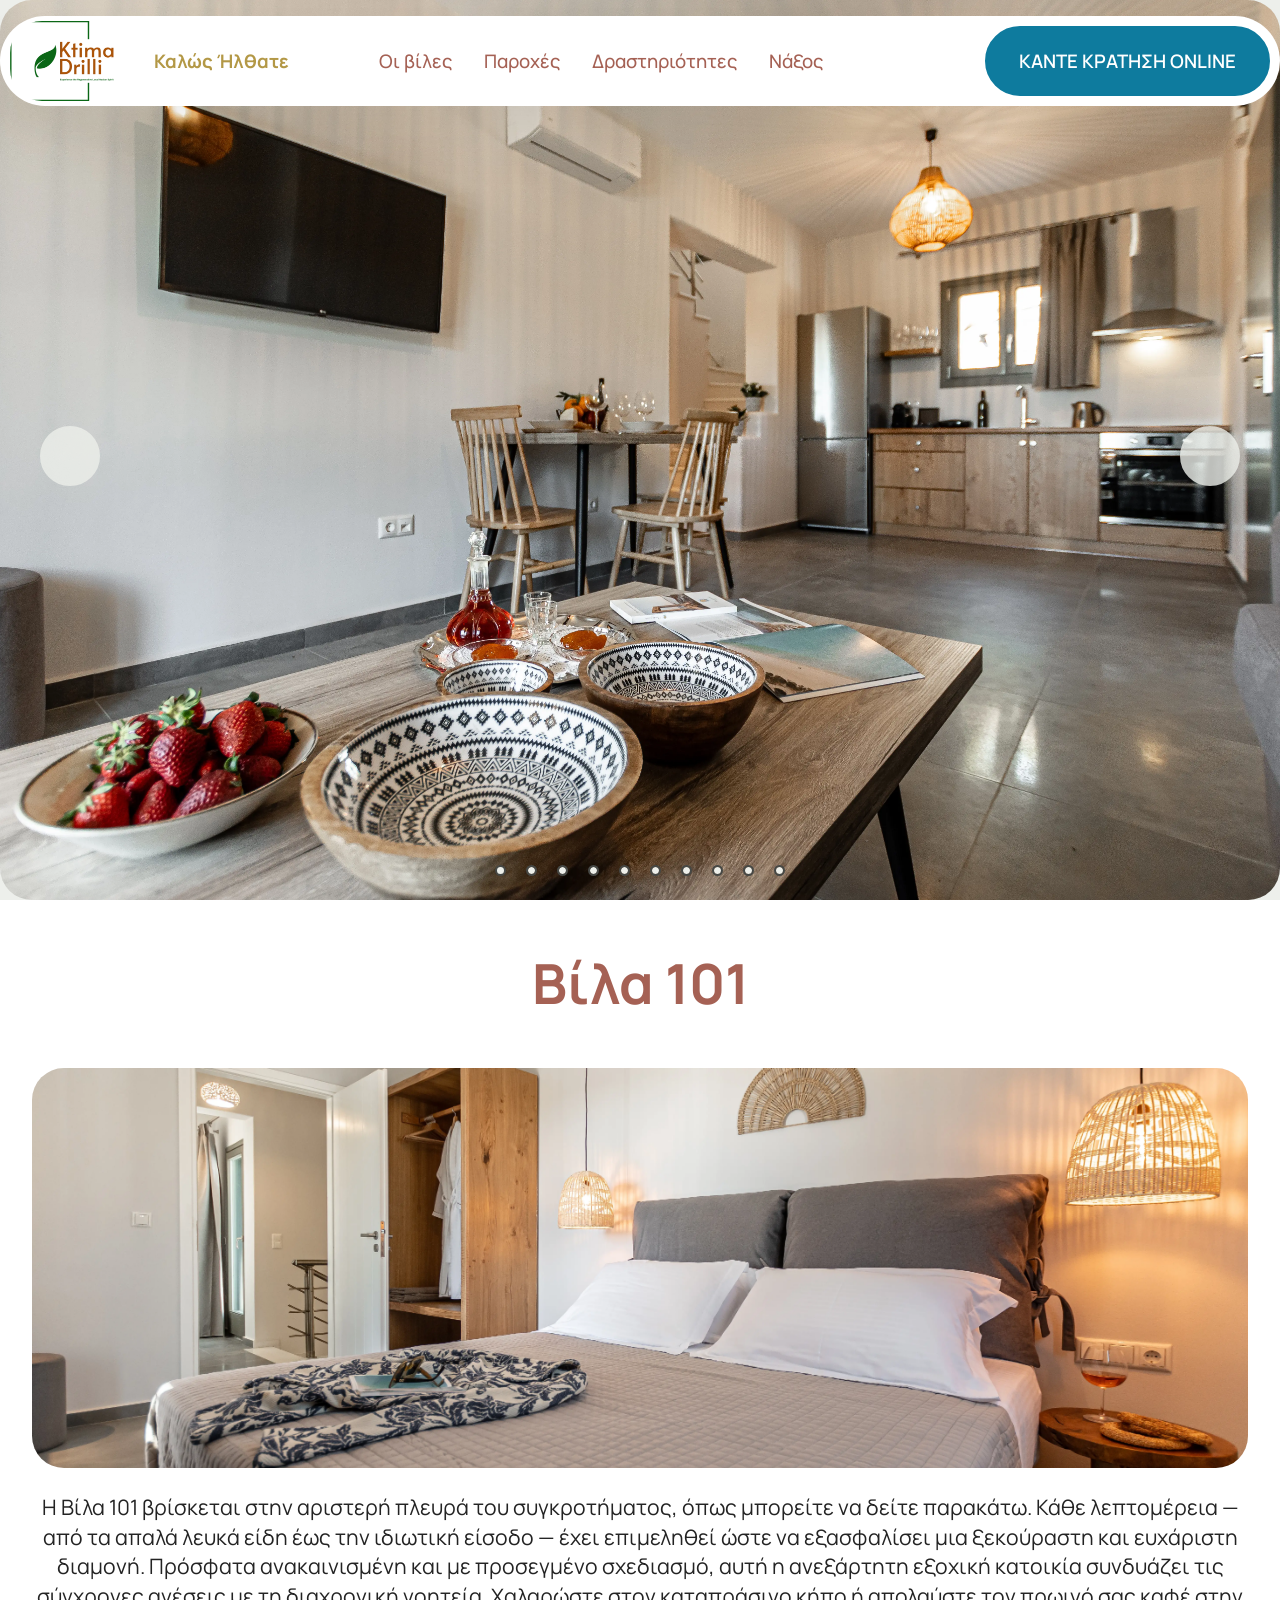
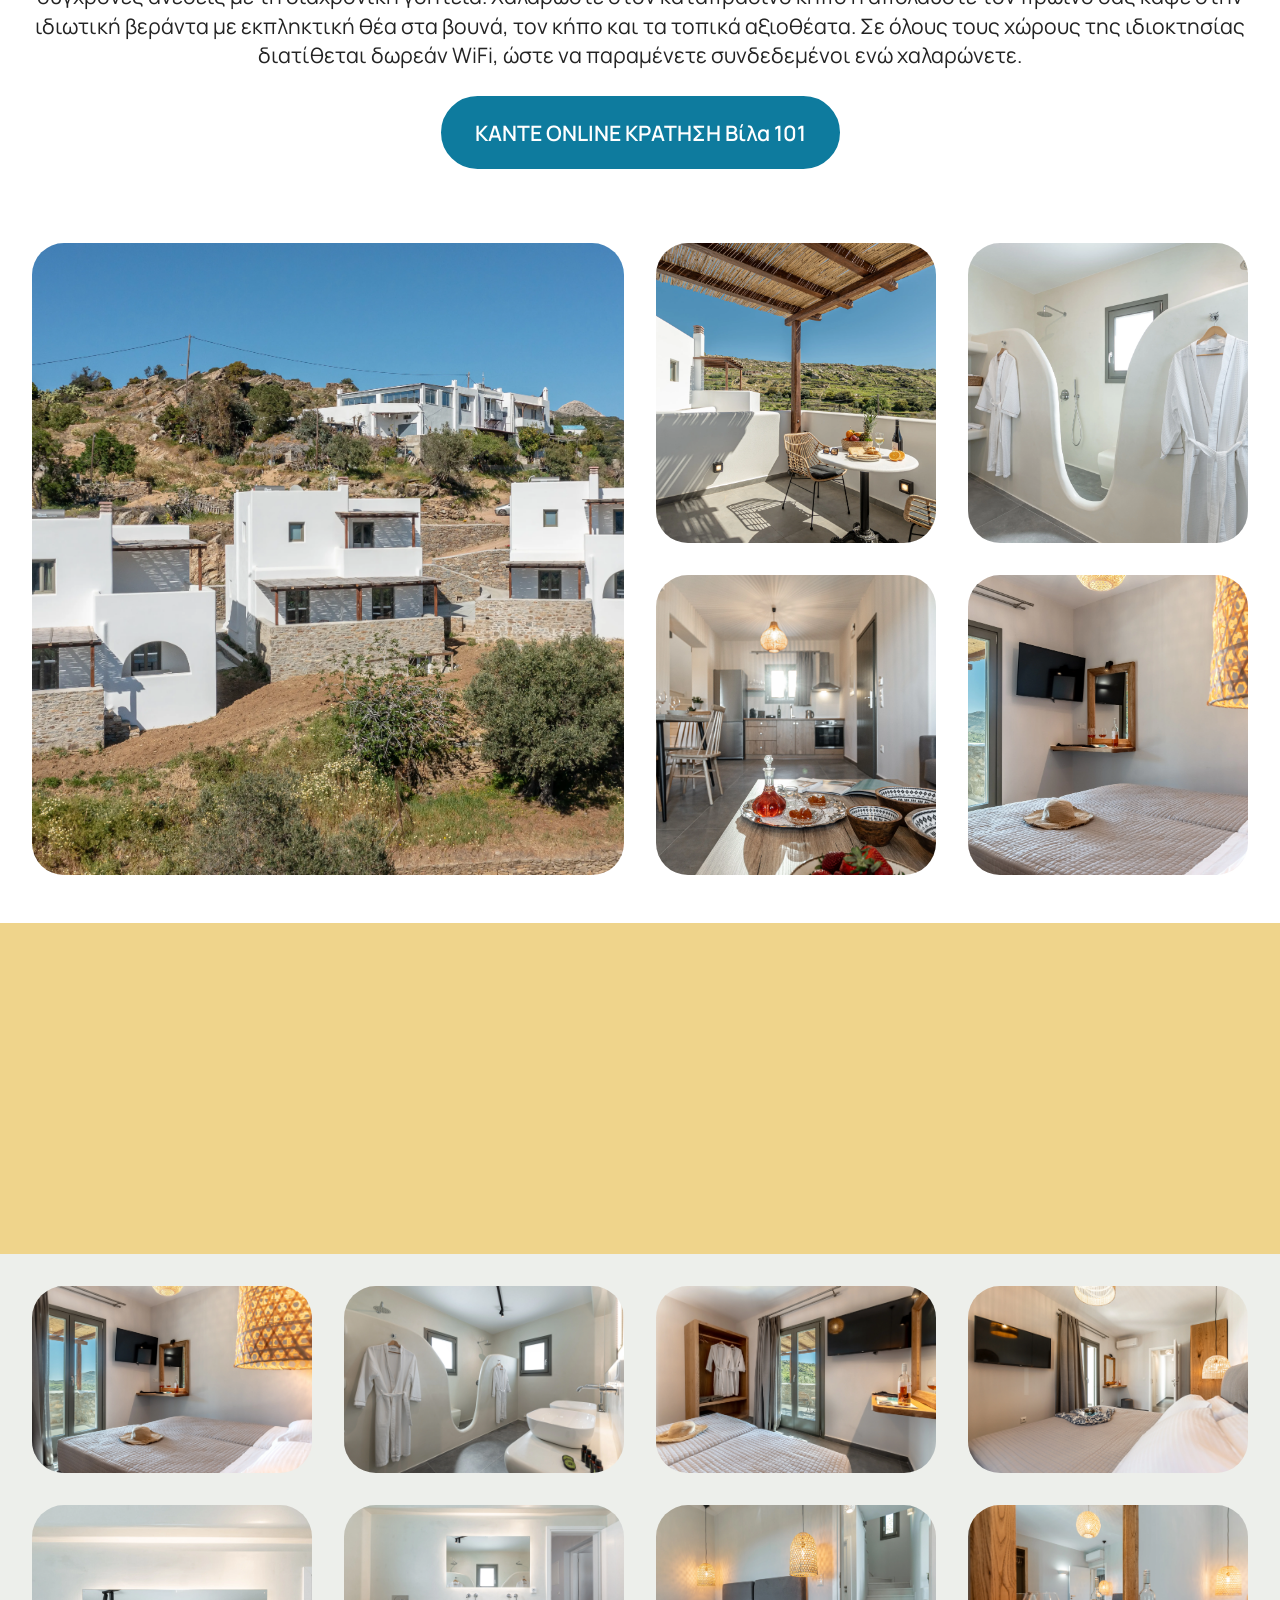
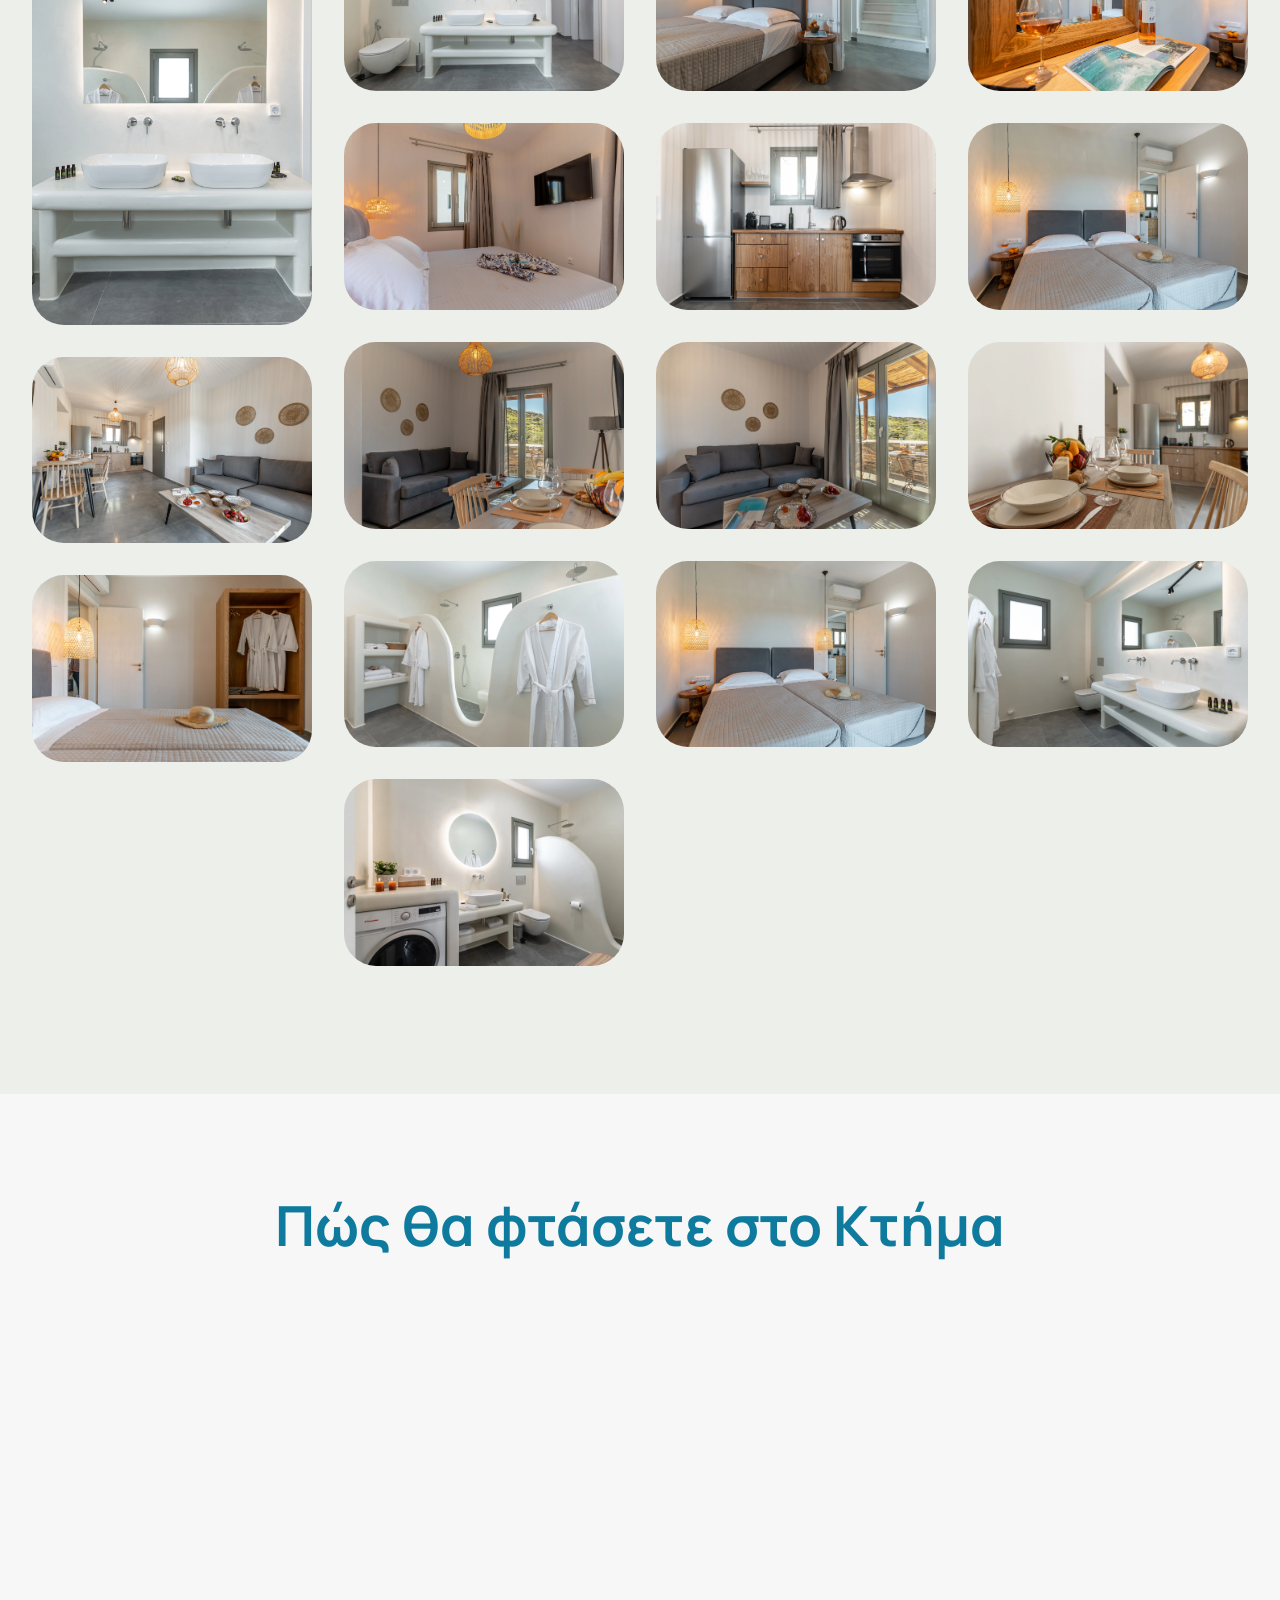
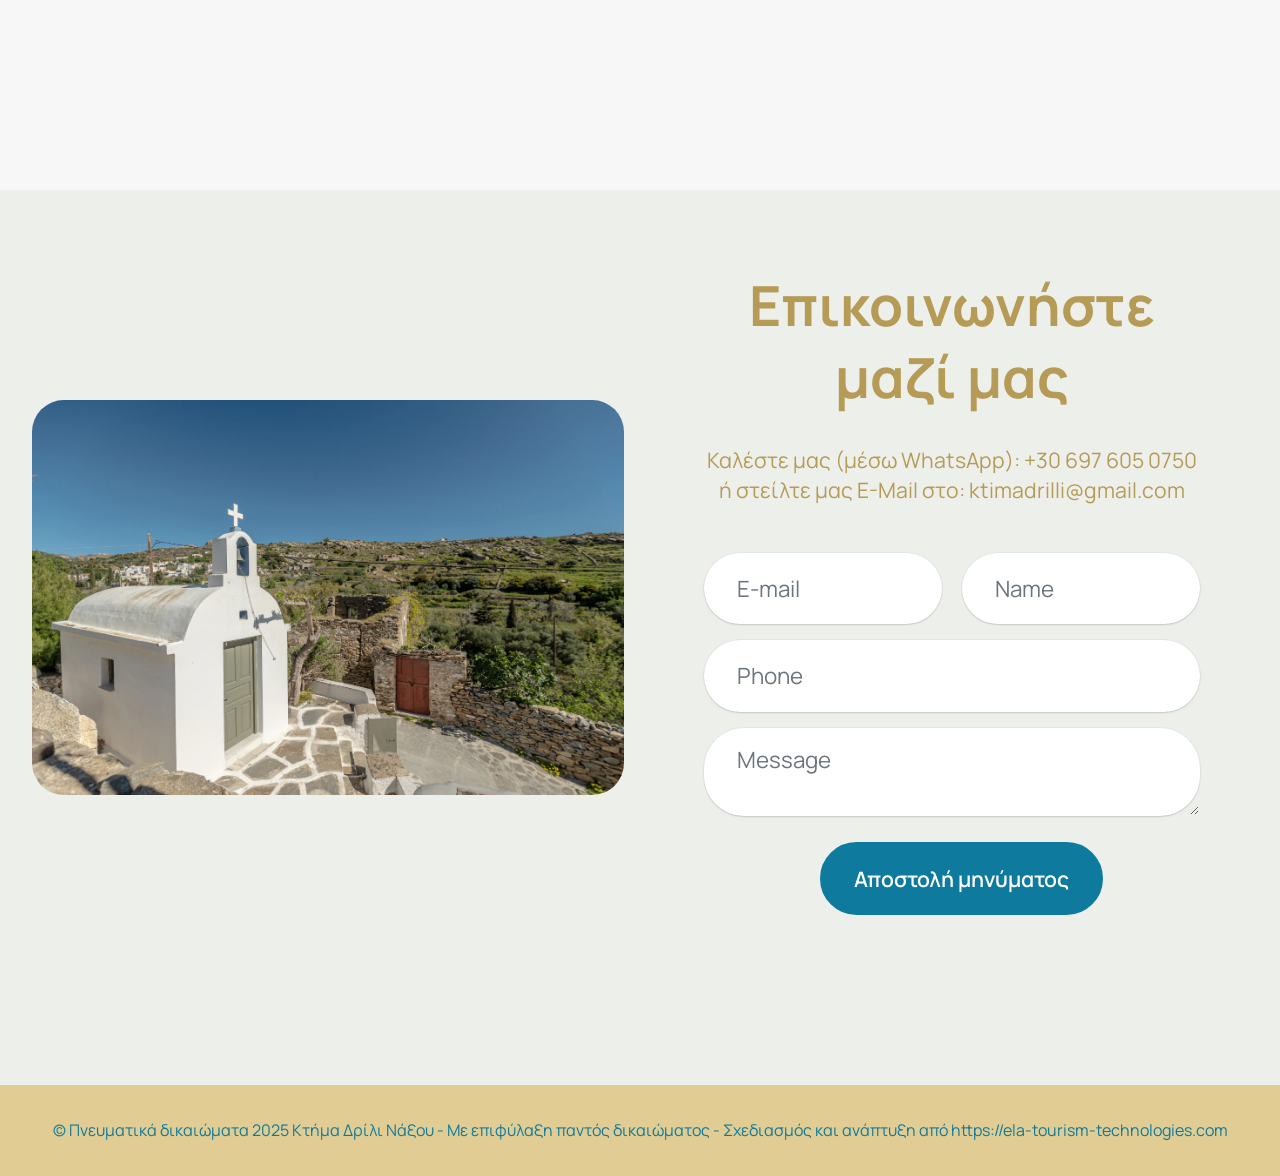
==== page1.html @ ff8affc4 "create github pages" ====
<!DOCTYPE html>
<html  >
<head>
  
  <meta charset="UTF-8">
  <meta http-equiv="X-UA-Compatible" content="IE=edge">
  
  <meta name="viewport" content="width=device-width, initial-scale=1, minimum-scale=1">
  <link rel="shortcut icon" href="assets/images/ktima-drilli-logo.webp" type="image/x-icon">
  <meta name="description" content="Ktima Drilli offers luxurious 90 m² villas in Naxos, blending comfort and natural beauty. Perfect for families, couples, or friends seeking a relaxing, private escape in Greece.">
  
  
  <title>Βίλλα 101</title>
  <link rel="stylesheet" href="assets/web/assets/mobirise-icons2/mobirise2.css">
  <link rel="stylesheet" href="assets/bootstrap/css/bootstrap.min.css">
  <link rel="stylesheet" href="assets/bootstrap/css/bootstrap-grid.min.css">
  <link rel="stylesheet" href="assets/bootstrap/css/bootstrap-reboot.min.css">
    <link rel="stylesheet" href="assets/dropdown/css/style.css">
  <link rel="stylesheet" href="assets/theme/css/style.css">
  <link rel="stylesheet" href="assets/gallery/style.css">
  <link rel="preload" href="https://fonts.googleapis.com/css2?family=Manrope:wght@400;700&display=swap&display=swap" as="style" onload="this.onload=null;this.rel='stylesheet'">
  <noscript><link rel="stylesheet" href="https://fonts.googleapis.com/css2?family=Manrope:wght@400;700&display=swap&display=swap"></noscript>
  <link rel="preload" as="style" href="assets/mobirise/css/mbr-additional.css?v=MnXXU1"><link rel="stylesheet" href="assets/mobirise/css/mbr-additional.css?v=MnXXU1" type="text/css">

  
  
  

</head>
<body>
  
  <section data-bs-version="5.1" class="menu menu2 cid-uOdE4rjcZ4" once="menu" id="menu02-c">
	

	<nav class="navbar navbar-dropdown navbar-fixed-top navbar-expand-lg">
		<div class="container">
			<div class="navbar-brand">
				<span class="navbar-logo">
					
						<img src="assets/images/ktima-drilli-logo.webp" alt="" style="height: 5rem;">
					
				</span>
				<span class="navbar-caption-wrap"><a class="navbar-caption text-warning text-primary display-4" href="index.html#top">Καλώς Ήλθατε</a></span>
			</div>
			<button class="navbar-toggler" type="button" data-toggle="collapse" data-bs-toggle="collapse" data-target="#navbarSupportedContent" data-bs-target="#navbarSupportedContent" aria-controls="navbarNavAltMarkup" aria-expanded="false" aria-label="Toggle navigation">
				<div class="hamburger">
					<span></span>
					<span></span>
					<span></span>
					<span></span>
				</div>
			</button>
			<div class="collapse navbar-collapse" id="navbarSupportedContent">
				<ul class="navbar-nav nav-dropdown" data-app-modern-menu="true"><li class="nav-item">
						<a class="nav-link link text-secondary display-4" href="index.html#features03-1">Οι βίλες</a>
					</li><li class="nav-item"><a class="nav-link link text-secondary display-4" href="index.html#features7-5">Παροχές</a></li>
					<li class="nav-item">
						<a class="nav-link link text-secondary display-4" href="index.html#events-1-uKYtBYwsa6">Δραστηριότητες</a>
					</li><li class="nav-item">
						<a class="nav-link link text-secondary display-4" href="index.html#features3-b" aria-expanded="false">Νάξος</a>
					</li></ul>
				<div class="icons-menu">
					<a class="iconfont-wrapper" href="https://wa.me/30 697 605 0750">
						<span class="p-2 mbr-iconfont mobi-mbri-phone mobi-mbri"></span>
					</a>
					<a class="iconfont-wrapper" href="mailto:ktimadrilli@gmail.com">
						<span class="p-2 mbr-iconfont mobi-mbri-letter mobi-mbri"></span>
					</a>
					<a class="iconfont-wrapper" href="index.html#map01-0">
						<span class="p-2 mbr-iconfont mobi-mbri-map-pin mobi-mbri"></span>
					</a>
					
				</div>
				<div class="navbar-buttons mbr-section-btn"><a class="btn btn-danger display-4" href="https://ibe.channex.io/online-booking-ktima-drilli?lang=en" target="_blank">ΚΑΝΤΕ ΚΡΑΤΗΣΗ ONLINE</a></div>
			</div>
		</div>
	</nav>
</section>

<section data-bs-version="5.1" class="slider3 cid-uOdEQd5ju1 mbr-fullscreen" id="slider3-r">
    
    <div class="carousel slide carousel-fade" id="uP9SBfBUer" data-ride="carousel" data-bs-ride="carousel" data-interval="7000" data-bs-interval="7000">
        <ol class="carousel-indicators">
            <li data-slide-to="0" data-bs-slide-to="0" class="active" data-target="#uP9SBfBUer" data-bs-target="#uP9SBfBUer"></li><li data-slide-to="1" data-bs-slide-to="1" class="" data-target="#uP9SBfBUer" data-bs-target="#uP9SBfBUer"></li><li data-slide-to="2" data-bs-slide-to="2" class="" data-target="#uP9SBfBUer" data-bs-target="#uP9SBfBUer"></li><li data-slide-to="3" data-bs-slide-to="3" class="" data-target="#uP9SBfBUer" data-bs-target="#uP9SBfBUer"></li><li data-slide-to="4" data-bs-slide-to="4" class="" data-target="#uP9SBfBUer" data-bs-target="#uP9SBfBUer"></li><li data-slide-to="5" data-bs-slide-to="5" class="" data-target="#uP9SBfBUer" data-bs-target="#uP9SBfBUer"></li><li data-slide-to="6" data-bs-slide-to="6" class="" data-target="#uP9SBfBUer" data-bs-target="#uP9SBfBUer"></li><li data-slide-to="7" data-bs-slide-to="7" class="" data-target="#uP9SBfBUer" data-bs-target="#uP9SBfBUer"></li><li data-slide-to="8" data-bs-slide-to="8" class="" data-target="#uP9SBfBUer" data-bs-target="#uP9SBfBUer"></li><li data-slide-to="9" data-bs-slide-to="9" class="" data-target="#uP9SBfBUer" data-bs-target="#uP9SBfBUer"></li>
            
            
        </ol>
        <div class="carousel-inner">
         
            
            <div class="carousel-item slider-image item active">
                <div class="item-wrapper">
                    <img class="d-block w-100" src="assets/images/ktima-drilli-33.webp" data-slide-to="0" data-bs-slide-to="0" alt="">
                    
                    
                </div>
            </div><div class="carousel-item slider-image item">
                <div class="item-wrapper">
                    <img class="d-block w-100" src="assets/images/ktima-drilli-89.webp" data-slide-to="1" data-bs-slide-to="1" alt="">
                    
                    
                </div>
            </div><div class="carousel-item slider-image item">
                <div class="item-wrapper">
                    <img class="d-block w-100" src="assets/images/ktima-drilli-84.webp" data-slide-to="2" data-bs-slide-to="2" alt="">
                    
                    
                </div>
            </div><div class="carousel-item slider-image item">
                <div class="item-wrapper">
                    <img class="d-block w-100" src="assets/images/ktima-drilli-101.webp" data-slide-to="3" data-bs-slide-to="3" alt="">
                    
                    
                </div>
            </div><div class="carousel-item slider-image item">
                <div class="item-wrapper">
                    <img class="d-block w-100" src="assets/images/ktima-drilli-25.webp" data-slide-to="4" data-bs-slide-to="4" alt="">
                    
                    
                </div>
            </div><div class="carousel-item slider-image item">
                <div class="item-wrapper">
                    <img class="d-block w-100" src="assets/images/ktima-drilli-116.webp" data-slide-to="7" data-bs-slide-to="7" alt="">
                    
                    
                </div>
            </div><div class="carousel-item slider-image item">
                <div class="item-wrapper">
                    <img class="d-block w-100" src="assets/images/ktima-drilli-119.webp" data-slide-to="8" data-bs-slide-to="8" alt="">
                    
                    
                </div>
            </div><div class="carousel-item slider-image item">
                <div class="item-wrapper">
                    <img class="d-block w-100" src="assets/images/ktima-drilli-76.webp" data-slide-to="9" data-bs-slide-to="9" alt="">
                    
                    
                </div>
            </div><div class="carousel-item slider-image item">
                <div class="item-wrapper">
                    <img class="d-block w-100" src="assets/images/ktima-drilli-95.webp" data-slide-to="10" data-bs-slide-to="10" alt="">
                    
                    
                </div>
            </div><div class="carousel-item slider-image item">
                <div class="item-wrapper">
                    <img class="d-block w-100" src="assets/images/ktima-drilli-110.webp" data-slide-to="11" data-bs-slide-to="11" alt="">
                    
                    
                </div>
            </div>
        </div>
        <a class="carousel-control carousel-control-prev" role="button" data-slide="prev" data-bs-slide="prev" href="#uP9SBfBUer">
            <span class="mobi-mbri mobi-mbri-arrow-prev" aria-hidden="true"></span>
            <span class="sr-only visually-hidden">Previous</span>
        </a>
        <a class="carousel-control carousel-control-next" role="button" data-slide="next" data-bs-slide="next" href="#uP9SBfBUer">
            <span class="mobi-mbri mobi-mbri-arrow-next" aria-hidden="true"></span>
            <span class="sr-only visually-hidden">Next</span>
        </a>
    </div>
</section>

<section data-bs-version="5.1" class="features03 cid-uOgErHBiqD" id="features03-1c">
	
	
	<div class="container-fluid">
		<div class="row justify-content-center mb-5">
			<div class="col-12 content-head">
				<div class="mbr-section-head">
					<h4 class="mbr-section-title mbr-fonts-style align-center mb-0 display-2">
						<strong>Βίλα 101<br></strong></h4>
					
				</div>
			</div>
		</div>
		<div class="row">
			<div class="item features-image col-12 col-md-6 col-lg-12 active">
				<div class="item-wrapper">
					<div class="item-img mb-3">
						<a href="page1.html#slider3-r"><img src="assets/images/ktima-drilli-99.webp" alt="" title=""></a>
					</div>
					<div class="item-content align-left">
						<h5 class="item-title mbr-fonts-style mt-0 mb-2 display-5"></h5>
						<p class="mbr-text mbr-fonts-style mb-3 display-7">Η Βίλα 101 βρίσκεται στην αριστερή πλευρά του συγκροτήματος, όπως μπορείτε να δείτε παρακάτω. Κάθε λεπτομέρεια — από τα απαλά λευκά είδη έως την ιδιωτική είσοδο — έχει επιμεληθεί ώστε να εξασφαλίσει μια ξεκούραστη και ευχάριστη διαμονή. Πρόσφατα ανακαινισμένη και με προσεγμένο σχεδιασμό, αυτή η ανεξάρτητη εξοχική κατοικία συνδυάζει τις σύγχρονες ανέσεις με τη διαχρονική γοητεία. Χαλαρώστε στον καταπράσινο κήπο ή απολαύστε τον πρωινό σας καφέ στην ιδιωτική βεράντα με εκπληκτική θέα στα βουνά, τον κήπο και τα τοπικά αξιοθέατα. Σε όλους τους χώρους της ιδιοκτησίας διατίθεται δωρεάν WiFi, ώστε να παραμένετε συνδεδεμένοι ενώ χαλαρώνετε.</p>
						<div class="mbr-section-btn item-footer"><a href="https://ibe.channex.io/online-booking-ktima-drilli-villa-101?lang=en" class="btn item-btn btn-danger display-7" target="_blank">KANTE ONLINE ΚΡΑΤΗΣΗ Βίλα 101</a></div>
					</div>
				</div>
			</div>
			
			
		</div>
	</div>
</section>

<section data-bs-version="5.1" class="gallery05 cid-uOdE4s31V1" id="gallery05-f">
    

    
    
    <div class="container-fluid">
        
        <div class="row justify-content-center  blockContent">
            <div class="col-12 col-lg-6">
                <div class="row">
                    <div class="col-xs-12 col-sm-12 col-md-6 col-lg-6 active">
                        <div class="item-wrapper">
                            <div class="item-img">
                                <img src="assets/images/ktima-drilli-125.webp" alt="" title="" data-slide-to="0" data-bs-slide-to="0" class="smallImage">
                            </div>

                        </div>
                    </div>
                    <div class="col-md-6 col-xs-12 col-sm-12 col-lg-6">
                        <div class="item-wrapper">
                            <div class="item-img">
                                <img src="assets/images/ktima-drilli-108.webp" alt="" title="" data-slide-to="1" data-bs-slide-to="1" class="smallImage">
                            </div>

                        </div>
                    </div>
                    <div class="col-xs-12 col-sm-12 col-md-6 col-lg-6">
                        <div class="item-wrapper">
                            <div class="item-img">
                                <img src="assets/images/ktima-drilli-61.webp" alt="" title="" data-slide-to="2" data-bs-slide-to="2" class="smallImage">
                            </div>
                        </div>
                    </div>
                    <div class="col-xs-12 col-sm-12 col-md-6 col-lg-6">
                        <div class="item-wrapper">
                            <div class="item-img">
                                <img src="assets/images/ktima-drilli-32.webp" alt="" title="" data-slide-to="3" data-bs-slide-to="3" class="smallImage">
                            </div>
                        </div>
                    </div>
                </div>
            </div>
            <div class="col-12 col-lg-6">
                <div class="item-wrapper">
                    <div class="item-img ">
                        <img class="w-100 largeImage" src="assets/images/ktima-drilli-3.webp" alt="" data-slide-to="3" data-bs-slide-to="3">
                    </div>

                </div>
            </div>
        </div>
    </div>
</section>

<section data-bs-version="5.1" class="gallery08 cid-uOe5y5zZ57" id="gallery08-v">
  


  <div class="container-fluid gallery-wrapper">

    <div class="ticker-wrap">
      <div class="ticker">
        <div class="ticker__item display-1" data-word="2 υπνοδωμάτια (1 μεγάλο διπλό κρεβάτι, 2 μονά κρεβάτια) • Σαλόνι με 2 καναπέδες-κρεβάτια και τηλεόραση επίπεδης οθόνης">Dream • Create • Inspire
        </div>
      </div>
    </div>

    <div class="ticker-wrap">
      <div class="ticker ticker__center">
        <div class="ticker__item display-1" data-word="2 μοντέρνα μπάνια με μπουρνούζια, παντόφλες και δωρεάν προϊόντα περιποίησης • Πλυντήριο ρούχων, κλιματισμός και κομψά πλακάκια στο δάπεδο">From idea to reality • Start small
        </div>
      </div>
    </div>

    <div class="ticker-wrap">
      <div class="ticker ticker__end">
        <div class="ticker__item display-1" data-word="Πλήρως εξοπλισμένη ιδιωτική κουζίνα με καφετιέρα, φούρνο και τραπεζαρία • Κάντε κράτηση τώρα!">Be fearless • Start now!
        </div>
      </div>
    </div>
  </div>
</section>

<section data-bs-version="5.1" class="gallery1 mbr-gallery cid-uOdE4t6Ih2" id="gallery02-k">   
    
    

    <div class="container-fluid">
        <div class="row justify-content-center">
            <div class="col-12 content-head">
                
            </div>
        </div>
        <div class="row mbr-gallery mbr-masonry" data-masonry="{&quot;percentPosition&quot;: true }">
            <div class="col-12 col-md-6 col-lg-3 item gallery-image">
                <div class="item-wrapper" data-toggle="modal" data-bs-toggle="modal" data-target="#uP9SBgp1Zh-modal" data-bs-target="#uP9SBgp1Zh-modal">
                    <img class="w-100" src="assets/images/ktima-drilli-61.webp" alt="" data-slide-to="0" data-bs-slide-to="0" data-target="#lb-uP9SBgp1Zh" data-bs-target="#lb-uP9SBgp1Zh">
                    <div class="icon-wrapper">
                        <span class="mobi-mbri mobi-mbri-search mbr-iconfont mbr-iconfont-btn"></span>
                    </div>
                </div>
                
            </div>
            <div class="col-12 col-md-6 col-lg-3 item gallery-image">
                <div class="item-wrapper" data-toggle="modal" data-bs-toggle="modal" data-target="#uP9SBgp1Zh-modal" data-bs-target="#uP9SBgp1Zh-modal">
                    <img class="w-100" src="assets/images/ktima-drilli-116.webp" alt="" data-slide-to="1" data-bs-slide-to="1" data-target="#lb-uP9SBgp1Zh" data-bs-target="#lb-uP9SBgp1Zh">
                    <div class="icon-wrapper">
                        <span class="mobi-mbri mobi-mbri-search mbr-iconfont mbr-iconfont-btn"></span>
                    </div>
                </div>
                
            </div>
            <div class="col-12 col-md-6 col-lg-3 item gallery-image">
                <div class="item-wrapper" data-toggle="modal" data-bs-toggle="modal" data-target="#uP9SBgp1Zh-modal" data-bs-target="#uP9SBgp1Zh-modal">
                    <img class="w-100" src="assets/images/ktima-drilli-62.webp" alt="" data-slide-to="2" data-bs-slide-to="2" data-target="#lb-uP9SBgp1Zh" data-bs-target="#lb-uP9SBgp1Zh">
                    <div class="icon-wrapper">
                        <span class="mobi-mbri mobi-mbri-search mbr-iconfont mbr-iconfont-btn"></span>
                    </div>
                </div>
                
            </div>
            <div class="col-12 col-md-6 col-lg-3 item gallery-image">
                <div class="item-wrapper" data-toggle="modal" data-bs-toggle="modal" data-target="#uP9SBgp1Zh-modal" data-bs-target="#uP9SBgp1Zh-modal">
                    <img class="w-100" src="assets/images/ktima-drilli-101.webp" alt="" data-slide-to="3" data-bs-slide-to="3" data-target="#lb-uP9SBgp1Zh" data-bs-target="#lb-uP9SBgp1Zh">
                    <div class="icon-wrapper">
                        <span class="mobi-mbri mobi-mbri-search mbr-iconfont mbr-iconfont-btn"></span>
                    </div>
                </div>
                
            </div>
            <div class="col-12 col-md-6 col-lg-3 item gallery-image">
                <div class="item-wrapper" data-toggle="modal" data-bs-toggle="modal" data-target="#uP9SBgp1Zh-modal" data-bs-target="#uP9SBgp1Zh-modal">
                    <img class="w-100" src="assets/images/ktima-drilli-120.webp" alt="" data-slide-to="4" data-bs-slide-to="4" data-target="#lb-uP9SBgp1Zh" data-bs-target="#lb-uP9SBgp1Zh">
                    <div class="icon-wrapper">
                        <span class="mobi-mbri mobi-mbri-search mbr-iconfont mbr-iconfont-btn"></span>
                    </div>
                </div>
                
            </div>
            <div class="col-12 col-md-6 col-lg-3 item gallery-image">
                <div class="item-wrapper" data-toggle="modal" data-bs-toggle="modal" data-target="#uP9SBgp1Zh-modal" data-bs-target="#uP9SBgp1Zh-modal">
                    <img class="w-100" src="assets/images/ktima-drilli-119.webp" alt="" data-slide-to="5" data-bs-slide-to="5" data-target="#lb-uP9SBgp1Zh" data-bs-target="#lb-uP9SBgp1Zh">
                    <div class="icon-wrapper">
                        <span class="mobi-mbri mobi-mbri-search mbr-iconfont mbr-iconfont-btn"></span>
                    </div>
                </div>
                
            </div>
            <div class="col-12 col-md-6 col-lg-3 item gallery-image">
                <div class="item-wrapper" data-toggle="modal" data-bs-toggle="modal" data-target="#uP9SBgp1Zh-modal" data-bs-target="#uP9SBgp1Zh-modal">
                    <img class="w-100" src="assets/images/ktima-drilli-66.webp" alt="" data-slide-to="6" data-bs-slide-to="6" data-target="#lb-uP9SBgp1Zh" data-bs-target="#lb-uP9SBgp1Zh">
                    <div class="icon-wrapper">
                        <span class="mobi-mbri mobi-mbri-search mbr-iconfont mbr-iconfont-btn"></span>
                    </div>
                </div>
                
            </div><div class="col-12 col-md-6 col-lg-3 item gallery-image">
                <div class="item-wrapper" data-toggle="modal" data-bs-toggle="modal" data-target="#uP9SBgp1Zh-modal" data-bs-target="#uP9SBgp1Zh-modal">
                    <img class="w-100" src="assets/images/ktima-drilli-69.webp" alt="" data-slide-to="7" data-bs-slide-to="7" data-target="#lb-uP9SBgp1Zh" data-bs-target="#lb-uP9SBgp1Zh">
                    <div class="icon-wrapper">
                        <span class="mobi-mbri mobi-mbri-search mbr-iconfont mbr-iconfont-btn"></span>
                    </div>
                </div>
                
            </div><div class="col-12 col-md-6 col-lg-3 item gallery-image">
                <div class="item-wrapper" data-toggle="modal" data-bs-toggle="modal" data-target="#uP9SBgp1Zh-modal" data-bs-target="#uP9SBgp1Zh-modal">
                    <img class="w-100" src="assets/images/ktima-drilli-68.webp" alt="" data-slide-to="8" data-bs-slide-to="8" data-target="#lb-uP9SBgp1Zh" data-bs-target="#lb-uP9SBgp1Zh">
                    <div class="icon-wrapper">
                        <span class="mobi-mbri mobi-mbri-search mbr-iconfont mbr-iconfont-btn"></span>
                    </div>
                </div>
                
            </div><div class="col-12 col-md-6 col-lg-3 item gallery-image">
                <div class="item-wrapper" data-toggle="modal" data-bs-toggle="modal" data-target="#uP9SBgp1Zh-modal" data-bs-target="#uP9SBgp1Zh-modal">
                    <img class="w-100" src="assets/images/ktima-drilli-85.webp" alt="" data-slide-to="9" data-bs-slide-to="9" data-target="#lb-uP9SBgp1Zh" data-bs-target="#lb-uP9SBgp1Zh">
                    <div class="icon-wrapper">
                        <span class="mobi-mbri mobi-mbri-search mbr-iconfont mbr-iconfont-btn"></span>
                    </div>
                </div>
                
            </div><div class="col-12 col-md-6 col-lg-3 item gallery-image">
                <div class="item-wrapper" data-toggle="modal" data-bs-toggle="modal" data-target="#uP9SBgp1Zh-modal" data-bs-target="#uP9SBgp1Zh-modal">
                    <img class="w-100" src="assets/images/ktima-drilli-22.webp" alt="" data-slide-to="10" data-bs-slide-to="10" data-target="#lb-uP9SBgp1Zh" data-bs-target="#lb-uP9SBgp1Zh">
                    <div class="icon-wrapper">
                        <span class="mobi-mbri mobi-mbri-search mbr-iconfont mbr-iconfont-btn"></span>
                    </div>
                </div>
                
            </div><div class="col-12 col-md-6 col-lg-3 item gallery-image">
                <div class="item-wrapper" data-toggle="modal" data-bs-toggle="modal" data-target="#uP9SBgp1Zh-modal" data-bs-target="#uP9SBgp1Zh-modal">
                    <img class="w-100" src="assets/images/ktima-drilli-17.webp" alt="" data-slide-to="11" data-bs-slide-to="11" data-target="#lb-uP9SBgp1Zh" data-bs-target="#lb-uP9SBgp1Zh">
                    <div class="icon-wrapper">
                        <span class="mobi-mbri mobi-mbri-search mbr-iconfont mbr-iconfont-btn"></span>
                    </div>
                </div>
                
            </div><div class="col-12 col-md-6 col-lg-3 item gallery-image">
                <div class="item-wrapper" data-toggle="modal" data-bs-toggle="modal" data-target="#uP9SBgp1Zh-modal" data-bs-target="#uP9SBgp1Zh-modal">
                    <img class="w-100" src="assets/images/ktima-drilli-20.webp" alt="" data-slide-to="12" data-bs-slide-to="12" data-target="#lb-uP9SBgp1Zh" data-bs-target="#lb-uP9SBgp1Zh">
                    <div class="icon-wrapper">
                        <span class="mobi-mbri mobi-mbri-search mbr-iconfont mbr-iconfont-btn"></span>
                    </div>
                </div>
                
            </div><div class="col-12 col-md-6 col-lg-3 item gallery-image">
                <div class="item-wrapper" data-toggle="modal" data-bs-toggle="modal" data-target="#uP9SBgp1Zh-modal" data-bs-target="#uP9SBgp1Zh-modal">
                    <img class="w-100" src="assets/images/ktima-drilli-16.webp" alt="" data-slide-to="13" data-bs-slide-to="13" data-target="#lb-uP9SBgp1Zh" data-bs-target="#lb-uP9SBgp1Zh">
                    <div class="icon-wrapper">
                        <span class="mobi-mbri mobi-mbri-search mbr-iconfont mbr-iconfont-btn"></span>
                    </div>
                </div>
                
            </div><div class="col-12 col-md-6 col-lg-3 item gallery-image">
                <div class="item-wrapper" data-toggle="modal" data-bs-toggle="modal" data-target="#uP9SBgp1Zh-modal" data-bs-target="#uP9SBgp1Zh-modal">
                    <img class="w-100" src="assets/images/ktima-drilli-31.webp" alt="" data-slide-to="14" data-bs-slide-to="14" data-target="#lb-uP9SBgp1Zh" data-bs-target="#lb-uP9SBgp1Zh">
                    <div class="icon-wrapper">
                        <span class="mobi-mbri mobi-mbri-search mbr-iconfont mbr-iconfont-btn"></span>
                    </div>
                </div>
                
            </div><div class="col-12 col-md-6 col-lg-3 item gallery-image">
                <div class="item-wrapper" data-toggle="modal" data-bs-toggle="modal" data-target="#uP9SBgp1Zh-modal" data-bs-target="#uP9SBgp1Zh-modal">
                    <img class="w-100" src="assets/images/ktima-drilli-125.webp" alt="" data-slide-to="15" data-bs-slide-to="15" data-target="#lb-uP9SBgp1Zh" data-bs-target="#lb-uP9SBgp1Zh">
                    <div class="icon-wrapper">
                        <span class="mobi-mbri mobi-mbri-search mbr-iconfont mbr-iconfont-btn"></span>
                    </div>
                </div>
                
            </div><div class="col-12 col-md-6 col-lg-3 item gallery-image">
                <div class="item-wrapper" data-toggle="modal" data-bs-toggle="modal" data-target="#uP9SBgp1Zh-modal" data-bs-target="#uP9SBgp1Zh-modal">
                    <img class="w-100" src="assets/images/ktima-drilli-118.webp" alt="" data-slide-to="16" data-bs-slide-to="16" data-target="#lb-uP9SBgp1Zh" data-bs-target="#lb-uP9SBgp1Zh">
                    <div class="icon-wrapper">
                        <span class="mobi-mbri mobi-mbri-search mbr-iconfont mbr-iconfont-btn"></span>
                    </div>
                </div>
                
            </div><div class="col-12 col-md-6 col-lg-3 item gallery-image">
                <div class="item-wrapper" data-toggle="modal" data-bs-toggle="modal" data-target="#uP9SBgp1Zh-modal" data-bs-target="#uP9SBgp1Zh-modal">
                    <img class="w-100" src="assets/images/ktima-drilli-68.webp" alt="" data-slide-to="17" data-bs-slide-to="17" data-target="#lb-uP9SBgp1Zh" data-bs-target="#lb-uP9SBgp1Zh">
                    <div class="icon-wrapper">
                        <span class="mobi-mbri mobi-mbri-search mbr-iconfont mbr-iconfont-btn"></span>
                    </div>
                </div>
                
            </div><div class="col-12 col-md-6 col-lg-3 item gallery-image">
                <div class="item-wrapper" data-toggle="modal" data-bs-toggle="modal" data-target="#uP9SBgp1Zh-modal" data-bs-target="#uP9SBgp1Zh-modal">
                    <img class="w-100" src="assets/images/ktima-drilli-72.webp" alt="" data-slide-to="18" data-bs-slide-to="18" data-target="#lb-uP9SBgp1Zh" data-bs-target="#lb-uP9SBgp1Zh">
                    <div class="icon-wrapper">
                        <span class="mobi-mbri mobi-mbri-search mbr-iconfont mbr-iconfont-btn"></span>
                    </div>
                </div>
                
            </div><div class="col-12 col-md-6 col-lg-3 item gallery-image">
                <div class="item-wrapper" data-toggle="modal" data-bs-toggle="modal" data-target="#uP9SBgp1Zh-modal" data-bs-target="#uP9SBgp1Zh-modal">
                    <img class="w-100" src="assets/images/ktima-drilli-76.webp" alt="" data-slide-to="19" data-bs-slide-to="19" data-target="#lb-uP9SBgp1Zh" data-bs-target="#lb-uP9SBgp1Zh">
                    <div class="icon-wrapper">
                        <span class="mobi-mbri mobi-mbri-search mbr-iconfont mbr-iconfont-btn"></span>
                    </div>
                </div>
                
            </div>
        </div>

        <div class="modal mbr-slider" tabindex="-1" role="dialog" aria-hidden="true" id="uP9SBgp1Zh-modal">
            <div class="modal-dialog" role="document">
                <div class="modal-content">
                    <div class="modal-body">
                        <div class="carousel slide carousel-fade" id="lb-uP9SBgp1Zh" data-interval="5000" data-bs-interval="5000">
                            <div class="carousel-inner">
                                <div class="carousel-item active">
                                    <img class="d-block w-100" src="assets/images/ktima-drilli-61.webp" alt="">
                                </div>
                                <div class="carousel-item">
                                    <img class="d-block w-100" src="assets/images/ktima-drilli-116.webp" alt="">
                                </div>
                                <div class="carousel-item">
                                    <img class="d-block w-100" src="assets/images/ktima-drilli-62.webp" alt="">
                                </div>
                                <div class="carousel-item">
                                    <img class="d-block w-100" src="assets/images/ktima-drilli-101.webp" alt="">
                                </div>
                                <div class="carousel-item">
                                    <img class="d-block w-100" src="assets/images/ktima-drilli-120.webp" alt="">
                                </div>
                                <div class="carousel-item">
                                    <img class="d-block w-100" src="assets/images/ktima-drilli-119.webp" alt="">
                                </div>
                                <div class="carousel-item">
                                    <img class="d-block w-100" src="assets/images/ktima-drilli-66.webp" alt="">
                                </div><div class="carousel-item">
                                    <img class="d-block w-100" src="assets/images/ktima-drilli-69.webp" alt="">
                                </div><div class="carousel-item">
                                    <img class="d-block w-100" src="assets/images/ktima-drilli-68.webp" alt="">
                                </div><div class="carousel-item">
                                    <img class="d-block w-100" src="assets/images/ktima-drilli-85.webp" alt="">
                                </div><div class="carousel-item">
                                    <img class="d-block w-100" src="assets/images/ktima-drilli-22.webp" alt="">
                                </div><div class="carousel-item">
                                    <img class="d-block w-100" src="assets/images/ktima-drilli-17.webp" alt="">
                                </div><div class="carousel-item">
                                    <img class="d-block w-100" src="assets/images/ktima-drilli-20.webp" alt="">
                                </div><div class="carousel-item">
                                    <img class="d-block w-100" src="assets/images/ktima-drilli-16.webp" alt="">
                                </div><div class="carousel-item">
                                    <img class="d-block w-100" src="assets/images/ktima-drilli-31.webp" alt="">
                                </div><div class="carousel-item">
                                    <img class="d-block w-100" src="assets/images/ktima-drilli-125.webp" alt="">
                                </div><div class="carousel-item">
                                    <img class="d-block w-100" src="assets/images/ktima-drilli-118.webp" alt="">
                                </div><div class="carousel-item">
                                    <img class="d-block w-100" src="assets/images/ktima-drilli-68.webp" alt="">
                                </div><div class="carousel-item">
                                    <img class="d-block w-100" src="assets/images/ktima-drilli-72.webp" alt="">
                                </div><div class="carousel-item">
                                    <img class="d-block w-100" src="assets/images/ktima-drilli-76.webp" alt="">
                                </div>
                            </div>
                            <ol class="carousel-indicators">
                                <li data-slide-to="0" data-bs-slide-to="0" class="active" data-target="#lb-uP9SBgp1Zh" data-bs-target="#lb-uP9SBgp1Zh"></li>
                                <li data-slide-to="1" data-bs-slide-to="1" data-target="#lb-uP9SBgp1Zh" data-bs-target="#lb-uP9SBgp1Zh"></li>
                                <li data-slide-to="2" data-bs-slide-to="2" data-target="#lb-uP9SBgp1Zh" data-bs-target="#lb-uP9SBgp1Zh"></li>
                                <li data-slide-to="3" data-bs-slide-to="3" data-target="#lb-uP9SBgp1Zh" data-bs-target="#lb-uP9SBgp1Zh"></li>
                                <li data-slide-to="4" data-bs-slide-to="4" data-target="#lb-uP9SBgp1Zh" data-bs-target="#lb-uP9SBgp1Zh"></li>
                                <li data-slide-to="5" data-bs-slide-to="5" data-target="#lb-uP9SBgp1Zh" data-bs-target="#lb-uP9SBgp1Zh"></li>
                                <li data-slide-to="6" data-bs-slide-to="6" data-target="#lb-uP9SBgp1Zh" data-bs-target="#lb-uP9SBgp1Zh"></li><li data-slide-to="7" data-bs-slide-to="7" data-target="#lb-uP9SBgp1Zh" data-bs-target="#lb-uP9SBgp1Zh"></li><li data-slide-to="8" data-bs-slide-to="8" data-target="#lb-uP9SBgp1Zh" data-bs-target="#lb-uP9SBgp1Zh"></li><li data-slide-to="9" data-bs-slide-to="9" data-target="#lb-uP9SBgp1Zh" data-bs-target="#lb-uP9SBgp1Zh"></li><li data-slide-to="10" data-bs-slide-to="10" data-target="#lb-uP9SBgp1Zh" data-bs-target="#lb-uP9SBgp1Zh"></li><li data-slide-to="11" data-bs-slide-to="11" data-target="#lb-uP9SBgp1Zh" data-bs-target="#lb-uP9SBgp1Zh"></li><li data-slide-to="12" data-bs-slide-to="12" data-target="#lb-uP9SBgp1Zh" data-bs-target="#lb-uP9SBgp1Zh"></li><li data-slide-to="13" data-bs-slide-to="13" data-target="#lb-uP9SBgp1Zh" data-bs-target="#lb-uP9SBgp1Zh"></li><li data-slide-to="14" data-bs-slide-to="14" data-target="#lb-uP9SBgp1Zh" data-bs-target="#lb-uP9SBgp1Zh"></li><li data-slide-to="15" data-bs-slide-to="15" data-target="#lb-uP9SBgp1Zh" data-bs-target="#lb-uP9SBgp1Zh"></li><li data-slide-to="16" data-bs-slide-to="16" data-target="#lb-uP9SBgp1Zh" data-bs-target="#lb-uP9SBgp1Zh"></li><li data-slide-to="17" data-bs-slide-to="17" data-target="#lb-uP9SBgp1Zh" data-bs-target="#lb-uP9SBgp1Zh"></li><li data-slide-to="18" data-bs-slide-to="18" data-target="#lb-uP9SBgp1Zh" data-bs-target="#lb-uP9SBgp1Zh"></li><li data-slide-to="19" data-bs-slide-to="19" data-target="#lb-uP9SBgp1Zh" data-bs-target="#lb-uP9SBgp1Zh"></li>
                            </ol>
                            <a role="button" href="" class="close" data-dismiss="modal" data-bs-dismiss="modal" aria-label="Close">
                            </a>
                            <a class="carousel-control-prev carousel-control" role="button" data-slide="prev" data-bs-slide="prev" href="#lb-uP9SBgp1Zh">
                                <span class="mobi-mbri mobi-mbri-arrow-prev" aria-hidden="true"></span>
                                <span class="sr-only visually-hidden">Previous</span>
                            </a>
                            <a class="carousel-control-next carousel-control" role="button" data-slide="next" data-bs-slide="next" href="#lb-uP9SBgp1Zh">
                                <span class="mobi-mbri mobi-mbri-arrow-next" aria-hidden="true"></span>
                                <span class="sr-only visually-hidden">Next</span>
                            </a>
                        </div>
                    </div>
                </div>
            </div>
        </div>
    </div>
</section>

<section data-bs-version="5.1" class="map1 cid-uOdE4up6wy" id="map01-o">
	
	
	
	<div>
		<div class="row justify-content-center">
			<div class="col-12 content-head">
				<div class="mbr-section-head mb-5">
					<h3 class="mbr-section-title mbr-fonts-style align-center mb-0 display-2"><strong>Πώς θα φτάσετε στο Κτήμα</strong></h3>
					
				</div>
			</div>
		</div>
		<div class="google-map"><iframe frameborder="0" style="border:0" src="https://www.google.com/maps/embed?pb=!1m18!1m12!1m3!1d795.8784902265279!2d25.44429922837392!3d37.069064068334086!2m3!1f0!2f0!3f0!3m2!1i1024!2i768!4f13.1!3m3!1m2!1s0x149809fb5c5843a9%3A0xf249221dcc622ac2!2sKtima%20Drilli%20Naxos!5e0!3m2!1sen!2sde!4v1747593167284!5m2!1sen!2sde" allowfullscreen=""></iframe></div>
	</div>
</section>

<section data-bs-version="5.1" class="form03 cid-uOdE4uD8PZ" id="form03-p">
    

    

    <div class="container">
        <div class="row justify-content-center">
            <div class="col-12 col-lg item-wrapper">
                <div class="mbr-section-head mb-5">
                    <h3 class="mbr-section-title mbr-fonts-style align-center mb-0 display-2">
                        <strong>Επικοινωνήστε μαζί μας</strong></h3>
                    <h4 class="mbr-section-subtitle mbr-fonts-style align-center mb-0 mt-4 display-7">Καλέστε μας (μέσω WhatsApp): +30 697 605 0750<br>ή στείλτε μας E-Mail στο: ktimadrilli@gmail.com</h4>
                </div>
                <div class="col-lg-12 mx-auto mbr-form" data-form-type="formoid">
                    <form action="https://mobirise.eu/" method="POST" class="mbr-form form-with-styler" data-form-title="Form Name"><input type="hidden" name="email" data-form-email="true" value="uKKSjzTL9SKwrxAi85zZFz/M5ZskrjrLcn7RFdJjxjpYL3YgFIh4sq9+caK0/umMCvQj1rpFbXGw0tszYfB31lo2wZwk4TsddPCPyGV7PV9PbzfaLoJ7tmPXcGui+Qh6.q9N6qaI1JYqYed8QdQB7wfhViGncAs4WLjWXQBwvEw98MpR+nZw/YMdIGGJ7aPNhul938EeNTSbY5U4rh+bgYDVDzP23aWreVlydpYv7QmSYm9Ei5W2bBtbJnmjjaX3f">
                        <div class="row">
                            <div hidden="hidden" data-form-alert="" class="alert alert-success col-12">Thanks for filling out the form! We will contact you within the next 24 hours by phone or by E-Mail.</div>
                            <div hidden="hidden" data-form-alert-danger="" class="alert alert-danger col-12">
                                Oops...! some problem!
                            </div>
                        </div>
                        <div class="dragArea row">
                            <div class="col-md col-sm-12 form-group mb-3 mb-3" data-for="name">
                                <input type="text" name="name" placeholder="Name" data-form-field="name" class="form-control" value="" id="name-form03-p">
                            </div>
                            <div class="col-md col-sm-12 form-group mb-3 mb-3" data-for="email">
                                <input type="email" name="email" placeholder="E-mail" data-form-field="email" class="form-control" value="" id="email-form03-p">
                            </div>
                            <div class="col-12 form-group mb-3 mb-3" data-for="phone">
                                <input type="tel" name="phone" placeholder="Phone" data-form-field="phone" class="form-control" value="" id="phone-form03-p">
                            </div>
                            <div class="col-12 form-group mb-3 mb-3" data-for="textarea">
                                <textarea name="textarea" placeholder="Message" data-form-field="textarea" class="form-control" id="textarea-form03-p"></textarea>
                            </div>
                            <div class="col-lg-12 col-md-12 col-sm-12 align-center mbr-section-btn"><button type="submit" class="btn btn-danger display-7">Αποστολή μηνύματος</button></div>
                        </div>
                    </form>
                </div>


            </div>
            <div class="col-12 col-lg-6">
                <div class="image-wrapper">
                    <img class="w-100" src="assets/images/ktima-drilli-11.webp" alt="">
                </div>
            </div>

        </div>
    </div>
</section>

<section data-bs-version="5.1" class="footer4 cid-uOdE4uQGBq" once="footers" id="footer04-q">

    

    

    <div class="container">
        <div class="media-container-row align-center mbr-white">
            <div class="col-12">
                <p class="mbr-text mb-0 mbr-fonts-style display-8">
                    © Πνευματικά δικαιώματα 2025 Κτήμα Δρίλι Νάξου - Με επιφύλαξη παντός δικαιώματος - Σχεδιασμός και ανάπτυξη από https://ela-tourism-technologies.com</p>
            </div>
        </div>
    </div>
</section>


<script src="assets/bootstrap/js/bootstrap.bundle.min.js"></script>
  <script src="assets/smoothscroll/smooth-scroll.js"></script>
  <script src="assets/ytplayer/index.js"></script>
      <script src="assets/dropdown/js/navbar-dropdown.js"></script>
  <script src="assets/masonry/masonry.pkgd.min.js"></script>
  <script src="assets/imagesloaded/imagesloaded.pkgd.min.js"></script>
  <script src="assets/theme/js/script.js"></script>
  <script src="assets/gallery/player.min.js"></script>
  <script src="assets/gallery/script.js"></script>
  <script src="assets/formoid/formoid.min.js"></script>
  
  
  

</body>
</html>
---- assets/dropdown/css/style.css ----
.navbar-dropdown {
  left: 0;
  padding: 0;
  position: absolute;
  right: 0;
  top: 0;
  transition: all 0.45s ease;
  z-index: 1030;
  background: #282828; }
  .navbar-dropdown .navbar-logo {
    margin-right: 0.8rem;
    transition: margin 0.3s ease-in-out;
    vertical-align: middle; }
    .navbar-dropdown .navbar-logo img {
      height: 3.125rem;
      transition: all 0.3s ease-in-out; }
    .navbar-dropdown .navbar-logo.mbr-iconfont {
      font-size: 3.125rem;
      line-height: 3.125rem; }
  .navbar-dropdown .navbar-caption {
    font-weight: 700;
    white-space: normal;
    vertical-align: -4px;
    line-height: 3.125rem !important; }
    .navbar-dropdown .navbar-caption, .navbar-dropdown .navbar-caption:hover {
      color: inherit;
      text-decoration: none; }
  .navbar-dropdown .mbr-iconfont + .navbar-caption {
    vertical-align: -1px; }
  .navbar-dropdown.navbar-fixed-top {
    position: fixed; }
  .navbar-dropdown .navbar-brand span {
    vertical-align: -4px; }
  .navbar-dropdown.bg-color.transparent {
    background: none; }
  .navbar-dropdown.navbar-short .navbar-brand {
    padding: 0.625rem 0; }
    .navbar-dropdown.navbar-short .navbar-brand span {
      vertical-align: -1px; }
  .navbar-dropdown.navbar-short .navbar-caption {
    line-height: 2.375rem !important;
    vertical-align: -2px; }
  .navbar-dropdown.navbar-short .navbar-logo {
    margin-right: 0.5rem; }
    .navbar-dropdown.navbar-short .navbar-logo img {
      height: 2.375rem; }
    .navbar-dropdown.navbar-short .navbar-logo.mbr-iconfont {
      font-size: 2.375rem;
      line-height: 2.375rem; }
  .navbar-dropdown.navbar-short .mbr-table-cell {
    height: 3.625rem; }
  .navbar-dropdown .navbar-close {
    left: 0.6875rem;
    position: fixed;
    top: 0.75rem;
    z-index: 1000; }
  .navbar-dropdown .hamburger-icon {
    content: "";
    display: inline-block;
    vertical-align: middle;
    width: 16px;
    -webkit-box-shadow: 0 -6px 0 1px #282828,0 0 0 1px #282828,0 6px 0 1px #282828;
    -moz-box-shadow: 0 -6px 0 1px #282828,0 0 0 1px #282828,0 6px 0 1px #282828;
    box-shadow: 0 -6px 0 1px #282828,0 0 0 1px #282828,0 6px 0 1px #282828; }

.dropdown-menu .dropdown-toggle[data-toggle="dropdown-submenu"]::after {
  border-bottom: 0.35em solid transparent;
  border-left: 0.35em solid;
  border-right: 0;
  border-top: 0.35em solid transparent;
  margin-left: 0.3rem; }

.dropdown-menu .dropdown-item:focus {
  outline: 0; }

.nav-dropdown {
  font-size: 0.75rem;
  font-weight: 500;
  height: auto !important; }
  .nav-dropdown .nav-btn {
    padding-left: 1rem; }
  .nav-dropdown .link {
    margin: .667em 1.667em;
    font-weight: 500;
    padding: 0;
    transition: color .2s ease-in-out; }
    .nav-dropdown .link.dropdown-toggle {
      margin-right: 2.583em; }
      .nav-dropdown .link.dropdown-toggle::after {
        margin-left: .25rem;
        border-top: 0.35em solid;
        border-right: 0.35em solid transparent;
        border-left: 0.35em solid transparent;
        border-bottom: 0; }
      .nav-dropdown .link.dropdown-toggle[aria-expanded="true"] {
        margin: 0;
        padding: 0.667em 3.263em  0.667em 1.667em; }
  .nav-dropdown .link::after,
  .nav-dropdown .dropdown-item::after {
    color: inherit; }
  .nav-dropdown .btn {
    font-size: 0.75rem;
    font-weight: 700;
    letter-spacing: 0;
    margin-bottom: 0;
    padding-left: 1.25rem;
    padding-right: 1.25rem; }
  .nav-dropdown .dropdown-menu {
    border-radius: 0;
    border: 0;
    left: 0;
    margin: 0;
    padding-bottom: 1.25rem;
    padding-top: 1.25rem;
    position: relative; }
  .nav-dropdown .dropdown-submenu {
    margin-left: 0.125rem;
    top: 0; }
  .nav-dropdown .dropdown-item {
    font-weight: 500;
    line-height: 2;
    padding: 0.3846em 4.615em 0.3846em 1.5385em;
    position: relative;
    transition: color .2s ease-in-out, background-color .2s ease-in-out; }
    .nav-dropdown .dropdown-item::after {
      margin-top: -0.3077em;
      position: absolute;
      right: 1.1538em;
      top: 50%; }
    .nav-dropdown .dropdown-item:focus, .nav-dropdown .dropdown-item:hover {
      background: none; }

@media (max-width: 767px) {
  .nav-dropdown.navbar-toggleable-sm {
    bottom: 0;
    display: none;
    left: 0;
    overflow-x: hidden;
    position: fixed;
    top: 0;
    transform: translateX(-100%);
    -ms-transform: translateX(-100%);
    -webkit-transform: translateX(-100%);
    width: 18.75rem;
    z-index: 999; } }
.nav-dropdown.navbar-toggleable-xl {
  bottom: 0;
  display: none;
  left: 0;
  overflow-x: hidden;
  position: fixed;
  top: 0;
  transform: translateX(-100%);
  -ms-transform: translateX(-100%);
  -webkit-transform: translateX(-100%);
  width: 18.75rem;
  z-index: 999; }

.nav-dropdown-sm {
  display: block !important;
  overflow-x: hidden;
  overflow: auto;
  padding-top: 3.875rem; }
  .nav-dropdown-sm::after {
    content: "";
    display: block;
    height: 3rem;
    width: 100%; }
  .nav-dropdown-sm.collapse.in ~ .navbar-close {
    display: block !important; }
  .nav-dropdown-sm.collapsing, .nav-dropdown-sm.collapse.in {
    transform: translateX(0);
    -ms-transform: translateX(0);
    -webkit-transform: translateX(0);
    transition: all 0.25s ease-out;
    -webkit-transition: all 0.25s ease-out;
    background: #282828; }
  .nav-dropdown-sm.collapsing[aria-expanded="false"] {
    transform: translateX(-100%);
    -ms-transform: translateX(-100%);
    -webkit-transform: translateX(-100%); }
  .nav-dropdown-sm .nav-item {
    display: block;
    margin-left: 0 !important;
    padding-left: 0; }
  .nav-dropdown-sm .link,
  .nav-dropdown-sm .dropdown-item {
    border-top: 1px dotted rgba(255, 255, 255, 0.1);
    font-size: 0.8125rem;
    line-height: 1.6;
    margin: 0 !important;
    padding: 0.875rem 2.4rem 0.875rem 1.5625rem !important;
    position: relative;
    white-space: normal; }
    .nav-dropdown-sm .link:focus, .nav-dropdown-sm .link:hover,
    .nav-dropdown-sm .dropdown-item:focus,
    .nav-dropdown-sm .dropdown-item:hover {
      background: rgba(0, 0, 0, 0.2) !important;
      color: #c0a375; }
  .nav-dropdown-sm .nav-btn {
    position: relative;
    padding: 1.5625rem 1.5625rem 0 1.5625rem; }
    .nav-dropdown-sm .nav-btn::before {
      border-top: 1px dotted rgba(255, 255, 255, 0.1);
      content: "";
      left: 0;
      position: absolute;
      top: 0;
      width: 100%; }
    .nav-dropdown-sm .nav-btn + .nav-btn {
      padding-top: 0.625rem; }
      .nav-dropdown-sm .nav-btn + .nav-btn::before {
        display: none; }
  .nav-dropdown-sm .btn {
    padding: 0.625rem 0; }
  .nav-dropdown-sm .dropdown-toggle[data-toggle="dropdown-submenu"]::after {
    margin-left: .25rem;
    border-top: 0.35em solid;
    border-right: 0.35em solid transparent;
    border-left: 0.35em solid transparent;
    border-bottom: 0; }
  .nav-dropdown-sm .dropdown-toggle[data-toggle="dropdown-submenu"][aria-expanded="true"]::after {
    border-top: 0;
    border-right: 0.35em solid transparent;
    border-left: 0.35em solid transparent;
    border-bottom: 0.35em solid; }
  .nav-dropdown-sm .dropdown-menu {
    margin: 0;
    padding: 0;
    position: relative;
    top: 0;
    left: 0;
    width: 100%;
    border: 0;
    float: none;
    border-radius: 0;
    background: none; }
  .nav-dropdown-sm .dropdown-submenu {
    left: 100%;
    margin-left: 0.125rem;
    margin-top: -1.25rem;
    top: 0; }

.navbar-toggleable-sm .nav-dropdown .dropdown-menu {
  position: absolute; }

.navbar-toggleable-sm .nav-dropdown .dropdown-submenu {
  left: 100%;
  margin-left: 0.125rem;
  margin-top: -1.25rem;
  top: 0; }

.navbar-toggleable-sm.opened .nav-dropdown .dropdown-menu {
  position: relative; }

.navbar-toggleable-sm.opened .nav-dropdown .dropdown-submenu {
  left: 0;
  margin-left: 00rem;
  margin-top: 0rem;
  top: 0; }

.is-builder .nav-dropdown.collapsing {
  transition: none !important; }
---- assets/theme/css/style.css ----
@charset "UTF-8";
section {
  background-color: #ffffff;
}

body {
  font-style: normal;
  line-height: 1.5;
  font-weight: 400;
  color: #232323;
  position: relative;
}

button {
  background-color: transparent;
  border-color: transparent;
}

.embla__button,
.carousel-control {
  background-color: #edefea !important;
  opacity: 0.8 !important;
  color: #464845 !important;
  border-color: #edefea !important;
}

.carousel .close,
.modalWindow .close {
  background-color: #edefea !important;
  color: #464845 !important;
  border-color: #edefea !important;
  opacity: 0.8 !important;
}

.carousel .close:hover,
.modalWindow .close:hover {
  opacity: 1 !important;
}

.carousel-indicators li {
  background-color: #edefea !important;
  border: 2px solid #464845 !important;
}

.carousel-indicators li:hover,
.carousel-indicators li:active {
  opacity: 0.8 !important;
}

.embla__button:hover,
.carousel-control:hover {
  background-color: #edefea !important;
  opacity: 1 !important;
}

.modalWindow-video-container {
  height: 80%;
}

section,
.container,
.container-fluid {
  position: relative;
  word-wrap: break-word;
}

a.mbr-iconfont:hover {
  text-decoration: none;
}

.article .lead p,
.article .lead ul,
.article .lead ol,
.article .lead pre,
.article .lead blockquote {
  margin-bottom: 0;
}

a {
  font-style: normal;
  font-weight: 400;
  cursor: pointer;
}
a, a:hover {
  text-decoration: none;
}

.mbr-section-title {
  font-style: normal;
  line-height: 1.3;
}

.mbr-section-subtitle {
  line-height: 1.3;
}

.mbr-text {
  font-style: normal;
  line-height: 1.7;
}

h1,
h2,
h3,
h4,
h5,
h6,
.display-1,
.display-2,
.display-4,
.display-5,
.display-7,
span,
p,
a {
  line-height: 1;
  word-break: break-word;
  word-wrap: break-word;
  font-weight: 400;
}

b,
strong {
  font-weight: bold;
}

input:-webkit-autofill, input:-webkit-autofill:hover, input:-webkit-autofill:focus, input:-webkit-autofill:active {
  transition-delay: 9999s;
  -webkit-transition-property: background-color, color;
  transition-property: background-color, color;
}

textarea[type=hidden] {
  display: none;
}

section {
  background-position: 50% 50%;
  background-repeat: no-repeat;
  background-size: cover;
}
section .mbr-background-video,
section .mbr-background-video-preview {
  position: absolute;
  bottom: 0;
  left: 0;
  right: 0;
  top: 0;
}

.hidden {
  visibility: hidden;
}

.mbr-z-index20 {
  z-index: 20;
}

/*! Base colors */
.mbr-white {
  color: #ffffff;
}

.mbr-black {
  color: #111111;
}

.mbr-bg-white {
  background-color: #ffffff;
}

.mbr-bg-black {
  background-color: #000000;
}

/*! Text-aligns */
.align-left {
  text-align: left;
}

.align-center {
  text-align: center;
}

.align-right {
  text-align: right;
}

/*! Font-weight  */
.mbr-light {
  font-weight: 300;
}

.mbr-regular {
  font-weight: 400;
}

.mbr-semibold {
  font-weight: 500;
}

.mbr-bold {
  font-weight: 700;
}

/*! Media  */
.media-content {
  flex-basis: 100%;
}

.media-container-row {
  display: flex;
  flex-direction: row;
  flex-wrap: wrap;
  justify-content: center;
  align-content: center;
  align-items: start;
}
.media-container-row .media-size-item {
  width: 400px;
}

.media-container-column {
  display: flex;
  flex-direction: column;
  flex-wrap: wrap;
  justify-content: center;
  align-content: center;
  align-items: stretch;
}
.media-container-column > * {
  width: 100%;
}

@media (min-width: 992px) {
  .media-container-row {
    flex-wrap: nowrap;
  }
}
figure {
  margin-bottom: 0;
  overflow: hidden;
}

figure[mbr-media-size] {
  transition: width 0.1s;
}

img,
iframe {
  display: block;
  width: 100%;
}

.card {
  background-color: transparent;
  border: none;
}

.card-box {
  width: 100%;
}

.card-img {
  text-align: center;
  flex-shrink: 0;
  -webkit-flex-shrink: 0;
}

.media {
  max-width: 100%;
  margin: 0 auto;
}

.mbr-figure {
  align-self: center;
}

.media-container > div {
  max-width: 100%;
}

.mbr-figure img,
.card-img img {
  width: 100%;
}

@media (max-width: 991px) {
  .media-size-item {
    width: auto !important;
  }
  .media {
    width: auto;
  }
  .mbr-figure {
    width: 100% !important;
  }
}
/*! Buttons */
.mbr-section-btn {
  margin-left: -0.6rem;
  margin-right: -0.6rem;
  font-size: 0;
}

.btn {
  font-weight: 600;
  border-width: 1px;
  font-style: normal;
  margin: 0.6rem 0.6rem;
  white-space: normal;
  transition: all 0.2s ease-in-out;
  display: inline-flex;
  align-items: center;
  justify-content: center;
  word-break: break-word;
}

.btn-sm {
  font-weight: 600;
  letter-spacing: 0px;
  transition: all 0.3s ease-in-out;
}

.btn-md {
  font-weight: 600;
  letter-spacing: 0px;
  transition: all 0.3s ease-in-out;
}

.btn-lg {
  font-weight: 600;
  letter-spacing: 0px;
  transition: all 0.3s ease-in-out;
}

.btn-form {
  margin: 0;
}
.btn-form:hover {
  cursor: pointer;
}

nav .mbr-section-btn {
  margin-left: 0rem;
  margin-right: 0rem;
}

/*! Btn icon margin */
.btn .mbr-iconfont,
.btn.btn-sm .mbr-iconfont {
  order: 1;
  cursor: pointer;
  margin-left: 0.5rem;
  vertical-align: sub;
}

.btn.btn-md .mbr-iconfont,
.btn.btn-md .mbr-iconfont {
  margin-left: 0.8rem;
}

.mbr-regular {
  font-weight: 400;
}

.mbr-semibold {
  font-weight: 500;
}

.mbr-bold {
  font-weight: 700;
}

[type=submit] {
  -webkit-appearance: none;
}

/*! Full-screen */
.mbr-fullscreen .mbr-overlay {
  min-height: 100vh;
}

.mbr-fullscreen {
  display: flex;
  display: -moz-flex;
  display: -ms-flex;
  display: -o-flex;
  align-items: center;
  min-height: 100vh;
  padding-top: 3rem;
  padding-bottom: 3rem;
}

/*! Map */
.map {
  height: 25rem;
  position: relative;
}
.map iframe {
  width: 100%;
  height: 100%;
}

/*! Scroll to top arrow */
.mbr-arrow-up {
  bottom: 25px;
  right: 90px;
  position: fixed;
  text-align: right;
  z-index: 5000;
  color: #ffffff;
  font-size: 22px;
}

.mbr-arrow-up a {
  background: rgba(0, 0, 0, 0.2);
  border-radius: 50%;
  color: #fff;
  display: inline-block;
  height: 60px;
  width: 60px;
  border: 2px solid #fff;
  outline-style: none !important;
  position: relative;
  text-decoration: none;
  transition: all 0.3s ease-in-out;
  cursor: pointer;
  text-align: center;
}
.mbr-arrow-up a:hover {
  background-color: rgba(0, 0, 0, 0.4);
}
.mbr-arrow-up a i {
  line-height: 60px;
}

.mbr-arrow-up-icon {
  display: block;
  color: #fff;
}

.mbr-arrow-up-icon::before {
  content: "›";
  display: inline-block;
  font-family: serif;
  font-size: 22px;
  line-height: 1;
  font-style: normal;
  position: relative;
  top: 6px;
  left: -4px;
  transform: rotate(-90deg);
}

/*! Arrow Down */
.mbr-arrow {
  position: absolute;
  bottom: 45px;
  left: 50%;
  width: 60px;
  height: 60px;
  cursor: pointer;
  background-color: rgba(80, 80, 80, 0.5);
  border-radius: 50%;
  transform: translateX(-50%);
}
@media (max-width: 767px) {
  .mbr-arrow {
    display: none;
  }
}
.mbr-arrow > a {
  display: inline-block;
  text-decoration: none;
  outline-style: none;
  animation: arrowdown 1.7s ease-in-out infinite;
  color: #ffffff;
}
.mbr-arrow > a > i {
  position: absolute;
  top: -2px;
  left: 15px;
  font-size: 2rem;
}

#scrollToTop a i::before {
  content: "";
  position: absolute;
  display: block;
  border-bottom: 2.5px solid #fff;
  border-left: 2.5px solid #fff;
  width: 27.8%;
  height: 27.8%;
  left: 50%;
  top: 51%;
  transform: translateY(-30%) translateX(-50%) rotate(135deg);
}

@keyframes arrowdown {
  0% {
    transform: translateY(0px);
  }
  50% {
    transform: translateY(-5px);
  }
  100% {
    transform: translateY(0px);
  }
}
@media (max-width: 500px) {
  .mbr-arrow-up {
    left: 0;
    right: 0;
    text-align: center;
  }
}
/*Gradients animation*/
@keyframes gradient-animation {
  from {
    background-position: 0% 100%;
    animation-timing-function: ease-in-out;
  }
  to {
    background-position: 100% 0%;
    animation-timing-function: ease-in-out;
  }
}
.bg-gradient {
  background-size: 200% 200%;
  animation: gradient-animation 5s infinite alternate;
  -webkit-animation: gradient-animation 5s infinite alternate;
}

.menu .navbar-brand {
  display: -webkit-flex;
}
.menu .navbar-brand span {
  display: flex;
  display: -webkit-flex;
}
.menu .navbar-brand .navbar-caption-wrap {
  display: -webkit-flex;
}
.menu .navbar-brand .navbar-logo img {
  display: -webkit-flex;
  width: auto;
}
@media (min-width: 768px) and (max-width: 991px) {
  .menu .navbar-toggleable-sm .navbar-nav {
    display: -ms-flexbox;
  }
}
@media (max-width: 991px) {
  .menu .navbar-collapse {
    max-height: 93.5vh;
  }
  .menu .navbar-collapse.show {
    overflow: auto;
  }
}
@media (min-width: 992px) {
  .menu .navbar-nav.nav-dropdown {
    display: -webkit-flex;
  }
  .menu .navbar-toggleable-sm .navbar-collapse {
    display: -webkit-flex !important;
  }
  .menu .collapsed .navbar-collapse {
    max-height: 93.5vh;
  }
  .menu .collapsed .navbar-collapse.show {
    overflow: auto;
  }
}
@media (max-width: 767px) {
  .menu .navbar-collapse {
    max-height: 80vh;
  }
}

.nav-link .mbr-iconfont {
  margin-right: 0.5rem;
}

.navbar {
  display: -webkit-flex;
  -webkit-flex-wrap: wrap;
  -webkit-align-items: center;
  -webkit-justify-content: space-between;
}

.navbar-collapse {
  -webkit-flex-basis: 100%;
  -webkit-flex-grow: 1;
  -webkit-align-items: center;
}

.nav-dropdown .link {
  padding: 0.667em 1.667em !important;
  margin: 0 !important;
}

.nav {
  display: -webkit-flex;
  -webkit-flex-wrap: wrap;
}

.row {
  display: -webkit-flex;
  -webkit-flex-wrap: wrap;
}

.justify-content-center {
  -webkit-justify-content: center;
}

.form-inline {
  display: -webkit-flex;
}

.card-wrapper {
  -webkit-flex: 1;
}

.carousel-control {
  z-index: 10;
  display: -webkit-flex;
}

.carousel-controls {
  display: -webkit-flex;
}

.media {
  display: -webkit-flex;
}

.form-group:focus {
  outline: none;
}

.jq-selectbox__select {
  padding: 7px 0;
  position: relative;
}

.jq-selectbox__dropdown {
  overflow: hidden;
  border-radius: 10px;
  position: absolute;
  top: 100%;
  left: 0 !important;
  width: 100% !important;
}

.jq-selectbox__trigger-arrow {
  right: 0;
  transform: translateY(-50%);
}

.jq-selectbox li {
  padding: 1.07em 0.5em;
}

input[type=range] {
  padding-left: 0 !important;
  padding-right: 0 !important;
}

.modal-dialog,
.modal-content {
  height: 100%;
}

.modal-dialog .carousel-inner {
  height: calc(100vh - 1.75rem);
}
@media (max-width: 575px) {
  .modal-dialog .carousel-inner {
    height: calc(100vh - 1rem);
  }
}

.carousel-item {
  text-align: center;
}

.carousel-item img {
  margin: auto;
}

.navbar-toggler {
  align-self: flex-start;
  padding: 0.25rem 0.75rem;
  font-size: 1.25rem;
  line-height: 1;
  background: transparent;
  border: 1px solid transparent;
  border-radius: 0.25rem;
}

.navbar-toggler:focus,
.navbar-toggler:hover {
  text-decoration: none;
  box-shadow: none;
}

.navbar-toggler-icon {
  display: inline-block;
  width: 1.5em;
  height: 1.5em;
  vertical-align: middle;
  content: "";
  background: no-repeat center center;
  background-size: 100% 100%;
}

.navbar-toggler-left {
  position: absolute;
  left: 1rem;
}

.navbar-toggler-right {
  position: absolute;
  right: 1rem;
}

.card-img {
  width: auto;
}

.menu .navbar.collapsed:not(.beta-menu) {
  flex-direction: column;
}

.carousel-item.active,
.carousel-item-next,
.carousel-item-prev {
  display: flex;
}

.note-air-layout .dropup .dropdown-menu,
.note-air-layout .navbar-fixed-bottom .dropdown .dropdown-menu {
  bottom: initial !important;
}

html,
body {
  height: auto;
  min-height: 100vh;
}

.dropup .dropdown-toggle::after {
  display: none;
}

.form-asterisk {
  font-family: initial;
  position: absolute;
  top: -2px;
  font-weight: normal;
}

.form-control-label {
  position: relative;
  cursor: pointer;
  margin-bottom: 0.357em;
  padding: 0;
}

.alert {
  color: #ffffff;
  border-radius: 0;
  border: 0;
  font-size: 1.1rem;
  line-height: 1.5;
  margin-bottom: 1.875rem;
  padding: 1.25rem;
  position: relative;
  text-align: center;
}
.alert.alert-form::after {
  background-color: inherit;
  bottom: -7px;
  content: "";
  display: block;
  height: 14px;
  left: 50%;
  margin-left: -7px;
  position: absolute;
  transform: rotate(45deg);
  width: 14px;
}

.form-control {
  background-color: #ffffff;
  background-clip: border-box;
  color: #232323;
  line-height: 1rem !important;
  height: auto;
  padding: 1.2rem 2rem;
  transition: border-color 0.25s ease 0s;
  border: 1px solid transparent !important;
  border-radius: 4px;
  box-shadow: rgba(0, 0, 0, 0.07) 0px 1px 1px 0px, rgba(0, 0, 0, 0.07) 0px 1px 3px 0px, rgba(0, 0, 0, 0.03) 0px 0px 0px 1px;
}
.form-active .form-control:invalid {
  border-color: red;
}

.row > * {
  padding-right: 1rem;
  padding-left: 1rem;
}

form .row {
  margin-left: -0.6rem;
  margin-right: -0.6rem;
}
form .row [class*=col] {
  padding-left: 0.6rem;
  padding-right: 0.6rem;
}

form .mbr-section-btn {
  padding-left: 0.6rem;
  padding-right: 0.6rem;
}

form .form-check-input {
  margin-top: 0.5;
}

textarea.form-control {
  line-height: 1.5rem !important;
}

.form-group {
  margin-bottom: 1.2rem;
}

.form-control,
form .btn {
  min-height: 48px;
}

.gdpr-block label span.textGDPR input[name=gdpr] {
  top: 7px;
}

.form-control:focus {
  box-shadow: none;
}

:focus {
  outline: none;
}

.mbr-overlay {
  background-color: #000;
  bottom: 0;
  left: 0;
  opacity: 0.5;
  position: absolute;
  right: 0;
  top: 0;
  z-index: 0;
  pointer-events: none;
}

blockquote {
  font-style: italic;
  padding: 3rem;
  font-size: 1.09rem;
  position: relative;
  border-left: 3px solid;
}

ul,
ol,
pre,
blockquote {
  margin-bottom: 2.3125rem;
}

.mt-4 {
  margin-top: 2rem !important;
}

.mb-4 {
  margin-bottom: 2rem !important;
}

.container,
.container-fluid {
  padding-left: 16px;
  padding-right: 16px;
}

.row {
  margin-left: -16px;
  margin-right: -16px;
}
.row > [class*=col] {
  padding-left: 16px;
  padding-right: 16px;
}

@media (min-width: 992px) {
  .container-fluid {
    padding-left: 32px;
    padding-right: 32px;
  }
}
@media (max-width: 991px) {
  .mbr-container {
    padding-left: 16px;
    padding-right: 16px;
  }
}
.app-video-wrapper > img {
  opacity: 1;
}

.app-video-wrapper {
  background: transparent;
}

.item {
  position: relative;
}

.dropdown-menu .dropdown-menu {
  left: 100%;
}

.dropdown-item + .dropdown-menu {
  display: none;
}

.dropdown-item:hover + .dropdown-menu,
.dropdown-menu:hover {
  display: block;
}

@media (min-aspect-ratio: 16/9) {
  .mbr-video-foreground {
    height: 300% !important;
    top: -100% !important;
  }
}
@media (max-aspect-ratio: 16/9) {
  .mbr-video-foreground {
    width: 300% !important;
    left: -100% !important;
  }
}
---- assets/gallery/style.css ----
/*-------

   Gallery

-------*/
.mbr-gallery .mbr-gallery-item {
  position: relative;
  display: inline-block;
  width: 25%;
  cursor: pointer; }

@media (max-width: 768px) {
  .mbr-gallery .mbr-gallery-item {
    width: 50%; } }
@media (max-width: 400px) {
  .mbr-gallery .mbr-gallery-item {
    width: 100%; } }
.mbr-gallery .icon-focus,
.mbr-gallery .icon-video {
  position: absolute;
  top: calc(50% - 32px);
  left: calc(50% - 24px);
  font-family: 'Moririse2' !important;
  font-size: 3rem !important;
  color: #fff;
  opacity: 0;
  transition: .2s opacity ease-in-out;
  z-index: 5; }

.mbr-gallery .icon-focus::before {
  content: '\e970'; }

.mbr-gallery .icon-video::before {
  content: '\e95f'; }

.mbr-gallery .mbr-gallery-item > div:hover .icon-focus,
.mbr-gallery .mbr-gallery-item > div:hover .icon-video {
  opacity: 1; }

.mbr-gallery .mbr-gallery-item img {
  width: 100%;
  opacity: 1;
  -webkit-transition: .2s opacity ease-in-out;
  transition: .2s opacity ease-in-out; }

.mbr-gallery .mbr-gallery-item > div:hover img {
  opacity: 1; }

.mbr-gallery .mbr-gallery-item > div {
  background: #fff;
  display: block;
  outline: none;
  position: relative; }

.mbr-gallery .mbr-gallery-item .icon {
  -webkit-transform: translateX(-50%) translateY(-50%);
  -webkit-transition: .2s opacity ease-in-out;
  color: #000;
  font-size: 30px;
  height: 69px;
  left: 50%;
  opacity: 0;
  position: absolute;
  top: 50%;
  transform: translateX(-50%) translateY(-50%);
  transition: .2s opacity ease-in-out;
  width: 69px; }

.mbr-gallery .mbr-gallery-item .icon::after,
.mbr-gallery .mbr-gallery-item .icon::before {
  content: '';
  display: block;
  position: absolute;
  height: 69px;
  width: 1px;
  margin-left: 34.5px;
  background-color: #fff; }

.mbr-gallery .mbr-gallery-item .icon::after {
  width: 69px;
  height: 1px;
  margin-left: 0;
  margin-top: 34.5px; }

.mbr-gallery .mbr-gallery-item > div:hover .icon {
  opacity: 1; }

.mbr-gallery .mbr-gallery-item > div:hover::before {
  opacity: .9; }

.mbr-gallery .mbr-gallery-item > div:hover .mbr-gallery-title {
  background: transparent !important; }

/* remove spacing */
.mbr-gallery .mbr-gallery-row.no-gutter {
  margin: 0; }

.mbr-gallery .mbr-gallery-row.no-gutter .mbr-gallery-item {
  padding: 0; }

/* container */
.mbr-gallery .container.mbr-gallery-layout-default {
  padding: 93px 0; }

/* fix horizontal scrollbar */
.mbr-gallery .mbr-gallery-layout-article,
.mbr-gallery .mbr-gallery-layout-default {
  overflow: hidden; }

/* lightbox */
.mbr-gallery .modal {
  position: fixed;
  overflow: hidden;
  padding-right: 0 !important; }

.mbr-gallery .modal-content {
  border-radius: 0;
  border: none;
  background: transparent; }

.mbr-gallery .modal-body {
  padding: 0; }

.mbr-gallery .modal-body img {
  width: 100%; }

.mbr-gallery .modal .close {
  position: fixed;
  background: #1b1b1b;
  opacity: .5;
  font-size: 35px;
  font-weight: 300;
  width: 70px;
  height: 70px;
  border-radius: 50%;
  color: #fff;
  top: 2.5rem;
  right: 2.5rem;
  line-height: 70px;
  border: none;
  text-align: center;
  text-shadow: none;
  z-index: 5;
  -webkit-transition: opacity .3s ease;
  -moz-transition: opacity .3s ease;
  -o-transition: opacity .3s ease;
  transition: opacity .3s ease;
  font-family: 'Moririse2'; }
  .mbr-gallery .modal .close::before {
    content: '\e91a'; }

.mbr-gallery .modal .close:hover {
  opacity: 1;
  background: #000;
  color: #fff; }

.mbr-gallery .modal-dialog {
  max-width: 100% !important; }

.mbr-gallery .modal.in .modal-dialog {
  margin: 0 auto; }

/* modal back color opacity */
.modal-backdrop.in {
  opacity: .8;
  filter: alpha(opacity=80); }

@media (max-width: 768px) {
  .mbr-gallery .carousel-control,
  .mbr-gallery .carousel-indicators,
  .mbr-gallery .modal .close {
    position: fixed; } }
/* fix fade in effect */
.mbr-gallery .modal.fade .modal-dialog {
  -webkit-transition: margin-top .3s ease-out;
  -moz-transition: margin-top .3s ease-out;
  -o-transition: margin-top .3s ease-out;
  transition: margin-top .3s ease-out; }

.mbr-gallery .modal.fade .modal-dialog,
.mbr-gallery .modal.in .modal-dialog {
  -webkit-transform: none;
  -ms-transform: none;
  -o-transform: none;
  transform: none; }

/*-------

   Slider

-------*/
.mbr-slider .carousel-inner > .active,
.mbr-slider .carousel-inner > .next,
.mbr-slider .carousel-inner > .prev {
  display: table; }

.mbr-slider .carousel-control {
  position: absolute;
  width: 70px;
  height: 70px;
  top: 50%;
  margin-top: -35px;
  line-height: 70px;
  border-radius: 50%;
  font-size: 35px;
  border: 0;
  opacity: .5;
  text-shadow: none;
  z-index: 5;
  color: #fff;
  -webkit-transition: all .2s ease-in-out 0s;
  -o-transition: all .2s ease-in-out 0s;
  transition: all .2s ease-in-out 0s; }

.mbr-gallery .mbr-slider .carousel-control {
  position: fixed; }

@media (max-width: 991px) {
  .mbr-gallery .mbr-slider .carousel-control {
    bottom: 2.5rem;
    margin-top: 0;
    top: auto;
    z-index: 17; } }
.mbr-gallery .mbr-slider .carousel-inner > .active {
  display: block; }

.mbr-slider .carousel-control.left {
  left: 0;
  margin-left: 2.5rem; }

.mbr-slider .carousel-control.right {
  right: 0;
  margin-right: 2.5rem; }

.mbr-slider .carousel-control .icon-next,
.mbr-slider .carousel-control .icon-prev {
  margin-top: -18px;
  font-size: 40px;
  line-height: 27px; }

.mbr-slider .carousel-control:hover {
  background: #1b1b1b;
  color: #fff;
  opacity: 1; }

.mbr-slider .carousel-indicators {
  position: absolute;
  bottom: 0;
  margin-bottom: 1.5rem !important; }

@media (max-width: 543px) {
  .mbr-slider .carousel-indicators {
    display: none; } }
.carousel-indicators .active,
.carousel-indicators li {
  width: 15px;
  height: 15px;
  margin: 3px;
  background: #1b1b1b;
  opacity: .5; }

.carousel-indicators .active {
  background: #fff; }

.carousel-indicators li {
  max-width: 15px;
  max-height: 15px;
  border-radius: 50%; }

.container .carousel-indicators {
  margin-bottom: 3px; }

.mbr-gallery .mbr-slider .carousel-indicators {
  position: fixed;
  margin-bottom: 2.5rem !important; }

@media (max-width: 991px) {
  .mbr-gallery .mbr-slider .carousel-indicators {
    margin-bottom: 3.625rem !important;
    padding-left: 2.5rem;
    padding-right: 2.5rem; } }
.mbr-slider .carousel-indicators .active,
.mbr-slider .carousel-indicators li {
  width: 7px;
  height: 7px;
  margin: 3px;
  background: #1b1b1b;
  border: 4px solid #1b1b1b;
  opacity: .5; }

.mbr-slider .carousel-indicators .active {
  background: #fff; }

@media (max-width: 767px) {
  .mbr-slider .carousel-control {
    top: auto;
    bottom: 20px; }

  .mbr-slider > .container .carousel-control {
    margin-bottom: 0; } }
/* boxed slider */
.mbr-slider > .boxed-slider {
  position: relative;
  padding: 93px 0; }

.mbr-slider > .boxed-slider > div {
  position: relative; }

.mbr-slider > .container img {
  width: 100%; }

.mbr-slider > .container img + .row {
  position: absolute;
  top: 50%;
  left: 0;
  right: 0;
  -webkit-transform: translateY(-50%);
  -moz-transform: translateY(-50%);
  transform: translateY(-50%);
  z-index: 2; }

.mbr-slider .mbr-section {
  padding: 0;
  background-attachment: scroll; }

.mbr-slider .mbr-table-cell {
  padding: 0; }

.mbr-slider > .container .carousel-indicators {
  margin-bottom: 3px; }

/* article slider */
.mbr-slider > .article-slider .mbr-section,
.mbr-slider > .article-slider .mbr-section .mbr-table-cell {
  padding-top: 0;
  padding-bottom: 0; }

.modal-backdrop.show {
  opacity: .7; }

.video-container .mbr-background-video iframe {
  width: 100%;
  height: 100%; }

.mbr-gallery-item__hided {
  position: absolute !important;
  left: 0 !important;
  width: 0 !important;
  height: 0;
  padding: 0 !important; }

.mbr-gallery-item__hided img {
  display: none !important; }

.mbr-gallery-item__hided span {
  display: none !important; }

.mbr-gallery-filter {
  padding-top: 30px;
  padding-bottom: 30px;
  text-align: center; }
  .mbr-gallery-filter li {
    display: inline-block;
    padding: 5px 0;
    transition: all .3s ease-out; }
    .mbr-gallery-filter li .btn {
      cursor: pointer; }
  .mbr-gallery-filter.gallery-filter__bg li {
    color: #fff; }
  .mbr-gallery-filter.gallery-filter__bg .active {
    color: #000;
    background-color: #fff; }
  .mbr-gallery-filter ul {
    display: inline-block;
    width: 100%;
    padding-left: 0;
    margin-bottom: 0;
    list-style: none; }

.mbr-gallery-item > div {
  position: relative; }

.mbr-gallery-item--p1 {
  padding: 0.5rem; }

.mbr-gallery-item--p2 {
  padding: 1rem; }

.mbr-gallery-item--p3 {
  padding: 1.5rem; }

.mbr-gallery-item--p4 {
  padding: 2rem; }

.mbr-gallery-item--p5 {
  padding: 2.5rem; }

.mbr-gallery-item--p6 {
  padding: 3rem; }

.mbr-gallery .mbr-gallery-item--p4 {
  width: 33.333%; }

.mbr-gallery .mbr-gallery-item--p6, .mbr-gallery .mbr-gallery-item--p5 {
  width: 50%; }

@media (max-width: 992px) {
  .mbr-gallery-item--p1 {
    padding: 0.5rem; }

  .mbr-gallery-item--p2 {
    padding: 0.8rem; }

  .mbr-gallery-item--p3 {
    padding: 1rem; }

  .mbr-gallery-item--p4 {
    padding: 1.5rem; }

  .mbr-gallery-item--p5 {
    padding: 1.8rem; }

  .mbr-gallery-item--p6 {
    padding: 2rem; }

  .mbr-gallery .mbr-gallery-item--p2,
  .mbr-gallery .mbr-gallery-item--p3 {
    width: 50%; }

  .mbr-gallery .mbr-gallery-item--p6,
  .mbr-gallery .mbr-gallery-item--p5,
  .mbr-gallery .mbr-gallery-item--p4 {
    width: 100%; } }
@media (max-width: 400px) {
  .mbr-gallery .mbr-gallery-item--p3,
  .mbr-gallery .mbr-gallery-item--p2,
  .mbr-gallery .mbr-gallery-item--p1 {
    width: 100%; } }
---- assets/mobirise/css/mbr-additional.css ----
.btn {
  border-width: 2px;
}
img,
.card-wrap,
.card-wrapper,
.video-wrapper,
.mbr-figure iframe,
.google-map iframe,
.slide-content,
.plan,
.card,
.item-wrapper {
  border-radius: 2rem !important;
}
.video-wrapper {
  overflow: hidden;
}
body {
  background-color: #f4f2ff;
}
body {
  font-family: Manrope;
}
.display-1 {
  font-family: 'Manrope', sans-serif;
  font-size: 5rem;
  line-height: 1;
}
.display-1 > .mbr-iconfont {
  font-size: 6.25rem;
}
.display-2 {
  font-family: 'Manrope', sans-serif;
  font-size: 4rem;
  line-height: 1;
}
.display-2 > .mbr-iconfont {
  font-size: 5rem;
}
.display-4 {
  font-family: 'Manrope', sans-serif;
  font-size: 1.2rem;
  line-height: 1.5;
}
.display-4 > .mbr-iconfont {
  font-size: 1.5rem;
}
.display-5 {
  font-family: 'Manrope', sans-serif;
  font-size: 2.5rem;
  line-height: 1.5;
}
.display-5 > .mbr-iconfont {
  font-size: 3.125rem;
}
.display-7 {
  font-family: 'Manrope', sans-serif;
  font-size: 1.4rem;
  line-height: 1.3;
}
.display-7 > .mbr-iconfont {
  font-size: 1.75rem;
}
/* ---- Fluid typography for mobile devices ---- */
/* 1.4 - font scale ratio ( bootstrap == 1.42857 ) */
/* 100vw - current viewport width */
/* (48 - 20)  48 == 48rem == 768px, 20 == 20rem == 320px(minimal supported viewport) */
/* 0.65 - min scale variable, may vary */
@media (max-width: 992px) {
  .display-1 {
    font-size: 4rem;
  }
}
@media (max-width: 768px) {
  .display-1 {
    font-size: 3.5rem;
    font-size: calc( 2.4rem + (5 - 2.4) * ((100vw - 20rem) / (48 - 20)));
    line-height: calc( 1.1 * (2.4rem + (5 - 2.4) * ((100vw - 20rem) / (48 - 20))));
  }
  .display-2 {
    font-size: 3.2rem;
    font-size: calc( 2.05rem + (4 - 2.05) * ((100vw - 20rem) / (48 - 20)));
    line-height: calc( 1.3 * (2.05rem + (4 - 2.05) * ((100vw - 20rem) / (48 - 20))));
  }
  .display-4 {
    font-size: 0.96rem;
    font-size: calc( 1.07rem + (1.2 - 1.07) * ((100vw - 20rem) / (48 - 20)));
    line-height: calc( 1.4 * (1.07rem + (1.2 - 1.07) * ((100vw - 20rem) / (48 - 20))));
  }
  .display-5 {
    font-size: 2rem;
    font-size: calc( 1.525rem + (2.5 - 1.525) * ((100vw - 20rem) / (48 - 20)));
    line-height: calc( 1.4 * (1.525rem + (2.5 - 1.525) * ((100vw - 20rem) / (48 - 20))));
  }
  .display-7 {
    font-size: 1.12rem;
    font-size: calc( 1.14rem + (1.4 - 1.14) * ((100vw - 20rem) / (48 - 20)));
    line-height: calc( 1.4 * (1.14rem + (1.4 - 1.14) * ((100vw - 20rem) / (48 - 20))));
  }
}
@media (min-width: 992px) and (max-width: 1400px) {
  .display-1 {
    font-size: 3.5rem;
    font-size: calc( 2.4rem + (5 - 2.4) * ((100vw - 62rem) / (87 - 62)));
    line-height: calc( 1.1 * (2.4rem + (5 - 2.4) * ((100vw - 62rem) / (87 - 62))));
  }
  .display-2 {
    font-size: 3.2rem;
    font-size: calc( 2.05rem + (4 - 2.05) * ((100vw - 62rem) / (87 - 62)));
    line-height: calc( 1.3 * (2.05rem + (4 - 2.05) * ((100vw - 62rem) / (87 - 62))));
  }
  .display-4 {
    font-size: 0.96rem;
    font-size: calc( 1.07rem + (1.2 - 1.07) * ((100vw - 62rem) / (87 - 62)));
    line-height: calc( 1.4 * (1.07rem + (1.2 - 1.07) * ((100vw - 62rem) / (87 - 62))));
  }
  .display-5 {
    font-size: 2rem;
    font-size: calc( 1.525rem + (2.5 - 1.525) * ((100vw - 62rem) / (87 - 62)));
    line-height: calc( 1.4 * (1.525rem + (2.5 - 1.525) * ((100vw - 62rem) / (87 - 62))));
  }
  .display-7 {
    font-size: 1.12rem;
    font-size: calc( 1.14rem + (1.4 - 1.14) * ((100vw - 62rem) / (87 - 62)));
    line-height: calc( 1.4 * (1.14rem + (1.4 - 1.14) * ((100vw - 62rem) / (87 - 62))));
  }
}
/* Buttons */
.btn {
  padding: 1.25rem 2rem;
  border-radius: 4px;
}
@media (max-width: 767px) {
  .btn {
    padding: 0.75rem 1.5rem;
  }
}
.btn-sm {
  padding: 0.6rem 1.2rem;
  border-radius: 4px;
}
.btn-md {
  padding: 0.6rem 1.2rem;
  border-radius: 4px;
}
.btn-lg {
  padding: 1.25rem 2rem;
  border-radius: 4px;
}
.bg-primary {
  background-color: #c0fa9e !important;
}
.bg-success {
  background-color: #7ee7b6 !important;
}
.bg-info {
  background-color: #6ee0f7 !important;
}
.bg-warning {
  background-color: #b39846 !important;
}
.bg-danger {
  background-color: #0e7b9e !important;
}
.btn-primary,
.btn-primary:active {
  background-color: #c0fa9e !important;
  border-color: #c0fa9e !important;
  color: #3a9208 !important;
  box-shadow: none;
}
.btn-primary:hover,
.btn-primary:focus,
.btn-primary.focus,
.btn-primary.active {
  color: inherit;
  background-color: #e0fdcf !important;
  border-color: #e0fdcf !important;
  box-shadow: none;
}
.btn-primary.disabled,
.btn-primary:disabled {
  color: #3a9208 !important;
  background-color: #e0fdcf !important;
  border-color: #e0fdcf !important;
}
.btn-secondary,
.btn-secondary:active {
  background-color: #a56154 !important;
  border-color: #a56154 !important;
  color: #ffffff !important;
  box-shadow: none;
}
.btn-secondary:hover,
.btn-secondary:focus,
.btn-secondary.focus,
.btn-secondary.active {
  color: inherit;
  background-color: #b87f74 !important;
  border-color: #b87f74 !important;
  box-shadow: none;
}
.btn-secondary.disabled,
.btn-secondary:disabled {
  color: #ffffff !important;
  background-color: #b87f74 !important;
  border-color: #b87f74 !important;
}
.btn-info,
.btn-info:active {
  background-color: #6ee0f7 !important;
  border-color: #6ee0f7 !important;
  color: #055161 !important;
  box-shadow: none;
}
.btn-info:hover,
.btn-info:focus,
.btn-info.focus,
.btn-info.active {
  color: inherit;
  background-color: #9eeafa !important;
  border-color: #9eeafa !important;
  box-shadow: none;
}
.btn-info.disabled,
.btn-info:disabled {
  color: #055161 !important;
  background-color: #9eeafa !important;
  border-color: #9eeafa !important;
}
.btn-success,
.btn-success:active {
  background-color: #7ee7b6 !important;
  border-color: #7ee7b6 !important;
  color: #105635 !important;
  box-shadow: none;
}
.btn-success:hover,
.btn-success:focus,
.btn-success.focus,
.btn-success.active {
  color: inherit;
  background-color: #a9efce !important;
  border-color: #a9efce !important;
  box-shadow: none;
}
.btn-success.disabled,
.btn-success:disabled {
  color: #105635 !important;
  background-color: #a9efce !important;
  border-color: #a9efce !important;
}
.btn-warning,
.btn-warning:active {
  background-color: #b39846 !important;
  border-color: #b39846 !important;
  color: #ffffff !important;
  box-shadow: none;
}
.btn-warning:hover,
.btn-warning:focus,
.btn-warning.focus,
.btn-warning.active {
  color: inherit;
  background-color: #c4ad68 !important;
  border-color: #c4ad68 !important;
  box-shadow: none;
}
.btn-warning.disabled,
.btn-warning:disabled {
  color: #ffffff !important;
  background-color: #c4ad68 !important;
  border-color: #c4ad68 !important;
}
.btn-danger,
.btn-danger:active {
  background-color: #0e7b9e !important;
  border-color: #0e7b9e !important;
  color: #ffffff !important;
  box-shadow: none;
}
.btn-danger:hover,
.btn-danger:focus,
.btn-danger.focus,
.btn-danger.active {
  color: inherit;
  background-color: #129fcd !important;
  border-color: #129fcd !important;
  box-shadow: none;
}
.btn-danger.disabled,
.btn-danger:disabled {
  color: #ffffff !important;
  background-color: #129fcd !important;
  border-color: #129fcd !important;
}
.btn-white,
.btn-white:active {
  background-color: #eff0ec !important;
  border-color: #eff0ec !important;
  color: #757b62 !important;
  box-shadow: none;
}
.btn-white:hover,
.btn-white:focus,
.btn-white.focus,
.btn-white.active {
  color: inherit;
  background-color: #ffffff !important;
  border-color: #ffffff !important;
  box-shadow: none;
}
.btn-white.disabled,
.btn-white:disabled {
  color: #757b62 !important;
  background-color: #ffffff !important;
  border-color: #ffffff !important;
}
.btn-black,
.btn-black:active {
  background-color: #232323 !important;
  border-color: #232323 !important;
  color: #ffffff !important;
  box-shadow: none;
}
.btn-black:hover,
.btn-black:focus,
.btn-black.focus,
.btn-black.active {
  color: inherit;
  background-color: #3d3d3d !important;
  border-color: #3d3d3d !important;
  box-shadow: none;
}
.btn-black.disabled,
.btn-black:disabled {
  color: #ffffff !important;
  background-color: #3d3d3d !important;
  border-color: #3d3d3d !important;
}
.btn-primary-outline,
.btn-primary-outline:active {
  background-color: transparent !important;
  border-color: #c0fa9e;
  color: #c0fa9e;
}
.btn-primary-outline:hover,
.btn-primary-outline:focus,
.btn-primary-outline.focus,
.btn-primary-outline.active {
  color: #8af64c !important;
  background-color: transparent !important;
  border-color: #8af64c !important;
  box-shadow: none !important;
}
.btn-primary-outline.disabled,
.btn-primary-outline:disabled {
  color: #3a9208 !important;
  background-color: #c0fa9e !important;
  border-color: #c0fa9e !important;
}
.btn-secondary-outline,
.btn-secondary-outline:active {
  background-color: transparent !important;
  border-color: #a56154;
  color: #a56154;
}
.btn-secondary-outline:hover,
.btn-secondary-outline:focus,
.btn-secondary-outline.focus,
.btn-secondary-outline.active {
  color: #6c3f37 !important;
  background-color: transparent !important;
  border-color: #6c3f37 !important;
  box-shadow: none !important;
}
.btn-secondary-outline.disabled,
.btn-secondary-outline:disabled {
  color: #ffffff !important;
  background-color: #a56154 !important;
  border-color: #a56154 !important;
}
.btn-info-outline,
.btn-info-outline:active {
  background-color: transparent !important;
  border-color: #6ee0f7;
  color: #6ee0f7;
}
.btn-info-outline:hover,
.btn-info-outline:focus,
.btn-info-outline.focus,
.btn-info-outline.active {
  color: #1ccef2 !important;
  background-color: transparent !important;
  border-color: #1ccef2 !important;
  box-shadow: none !important;
}
.btn-info-outline.disabled,
.btn-info-outline:disabled {
  color: #055161 !important;
  background-color: #6ee0f7 !important;
  border-color: #6ee0f7 !important;
}
.btn-success-outline,
.btn-success-outline:active {
  background-color: transparent !important;
  border-color: #7ee7b6;
  color: #7ee7b6;
}
.btn-success-outline:hover,
.btn-success-outline:focus,
.btn-success-outline.focus,
.btn-success-outline.active {
  color: #35d98d !important;
  background-color: transparent !important;
  border-color: #35d98d !important;
  box-shadow: none !important;
}
.btn-success-outline.disabled,
.btn-success-outline:disabled {
  color: #105635 !important;
  background-color: #7ee7b6 !important;
  border-color: #7ee7b6 !important;
}
.btn-warning-outline,
.btn-warning-outline:active {
  background-color: transparent !important;
  border-color: #b39846;
  color: #b39846;
}
.btn-warning-outline:hover,
.btn-warning-outline:focus,
.btn-warning-outline.focus,
.btn-warning-outline.active {
  color: #75632e !important;
  background-color: transparent !important;
  border-color: #75632e !important;
  box-shadow: none !important;
}
.btn-warning-outline.disabled,
.btn-warning-outline:disabled {
  color: #ffffff !important;
  background-color: #b39846 !important;
  border-color: #b39846 !important;
}
.btn-danger-outline,
.btn-danger-outline:active {
  background-color: transparent !important;
  border-color: #0e7b9e;
  color: #0e7b9e;
}
.btn-danger-outline:hover,
.btn-danger-outline:focus,
.btn-danger-outline.focus,
.btn-danger-outline.active {
  color: #073d4e !important;
  background-color: transparent !important;
  border-color: #073d4e !important;
  box-shadow: none !important;
}
.btn-danger-outline.disabled,
.btn-danger-outline:disabled {
  color: #ffffff !important;
  background-color: #0e7b9e !important;
  border-color: #0e7b9e !important;
}
.btn-black-outline,
.btn-black-outline:active {
  background-color: transparent !important;
  border-color: #232323;
  color: #232323;
}
.btn-black-outline:hover,
.btn-black-outline:focus,
.btn-black-outline.focus,
.btn-black-outline.active {
  color: #000000 !important;
  background-color: transparent !important;
  border-color: #000000 !important;
  box-shadow: none !important;
}
.btn-black-outline.disabled,
.btn-black-outline:disabled {
  color: #ffffff !important;
  background-color: #232323 !important;
  border-color: #232323 !important;
}
.btn-white-outline,
.btn-white-outline:active {
  background-color: transparent !important;
  border-color: #fafafa;
  color: #fafafa;
}
.btn-white-outline:hover,
.btn-white-outline:focus,
.btn-white-outline.focus,
.btn-white-outline.active {
  color: #cfcfcf !important;
  background-color: transparent !important;
  border-color: #cfcfcf !important;
  box-shadow: none !important;
}
.btn-white-outline.disabled,
.btn-white-outline:disabled {
  color: #7a7a7a !important;
  background-color: #fafafa !important;
  border-color: #fafafa !important;
}
.text-primary {
  color: #c0fa9e !important;
}
.text-secondary {
  color: #a56154 !important;
}
.text-success {
  color: #7ee7b6 !important;
}
.text-info {
  color: #6ee0f7 !important;
}
.text-warning {
  color: #b39846 !important;
}
.text-danger {
  color: #0e7b9e !important;
}
.text-white {
  color: #fafafa !important;
}
.text-black {
  color: #232323 !important;
}
a.text-primary:hover,
a.text-primary:focus,
a.text-primary.active {
  color: #81f53d !important;
}
a.text-secondary:hover,
a.text-secondary:focus,
a.text-secondary.active {
  color: #613932 !important;
}
a.text-success:hover,
a.text-success:focus,
a.text-success.active {
  color: #28d785 !important;
}
a.text-info:hover,
a.text-info:focus,
a.text-info.active {
  color: #0dcbf2 !important;
}
a.text-warning:hover,
a.text-warning:focus,
a.text-warning.active {
  color: #6a5a29 !important;
}
a.text-danger:hover,
a.text-danger:focus,
a.text-danger.active {
  color: #063240 !important;
}
a.text-white:hover,
a.text-white:focus,
a.text-white.active {
  color: #c7c7c7 !important;
}
a.text-black:hover,
a.text-black:focus,
a.text-black.active {
  color: #000000 !important;
}
a[class*="text-"]:not(.nav-link):not(.dropdown-item):not([role]):not(.navbar-caption) {
  position: relative;
  background-image: transparent;
  background-size: 10000px 2px;
  background-repeat: no-repeat;
  background-position: 0px 1.2em;
  background-position: -10000px 1.2em;
}
a[class*="text-"]:not(.nav-link):not(.dropdown-item):not([role]):not(.navbar-caption):hover {
  transition: background-position 2s ease-in-out;
  background-image: linear-gradient(currentColor 50%, currentColor 50%);
  background-position: 0px 1.2em;
}
.nav-tabs .nav-link.active {
  color: #c0fa9e;
}
.nav-tabs .nav-link:not(.active) {
  color: #232323;
}
.alert-success {
  background-color: #70c770;
}
.alert-info {
  background-color: #6ee0f7;
}
.alert-warning {
  background-color: #b39846;
}
.alert-danger {
  background-color: #0e7b9e;
}
.mbr-section-btn .btn:not(.btn-form) {
  border-radius: 100px;
}
.mbr-gallery-filter li a {
  border-radius: 100px !important;
}
.mbr-gallery-filter li.active .btn {
  background-color: #c0fa9e;
  border-color: #c0fa9e;
  color: #44aa09;
}
.mbr-gallery-filter li.active .btn:focus {
  box-shadow: none;
}
.nav-tabs .nav-link {
  border-radius: 100px !important;
}
a,
a:hover {
  color: #c0fa9e;
}
.mbr-plan-header.bg-primary .mbr-plan-subtitle,
.mbr-plan-header.bg-primary .mbr-plan-price-desc {
  color: #ffffff;
}
.mbr-plan-header.bg-success .mbr-plan-subtitle,
.mbr-plan-header.bg-success .mbr-plan-price-desc {
  color: #ffffff;
}
.mbr-plan-header.bg-info .mbr-plan-subtitle,
.mbr-plan-header.bg-info .mbr-plan-price-desc {
  color: #ffffff;
}
.mbr-plan-header.bg-warning .mbr-plan-subtitle,
.mbr-plan-header.bg-warning .mbr-plan-price-desc {
  color: #d9cb9f;
}
.mbr-plan-header.bg-danger .mbr-plan-subtitle,
.mbr-plan-header.bg-danger .mbr-plan-price-desc {
  color: #3ec3ee;
}
/* Scroll to top button*/
.scrollToTop_wraper {
  display: none;
}
.form-control {
  font-family: 'Manrope', sans-serif;
  font-size: 1.4rem;
  line-height: 1.3;
  font-weight: 400;
  border-radius: 40px !important;
}
.form-control > .mbr-iconfont {
  font-size: 1.75rem;
}
.form-control:hover,
.form-control:focus {
  box-shadow: rgba(0, 0, 0, 0.07) 0px 1px 1px 0px, rgba(0, 0, 0, 0.07) 0px 1px 3px 0px, rgba(0, 0, 0, 0.03) 0px 0px 0px 1px;
  border-color: #c0fa9e !important;
}
.form-control:-webkit-input-placeholder {
  font-family: 'Manrope', sans-serif;
  font-size: 1.4rem;
  line-height: 1.3;
  font-weight: 400;
}
.form-control:-webkit-input-placeholder > .mbr-iconfont {
  font-size: 1.75rem;
}
blockquote {
  border-color: #c0fa9e;
}
/* Forms */
.mbr-form .input-group-btn .btn {
  border-radius: 100px !important;
}
.mbr-form .input-group-btn .btn:hover {
  box-shadow: 0 10px 40px 0 rgba(0, 0, 0, 0.2);
}
.mbr-form .input-group-btn button[type="submit"] {
  border-radius: 100px !important;
  padding: 1rem 3rem;
}
.mbr-form .input-group-btn button[type="submit"]:hover {
  box-shadow: 0 10px 40px 0 rgba(0, 0, 0, 0.2);
}
.jq-selectbox li:hover,
.jq-selectbox li.selected {
  background-color: #c0fa9e;
  color: #000000;
}
.jq-number__spin {
  transition: 0.25s ease;
}
.jq-number__spin:hover {
  border-color: #c0fa9e;
}
.jq-selectbox .jq-selectbox__trigger-arrow,
.jq-number__spin.minus:after,
.jq-number__spin.plus:after {
  transition: 0.4s;
  border-top-color: #232323;
  border-bottom-color: #232323;
}
.jq-selectbox:hover .jq-selectbox__trigger-arrow,
.jq-number__spin.minus:hover:after,
.jq-number__spin.plus:hover:after {
  border-top-color: #c0fa9e;
  border-bottom-color: #c0fa9e;
}
.xdsoft_datetimepicker .xdsoft_calendar td.xdsoft_default,
.xdsoft_datetimepicker .xdsoft_calendar td.xdsoft_current,
.xdsoft_datetimepicker .xdsoft_timepicker .xdsoft_time_box > div > div.xdsoft_current {
  color: #000000 !important;
  background-color: #c0fa9e !important;
  box-shadow: none !important;
}
.xdsoft_datetimepicker .xdsoft_calendar td:hover,
.xdsoft_datetimepicker .xdsoft_timepicker .xdsoft_time_box > div > div:hover {
  color: #ffffff !important;
  background: #a56154 !important;
  box-shadow: none !important;
}
.lazy-bg {
  background-image: none !important;
}
.lazy-placeholder:not(section),
.lazy-none {
  display: block;
  position: relative;
  padding-bottom: 56.25%;
  width: 100%;
  height: auto;
}
iframe.lazy-placeholder,
.lazy-placeholder:after {
  content: '';
  position: absolute;
  width: 200px;
  height: 200px;
  background: transparent no-repeat center;
  background-size: contain;
  top: 50%;
  left: 50%;
  transform: translateX(-50%) translateY(-50%);
  background-image: url("data:image/svg+xml;charset=UTF-8,%3csvg width='32' height='32' viewBox='0 0 64 64' xmlns='http://www.w3.org/2000/svg' stroke='%23c0fa9e' %3e%3cg fill='none' fill-rule='evenodd'%3e%3cg transform='translate(16 16)' stroke-width='2'%3e%3ccircle stroke-opacity='.5' cx='16' cy='16' r='16'/%3e%3cpath d='M32 16c0-9.94-8.06-16-16-16'%3e%3canimateTransform attributeName='transform' type='rotate' from='0 16 16' to='360 16 16' dur='1s' repeatCount='indefinite'/%3e%3c/path%3e%3c/g%3e%3c/g%3e%3c/svg%3e");
}
section.lazy-placeholder:after {
  opacity: 0.5;
}
body {
  overflow-x: hidden;
}
a {
  transition: color 0.6s;
}
@media (max-width: 1400px) {
  .container {
    max-width: 100%;
  }
}
@media (max-width: 1400px) and (min-width: 768px) {
  .container {
    padding-left: 32px;
    padding-right: 32px;
  }
}
@media (max-width: 1400px) and (min-width: 768px) {
  .container-fluid {
    padding-left: 32px;
    padding-right: 32px;
  }
}
@media (max-width: 767px) {
  .container-fluid {
    padding-left: 16px;
    padding-right: 16px;
  }
}
.cid-uKYtBYtmdM {
  z-index: 1000;
  width: 100%;
  position: relative;
}
.cid-uKYtBYtmdM .dropdown-item:before {
  font-family: Moririse2 !important;
  content: "\e966";
  display: inline-block;
  width: 0;
  position: absolute;
  left: 1rem;
  top: 0.5rem;
  margin-right: 0.5rem;
  line-height: 1;
  font-size: inherit;
  vertical-align: middle;
  text-align: center;
  overflow: hidden;
  transform: scale(0, 1);
  transition: all 0.25s ease-in-out;
}
@media (max-width: 767px) {
  .cid-uKYtBYtmdM .navbar-toggler {
    transform: scale(0.8);
  }
}
.cid-uKYtBYtmdM .navbar-brand {
  flex-shrink: 0;
  align-items: center;
  margin-right: 0;
  padding: 10px 0;
  transition: all 0.3s;
  word-break: break-word;
  z-index: 1;
}
.cid-uKYtBYtmdM .navbar-brand img {
  max-width: 100%;
  max-height: 100%;
}
.cid-uKYtBYtmdM .navbar-brand .navbar-caption {
  line-height: inherit !important;
}
.cid-uKYtBYtmdM .navbar-brand .navbar-logo a {
  outline: none;
}
.cid-uKYtBYtmdM .navbar-nav {
  margin: auto;
  margin-left: 0;
  margin-left: auto;
}
.cid-uKYtBYtmdM .navbar-nav .nav-item {
  padding: 0 !important;
  transition: 0.3s all !important;
}
.cid-uKYtBYtmdM .navbar-nav .nav-item .nav-link {
  padding: 16px !important;
  margin: 0 !important;
  border-radius: 1rem !important;
  transition: 0.3s all !important;
}
.cid-uKYtBYtmdM .navbar-nav .nav-item .nav-link:hover {
  background-color: rgba(27, 31, 10, 0.06);
}
.cid-uKYtBYtmdM .navbar-nav .open .nav-link::after {
  transform: rotate(180deg);
}
@media (min-width: 992px) {
  .cid-uKYtBYtmdM .navbar-nav .open .nav-link::before {
    content: "";
    width: 100%;
    height: 20px;
    top: 100%;
    background: transparent;
    position: absolute;
  }
}
.cid-uKYtBYtmdM .navbar-nav .dropdown-item {
  padding: 12px !important;
  border-radius: 0.5rem !important;
  margin: 0 8px !important;
  transition: 0.3s all !important;
}
.cid-uKYtBYtmdM .navbar-nav .dropdown-item:hover {
  background-color: rgba(27, 31, 10, 0.06);
}
@media (min-width: 992px) {
  .cid-uKYtBYtmdM .navbar-nav {
    padding-left: 1.5rem;
  }
}
.cid-uKYtBYtmdM .nav-link {
  width: fit-content;
  position: relative;
}
.cid-uKYtBYtmdM .navbar-logo {
  margin: 0 !important;
}
@media (max-width: 767px) {
  .cid-uKYtBYtmdM .navbar-logo {
    padding-left: 0;
  }
}
.cid-uKYtBYtmdM .navbar-caption {
  padding-left: 1rem;
  padding-right: 0.5rem;
}
@media (max-width: 767px) {
  .cid-uKYtBYtmdM .nav-dropdown {
    padding-bottom: 0.5rem;
  }
}
.cid-uKYtBYtmdM .nav-dropdown .link.dropdown-toggle::after {
  margin-left: 0.5rem;
  margin-top: 0.2rem;
  transition: 0.3s all;
}
.cid-uKYtBYtmdM .container {
  display: flex;
  height: 90px;
  padding: 0.5rem 0.6rem;
  flex-wrap: nowrap;
  left: 0;
  right: 0;
  -webkit-box-pack: justify;
  -ms-flex-pack: justify;
  justify-content: flex-end;
  -webkit-box-align: center;
  -webkit-align-items: center;
  -ms-flex-align: center;
  align-items: center;
  border-radius: 100vw;
  margin-top: 1rem;
  background-color: #ffffff;
  box-shadow: 0 30px 60px 0 rgba(27, 31, 10, 0.08);
}
@media (max-width: 992px) {
  .cid-uKYtBYtmdM .container {
    padding-right: 2rem;
  }
}
@media (max-width: 767px) {
  .cid-uKYtBYtmdM .container {
    width: 95%;
    height: 56px !important;
    padding-right: 1rem;
    margin-top: 0rem;
  }
}
.cid-uKYtBYtmdM .iconfont-wrapper {
  color: #0e7b9e !important;
  font-size: 1.5rem;
  padding-right: 0.5rem;
}
.cid-uKYtBYtmdM .dropdown-menu {
  flex-wrap: wrap;
  flex-direction: column;
  max-width: 100%;
  padding: 12px 4px !important;
  border-radius: 1.5rem;
  transition: 0.3s all !important;
  min-width: auto;
  background: #ffffff;
}
.cid-uKYtBYtmdM .nav-item:focus,
.cid-uKYtBYtmdM .nav-link:focus {
  outline: none;
}
.cid-uKYtBYtmdM .dropdown .dropdown-menu .dropdown-item {
  width: auto;
  transition: all 0.25s ease-in-out;
}
.cid-uKYtBYtmdM .dropdown .dropdown-menu .dropdown-item::after {
  right: 0.5rem;
}
.cid-uKYtBYtmdM .dropdown .dropdown-menu .dropdown-item .mbr-iconfont {
  margin-right: 0.5rem;
  vertical-align: sub;
}
.cid-uKYtBYtmdM .dropdown .dropdown-menu .dropdown-item .mbr-iconfont:before {
  display: inline-block;
  transform: scale(1, 1);
  transition: all 0.25s ease-in-out;
}
.cid-uKYtBYtmdM .collapsed .dropdown-menu .dropdown-item:before {
  display: none;
}
.cid-uKYtBYtmdM .collapsed .dropdown .dropdown-menu .dropdown-item {
  padding: 0.235em 1.5em 0.235em 1.5em !important;
  transition: none;
  margin: 0 !important;
}
.cid-uKYtBYtmdM .navbar {
  min-height: 90px;
  transition: all 0.3s;
  border-bottom: 1px solid transparent;
  background: transparent !important;
  padding: 0 !important;
  border: none !important;
  box-shadow: none !important;
  border-radius: 0 !important;
}
.cid-uKYtBYtmdM .navbar.opened {
  transition: all 0.3s;
}
.cid-uKYtBYtmdM .navbar .dropdown-item {
  padding: 0.5rem 1.8rem;
}
.cid-uKYtBYtmdM .navbar .navbar-logo img {
  min-width: 6rem;
  object-fit: cover;
}
.cid-uKYtBYtmdM .navbar .navbar-collapse {
  z-index: 1;
  justify-content: flex-end;
}
.cid-uKYtBYtmdM .navbar.collapsed {
  justify-content: center;
}
.cid-uKYtBYtmdM .navbar.collapsed .nav-item .nav-link::before {
  display: none;
}
.cid-uKYtBYtmdM .navbar.collapsed.opened .dropdown-menu {
  top: 0;
}
@media (min-width: 992px) {
  .cid-uKYtBYtmdM .navbar.collapsed.opened:not(.navbar-short) .navbar-collapse {
    max-height: calc(98.5vh - 5rem);
  }
}
.cid-uKYtBYtmdM .navbar.collapsed .dropdown-menu .dropdown-submenu {
  left: 0 !important;
}
.cid-uKYtBYtmdM .navbar.collapsed .dropdown-menu .dropdown-item:after {
  right: auto;
}
.cid-uKYtBYtmdM .navbar.collapsed .dropdown-menu .dropdown-toggle[data-toggle="dropdown-submenu"]:after {
  margin-left: 0.5rem;
  margin-top: 0.2rem;
  border-top: 0.35em solid;
  border-right: 0.35em solid transparent;
  border-left: 0.35em solid transparent;
  border-bottom: 0;
  top: 41%;
}
.cid-uKYtBYtmdM .navbar.collapsed ul.navbar-nav li {
  margin: auto;
}
.cid-uKYtBYtmdM .navbar.collapsed .dropdown-menu .dropdown-item {
  padding: 0.25rem 1.5rem;
  text-align: center;
}
.cid-uKYtBYtmdM .navbar.collapsed .icons-menu {
  padding-left: 0;
  padding-right: 0;
  padding-top: 0.5rem;
  padding-bottom: 0.5rem;
}
@media (max-width: 767px) {
  .cid-uKYtBYtmdM .navbar {
    min-height: 72px;
  }
  .cid-uKYtBYtmdM .navbar .navbar-logo img {
    height: 2.5rem !important;
    min-width: 2.5rem !important;
  }
}
@media (max-width: 991px) {
  .cid-uKYtBYtmdM .navbar .nav-item .nav-link::before {
    display: none;
  }
  .cid-uKYtBYtmdM .navbar.opened .dropdown-menu {
    top: 0;
  }
  .cid-uKYtBYtmdM .navbar .dropdown-menu .dropdown-submenu {
    left: 0 !important;
  }
  .cid-uKYtBYtmdM .navbar .dropdown-menu .dropdown-item:after {
    right: auto;
  }
  .cid-uKYtBYtmdM .navbar .dropdown-menu .dropdown-toggle[data-toggle="dropdown-submenu"]:after {
    margin-left: 0.5rem;
    margin-top: 0.2rem;
    border-top: 0.35em solid;
    border-right: 0.35em solid transparent;
    border-left: 0.35em solid transparent;
    border-bottom: 0;
    top: 40%;
  }
  .cid-uKYtBYtmdM .navbar .dropdown-menu .dropdown-item {
    padding: 0.25rem 1.5rem !important;
    text-align: center;
  }
  .cid-uKYtBYtmdM .navbar .navbar-brand {
    flex-shrink: initial;
    flex-basis: auto;
    word-break: break-word;
    padding-right: 10px;
  }
  .cid-uKYtBYtmdM .navbar .navbar-toggler {
    flex-basis: auto;
  }
  .cid-uKYtBYtmdM .navbar .icons-menu {
    padding-left: 0;
    padding-top: 0.5rem;
    padding-bottom: 0.5rem;
  }
}
.cid-uKYtBYtmdM .navbar.navbar-short .navbar-logo img {
  height: 2rem;
}
.cid-uKYtBYtmdM .dropdown-item.active,
.cid-uKYtBYtmdM .dropdown-item:active {
  background-color: transparent;
}
.cid-uKYtBYtmdM .navbar-expand-lg .navbar-nav .nav-link {
  padding: 0;
}
.cid-uKYtBYtmdM .nav-dropdown .link.dropdown-toggle {
  margin-right: 1.667em;
}
.cid-uKYtBYtmdM .nav-dropdown .link.dropdown-toggle[aria-expanded="true"] {
  margin-right: 0;
  padding: 0.667em 1.667em;
}
.cid-uKYtBYtmdM .navbar.navbar-expand-lg .dropdown .dropdown-menu {
  background: #ffffff;
}
.cid-uKYtBYtmdM .navbar.navbar-expand-lg .dropdown .dropdown-menu .dropdown-submenu {
  margin: 0;
  left: 105%;
  transform: none;
  top: -12px;
}
.cid-uKYtBYtmdM .navbar .dropdown.open > .dropdown-menu {
  display: flex;
}
.cid-uKYtBYtmdM ul.navbar-nav {
  flex-wrap: wrap;
}
.cid-uKYtBYtmdM .navbar-buttons {
  text-align: center;
  min-width: 140px;
}
@media (max-width: 992px) {
  .cid-uKYtBYtmdM .navbar-buttons {
    text-align: left;
  }
}
.cid-uKYtBYtmdM button.navbar-toggler {
  outline: none;
  width: 31px;
  height: 20px;
  cursor: pointer;
  transition: all 0.2s;
  position: relative;
  align-self: center;
}
.cid-uKYtBYtmdM button.navbar-toggler .hamburger span {
  position: absolute;
  right: 0;
  width: 30px;
  height: 2px;
  border-right: 5px;
  background-color: #e1cc93;
}
.cid-uKYtBYtmdM button.navbar-toggler .hamburger span:nth-child(1) {
  top: 0;
  transition: all 0.2s;
}
.cid-uKYtBYtmdM button.navbar-toggler .hamburger span:nth-child(2) {
  top: 8px;
  transition: all 0.15s;
}
.cid-uKYtBYtmdM button.navbar-toggler .hamburger span:nth-child(3) {
  top: 8px;
  transition: all 0.15s;
}
.cid-uKYtBYtmdM button.navbar-toggler .hamburger span:nth-child(4) {
  top: 16px;
  transition: all 0.2s;
}
.cid-uKYtBYtmdM nav.opened .hamburger span:nth-child(1) {
  top: 8px;
  width: 0;
  opacity: 0;
  right: 50%;
  transition: all 0.2s;
}
.cid-uKYtBYtmdM nav.opened .hamburger span:nth-child(2) {
  transform: rotate(45deg);
  transition: all 0.25s;
}
.cid-uKYtBYtmdM nav.opened .hamburger span:nth-child(3) {
  transform: rotate(-45deg);
  transition: all 0.25s;
}
.cid-uKYtBYtmdM nav.opened .hamburger span:nth-child(4) {
  top: 8px;
  width: 0;
  opacity: 0;
  right: 50%;
  transition: all 0.2s;
}
.cid-uKYtBYtmdM .navbar-dropdown {
  padding: 0 1rem;
}
.cid-uKYtBYtmdM a.nav-link {
  display: flex;
  align-items: center;
  justify-content: center;
}
.cid-uKYtBYtmdM .icons-menu {
  flex-wrap: nowrap;
  display: flex;
  justify-content: center;
  padding-left: 1rem;
  padding-right: 1rem;
  padding-top: 0.3rem;
  text-align: center;
}
@media (max-width: 992px) {
  .cid-uKYtBYtmdM .icons-menu {
    justify-content: flex-start;
    margin-bottom: 0.5rem;
  }
}
@media screen and (-ms-high-contrast: active), (-ms-high-contrast: none) {
  .cid-uKYtBYtmdM .navbar {
    height: 70px;
  }
  .cid-uKYtBYtmdM .navbar.opened {
    height: auto;
  }
  .cid-uKYtBYtmdM .nav-item .nav-link:hover::before {
    width: 175%;
    max-width: calc(100% + 2rem);
    left: -1rem;
  }
}
.cid-uKYtBYtmdM .navbar .dropdown > .dropdown-menu {
  display: none;
  width: max-content;
  max-width: 500px !important;
  transform: translateX(-50%);
  top: calc(100% + 20px);
  left: 50%;
}
.cid-uKYtBYtmdM .navbar .dropdown > .dropdown-menu .dropdown-item {
  line-height: 1 !important;
}
.cid-uKYtBYtmdM .navbar .dropdown > .dropdown-menu .dropdown .dropdown-item {
  align-items: center;
  display: flex;
  height: max-content !important;
  min-height: max-content !important;
}
.cid-uKYtBYtmdM .navbar .dropdown > .dropdown-menu .dropdown .dropdown-item::after {
  display: inline-block;
  position: static;
  margin-left: 0.5rem;
  margin-top: 0;
  margin-right: 0;
  margin-bottom: 0;
  transition: 0.3s all;
  transform: rotate(-90deg);
}
.cid-uKYtBYtmdM .navbar .dropdown > .dropdown-menu .dropdown.open .dropdown-item::after {
  transform: rotate(0deg);
}
.cid-uKYtBYtmdM .mbr-section-btn {
  margin: -0.6rem -0.6rem;
}
.cid-uKYtBYtmdM .navbar-toggler {
  margin-left: 12px;
  margin-right: 8px;
  order: 1000;
}
@media (max-width: 991px) {
  .cid-uKYtBYtmdM .navbar-brand {
    margin-right: auto;
  }
  .cid-uKYtBYtmdM .navbar-collapse {
    z-index: -1 !important;
    position: absolute;
    top: 110%;
    left: 0;
    width: 100%;
    padding: 1rem;
    border-radius: 1.5rem;
    background: #ffffff;
    backdrop-filter: blur(8px);
  }
  .cid-uKYtBYtmdM .navbar-nav .nav-item .nav-link::after {
    margin-left: 10px;
  }
  .cid-uKYtBYtmdM .navbar-nav .dropdown-item:hover {
    background-color: rgba(27, 31, 10, 0.06);
  }
  .cid-uKYtBYtmdM .navbar .dropdown > .dropdown-menu {
    max-width: 100% !important;
    transform: translateX(0);
    top: 10px;
    left: 0;
    padding: 8px !important;
    border-radius: 1rem;
    background-color: rgba(27, 31, 10, 0.04) !important;
  }
  .cid-uKYtBYtmdM .navbar .dropdown > .dropdown-menu .dropdown-item {
    padding: 8px !important;
    line-height: 1 !important;
    margin-bottom: 4px !important;
  }
  .cid-uKYtBYtmdM .navbar .dropdown > .dropdown-menu .dropdown .dropdown-item {
    align-items: center;
    display: flex;
    height: max-content !important;
    min-height: max-content !important;
  }
  .cid-uKYtBYtmdM .navbar .dropdown > .dropdown-menu .dropdown .dropdown-item::after {
    display: inline-block;
    position: static;
    margin-left: 0.5rem;
    margin-top: 0;
    margin-right: 0;
    margin-bottom: 0;
    transition: 0.3s all;
    transform: rotate(0deg);
  }
  .cid-uKYtBYtmdM .navbar .dropdown > .dropdown-menu .dropdown.open .dropdown-item::after {
    transform: rotate(180deg);
  }
  .cid-uKYtBYtmdM .navbar .dropdown > .dropdown-menu .dropdown-submenu {
    position: static;
    width: 100%;
    max-width: 100% !important;
    transform: translateX(0) !important;
    top: 0;
    left: 0;
    padding: 8px !important;
    border-radius: 1rem;
    background-color: rgba(27, 31, 10, 0.04) !important;
  }
  .cid-uKYtBYtmdM .navbar .dropdown.open > .dropdown-menu {
    display: flex !important;
    flex-direction: column;
    align-items: flex-start;
  }
}
@media (max-width: 575px) {
  .cid-uKYtBYtmdM .navbar-collapse {
    padding: 1rem;
  }
}
.cid-uKYtBYtxY2 {
  display: flex;
  background-image: url("../../../assets/images/ktima-drilli-38.webp");
}
.cid-uKYtBYtxY2 .mbr-overlay {
  background-color: #000000;
  opacity: 0.5;
}
@media (min-width: 768px) {
  .cid-uKYtBYtxY2 {
    align-items: flex-end;
  }
  .cid-uKYtBYtxY2 .row {
    justify-content: center;
  }
  .cid-uKYtBYtxY2 .content-wrap {
    padding: 1rem 3rem;
  }
}
@media (max-width: 991px) and (min-width: 768px) {
  .cid-uKYtBYtxY2 .content-wrap {
    min-width: 50%;
  }
}
@media (max-width: 767px) {
  .cid-uKYtBYtxY2 {
    -webkit-align-items: center;
    align-items: flex-end;
  }
  .cid-uKYtBYtxY2 .mbr-row {
    -webkit-justify-content: center;
    justify-content: center;
  }
  .cid-uKYtBYtxY2 .content-wrap {
    width: 100%;
  }
}
.cid-uKYtBYtxY2 .mbr-section-title,
.cid-uKYtBYtxY2 .mbr-section-subtitle {
  text-align: center;
}
.cid-uKYtBYtxY2 .mbr-text,
.cid-uKYtBYtxY2 .mbr-section-btn {
  text-align: center;
  color: #ffffff;
}
.cid-uKYtBYtxY2 .mbr-section-title {
  color: #efd48b;
}
.cid-uKYtBYt6i1 {
  padding-top: 5rem;
  padding-bottom: 1rem;
  background-color: #ffffff;
}
.cid-uKYtBYt6i1 .mbr-fallback-image.disabled {
  display: none;
}
.cid-uKYtBYt6i1 .mbr-fallback-image {
  display: block;
  background-size: cover;
  background-position: center center;
  width: 100%;
  height: 100%;
  position: absolute;
  top: 0;
}
@media (max-width: 991px) {
  .cid-uKYtBYt6i1 .image-wrapper {
    margin-bottom: 2rem;
  }
}
.cid-uKYtBYt6i1 .row {
  flex-direction: row-reverse;
}
.cid-uKYtBYt6i1 .row {
  align-items: center;
}
@media (max-width: 991px) {
  .cid-uKYtBYt6i1 .image-wrapper {
    padding: 1rem;
  }
}
@media (min-width: 992px) {
  .cid-uKYtBYt6i1 .text-wrapper {
    padding: 0 2rem;
  }
}
.cid-uKYtBYt6i1 .mbr-section-title {
  color: #b59b55;
}
.cid-uKYtBYt6i1 .mbr-text,
.cid-uKYtBYt6i1 .mbr-section-btn {
  color: #000000;
}
.cid-uNybb26QUa {
  padding-top: 2rem;
  padding-bottom: 3rem;
  background-color: #ffffff;
}
.cid-uNybb26QUa .item-wrapper {
  margin-bottom: 2rem;
}
@media (max-width: 767px) {
  .cid-uNybb26QUa .smallImage {
    width: 100%;
    height: 100%;
    object-fit: cover;
  }
  .cid-uNybb26QUa .largeImage {
    width: 100%;
    height: 100%;
    object-fit: cover;
  }
  .cid-uNybb26QUa .largeImage .item {
    margin-bottom: 2rem;
  }
  .cid-uNybb26QUa .item-wrapper {
    margin-bottom: 1rem;
  }
}
@media (max-width: 767px) and (max-width: 767px) {
  .cid-uNybb26QUa .largeImage .item {
    margin-bottom: 1rem;
  }
}
.cid-uNybb26QUa .mbr-fallback-image.disabled {
  display: none;
}
.cid-uNybb26QUa .mbr-fallback-image {
  display: block;
  background-size: cover;
  background-position: center center;
  width: 100%;
  height: 100%;
  position: absolute;
  top: 0;
}
.cid-uNybb26QUa .mbr-description {
  text-align: left;
}
.cid-uNybb26QUa .card-title,
.cid-uNybb26QUa .iconfont-wrapper {
  color: #000000;
}
.cid-uNybb26QUa .card-text {
  color: #000000;
}
.cid-uNybb26QUa .mbr-section-title {
  color: #000000;
  text-align: center;
}
.cid-uNybb26QUa .mbr-number {
  color: #9fe870;
}
.cid-uNybb26QUa .mbr-text,
.cid-uNybb26QUa .mbr-section-btn {
  text-align: center;
}
.cid-uNybb26QUa .card-text,
.cid-uNybb26QUa .item .mbr-section-btn {
  text-align: left;
}
.cid-uNybb26QUa .smallImage {
  width: 100%;
  height: 300px;
  object-fit: cover;
}
@media (max-width: 992px) {
  .cid-uNybb26QUa .smallImage {
    height: 100%;
    object-fit: cover;
  }
}
.cid-uNybb26QUa .largeImage {
  width: 100%;
  height: 632px;
  object-fit: cover;
}
@media (max-width: 992px) {
  .cid-uNybb26QUa .largeImage {
    height: 100%;
    object-fit: cover;
  }
}
.cid-uKYtBYyLE2 {
  padding-top: 6rem;
  padding-bottom: 6rem;
  background-color: #e1cc93;
}
.cid-uKYtBYyLE2 .item:focus,
.cid-uKYtBYyLE2 span:focus {
  outline: none;
}
.cid-uKYtBYyLE2 .container-fluid {
  padding-left: 0;
  padding-right: 0;
  overflow: hidden;
}
.cid-uKYtBYyLE2 .content-head {
  max-width: 800px;
}
.cid-uKYtBYyLE2 .item {
  color: #a56154;
  min-height: 90px;
  font-weight: bold;
}
@media (max-width: 768px) {
  .cid-uKYtBYyLE2 .item {
    min-height: 45px;
  }
}
.cid-uKYtBYvXwP {
  background-image: url("../../../assets/images/ktima-drilli-21.webp");
}
.cid-uKYtBYvXwP .mbr-overlay {
  background-color: #000000;
  opacity: 0.3;
}
.cid-uKYtBYvXwP .mbr-fallback-image.disabled {
  display: none;
}
.cid-uKYtBYvXwP .mbr-fallback-image {
  display: block;
  background-size: cover;
  background-position: center center;
  width: 100%;
  height: 100%;
  position: absolute;
  top: 0;
}
.cid-uNWDgXG5sq {
  padding-top: 6rem;
  padding-bottom: 6rem;
  background-color: #c6ad72;
}
.cid-uNWDgXG5sq .mbr-fallback-image.disabled {
  display: none;
}
.cid-uNWDgXG5sq .item-wrapper {
  margin-bottom: 2rem;
  margin-top: 2rem;
}
@media (max-width: 767px) {
  .cid-uNWDgXG5sq .item-wrapper {
    margin-bottom: 1rem;
  }
}
.cid-uNWDgXG5sq .mbr-fallback-image {
  display: block;
  background-size: cover;
  background-position: center center;
  width: 100%;
  height: 100%;
  position: absolute;
  top: 0;
}
.cid-uNWDgXG5sq .card-text {
  max-width: 400px;
  color: #e3ebf3;
  text-align: center;
  margin: auto;
}
.cid-uNWDgXG5sq .iconfont-wrapper .mbr-iconfont {
  display: inline-flex;
  font-size: 4rem;
  color: #2e8ba9;
  width: 80px;
  justify-content: center;
  align-items: center;
  height: 80px;
  border-radius: 50%;
  transition: all 0.3s;
}
.cid-uNWDgXG5sq .iconfont-wrapper .mbr-iconfont:hover {
  transform: scale(1.2);
}
.cid-uNWDgXG5sq .card-title,
.cid-uNWDgXG5sq .iconfont-wrapper {
  color: #a56154;
  text-align: center;
}
.cid-uNWDgXG5sq .content-head {
  max-width: 800px;
}
.cid-uNWDgXG5sq .mbr-section-title {
  color: #a56154;
}
.cid-uNWDgXG5sq .mbr-section-subtitle {
  color: #ffffff;
}
.cid-uLyL7iqrpQ {
  padding-top: 6rem;
  padding-bottom: 6rem;
  background-color: #ffffff;
}
.cid-uLyL7iqrpQ .item-subtitle {
  line-height: 1.2;
  color: #232323;
  text-align: center;
}
.cid-uLyL7iqrpQ img,
.cid-uLyL7iqrpQ .item-img {
  width: 100%;
  height: 100%;
  height: 400px;
  object-fit: cover;
}
.cid-uLyL7iqrpQ .item:focus,
.cid-uLyL7iqrpQ span:focus {
  outline: none;
}
.cid-uLyL7iqrpQ .item {
  margin-bottom: 2rem;
}
@media (max-width: 767px) {
  .cid-uLyL7iqrpQ .item {
    margin-bottom: 1rem;
  }
}
.cid-uLyL7iqrpQ .item-wrapper {
  position: relative;
  border-radius: 4px;
  height: 100%;
  display: flex;
  flex-flow: column nowrap;
}
.cid-uLyL7iqrpQ .mbr-section-title {
  color: #a56154;
}
.cid-uLyL7iqrpQ .mbr-text,
.cid-uLyL7iqrpQ .mbr-section-btn {
  color: #232323;
  text-align: center;
}
.cid-uLyL7iqrpQ .item-title {
  color: #a56154;
  text-align: center;
}
.cid-uLyL7iqrpQ .content-head {
  max-width: 800px;
}
.cid-uO5lzoY9HJ {
  padding-top: 6rem;
  padding-bottom: 6rem;
  background-color: #edefeb;
}
.cid-uO5lzoY9HJ .item {
  margin-bottom: 2rem;
}
@media (max-width: 767px) {
  .cid-uO5lzoY9HJ .item {
    margin-bottom: 1rem;
  }
}
.cid-uO5lzoY9HJ .item-wrapper {
  position: relative;
}
.cid-uO5lzoY9HJ .item-wrapper .icon-wrapper {
  pointer-events: none;
  position: absolute;
  width: 60px;
  height: 60px;
  font-size: 22px;
  left: 50%;
  top: 50%;
  display: flex;
  align-items: center;
  justify-content: center;
  border: 2px solid transparent;
  border-radius: 50%;
  opacity: 0;
  color: #464845 !important;
  transform: translateX(-50%) translateY(-50%);
  background-color: #edefea !important;
  transition: 0.2s;
}
.cid-uO5lzoY9HJ .item-wrapper:hover .icon-wrapper {
  opacity: 1;
}
.cid-uO5lzoY9HJ .carousel-control,
.cid-uO5lzoY9HJ .close {
  background: #1b1b1b;
}
.cid-uO5lzoY9HJ .carousel-control-prev {
  margin-left: 2.5rem;
}
.cid-uO5lzoY9HJ .carousel-control-prev span {
  margin-right: 5px;
}
.cid-uO5lzoY9HJ .carousel-control-next {
  margin-right: 2.5rem;
}
.cid-uO5lzoY9HJ .carousel-control-next span {
  margin-left: 5px;
}
.cid-uO5lzoY9HJ .close {
  position: fixed;
  opacity: 0.5;
  font-size: 22px;
  font-weight: 300;
  width: 60px;
  height: 60px;
  border-radius: 50%;
  color: #fff;
  top: 2.5rem;
  right: 2.5rem;
  border: 2px solid #fff;
  text-shadow: none;
  z-index: 5;
  transition: opacity 0.3s ease;
  font-family: 'Moririse2';
  align-items: center;
  justify-content: center;
  display: flex;
}
.cid-uO5lzoY9HJ .close::before {
  content: '\e91a';
}
.cid-uO5lzoY9HJ .close:hover {
  opacity: 1;
  background: #000;
  color: #fff;
}
.cid-uO5lzoY9HJ .carousel-control {
  display: flex;
  top: 50%;
  width: 60px;
  height: 60px;
  margin-top: -1.5rem;
  font-size: 22px;
  background-color: rgba(0, 0, 0, 0.5);
  border: 2px solid #fff;
  border-radius: 50%;
  transition: all 0.3s;
}
.cid-uO5lzoY9HJ .carousel-control.carousel-control-prev {
  left: 0;
  margin-left: 2.5rem;
}
.cid-uO5lzoY9HJ .carousel-control.carousel-control-next {
  right: 0;
  margin-right: 2.5rem;
}
@media (max-width: 767px) {
  .cid-uO5lzoY9HJ .carousel-control {
    top: auto;
    bottom: 1rem;
  }
}
.cid-uO5lzoY9HJ .carousel-indicators {
  position: absolute;
  bottom: 0;
  margin-bottom: 3px;
}
.cid-uO5lzoY9HJ .carousel-indicators li {
  max-width: 15px;
  height: 15px;
  width: 15px;
  max-height: 15px;
  margin: 3px;
  background-color: rgba(0, 0, 0, 0.5);
  border: 2px solid #fff;
  border-radius: 50%;
  opacity: 0.5;
  transition: all 0.3s;
}
.cid-uO5lzoY9HJ .carousel-indicators li.active,
.cid-uO5lzoY9HJ .carousel-indicators li:hover {
  opacity: 0.9;
}
.cid-uO5lzoY9HJ .carousel-indicators li::after,
.cid-uO5lzoY9HJ .carousel-indicators li::before {
  content: none;
}
.cid-uO5lzoY9HJ .carousel-indicators.ie-fix {
  left: 50%;
  display: block;
  width: 60%;
  margin-left: -30%;
  text-align: center;
}
@media (max-width: 768px) {
  .cid-uO5lzoY9HJ .carousel-indicators {
    display: none !important;
  }
}
@media (max-width: 991px) {
  .cid-uO5lzoY9HJ .carousel-indicators {
    margin-bottom: 3.625rem !important;
    padding-left: 2.5rem;
    padding-right: 2.5rem;
  }
}
@media (max-width: 767px) {
  .cid-uO5lzoY9HJ .carousel-indicators {
    display: none;
  }
}
.cid-uO5lzoY9HJ .carousel-inner {
  display: flex;
  align-items: center;
}
.cid-uO5lzoY9HJ .carousel-inner > .active {
  display: block;
}
.cid-uO5lzoY9HJ .carousel-control.left {
  left: 0;
  margin-left: 2.5rem;
}
.cid-uO5lzoY9HJ .carousel-control.right {
  right: 0;
  margin-right: 2.5rem;
}
.cid-uO5lzoY9HJ .carousel-control:hover {
  background: #1b1b1b;
  color: #fff;
  opacity: 1;
}
@media (max-width: 768px) {
  .cid-uO5lzoY9HJ .carousel-control,
  .cid-uO5lzoY9HJ .carousel-indicators,
  .cid-uO5lzoY9HJ .modal .close {
    position: fixed;
  }
}
@media (max-width: 767px) {
  .cid-uO5lzoY9HJ .mbr-slider .carousel-control {
    top: auto;
    bottom: 20px;
  }
  .cid-uO5lzoY9HJ .mbr-slider > .container .carousel-control {
    margin-bottom: 0;
  }
}
.cid-uO5lzoY9HJ .carousel-indicators .active,
.cid-uO5lzoY9HJ .carousel-indicators li {
  width: 7px;
  height: 7px;
  margin: 3px;
  background: #000000;
  opacity: 0.5;
  border: 4px solid #000000;
}
.cid-uO5lzoY9HJ .carousel-indicators .active {
  background: #fff;
}
.cid-uO5lzoY9HJ .carousel-indicators li {
  max-width: 15px;
  max-height: 15px;
  border-radius: 50%;
}
.cid-uO5lzoY9HJ .modal {
  padding-left: 0 !important;
  position: fixed;
  overflow: hidden;
  padding-right: 0 !important;
}
.cid-uO5lzoY9HJ .modal-dialog {
  margin: 0 auto;
  max-width: 100%;
  padding-left: 1rem;
  padding-right: 1rem;
}
.cid-uO5lzoY9HJ .modal-content {
  border-radius: 0;
  border: none;
  background: transparent;
}
.cid-uO5lzoY9HJ .modal-body {
  padding: 0;
  display: flex;
  align-items: center;
}
.cid-uO5lzoY9HJ .modal-body img {
  width: 100%;
  object-fit: contain;
  max-height: calc(100vh - 1.75rem);
}
.cid-uO5lzoY9HJ .carousel {
  width: 100%;
}
.cid-uO5lzoY9HJ .modal-backdrop.in {
  opacity: 0.8;
}
.cid-uO5lzoY9HJ .modal.fade .modal-dialog {
  transition: margin-top 0.3s ease-out;
}
.cid-uO5lzoY9HJ .modal.fade .modal-dialog,
.cid-uO5lzoY9HJ .modal.in .modal-dialog {
  transform: none;
}
.cid-uO5lzoY9HJ .mbr-gallery .item-wrapper {
  cursor: pointer;
}
.cid-uO5lzoY9HJ .content-head {
  max-width: 800px;
}
.cid-uO5lzoY9HJ H3 {
  color: #a56154;
}
.cid-uKYtBYwsa6 {
  padding-top: 6rem;
  padding-bottom: 6rem;
  background-color: #e1cc93;
}
.cid-uKYtBYwsa6 .item-subtitle {
  line-height: 1.2;
  color: #232323;
  text-align: center;
}
.cid-uKYtBYwsa6 img,
.cid-uKYtBYwsa6 .item-img {
  width: 100%;
  height: 100%;
  height: 400px;
  object-fit: cover;
}
.cid-uKYtBYwsa6 .item:focus,
.cid-uKYtBYwsa6 span:focus {
  outline: none;
}
.cid-uKYtBYwsa6 .item {
  margin-bottom: 2rem;
}
@media (max-width: 767px) {
  .cid-uKYtBYwsa6 .item {
    margin-bottom: 1rem;
  }
}
.cid-uKYtBYwsa6 .item-wrapper {
  position: relative;
  border-radius: 4px;
  height: 100%;
  display: flex;
  flex-flow: column nowrap;
}
.cid-uKYtBYwsa6 .mbr-section-title {
  color: #a56154;
}
.cid-uKYtBYwsa6 .mbr-text,
.cid-uKYtBYwsa6 .mbr-section-btn {
  color: #232323;
}
.cid-uKYtBYwsa6 .item-title {
  color: #a56154;
}
.cid-uKYtBYwsa6 .content-head {
  max-width: 800px;
}
.cid-uO5OY7g5UE {
  background-color: #edefeb;
}
.cid-uO5OY7g5UE .img-wrap {
  width: 100% !important;
  height: 100% !important;
}
.cid-uO5OY7g5UE .row {
  -webkit-flex-direction: row-reverse;
  flex-direction: row-reverse;
}
.cid-uO5OY7g5UE .underline .line {
  width: 2rem;
  height: 1px;
  background: #ffffff;
  display: inline-block;
}
.cid-uO5OY7g5UE .image-element {
  display: flex;
  -webkit-justify-content: center;
  justify-content: center;
  -webkit-align-items: center;
  align-items: center;
}
.cid-uO5OY7g5UE .image-element img {
  width: 100%;
  height: 100%;
  object-fit: cover;
  object-position: center center;
}
@media (min-width: 1200px) {
  .cid-uO5OY7g5UE .image-element {
    padding-right: 0;
  }
}
.cid-uO5OY7g5UE .text-element {
  display: flex;
  -webkit-flex-direction: column;
  flex-direction: column;
  -webkit-justify-content: center;
  justify-content: center;
  padding: 2rem;
}
.cid-uO5OY7g5UE .mbr-text {
  color: #878787;
  line-height: 27px;
}
.cid-uO5OY7g5UE .brown {
  color: #c19b76;
}
.cid-uO5OY7g5UE .paragraphs-wrapper {
  display: flex;
  -webkit-flex-direction: row;
  flex-direction: row;
  -webkit-justify-content: center;
  justify-content: center;
  -webkit-align-items: center;
  align-items: center;
}
.cid-uO5OY7g5UE .paragraphs-wrapper .first-paragraph,
.cid-uO5OY7g5UE .paragraphs-wrapper .second-paragraph {
  margin: 0;
}
@media (max-width: 991px) {
  .cid-uO5OY7g5UE .image-element {
    padding-bottom: 1rem;
  }
  .cid-uO5OY7g5UE .row {
    -webkit-flex-direction: column-reverse;
    flex-direction: column-reverse;
  }
  .cid-uO5OY7g5UE .paragraphs-wrapper {
    -webkit-flex-direction: column;
    flex-direction: column;
  }
  .cid-uO5OY7g5UE .paragraphs-wrapper .first-paragraph,
  .cid-uO5OY7g5UE .paragraphs-wrapper .second-paragraph {
    width: 100%;
    padding: 0;
  }
}
@media (min-width: 768px) {
  .cid-uO5OY7g5UE .first-paragraph,
  .cid-uO5OY7g5UE .second-paragraph {
    width: 50%;
  }
  .cid-uO5OY7g5UE .first-paragraph {
    padding-right: 0.5rem;
  }
  .cid-uO5OY7g5UE .second-paragraph {
    padding-left: 0.5rem;
  }
  .cid-uO5OY7g5UE .text-element {
    padding: 6rem;
  }
}
@media (max-width: 767px) {
  .cid-uO5OY7g5UE .mbr-section-title,
  .cid-uO5OY7g5UE .mbr-section-btn {
    text-align: left;
  }
}
.cid-uO5OY7g5UE .mbr-fallback-image.disabled {
  display: none;
}
.cid-uO5OY7g5UE .mbr-fallback-image {
  display: block;
  background-size: cover;
  background-position: center center;
  width: 100%;
  height: 100%;
  position: absolute;
  top: 0;
}
.cid-uO5OY7g5UE .mbr-section-title {
  color: #a56154;
}
.cid-uO5OY7g5UE .mbr-text,
.cid-uO5OY7g5UE .mbr-section-btn {
  color: #000000;
}
.cid-uO5OY7g5UE .mbr-section-subtitle,
.cid-uO5OY7g5UE .underline {
  color: #438915;
}
.cid-uO5yREFZlV {
  background-color: #0e7b9e;
}
.cid-uO5yREFZlV .img-wrap {
  width: 100% !important;
  height: 100% !important;
}
.cid-uO5yREFZlV .underline .line {
  width: 2rem;
  height: 1px;
  background: #ffffff;
  display: inline-block;
}
.cid-uO5yREFZlV .image-element {
  display: flex;
  -webkit-justify-content: center;
  justify-content: center;
  -webkit-align-items: center;
  align-items: center;
}
.cid-uO5yREFZlV .image-element img {
  width: 100%;
  height: 100%;
  object-fit: cover;
  object-position: center center;
}
@media (min-width: 1200px) {
  .cid-uO5yREFZlV .image-element {
    padding-left: 0;
  }
}
.cid-uO5yREFZlV .text-element {
  display: flex;
  -webkit-flex-direction: column;
  flex-direction: column;
  -webkit-justify-content: center;
  justify-content: center;
  padding: 2rem;
}
.cid-uO5yREFZlV .mbr-text {
  color: #878787;
  line-height: 27px;
}
.cid-uO5yREFZlV .brown {
  color: #c19b76;
}
.cid-uO5yREFZlV .paragraphs-wrapper {
  display: flex;
  -webkit-flex-direction: row;
  flex-direction: row;
  -webkit-justify-content: center;
  justify-content: center;
  -webkit-align-items: center;
  align-items: center;
}
.cid-uO5yREFZlV .paragraphs-wrapper .first-paragraph,
.cid-uO5yREFZlV .paragraphs-wrapper .second-paragraph {
  margin: 0;
}
@media (max-width: 991px) {
  .cid-uO5yREFZlV .image-element {
    padding-top: 1rem;
  }
  .cid-uO5yREFZlV .paragraphs-wrapper {
    -webkit-flex-direction: column;
    flex-direction: column;
  }
  .cid-uO5yREFZlV .paragraphs-wrapper .first-paragraph,
  .cid-uO5yREFZlV .paragraphs-wrapper .second-paragraph {
    width: 100%;
    padding: 0;
  }
}
@media (min-width: 768px) {
  .cid-uO5yREFZlV .first-paragraph,
  .cid-uO5yREFZlV .second-paragraph {
    width: 50%;
  }
  .cid-uO5yREFZlV .first-paragraph {
    padding-right: 0.5rem;
  }
  .cid-uO5yREFZlV .second-paragraph {
    padding-left: 0.5rem;
  }
  .cid-uO5yREFZlV .text-element {
    padding: 6rem;
  }
}
@media (max-width: 767px) {
  .cid-uO5yREFZlV .mbr-section-title,
  .cid-uO5yREFZlV .mbr-section-btn {
    text-align: left;
  }
}
.cid-uO5yREFZlV .mbr-fallback-image.disabled {
  display: none;
}
.cid-uO5yREFZlV .mbr-fallback-image {
  display: block;
  background-size: cover;
  background-position: center center;
  width: 100%;
  height: 100%;
  position: absolute;
  top: 0;
}
.cid-uO5yREFZlV .mbr-section-title {
  color: #c6ad72;
}
.cid-uO5yREFZlV .mbr-text,
.cid-uO5yREFZlV .mbr-section-btn {
  color: #edefeb;
}
.cid-uO5yREFZlV .mbr-section-subtitle,
.cid-uO5yREFZlV .underline {
  color: #edefeb;
}
.cid-uLyKGUVHVL {
  padding-top: 6rem;
  padding-bottom: 0rem;
  background: #f7f7f7;
}
.cid-uLyKGUVHVL .mbr-fallback-image.disabled {
  display: none;
}
.cid-uLyKGUVHVL .mbr-fallback-image {
  display: block;
  background-size: cover;
  background-position: center center;
  width: 100%;
  height: 100%;
  position: absolute;
  top: 0;
}
.cid-uLyKGUVHVL .google-map {
  height: 30rem;
  position: relative;
  border-radius: 2rem;
}
.cid-uLyKGUVHVL .google-map iframe {
  height: 100%;
  width: 100%;
  border-radius: 2rem;
}
.cid-uLyKGUVHVL .google-map [data-state-details] {
  color: #6b6763;
  height: 1.5em;
  margin-top: -0.75em;
  padding-left: 1.25rem;
  padding-right: 1.25rem;
  position: absolute;
  text-align: center;
  top: 50%;
  width: 100%;
}
.cid-uLyKGUVHVL .google-map[data-state] {
  background: #e9e5dc;
}
.cid-uLyKGUVHVL .google-map[data-state="loading"] [data-state-details] {
  display: none;
}
.cid-uLyKGUVHVL .content-head {
  max-width: 800px;
}
.cid-uLyKGUVHVL .mbr-section-title {
  color: #a56154;
}
.cid-uO1yfCv3DV {
  padding-top: 1rem;
  padding-bottom: 6rem;
  background-color: #edefeb;
}
.cid-uO1yfCv3DV .row {
  flex-direction: row-reverse;
}
.cid-uO1yfCv3DV .justify-content-center {
  align-items: center;
}
.cid-uO1yfCv3DV .mbr-section-title {
  text-align: center;
  color: #a56154;
}
.cid-uO1yfCv3DV .mbr-text,
.cid-uO1yfCv3DV .mbr-section-btn {
  text-align: center;
}
@media (max-width: 767px) {
  .cid-uO1yfCv3DV .item-wrapper {
    margin-bottom: 2rem;
  }
}
@media (min-width: 768px) and (max-width: 991px) {
  .cid-uO1yfCv3DV .item-wrapper {
    margin-bottom: 2rem;
  }
}
@media (min-width: 992px) {
  .cid-uO1yfCv3DV .item-wrapper {
    padding: 4rem;
  }
}
.cid-uO1yfCv3DV .mbr-section-subtitle {
  color: #a56154;
}
.cid-uO5wNiZNkk {
  padding-top: 2rem;
  padding-bottom: 2rem;
  background-color: #e1cc93;
  overflow: hidden;
}
.cid-uO5wNiZNkk .media-container-row .mbr-text {
  color: #0e7b9e;
}
.cid-uOdE4rjcZ4 {
  z-index: 1000;
  width: 100%;
  position: relative;
}
.cid-uOdE4rjcZ4 .dropdown-item:before {
  font-family: Moririse2 !important;
  content: "\e966";
  display: inline-block;
  width: 0;
  position: absolute;
  left: 1rem;
  top: 0.5rem;
  margin-right: 0.5rem;
  line-height: 1;
  font-size: inherit;
  vertical-align: middle;
  text-align: center;
  overflow: hidden;
  transform: scale(0, 1);
  transition: all 0.25s ease-in-out;
}
@media (max-width: 767px) {
  .cid-uOdE4rjcZ4 .navbar-toggler {
    transform: scale(0.8);
  }
}
.cid-uOdE4rjcZ4 .navbar-brand {
  flex-shrink: 0;
  align-items: center;
  margin-right: 0;
  padding: 10px 0;
  transition: all 0.3s;
  word-break: break-word;
  z-index: 1;
}
.cid-uOdE4rjcZ4 .navbar-brand img {
  max-width: 100%;
  max-height: 100%;
}
.cid-uOdE4rjcZ4 .navbar-brand .navbar-caption {
  line-height: inherit !important;
}
.cid-uOdE4rjcZ4 .navbar-brand .navbar-logo a {
  outline: none;
}
.cid-uOdE4rjcZ4 .navbar-nav {
  margin: auto;
  margin-left: 0;
  margin-left: auto;
}
.cid-uOdE4rjcZ4 .navbar-nav .nav-item {
  padding: 0 !important;
  transition: 0.3s all !important;
}
.cid-uOdE4rjcZ4 .navbar-nav .nav-item .nav-link {
  padding: 16px !important;
  margin: 0 !important;
  border-radius: 1rem !important;
  transition: 0.3s all !important;
}
.cid-uOdE4rjcZ4 .navbar-nav .nav-item .nav-link:hover {
  background-color: rgba(27, 31, 10, 0.06);
}
.cid-uOdE4rjcZ4 .navbar-nav .open .nav-link::after {
  transform: rotate(180deg);
}
@media (min-width: 992px) {
  .cid-uOdE4rjcZ4 .navbar-nav .open .nav-link::before {
    content: "";
    width: 100%;
    height: 20px;
    top: 100%;
    background: transparent;
    position: absolute;
  }
}
.cid-uOdE4rjcZ4 .navbar-nav .dropdown-item {
  padding: 12px !important;
  border-radius: 0.5rem !important;
  margin: 0 8px !important;
  transition: 0.3s all !important;
}
.cid-uOdE4rjcZ4 .navbar-nav .dropdown-item:hover {
  background-color: rgba(27, 31, 10, 0.06);
}
@media (min-width: 992px) {
  .cid-uOdE4rjcZ4 .navbar-nav {
    padding-left: 1.5rem;
  }
}
.cid-uOdE4rjcZ4 .nav-link {
  width: fit-content;
  position: relative;
}
.cid-uOdE4rjcZ4 .navbar-logo {
  margin: 0 !important;
}
@media (max-width: 767px) {
  .cid-uOdE4rjcZ4 .navbar-logo {
    padding-left: 0;
  }
}
.cid-uOdE4rjcZ4 .navbar-caption {
  padding-left: 1rem;
  padding-right: 0.5rem;
}
@media (max-width: 767px) {
  .cid-uOdE4rjcZ4 .nav-dropdown {
    padding-bottom: 0.5rem;
  }
}
.cid-uOdE4rjcZ4 .nav-dropdown .link.dropdown-toggle::after {
  margin-left: 0.5rem;
  margin-top: 0.2rem;
  transition: 0.3s all;
}
.cid-uOdE4rjcZ4 .container {
  display: flex;
  height: 90px;
  padding: 0.5rem 0.6rem;
  flex-wrap: nowrap;
  left: 0;
  right: 0;
  -webkit-box-pack: justify;
  -ms-flex-pack: justify;
  justify-content: flex-end;
  -webkit-box-align: center;
  -webkit-align-items: center;
  -ms-flex-align: center;
  align-items: center;
  border-radius: 100vw;
  margin-top: 1rem;
  background-color: #ffffff;
  box-shadow: 0 30px 60px 0 rgba(27, 31, 10, 0.08);
}
@media (max-width: 992px) {
  .cid-uOdE4rjcZ4 .container {
    padding-right: 2rem;
  }
}
@media (max-width: 767px) {
  .cid-uOdE4rjcZ4 .container {
    width: 95%;
    height: 56px !important;
    padding-right: 1rem;
    margin-top: 0rem;
  }
}
.cid-uOdE4rjcZ4 .iconfont-wrapper {
  color: #0e7b9e !important;
  font-size: 1.5rem;
  padding-right: 0.5rem;
}
.cid-uOdE4rjcZ4 .dropdown-menu {
  flex-wrap: wrap;
  flex-direction: column;
  max-width: 100%;
  padding: 12px 4px !important;
  border-radius: 1.5rem;
  transition: 0.3s all !important;
  min-width: auto;
  background: #ffffff;
}
.cid-uOdE4rjcZ4 .nav-item:focus,
.cid-uOdE4rjcZ4 .nav-link:focus {
  outline: none;
}
.cid-uOdE4rjcZ4 .dropdown .dropdown-menu .dropdown-item {
  width: auto;
  transition: all 0.25s ease-in-out;
}
.cid-uOdE4rjcZ4 .dropdown .dropdown-menu .dropdown-item::after {
  right: 0.5rem;
}
.cid-uOdE4rjcZ4 .dropdown .dropdown-menu .dropdown-item .mbr-iconfont {
  margin-right: 0.5rem;
  vertical-align: sub;
}
.cid-uOdE4rjcZ4 .dropdown .dropdown-menu .dropdown-item .mbr-iconfont:before {
  display: inline-block;
  transform: scale(1, 1);
  transition: all 0.25s ease-in-out;
}
.cid-uOdE4rjcZ4 .collapsed .dropdown-menu .dropdown-item:before {
  display: none;
}
.cid-uOdE4rjcZ4 .collapsed .dropdown .dropdown-menu .dropdown-item {
  padding: 0.235em 1.5em 0.235em 1.5em !important;
  transition: none;
  margin: 0 !important;
}
.cid-uOdE4rjcZ4 .navbar {
  min-height: 90px;
  transition: all 0.3s;
  border-bottom: 1px solid transparent;
  background: transparent !important;
  padding: 0 !important;
  border: none !important;
  box-shadow: none !important;
  border-radius: 0 !important;
}
.cid-uOdE4rjcZ4 .navbar.opened {
  transition: all 0.3s;
}
.cid-uOdE4rjcZ4 .navbar .dropdown-item {
  padding: 0.5rem 1.8rem;
}
.cid-uOdE4rjcZ4 .navbar .navbar-logo img {
  min-width: 6rem;
  object-fit: cover;
}
.cid-uOdE4rjcZ4 .navbar .navbar-collapse {
  z-index: 1;
  justify-content: flex-end;
}
.cid-uOdE4rjcZ4 .navbar.collapsed {
  justify-content: center;
}
.cid-uOdE4rjcZ4 .navbar.collapsed .nav-item .nav-link::before {
  display: none;
}
.cid-uOdE4rjcZ4 .navbar.collapsed.opened .dropdown-menu {
  top: 0;
}
@media (min-width: 992px) {
  .cid-uOdE4rjcZ4 .navbar.collapsed.opened:not(.navbar-short) .navbar-collapse {
    max-height: calc(98.5vh - 5rem);
  }
}
.cid-uOdE4rjcZ4 .navbar.collapsed .dropdown-menu .dropdown-submenu {
  left: 0 !important;
}
.cid-uOdE4rjcZ4 .navbar.collapsed .dropdown-menu .dropdown-item:after {
  right: auto;
}
.cid-uOdE4rjcZ4 .navbar.collapsed .dropdown-menu .dropdown-toggle[data-toggle="dropdown-submenu"]:after {
  margin-left: 0.5rem;
  margin-top: 0.2rem;
  border-top: 0.35em solid;
  border-right: 0.35em solid transparent;
  border-left: 0.35em solid transparent;
  border-bottom: 0;
  top: 41%;
}
.cid-uOdE4rjcZ4 .navbar.collapsed ul.navbar-nav li {
  margin: auto;
}
.cid-uOdE4rjcZ4 .navbar.collapsed .dropdown-menu .dropdown-item {
  padding: 0.25rem 1.5rem;
  text-align: center;
}
.cid-uOdE4rjcZ4 .navbar.collapsed .icons-menu {
  padding-left: 0;
  padding-right: 0;
  padding-top: 0.5rem;
  padding-bottom: 0.5rem;
}
@media (max-width: 767px) {
  .cid-uOdE4rjcZ4 .navbar {
    min-height: 72px;
  }
  .cid-uOdE4rjcZ4 .navbar .navbar-logo img {
    height: 2.5rem !important;
    min-width: 2.5rem !important;
  }
}
@media (max-width: 991px) {
  .cid-uOdE4rjcZ4 .navbar .nav-item .nav-link::before {
    display: none;
  }
  .cid-uOdE4rjcZ4 .navbar.opened .dropdown-menu {
    top: 0;
  }
  .cid-uOdE4rjcZ4 .navbar .dropdown-menu .dropdown-submenu {
    left: 0 !important;
  }
  .cid-uOdE4rjcZ4 .navbar .dropdown-menu .dropdown-item:after {
    right: auto;
  }
  .cid-uOdE4rjcZ4 .navbar .dropdown-menu .dropdown-toggle[data-toggle="dropdown-submenu"]:after {
    margin-left: 0.5rem;
    margin-top: 0.2rem;
    border-top: 0.35em solid;
    border-right: 0.35em solid transparent;
    border-left: 0.35em solid transparent;
    border-bottom: 0;
    top: 40%;
  }
  .cid-uOdE4rjcZ4 .navbar .dropdown-menu .dropdown-item {
    padding: 0.25rem 1.5rem !important;
    text-align: center;
  }
  .cid-uOdE4rjcZ4 .navbar .navbar-brand {
    flex-shrink: initial;
    flex-basis: auto;
    word-break: break-word;
    padding-right: 10px;
  }
  .cid-uOdE4rjcZ4 .navbar .navbar-toggler {
    flex-basis: auto;
  }
  .cid-uOdE4rjcZ4 .navbar .icons-menu {
    padding-left: 0;
    padding-top: 0.5rem;
    padding-bottom: 0.5rem;
  }
}
.cid-uOdE4rjcZ4 .navbar.navbar-short .navbar-logo img {
  height: 2rem;
}
.cid-uOdE4rjcZ4 .dropdown-item.active,
.cid-uOdE4rjcZ4 .dropdown-item:active {
  background-color: transparent;
}
.cid-uOdE4rjcZ4 .navbar-expand-lg .navbar-nav .nav-link {
  padding: 0;
}
.cid-uOdE4rjcZ4 .nav-dropdown .link.dropdown-toggle {
  margin-right: 1.667em;
}
.cid-uOdE4rjcZ4 .nav-dropdown .link.dropdown-toggle[aria-expanded="true"] {
  margin-right: 0;
  padding: 0.667em 1.667em;
}
.cid-uOdE4rjcZ4 .navbar.navbar-expand-lg .dropdown .dropdown-menu {
  background: #ffffff;
}
.cid-uOdE4rjcZ4 .navbar.navbar-expand-lg .dropdown .dropdown-menu .dropdown-submenu {
  margin: 0;
  left: 105%;
  transform: none;
  top: -12px;
}
.cid-uOdE4rjcZ4 .navbar .dropdown.open > .dropdown-menu {
  display: flex;
}
.cid-uOdE4rjcZ4 ul.navbar-nav {
  flex-wrap: wrap;
}
.cid-uOdE4rjcZ4 .navbar-buttons {
  text-align: center;
  min-width: 140px;
}
@media (max-width: 992px) {
  .cid-uOdE4rjcZ4 .navbar-buttons {
    text-align: left;
  }
}
.cid-uOdE4rjcZ4 button.navbar-toggler {
  outline: none;
  width: 31px;
  height: 20px;
  cursor: pointer;
  transition: all 0.2s;
  position: relative;
  align-self: center;
}
.cid-uOdE4rjcZ4 button.navbar-toggler .hamburger span {
  position: absolute;
  right: 0;
  width: 30px;
  height: 2px;
  border-right: 5px;
  background-color: #e1cc93;
}
.cid-uOdE4rjcZ4 button.navbar-toggler .hamburger span:nth-child(1) {
  top: 0;
  transition: all 0.2s;
}
.cid-uOdE4rjcZ4 button.navbar-toggler .hamburger span:nth-child(2) {
  top: 8px;
  transition: all 0.15s;
}
.cid-uOdE4rjcZ4 button.navbar-toggler .hamburger span:nth-child(3) {
  top: 8px;
  transition: all 0.15s;
}
.cid-uOdE4rjcZ4 button.navbar-toggler .hamburger span:nth-child(4) {
  top: 16px;
  transition: all 0.2s;
}
.cid-uOdE4rjcZ4 nav.opened .hamburger span:nth-child(1) {
  top: 8px;
  width: 0;
  opacity: 0;
  right: 50%;
  transition: all 0.2s;
}
.cid-uOdE4rjcZ4 nav.opened .hamburger span:nth-child(2) {
  transform: rotate(45deg);
  transition: all 0.25s;
}
.cid-uOdE4rjcZ4 nav.opened .hamburger span:nth-child(3) {
  transform: rotate(-45deg);
  transition: all 0.25s;
}
.cid-uOdE4rjcZ4 nav.opened .hamburger span:nth-child(4) {
  top: 8px;
  width: 0;
  opacity: 0;
  right: 50%;
  transition: all 0.2s;
}
.cid-uOdE4rjcZ4 .navbar-dropdown {
  padding: 0 1rem;
}
.cid-uOdE4rjcZ4 a.nav-link {
  display: flex;
  align-items: center;
  justify-content: center;
}
.cid-uOdE4rjcZ4 .icons-menu {
  flex-wrap: nowrap;
  display: flex;
  justify-content: center;
  padding-left: 1rem;
  padding-right: 1rem;
  padding-top: 0.3rem;
  text-align: center;
}
@media (max-width: 992px) {
  .cid-uOdE4rjcZ4 .icons-menu {
    justify-content: flex-start;
    margin-bottom: 0.5rem;
  }
}
@media screen and (-ms-high-contrast: active), (-ms-high-contrast: none) {
  .cid-uOdE4rjcZ4 .navbar {
    height: 70px;
  }
  .cid-uOdE4rjcZ4 .navbar.opened {
    height: auto;
  }
  .cid-uOdE4rjcZ4 .nav-item .nav-link:hover::before {
    width: 175%;
    max-width: calc(100% + 2rem);
    left: -1rem;
  }
}
.cid-uOdE4rjcZ4 .navbar .dropdown > .dropdown-menu {
  display: none;
  width: max-content;
  max-width: 500px !important;
  transform: translateX(-50%);
  top: calc(100% + 20px);
  left: 50%;
}
.cid-uOdE4rjcZ4 .navbar .dropdown > .dropdown-menu .dropdown-item {
  line-height: 1 !important;
}
.cid-uOdE4rjcZ4 .navbar .dropdown > .dropdown-menu .dropdown .dropdown-item {
  align-items: center;
  display: flex;
  height: max-content !important;
  min-height: max-content !important;
}
.cid-uOdE4rjcZ4 .navbar .dropdown > .dropdown-menu .dropdown .dropdown-item::after {
  display: inline-block;
  position: static;
  margin-left: 0.5rem;
  margin-top: 0;
  margin-right: 0;
  margin-bottom: 0;
  transition: 0.3s all;
  transform: rotate(-90deg);
}
.cid-uOdE4rjcZ4 .navbar .dropdown > .dropdown-menu .dropdown.open .dropdown-item::after {
  transform: rotate(0deg);
}
.cid-uOdE4rjcZ4 .mbr-section-btn {
  margin: -0.6rem -0.6rem;
}
.cid-uOdE4rjcZ4 .navbar-toggler {
  margin-left: 12px;
  margin-right: 8px;
  order: 1000;
}
@media (max-width: 991px) {
  .cid-uOdE4rjcZ4 .navbar-brand {
    margin-right: auto;
  }
  .cid-uOdE4rjcZ4 .navbar-collapse {
    z-index: -1 !important;
    position: absolute;
    top: 110%;
    left: 0;
    width: 100%;
    padding: 1rem;
    border-radius: 1.5rem;
    background: #ffffff;
    backdrop-filter: blur(8px);
  }
  .cid-uOdE4rjcZ4 .navbar-nav .nav-item .nav-link::after {
    margin-left: 10px;
  }
  .cid-uOdE4rjcZ4 .navbar-nav .dropdown-item:hover {
    background-color: rgba(27, 31, 10, 0.06);
  }
  .cid-uOdE4rjcZ4 .navbar .dropdown > .dropdown-menu {
    max-width: 100% !important;
    transform: translateX(0);
    top: 10px;
    left: 0;
    padding: 8px !important;
    border-radius: 1rem;
    background-color: rgba(27, 31, 10, 0.04) !important;
  }
  .cid-uOdE4rjcZ4 .navbar .dropdown > .dropdown-menu .dropdown-item {
    padding: 8px !important;
    line-height: 1 !important;
    margin-bottom: 4px !important;
  }
  .cid-uOdE4rjcZ4 .navbar .dropdown > .dropdown-menu .dropdown .dropdown-item {
    align-items: center;
    display: flex;
    height: max-content !important;
    min-height: max-content !important;
  }
  .cid-uOdE4rjcZ4 .navbar .dropdown > .dropdown-menu .dropdown .dropdown-item::after {
    display: inline-block;
    position: static;
    margin-left: 0.5rem;
    margin-top: 0;
    margin-right: 0;
    margin-bottom: 0;
    transition: 0.3s all;
    transform: rotate(0deg);
  }
  .cid-uOdE4rjcZ4 .navbar .dropdown > .dropdown-menu .dropdown.open .dropdown-item::after {
    transform: rotate(180deg);
  }
  .cid-uOdE4rjcZ4 .navbar .dropdown > .dropdown-menu .dropdown-submenu {
    position: static;
    width: 100%;
    max-width: 100% !important;
    transform: translateX(0) !important;
    top: 0;
    left: 0;
    padding: 8px !important;
    border-radius: 1rem;
    background-color: rgba(27, 31, 10, 0.04) !important;
  }
  .cid-uOdE4rjcZ4 .navbar .dropdown.open > .dropdown-menu {
    display: flex !important;
    flex-direction: column;
    align-items: flex-start;
  }
}
@media (max-width: 575px) {
  .cid-uOdE4rjcZ4 .navbar-collapse {
    padding: 1rem;
  }
}
.cid-uOdEQd5ju1 {
  padding-top: 0;
  padding-bottom: 0;
  background-color: #edefeb;
}
.cid-uOdEQd5ju1 .carousel {
  width: 100%;
}
.cid-uOdEQd5ju1 .carousel-inner {
  display: flex;
  align-content: center;
  align-items: center;
}
.cid-uOdEQd5ju1 .carousel-item img {
  height: 100vh;
  object-fit: cover;
}
.cid-uOdEQd5ju1 .carousel-caption {
  bottom: 50%;
  left: 50%;
  transform: translate(-50%, 50%);
  width: 280px;
}
@media (min-width: 768px) {
  .cid-uOdEQd5ju1 .carousel-caption {
    width: 680px;
  }
}
@media (min-width: 992px) {
  .cid-uOdEQd5ju1 .carousel-caption {
    width: 900px;
  }
}
.cid-uOdEQd5ju1 .mobi-mbri-arrow-next {
  margin-left: 5px;
}
.cid-uOdEQd5ju1 .mobi-mbri-arrow-prev {
  margin-right: 5px;
}
.cid-uOdEQd5ju1 .carousel-control:hover {
  background: #1b1b1b;
  color: #fff;
  opacity: 0;
}
.cid-uOdEQd5ju1 .item-wrapper {
  width: 100%;
  position: relative;
}
@media (max-width: 767px) {
  .cid-uOdEQd5ju1 .container .carousel-control {
    margin-bottom: 0;
  }
  .cid-uOdEQd5ju1 .content-slider-wrap {
    width: 100% !important;
  }
}
.cid-uOdEQd5ju1 .container .carousel-indicators {
  margin-bottom: 3px;
}
.cid-uOdEQd5ju1 .carousel-control {
  top: 50%;
  width: 60px;
  height: 60px;
  margin-top: -1.5rem;
  font-size: 22px;
  background-color: rgba(0, 0, 0, 0.5);
  border: 2px solid #fff;
  border-radius: 50%;
  transition: all 0.3s;
  opacity: 0;
}
.cid-uOdEQd5ju1 .carousel-control.carousel-control-prev {
  left: 0;
  margin-left: 2.5rem;
}
.cid-uOdEQd5ju1 .carousel-control.carousel-control-next {
  right: 0;
  margin-right: 2.5rem;
}
@media (max-width: 767px) {
  .cid-uOdEQd5ju1 .carousel-control {
    top: auto;
    bottom: 1rem;
  }
}
.cid-uOdEQd5ju1 .carousel-indicators {
  position: absolute;
  bottom: 0;
  margin-bottom: 1.5rem !important;
}
.cid-uOdEQd5ju1 .carousel-indicators li {
  max-width: 7px;
  height: 7px;
  width: 7px;
  max-height: 7px;
  margin: 0 10px;
  background-color: transparent;
  border: 1px solid #ffffff;
  border-radius: 50%;
  transition: all 0.3s;
  opacity: 1 !important;
}
.cid-uOdEQd5ju1 .carousel-indicators li.active {
  background-color: #ffffff;
  opacity: 1 !important;
}
.cid-uOdEQd5ju1 .carousel-indicators li::after,
.cid-uOdEQd5ju1 .carousel-indicators li::before {
  content: none;
}
.cid-uOdEQd5ju1 .carousel-indicators.ie-fix {
  left: 50%;
  display: block;
  width: 60%;
  margin-left: -30%;
  text-align: center;
}
.cid-uOdEQd5ju1 H5 {
  color: #a56154;
}
.cid-uOdEQd5ju1 P {
  color: #ffffff;
}
.cid-uOgErHBiqD {
  padding-top: 3rem;
  padding-bottom: 0rem;
  background-color: #ffffff;
}
.cid-uOgErHBiqD .item-subtitle {
  line-height: 1.2;
  color: #232323;
  text-align: center;
}
.cid-uOgErHBiqD img,
.cid-uOgErHBiqD .item-img {
  width: 100%;
  height: 100%;
  height: 400px;
  object-fit: cover;
}
.cid-uOgErHBiqD .item:focus,
.cid-uOgErHBiqD span:focus {
  outline: none;
}
.cid-uOgErHBiqD .item {
  margin-bottom: 2rem;
}
@media (max-width: 767px) {
  .cid-uOgErHBiqD .item {
    margin-bottom: 1rem;
  }
}
.cid-uOgErHBiqD .item-wrapper {
  position: relative;
  border-radius: 4px;
  height: 100%;
  display: flex;
  flex-flow: column nowrap;
}
.cid-uOgErHBiqD .mbr-section-title {
  color: #a56154;
}
.cid-uOgErHBiqD .mbr-text,
.cid-uOgErHBiqD .mbr-section-btn {
  color: #232323;
  text-align: center;
}
.cid-uOgErHBiqD .item-title {
  color: #a56154;
  text-align: center;
}
.cid-uOgErHBiqD .content-head {
  max-width: 800px;
}
.cid-uOdE4s31V1 {
  padding-top: 2rem;
  padding-bottom: 1rem;
  background-color: #ffffff;
}
.cid-uOdE4s31V1 .item-wrapper {
  margin-bottom: 2rem;
}
@media (max-width: 767px) {
  .cid-uOdE4s31V1 .smallImage {
    width: 100%;
    height: 100%;
    object-fit: cover;
  }
  .cid-uOdE4s31V1 .largeImage {
    width: 100%;
    height: 100%;
    object-fit: cover;
  }
  .cid-uOdE4s31V1 .largeImage .item {
    margin-bottom: 2rem;
  }
  .cid-uOdE4s31V1 .item-wrapper {
    margin-bottom: 1rem;
  }
}
@media (max-width: 767px) and (max-width: 767px) {
  .cid-uOdE4s31V1 .largeImage .item {
    margin-bottom: 1rem;
  }
}
.cid-uOdE4s31V1 .mbr-fallback-image.disabled {
  display: none;
}
.cid-uOdE4s31V1 .mbr-fallback-image {
  display: block;
  background-size: cover;
  background-position: center center;
  width: 100%;
  height: 100%;
  position: absolute;
  top: 0;
}
.cid-uOdE4s31V1 .mbr-description {
  text-align: left;
}
.cid-uOdE4s31V1 .card-title,
.cid-uOdE4s31V1 .iconfont-wrapper {
  color: #000000;
}
.cid-uOdE4s31V1 .card-text {
  color: #000000;
}
.cid-uOdE4s31V1 .mbr-section-title {
  color: #a56154;
  text-align: center;
}
.cid-uOdE4s31V1 .mbr-number {
  color: #9fe870;
}
.cid-uOdE4s31V1 .mbr-text,
.cid-uOdE4s31V1 .mbr-section-btn {
  text-align: center;
}
.cid-uOdE4s31V1 .card-text,
.cid-uOdE4s31V1 .item .mbr-section-btn {
  text-align: left;
}
.cid-uOdE4s31V1 .smallImage {
  width: 100%;
  height: 300px;
  object-fit: cover;
}
@media (max-width: 992px) {
  .cid-uOdE4s31V1 .smallImage {
    height: 100%;
    object-fit: cover;
  }
}
.cid-uOdE4s31V1 .largeImage {
  width: 100%;
  height: 632px;
  object-fit: cover;
}
@media (max-width: 992px) {
  .cid-uOdE4s31V1 .largeImage {
    height: 100%;
    object-fit: cover;
  }
}
.cid-uOdE4s31V1 .row {
  flex-direction: row-reverse;
}
.cid-uOe5y5zZ57 {
  padding-top: 2rem;
  padding-bottom: 2rem;
  background-color: #efd48b;
}
.cid-uOe5y5zZ57 .item:focus,
.cid-uOe5y5zZ57 span:focus {
  outline: none;
}
.cid-uOe5y5zZ57 .item {
  cursor: pointer;
}
.cid-uOe5y5zZ57 .container-fluid {
  padding-left: 0;
  padding-right: 0;
  overflow: hidden;
}
.cid-uOe5y5zZ57 .content-head {
  max-width: 800px;
}
@keyframes ticker {
  0% {
    transform: translate3d(0, 0, 0);
    visibility: visible;
  }
  100% {
    transform: translate3d(-100%, 0, 0);
  }
}
.cid-uOe5y5zZ57 .ticker-wrap {
  width: 100%;
  overflow: hidden;
  padding-left: 100%;
  box-sizing: content-box;
}
.cid-uOe5y5zZ57 .ticker-wrap .ticker {
  display: inline-block;
  line-height: 4rem;
  white-space: nowrap;
  padding-right: 100%;
  box-sizing: content-box;
  animation-iteration-count: infinite;
  animation-timing-function: linear;
  animation-name: ticker;
  animation-duration: 28s;
}
.cid-uOe5y5zZ57 .ticker-wrap .ticker__item {
  display: inline-block;
  padding: 0 2rem;
  color: #a56154;
}
@keyframes ticker__center {
  0% {
    transform: translate3d(0, 0, 0);
    visibility: visible;
  }
  100% {
    transform: translate3d(-100%, 0, 0);
  }
}
.cid-uOe5y5zZ57 .ticker-wrap .ticker__center {
  display: inline-block;
  line-height: 4rem;
  white-space: nowrap;
  padding-right: 100%;
  box-sizing: content-box;
  animation-iteration-count: infinite;
  animation-timing-function: linear;
  animation-name: ticker__center;
  animation-duration: 33s;
}
@keyframes ticker__end {
  0% {
    transform: translate3d(0, 0, 0);
    visibility: visible;
  }
  100% {
    transform: translate3d(-100%, 0, 0);
  }
}
.cid-uOe5y5zZ57 .ticker-wrap .ticker__end {
  display: inline-block;
  line-height: 4rem;
  white-space: nowrap;
  padding-right: 100%;
  box-sizing: content-box;
  animation-iteration-count: infinite;
  animation-timing-function: linear;
  animation-name: ticker__end;
  animation-duration: 39s;
}
.cid-uOe5y5zZ57 .mbr-section-title,
.cid-uOe5y5zZ57 .mbr-section-subtitle {
  color: #000000;
}
.cid-uOdE4t6Ih2 {
  padding-top: 2rem;
  padding-bottom: 6rem;
  background-color: #edefeb;
}
.cid-uOdE4t6Ih2 .item {
  margin-bottom: 2rem;
}
@media (max-width: 767px) {
  .cid-uOdE4t6Ih2 .item {
    margin-bottom: 1rem;
  }
}
.cid-uOdE4t6Ih2 .item-wrapper {
  position: relative;
}
.cid-uOdE4t6Ih2 .item-wrapper .icon-wrapper {
  pointer-events: none;
  position: absolute;
  width: 60px;
  height: 60px;
  font-size: 22px;
  left: 50%;
  top: 50%;
  display: flex;
  align-items: center;
  justify-content: center;
  border: 2px solid transparent;
  border-radius: 50%;
  opacity: 0;
  color: #464845 !important;
  transform: translateX(-50%) translateY(-50%);
  background-color: #edefea !important;
  transition: 0.2s;
}
.cid-uOdE4t6Ih2 .item-wrapper:hover .icon-wrapper {
  opacity: 1;
}
.cid-uOdE4t6Ih2 .carousel-control,
.cid-uOdE4t6Ih2 .close {
  background: #1b1b1b;
}
.cid-uOdE4t6Ih2 .carousel-control-prev {
  margin-left: 2.5rem;
}
.cid-uOdE4t6Ih2 .carousel-control-prev span {
  margin-right: 5px;
}
.cid-uOdE4t6Ih2 .carousel-control-next {
  margin-right: 2.5rem;
}
.cid-uOdE4t6Ih2 .carousel-control-next span {
  margin-left: 5px;
}
.cid-uOdE4t6Ih2 .close {
  position: fixed;
  opacity: 0.5;
  font-size: 22px;
  font-weight: 300;
  width: 60px;
  height: 60px;
  border-radius: 50%;
  color: #fff;
  top: 2.5rem;
  right: 2.5rem;
  border: 2px solid #fff;
  text-shadow: none;
  z-index: 5;
  transition: opacity 0.3s ease;
  font-family: 'Moririse2';
  align-items: center;
  justify-content: center;
  display: flex;
}
.cid-uOdE4t6Ih2 .close::before {
  content: '\e91a';
}
.cid-uOdE4t6Ih2 .close:hover {
  opacity: 1;
  background: #000;
  color: #fff;
}
.cid-uOdE4t6Ih2 .carousel-control {
  display: flex;
  top: 50%;
  width: 60px;
  height: 60px;
  margin-top: -1.5rem;
  font-size: 22px;
  background-color: rgba(0, 0, 0, 0.5);
  border: 2px solid #fff;
  border-radius: 50%;
  transition: all 0.3s;
}
.cid-uOdE4t6Ih2 .carousel-control.carousel-control-prev {
  left: 0;
  margin-left: 2.5rem;
}
.cid-uOdE4t6Ih2 .carousel-control.carousel-control-next {
  right: 0;
  margin-right: 2.5rem;
}
@media (max-width: 767px) {
  .cid-uOdE4t6Ih2 .carousel-control {
    top: auto;
    bottom: 1rem;
  }
}
.cid-uOdE4t6Ih2 .carousel-indicators {
  position: absolute;
  bottom: 0;
  margin-bottom: 3px;
}
.cid-uOdE4t6Ih2 .carousel-indicators li {
  max-width: 15px;
  height: 15px;
  width: 15px;
  max-height: 15px;
  margin: 3px;
  background-color: rgba(0, 0, 0, 0.5);
  border: 2px solid #fff;
  border-radius: 50%;
  opacity: 0.5;
  transition: all 0.3s;
}
.cid-uOdE4t6Ih2 .carousel-indicators li.active,
.cid-uOdE4t6Ih2 .carousel-indicators li:hover {
  opacity: 0.9;
}
.cid-uOdE4t6Ih2 .carousel-indicators li::after,
.cid-uOdE4t6Ih2 .carousel-indicators li::before {
  content: none;
}
.cid-uOdE4t6Ih2 .carousel-indicators.ie-fix {
  left: 50%;
  display: block;
  width: 60%;
  margin-left: -30%;
  text-align: center;
}
@media (max-width: 768px) {
  .cid-uOdE4t6Ih2 .carousel-indicators {
    display: none !important;
  }
}
@media (max-width: 991px) {
  .cid-uOdE4t6Ih2 .carousel-indicators {
    margin-bottom: 3.625rem !important;
    padding-left: 2.5rem;
    padding-right: 2.5rem;
  }
}
@media (max-width: 767px) {
  .cid-uOdE4t6Ih2 .carousel-indicators {
    display: none;
  }
}
.cid-uOdE4t6Ih2 .carousel-inner {
  display: flex;
  align-items: center;
}
.cid-uOdE4t6Ih2 .carousel-inner > .active {
  display: block;
}
.cid-uOdE4t6Ih2 .carousel-control.left {
  left: 0;
  margin-left: 2.5rem;
}
.cid-uOdE4t6Ih2 .carousel-control.right {
  right: 0;
  margin-right: 2.5rem;
}
.cid-uOdE4t6Ih2 .carousel-control:hover {
  background: #1b1b1b;
  color: #fff;
  opacity: 1;
}
@media (max-width: 768px) {
  .cid-uOdE4t6Ih2 .carousel-control,
  .cid-uOdE4t6Ih2 .carousel-indicators,
  .cid-uOdE4t6Ih2 .modal .close {
    position: fixed;
  }
}
@media (max-width: 767px) {
  .cid-uOdE4t6Ih2 .mbr-slider .carousel-control {
    top: auto;
    bottom: 20px;
  }
  .cid-uOdE4t6Ih2 .mbr-slider > .container .carousel-control {
    margin-bottom: 0;
  }
}
.cid-uOdE4t6Ih2 .carousel-indicators .active,
.cid-uOdE4t6Ih2 .carousel-indicators li {
  width: 7px;
  height: 7px;
  margin: 3px;
  background: #000000;
  opacity: 0.5;
  border: 4px solid #000000;
}
.cid-uOdE4t6Ih2 .carousel-indicators .active {
  background: #fff;
}
.cid-uOdE4t6Ih2 .carousel-indicators li {
  max-width: 15px;
  max-height: 15px;
  border-radius: 50%;
}
.cid-uOdE4t6Ih2 .modal {
  padding-left: 0 !important;
  position: fixed;
  overflow: hidden;
  padding-right: 0 !important;
}
.cid-uOdE4t6Ih2 .modal-dialog {
  margin: 0 auto;
  max-width: 100%;
  padding-left: 1rem;
  padding-right: 1rem;
}
.cid-uOdE4t6Ih2 .modal-content {
  border-radius: 0;
  border: none;
  background: transparent;
}
.cid-uOdE4t6Ih2 .modal-body {
  padding: 0;
  display: flex;
  align-items: center;
}
.cid-uOdE4t6Ih2 .modal-body img {
  width: 100%;
  object-fit: contain;
  max-height: calc(100vh - 1.75rem);
}
.cid-uOdE4t6Ih2 .carousel {
  width: 100%;
}
.cid-uOdE4t6Ih2 .modal-backdrop.in {
  opacity: 0.8;
}
.cid-uOdE4t6Ih2 .modal.fade .modal-dialog {
  transition: margin-top 0.3s ease-out;
}
.cid-uOdE4t6Ih2 .modal.fade .modal-dialog,
.cid-uOdE4t6Ih2 .modal.in .modal-dialog {
  transform: none;
}
.cid-uOdE4t6Ih2 .mbr-gallery .item-wrapper {
  cursor: pointer;
}
.cid-uOdE4t6Ih2 .content-head {
  max-width: 800px;
}
.cid-uOdE4t6Ih2 H3 {
  color: #a56154;
}
.cid-uOdE4up6wy {
  padding-top: 6rem;
  padding-bottom: 0rem;
  background: #f7f7f7;
}
.cid-uOdE4up6wy .mbr-fallback-image.disabled {
  display: none;
}
.cid-uOdE4up6wy .mbr-fallback-image {
  display: block;
  background-size: cover;
  background-position: center center;
  width: 100%;
  height: 100%;
  position: absolute;
  top: 0;
}
.cid-uOdE4up6wy .google-map {
  height: 30rem;
  position: relative;
  border-radius: 2rem;
}
.cid-uOdE4up6wy .google-map iframe {
  height: 100%;
  width: 100%;
  border-radius: 2rem;
}
.cid-uOdE4up6wy .google-map [data-state-details] {
  color: #6b6763;
  height: 1.5em;
  margin-top: -0.75em;
  padding-left: 1.25rem;
  padding-right: 1.25rem;
  position: absolute;
  text-align: center;
  top: 50%;
  width: 100%;
}
.cid-uOdE4up6wy .google-map[data-state] {
  background: #e9e5dc;
}
.cid-uOdE4up6wy .google-map[data-state="loading"] [data-state-details] {
  display: none;
}
.cid-uOdE4up6wy .content-head {
  max-width: 800px;
}
.cid-uOdE4up6wy .mbr-section-title {
  color: #0e7b9e;
}
.cid-uOdE4uD8PZ {
  padding-top: 1rem;
  padding-bottom: 6rem;
  background-color: #edefeb;
}
.cid-uOdE4uD8PZ .row {
  flex-direction: row-reverse;
}
.cid-uOdE4uD8PZ .justify-content-center {
  align-items: center;
}
.cid-uOdE4uD8PZ .mbr-section-title {
  text-align: center;
  color: #b59b55;
}
.cid-uOdE4uD8PZ .mbr-text,
.cid-uOdE4uD8PZ .mbr-section-btn {
  text-align: center;
}
@media (max-width: 767px) {
  .cid-uOdE4uD8PZ .item-wrapper {
    margin-bottom: 2rem;
  }
}
@media (min-width: 768px) and (max-width: 991px) {
  .cid-uOdE4uD8PZ .item-wrapper {
    margin-bottom: 2rem;
  }
}
@media (min-width: 992px) {
  .cid-uOdE4uD8PZ .item-wrapper {
    padding: 4rem;
  }
}
.cid-uOdE4uD8PZ .mbr-section-subtitle {
  color: #b59b55;
}
.cid-uOdE4uQGBq {
  padding-top: 2rem;
  padding-bottom: 2rem;
  background-color: #e1cc93;
  overflow: hidden;
}
.cid-uOdE4uQGBq .media-container-row .mbr-text {
  color: #0e7b9e;
}
.cid-uOeiedwk6J {
  z-index: 1000;
  width: 100%;
  position: relative;
}
.cid-uOeiedwk6J .dropdown-item:before {
  font-family: Moririse2 !important;
  content: "\e966";
  display: inline-block;
  width: 0;
  position: absolute;
  left: 1rem;
  top: 0.5rem;
  margin-right: 0.5rem;
  line-height: 1;
  font-size: inherit;
  vertical-align: middle;
  text-align: center;
  overflow: hidden;
  transform: scale(0, 1);
  transition: all 0.25s ease-in-out;
}
@media (max-width: 767px) {
  .cid-uOeiedwk6J .navbar-toggler {
    transform: scale(0.8);
  }
}
.cid-uOeiedwk6J .navbar-brand {
  flex-shrink: 0;
  align-items: center;
  margin-right: 0;
  padding: 10px 0;
  transition: all 0.3s;
  word-break: break-word;
  z-index: 1;
}
.cid-uOeiedwk6J .navbar-brand img {
  max-width: 100%;
  max-height: 100%;
}
.cid-uOeiedwk6J .navbar-brand .navbar-caption {
  line-height: inherit !important;
}
.cid-uOeiedwk6J .navbar-brand .navbar-logo a {
  outline: none;
}
.cid-uOeiedwk6J .navbar-nav {
  margin: auto;
  margin-left: 0;
  margin-left: auto;
}
.cid-uOeiedwk6J .navbar-nav .nav-item {
  padding: 0 !important;
  transition: 0.3s all !important;
}
.cid-uOeiedwk6J .navbar-nav .nav-item .nav-link {
  padding: 16px !important;
  margin: 0 !important;
  border-radius: 1rem !important;
  transition: 0.3s all !important;
}
.cid-uOeiedwk6J .navbar-nav .nav-item .nav-link:hover {
  background-color: rgba(27, 31, 10, 0.06);
}
.cid-uOeiedwk6J .navbar-nav .open .nav-link::after {
  transform: rotate(180deg);
}
@media (min-width: 992px) {
  .cid-uOeiedwk6J .navbar-nav .open .nav-link::before {
    content: "";
    width: 100%;
    height: 20px;
    top: 100%;
    background: transparent;
    position: absolute;
  }
}
.cid-uOeiedwk6J .navbar-nav .dropdown-item {
  padding: 12px !important;
  border-radius: 0.5rem !important;
  margin: 0 8px !important;
  transition: 0.3s all !important;
}
.cid-uOeiedwk6J .navbar-nav .dropdown-item:hover {
  background-color: rgba(27, 31, 10, 0.06);
}
@media (min-width: 992px) {
  .cid-uOeiedwk6J .navbar-nav {
    padding-left: 1.5rem;
  }
}
.cid-uOeiedwk6J .nav-link {
  width: fit-content;
  position: relative;
}
.cid-uOeiedwk6J .navbar-logo {
  margin: 0 !important;
}
@media (max-width: 767px) {
  .cid-uOeiedwk6J .navbar-logo {
    padding-left: 0;
  }
}
.cid-uOeiedwk6J .navbar-caption {
  padding-left: 1rem;
  padding-right: 0.5rem;
}
@media (max-width: 767px) {
  .cid-uOeiedwk6J .nav-dropdown {
    padding-bottom: 0.5rem;
  }
}
.cid-uOeiedwk6J .nav-dropdown .link.dropdown-toggle::after {
  margin-left: 0.5rem;
  margin-top: 0.2rem;
  transition: 0.3s all;
}
.cid-uOeiedwk6J .container {
  display: flex;
  height: 90px;
  padding: 0.5rem 0.6rem;
  flex-wrap: nowrap;
  left: 0;
  right: 0;
  -webkit-box-pack: justify;
  -ms-flex-pack: justify;
  justify-content: flex-end;
  -webkit-box-align: center;
  -webkit-align-items: center;
  -ms-flex-align: center;
  align-items: center;
  border-radius: 100vw;
  margin-top: 1rem;
  background-color: #ffffff;
  box-shadow: 0 30px 60px 0 rgba(27, 31, 10, 0.08);
}
@media (max-width: 992px) {
  .cid-uOeiedwk6J .container {
    padding-right: 2rem;
  }
}
@media (max-width: 767px) {
  .cid-uOeiedwk6J .container {
    width: 95%;
    height: 56px !important;
    padding-right: 1rem;
    margin-top: 0rem;
  }
}
.cid-uOeiedwk6J .iconfont-wrapper {
  color: #0e7b9e !important;
  font-size: 1.5rem;
  padding-right: 0.5rem;
}
.cid-uOeiedwk6J .dropdown-menu {
  flex-wrap: wrap;
  flex-direction: column;
  max-width: 100%;
  padding: 12px 4px !important;
  border-radius: 1.5rem;
  transition: 0.3s all !important;
  min-width: auto;
  background: #ffffff;
}
.cid-uOeiedwk6J .nav-item:focus,
.cid-uOeiedwk6J .nav-link:focus {
  outline: none;
}
.cid-uOeiedwk6J .dropdown .dropdown-menu .dropdown-item {
  width: auto;
  transition: all 0.25s ease-in-out;
}
.cid-uOeiedwk6J .dropdown .dropdown-menu .dropdown-item::after {
  right: 0.5rem;
}
.cid-uOeiedwk6J .dropdown .dropdown-menu .dropdown-item .mbr-iconfont {
  margin-right: 0.5rem;
  vertical-align: sub;
}
.cid-uOeiedwk6J .dropdown .dropdown-menu .dropdown-item .mbr-iconfont:before {
  display: inline-block;
  transform: scale(1, 1);
  transition: all 0.25s ease-in-out;
}
.cid-uOeiedwk6J .collapsed .dropdown-menu .dropdown-item:before {
  display: none;
}
.cid-uOeiedwk6J .collapsed .dropdown .dropdown-menu .dropdown-item {
  padding: 0.235em 1.5em 0.235em 1.5em !important;
  transition: none;
  margin: 0 !important;
}
.cid-uOeiedwk6J .navbar {
  min-height: 90px;
  transition: all 0.3s;
  border-bottom: 1px solid transparent;
  background: transparent !important;
  padding: 0 !important;
  border: none !important;
  box-shadow: none !important;
  border-radius: 0 !important;
}
.cid-uOeiedwk6J .navbar.opened {
  transition: all 0.3s;
}
.cid-uOeiedwk6J .navbar .dropdown-item {
  padding: 0.5rem 1.8rem;
}
.cid-uOeiedwk6J .navbar .navbar-logo img {
  min-width: 6rem;
  object-fit: cover;
}
.cid-uOeiedwk6J .navbar .navbar-collapse {
  z-index: 1;
  justify-content: flex-end;
}
.cid-uOeiedwk6J .navbar.collapsed {
  justify-content: center;
}
.cid-uOeiedwk6J .navbar.collapsed .nav-item .nav-link::before {
  display: none;
}
.cid-uOeiedwk6J .navbar.collapsed.opened .dropdown-menu {
  top: 0;
}
@media (min-width: 992px) {
  .cid-uOeiedwk6J .navbar.collapsed.opened:not(.navbar-short) .navbar-collapse {
    max-height: calc(98.5vh - 5rem);
  }
}
.cid-uOeiedwk6J .navbar.collapsed .dropdown-menu .dropdown-submenu {
  left: 0 !important;
}
.cid-uOeiedwk6J .navbar.collapsed .dropdown-menu .dropdown-item:after {
  right: auto;
}
.cid-uOeiedwk6J .navbar.collapsed .dropdown-menu .dropdown-toggle[data-toggle="dropdown-submenu"]:after {
  margin-left: 0.5rem;
  margin-top: 0.2rem;
  border-top: 0.35em solid;
  border-right: 0.35em solid transparent;
  border-left: 0.35em solid transparent;
  border-bottom: 0;
  top: 41%;
}
.cid-uOeiedwk6J .navbar.collapsed ul.navbar-nav li {
  margin: auto;
}
.cid-uOeiedwk6J .navbar.collapsed .dropdown-menu .dropdown-item {
  padding: 0.25rem 1.5rem;
  text-align: center;
}
.cid-uOeiedwk6J .navbar.collapsed .icons-menu {
  padding-left: 0;
  padding-right: 0;
  padding-top: 0.5rem;
  padding-bottom: 0.5rem;
}
@media (max-width: 767px) {
  .cid-uOeiedwk6J .navbar {
    min-height: 72px;
  }
  .cid-uOeiedwk6J .navbar .navbar-logo img {
    height: 2.5rem !important;
    min-width: 2.5rem !important;
  }
}
@media (max-width: 991px) {
  .cid-uOeiedwk6J .navbar .nav-item .nav-link::before {
    display: none;
  }
  .cid-uOeiedwk6J .navbar.opened .dropdown-menu {
    top: 0;
  }
  .cid-uOeiedwk6J .navbar .dropdown-menu .dropdown-submenu {
    left: 0 !important;
  }
  .cid-uOeiedwk6J .navbar .dropdown-menu .dropdown-item:after {
    right: auto;
  }
  .cid-uOeiedwk6J .navbar .dropdown-menu .dropdown-toggle[data-toggle="dropdown-submenu"]:after {
    margin-left: 0.5rem;
    margin-top: 0.2rem;
    border-top: 0.35em solid;
    border-right: 0.35em solid transparent;
    border-left: 0.35em solid transparent;
    border-bottom: 0;
    top: 40%;
  }
  .cid-uOeiedwk6J .navbar .dropdown-menu .dropdown-item {
    padding: 0.25rem 1.5rem !important;
    text-align: center;
  }
  .cid-uOeiedwk6J .navbar .navbar-brand {
    flex-shrink: initial;
    flex-basis: auto;
    word-break: break-word;
    padding-right: 10px;
  }
  .cid-uOeiedwk6J .navbar .navbar-toggler {
    flex-basis: auto;
  }
  .cid-uOeiedwk6J .navbar .icons-menu {
    padding-left: 0;
    padding-top: 0.5rem;
    padding-bottom: 0.5rem;
  }
}
.cid-uOeiedwk6J .navbar.navbar-short .navbar-logo img {
  height: 2rem;
}
.cid-uOeiedwk6J .dropdown-item.active,
.cid-uOeiedwk6J .dropdown-item:active {
  background-color: transparent;
}
.cid-uOeiedwk6J .navbar-expand-lg .navbar-nav .nav-link {
  padding: 0;
}
.cid-uOeiedwk6J .nav-dropdown .link.dropdown-toggle {
  margin-right: 1.667em;
}
.cid-uOeiedwk6J .nav-dropdown .link.dropdown-toggle[aria-expanded="true"] {
  margin-right: 0;
  padding: 0.667em 1.667em;
}
.cid-uOeiedwk6J .navbar.navbar-expand-lg .dropdown .dropdown-menu {
  background: #ffffff;
}
.cid-uOeiedwk6J .navbar.navbar-expand-lg .dropdown .dropdown-menu .dropdown-submenu {
  margin: 0;
  left: 105%;
  transform: none;
  top: -12px;
}
.cid-uOeiedwk6J .navbar .dropdown.open > .dropdown-menu {
  display: flex;
}
.cid-uOeiedwk6J ul.navbar-nav {
  flex-wrap: wrap;
}
.cid-uOeiedwk6J .navbar-buttons {
  text-align: center;
  min-width: 140px;
}
@media (max-width: 992px) {
  .cid-uOeiedwk6J .navbar-buttons {
    text-align: left;
  }
}
.cid-uOeiedwk6J button.navbar-toggler {
  outline: none;
  width: 31px;
  height: 20px;
  cursor: pointer;
  transition: all 0.2s;
  position: relative;
  align-self: center;
}
.cid-uOeiedwk6J button.navbar-toggler .hamburger span {
  position: absolute;
  right: 0;
  width: 30px;
  height: 2px;
  border-right: 5px;
  background-color: #e1cc93;
}
.cid-uOeiedwk6J button.navbar-toggler .hamburger span:nth-child(1) {
  top: 0;
  transition: all 0.2s;
}
.cid-uOeiedwk6J button.navbar-toggler .hamburger span:nth-child(2) {
  top: 8px;
  transition: all 0.15s;
}
.cid-uOeiedwk6J button.navbar-toggler .hamburger span:nth-child(3) {
  top: 8px;
  transition: all 0.15s;
}
.cid-uOeiedwk6J button.navbar-toggler .hamburger span:nth-child(4) {
  top: 16px;
  transition: all 0.2s;
}
.cid-uOeiedwk6J nav.opened .hamburger span:nth-child(1) {
  top: 8px;
  width: 0;
  opacity: 0;
  right: 50%;
  transition: all 0.2s;
}
.cid-uOeiedwk6J nav.opened .hamburger span:nth-child(2) {
  transform: rotate(45deg);
  transition: all 0.25s;
}
.cid-uOeiedwk6J nav.opened .hamburger span:nth-child(3) {
  transform: rotate(-45deg);
  transition: all 0.25s;
}
.cid-uOeiedwk6J nav.opened .hamburger span:nth-child(4) {
  top: 8px;
  width: 0;
  opacity: 0;
  right: 50%;
  transition: all 0.2s;
}
.cid-uOeiedwk6J .navbar-dropdown {
  padding: 0 1rem;
}
.cid-uOeiedwk6J a.nav-link {
  display: flex;
  align-items: center;
  justify-content: center;
}
.cid-uOeiedwk6J .icons-menu {
  flex-wrap: nowrap;
  display: flex;
  justify-content: center;
  padding-left: 1rem;
  padding-right: 1rem;
  padding-top: 0.3rem;
  text-align: center;
}
@media (max-width: 992px) {
  .cid-uOeiedwk6J .icons-menu {
    justify-content: flex-start;
    margin-bottom: 0.5rem;
  }
}
@media screen and (-ms-high-contrast: active), (-ms-high-contrast: none) {
  .cid-uOeiedwk6J .navbar {
    height: 70px;
  }
  .cid-uOeiedwk6J .navbar.opened {
    height: auto;
  }
  .cid-uOeiedwk6J .nav-item .nav-link:hover::before {
    width: 175%;
    max-width: calc(100% + 2rem);
    left: -1rem;
  }
}
.cid-uOeiedwk6J .navbar .dropdown > .dropdown-menu {
  display: none;
  width: max-content;
  max-width: 500px !important;
  transform: translateX(-50%);
  top: calc(100% + 20px);
  left: 50%;
}
.cid-uOeiedwk6J .navbar .dropdown > .dropdown-menu .dropdown-item {
  line-height: 1 !important;
}
.cid-uOeiedwk6J .navbar .dropdown > .dropdown-menu .dropdown .dropdown-item {
  align-items: center;
  display: flex;
  height: max-content !important;
  min-height: max-content !important;
}
.cid-uOeiedwk6J .navbar .dropdown > .dropdown-menu .dropdown .dropdown-item::after {
  display: inline-block;
  position: static;
  margin-left: 0.5rem;
  margin-top: 0;
  margin-right: 0;
  margin-bottom: 0;
  transition: 0.3s all;
  transform: rotate(-90deg);
}
.cid-uOeiedwk6J .navbar .dropdown > .dropdown-menu .dropdown.open .dropdown-item::after {
  transform: rotate(0deg);
}
.cid-uOeiedwk6J .mbr-section-btn {
  margin: -0.6rem -0.6rem;
}
.cid-uOeiedwk6J .navbar-toggler {
  margin-left: 12px;
  margin-right: 8px;
  order: 1000;
}
@media (max-width: 991px) {
  .cid-uOeiedwk6J .navbar-brand {
    margin-right: auto;
  }
  .cid-uOeiedwk6J .navbar-collapse {
    z-index: -1 !important;
    position: absolute;
    top: 110%;
    left: 0;
    width: 100%;
    padding: 1rem;
    border-radius: 1.5rem;
    background: #ffffff;
    backdrop-filter: blur(8px);
  }
  .cid-uOeiedwk6J .navbar-nav .nav-item .nav-link::after {
    margin-left: 10px;
  }
  .cid-uOeiedwk6J .navbar-nav .dropdown-item:hover {
    background-color: rgba(27, 31, 10, 0.06);
  }
  .cid-uOeiedwk6J .navbar .dropdown > .dropdown-menu {
    max-width: 100% !important;
    transform: translateX(0);
    top: 10px;
    left: 0;
    padding: 8px !important;
    border-radius: 1rem;
    background-color: rgba(27, 31, 10, 0.04) !important;
  }
  .cid-uOeiedwk6J .navbar .dropdown > .dropdown-menu .dropdown-item {
    padding: 8px !important;
    line-height: 1 !important;
    margin-bottom: 4px !important;
  }
  .cid-uOeiedwk6J .navbar .dropdown > .dropdown-menu .dropdown .dropdown-item {
    align-items: center;
    display: flex;
    height: max-content !important;
    min-height: max-content !important;
  }
  .cid-uOeiedwk6J .navbar .dropdown > .dropdown-menu .dropdown .dropdown-item::after {
    display: inline-block;
    position: static;
    margin-left: 0.5rem;
    margin-top: 0;
    margin-right: 0;
    margin-bottom: 0;
    transition: 0.3s all;
    transform: rotate(0deg);
  }
  .cid-uOeiedwk6J .navbar .dropdown > .dropdown-menu .dropdown.open .dropdown-item::after {
    transform: rotate(180deg);
  }
  .cid-uOeiedwk6J .navbar .dropdown > .dropdown-menu .dropdown-submenu {
    position: static;
    width: 100%;
    max-width: 100% !important;
    transform: translateX(0) !important;
    top: 0;
    left: 0;
    padding: 8px !important;
    border-radius: 1rem;
    background-color: rgba(27, 31, 10, 0.04) !important;
  }
  .cid-uOeiedwk6J .navbar .dropdown.open > .dropdown-menu {
    display: flex !important;
    flex-direction: column;
    align-items: flex-start;
  }
}
@media (max-width: 575px) {
  .cid-uOeiedwk6J .navbar-collapse {
    padding: 1rem;
  }
}
.cid-uOeiedMCwx {
  padding-top: 0;
  padding-bottom: 0;
  background-color: #edefeb;
}
.cid-uOeiedMCwx .carousel {
  width: 100%;
}
.cid-uOeiedMCwx .carousel-inner {
  display: flex;
  align-content: center;
  align-items: center;
}
.cid-uOeiedMCwx .carousel-item img {
  height: 100vh;
  object-fit: cover;
}
.cid-uOeiedMCwx .carousel-caption {
  bottom: 50%;
  left: 50%;
  transform: translate(-50%, 50%);
  width: 280px;
}
@media (min-width: 768px) {
  .cid-uOeiedMCwx .carousel-caption {
    width: 680px;
  }
}
@media (min-width: 992px) {
  .cid-uOeiedMCwx .carousel-caption {
    width: 900px;
  }
}
.cid-uOeiedMCwx .mobi-mbri-arrow-next {
  margin-left: 5px;
}
.cid-uOeiedMCwx .mobi-mbri-arrow-prev {
  margin-right: 5px;
}
.cid-uOeiedMCwx .carousel-control:hover {
  background: #1b1b1b;
  color: #fff;
  opacity: 0;
}
.cid-uOeiedMCwx .item-wrapper {
  width: 100%;
  position: relative;
}
@media (max-width: 767px) {
  .cid-uOeiedMCwx .container .carousel-control {
    margin-bottom: 0;
  }
  .cid-uOeiedMCwx .content-slider-wrap {
    width: 100% !important;
  }
}
.cid-uOeiedMCwx .container .carousel-indicators {
  margin-bottom: 3px;
}
.cid-uOeiedMCwx .carousel-control {
  top: 50%;
  width: 60px;
  height: 60px;
  margin-top: -1.5rem;
  font-size: 22px;
  background-color: rgba(0, 0, 0, 0.5);
  border: 2px solid #fff;
  border-radius: 50%;
  transition: all 0.3s;
  opacity: 0;
}
.cid-uOeiedMCwx .carousel-control.carousel-control-prev {
  left: 0;
  margin-left: 2.5rem;
}
.cid-uOeiedMCwx .carousel-control.carousel-control-next {
  right: 0;
  margin-right: 2.5rem;
}
@media (max-width: 767px) {
  .cid-uOeiedMCwx .carousel-control {
    top: auto;
    bottom: 1rem;
  }
}
.cid-uOeiedMCwx .carousel-indicators {
  position: absolute;
  bottom: 0;
  margin-bottom: 1.5rem !important;
}
.cid-uOeiedMCwx .carousel-indicators li {
  max-width: 7px;
  height: 7px;
  width: 7px;
  max-height: 7px;
  margin: 0 10px;
  background-color: transparent;
  border: 1px solid #ffffff;
  border-radius: 50%;
  transition: all 0.3s;
  opacity: 1 !important;
}
.cid-uOeiedMCwx .carousel-indicators li.active {
  background-color: #ffffff;
  opacity: 1 !important;
}
.cid-uOeiedMCwx .carousel-indicators li::after,
.cid-uOeiedMCwx .carousel-indicators li::before {
  content: none;
}
.cid-uOeiedMCwx .carousel-indicators.ie-fix {
  left: 50%;
  display: block;
  width: 60%;
  margin-left: -30%;
  text-align: center;
}
.cid-uOeiedMCwx H5 {
  color: #a56154;
}
.cid-uOeiedMCwx P {
  color: #ffffff;
}
.cid-uOgFWkwgeQ {
  padding-top: 3rem;
  padding-bottom: 0rem;
  background-color: #ffffff;
}
.cid-uOgFWkwgeQ .item-subtitle {
  line-height: 1.2;
  color: #232323;
  text-align: center;
}
.cid-uOgFWkwgeQ img,
.cid-uOgFWkwgeQ .item-img {
  width: 100%;
  height: 100%;
  height: 400px;
  object-fit: cover;
}
.cid-uOgFWkwgeQ .item:focus,
.cid-uOgFWkwgeQ span:focus {
  outline: none;
}
.cid-uOgFWkwgeQ .item {
  margin-bottom: 2rem;
}
@media (max-width: 767px) {
  .cid-uOgFWkwgeQ .item {
    margin-bottom: 1rem;
  }
}
.cid-uOgFWkwgeQ .item-wrapper {
  position: relative;
  border-radius: 4px;
  height: 100%;
  display: flex;
  flex-flow: column nowrap;
}
.cid-uOgFWkwgeQ .mbr-section-title {
  color: #a56154;
}
.cid-uOgFWkwgeQ .mbr-text,
.cid-uOgFWkwgeQ .mbr-section-btn {
  color: #232323;
  text-align: center;
}
.cid-uOgFWkwgeQ .item-title {
  color: #a56154;
  text-align: center;
}
.cid-uOgFWkwgeQ .content-head {
  max-width: 800px;
}
.cid-uOeiee5Dqs {
  padding-top: 2rem;
  padding-bottom: 1rem;
  background-color: #ffffff;
}
.cid-uOeiee5Dqs .item-wrapper {
  margin-bottom: 2rem;
}
@media (max-width: 767px) {
  .cid-uOeiee5Dqs .smallImage {
    width: 100%;
    height: 100%;
    object-fit: cover;
  }
  .cid-uOeiee5Dqs .largeImage {
    width: 100%;
    height: 100%;
    object-fit: cover;
  }
  .cid-uOeiee5Dqs .largeImage .item {
    margin-bottom: 2rem;
  }
  .cid-uOeiee5Dqs .item-wrapper {
    margin-bottom: 1rem;
  }
}
@media (max-width: 767px) and (max-width: 767px) {
  .cid-uOeiee5Dqs .largeImage .item {
    margin-bottom: 1rem;
  }
}
.cid-uOeiee5Dqs .mbr-fallback-image.disabled {
  display: none;
}
.cid-uOeiee5Dqs .mbr-fallback-image {
  display: block;
  background-size: cover;
  background-position: center center;
  width: 100%;
  height: 100%;
  position: absolute;
  top: 0;
}
.cid-uOeiee5Dqs .mbr-description {
  text-align: left;
}
.cid-uOeiee5Dqs .card-title,
.cid-uOeiee5Dqs .iconfont-wrapper {
  color: #000000;
}
.cid-uOeiee5Dqs .card-text {
  color: #000000;
}
.cid-uOeiee5Dqs .mbr-section-title {
  color: #a56154;
  text-align: center;
}
.cid-uOeiee5Dqs .mbr-number {
  color: #9fe870;
}
.cid-uOeiee5Dqs .mbr-text,
.cid-uOeiee5Dqs .mbr-section-btn {
  text-align: center;
}
.cid-uOeiee5Dqs .card-text,
.cid-uOeiee5Dqs .item .mbr-section-btn {
  text-align: left;
}
.cid-uOeiee5Dqs .smallImage {
  width: 100%;
  height: 300px;
  object-fit: cover;
}
@media (max-width: 992px) {
  .cid-uOeiee5Dqs .smallImage {
    height: 100%;
    object-fit: cover;
  }
}
.cid-uOeiee5Dqs .largeImage {
  width: 100%;
  height: 632px;
  object-fit: cover;
}
@media (max-width: 992px) {
  .cid-uOeiee5Dqs .largeImage {
    height: 100%;
    object-fit: cover;
  }
}
.cid-uOeiee5Dqs .row {
  flex-direction: row-reverse;
}
.cid-uOeieefA3Q {
  padding-top: 2rem;
  padding-bottom: 2rem;
  background-color: #efd48b;
}
.cid-uOeieefA3Q .item:focus,
.cid-uOeieefA3Q span:focus {
  outline: none;
}
.cid-uOeieefA3Q .item {
  cursor: pointer;
}
.cid-uOeieefA3Q .container-fluid {
  padding-left: 0;
  padding-right: 0;
  overflow: hidden;
}
.cid-uOeieefA3Q .content-head {
  max-width: 800px;
}
@keyframes ticker {
  0% {
    transform: translate3d(0, 0, 0);
    visibility: visible;
  }
  100% {
    transform: translate3d(-100%, 0, 0);
  }
}
.cid-uOeieefA3Q .ticker-wrap {
  width: 100%;
  overflow: hidden;
  padding-left: 100%;
  box-sizing: content-box;
}
.cid-uOeieefA3Q .ticker-wrap .ticker {
  display: inline-block;
  line-height: 4rem;
  white-space: nowrap;
  padding-right: 100%;
  box-sizing: content-box;
  animation-iteration-count: infinite;
  animation-timing-function: linear;
  animation-name: ticker;
  animation-duration: 28s;
}
.cid-uOeieefA3Q .ticker-wrap .ticker__item {
  display: inline-block;
  padding: 0 2rem;
  color: #a56154;
}
@keyframes ticker__center {
  0% {
    transform: translate3d(0, 0, 0);
    visibility: visible;
  }
  100% {
    transform: translate3d(-100%, 0, 0);
  }
}
.cid-uOeieefA3Q .ticker-wrap .ticker__center {
  display: inline-block;
  line-height: 4rem;
  white-space: nowrap;
  padding-right: 100%;
  box-sizing: content-box;
  animation-iteration-count: infinite;
  animation-timing-function: linear;
  animation-name: ticker__center;
  animation-duration: 33s;
}
@keyframes ticker__end {
  0% {
    transform: translate3d(0, 0, 0);
    visibility: visible;
  }
  100% {
    transform: translate3d(-100%, 0, 0);
  }
}
.cid-uOeieefA3Q .ticker-wrap .ticker__end {
  display: inline-block;
  line-height: 4rem;
  white-space: nowrap;
  padding-right: 100%;
  box-sizing: content-box;
  animation-iteration-count: infinite;
  animation-timing-function: linear;
  animation-name: ticker__end;
  animation-duration: 39s;
}
.cid-uOeieefA3Q .mbr-section-title,
.cid-uOeieefA3Q .mbr-section-subtitle {
  color: #000000;
}
.cid-uOeieenlaU {
  padding-top: 2rem;
  padding-bottom: 6rem;
  background-color: #edefeb;
}
.cid-uOeieenlaU .item {
  margin-bottom: 2rem;
}
@media (max-width: 767px) {
  .cid-uOeieenlaU .item {
    margin-bottom: 1rem;
  }
}
.cid-uOeieenlaU .item-wrapper {
  position: relative;
}
.cid-uOeieenlaU .item-wrapper .icon-wrapper {
  pointer-events: none;
  position: absolute;
  width: 60px;
  height: 60px;
  font-size: 22px;
  left: 50%;
  top: 50%;
  display: flex;
  align-items: center;
  justify-content: center;
  border: 2px solid transparent;
  border-radius: 50%;
  opacity: 0;
  color: #464845 !important;
  transform: translateX(-50%) translateY(-50%);
  background-color: #edefea !important;
  transition: 0.2s;
}
.cid-uOeieenlaU .item-wrapper:hover .icon-wrapper {
  opacity: 1;
}
.cid-uOeieenlaU .carousel-control,
.cid-uOeieenlaU .close {
  background: #1b1b1b;
}
.cid-uOeieenlaU .carousel-control-prev {
  margin-left: 2.5rem;
}
.cid-uOeieenlaU .carousel-control-prev span {
  margin-right: 5px;
}
.cid-uOeieenlaU .carousel-control-next {
  margin-right: 2.5rem;
}
.cid-uOeieenlaU .carousel-control-next span {
  margin-left: 5px;
}
.cid-uOeieenlaU .close {
  position: fixed;
  opacity: 0.5;
  font-size: 22px;
  font-weight: 300;
  width: 60px;
  height: 60px;
  border-radius: 50%;
  color: #fff;
  top: 2.5rem;
  right: 2.5rem;
  border: 2px solid #fff;
  text-shadow: none;
  z-index: 5;
  transition: opacity 0.3s ease;
  font-family: 'Moririse2';
  align-items: center;
  justify-content: center;
  display: flex;
}
.cid-uOeieenlaU .close::before {
  content: '\e91a';
}
.cid-uOeieenlaU .close:hover {
  opacity: 1;
  background: #000;
  color: #fff;
}
.cid-uOeieenlaU .carousel-control {
  display: flex;
  top: 50%;
  width: 60px;
  height: 60px;
  margin-top: -1.5rem;
  font-size: 22px;
  background-color: rgba(0, 0, 0, 0.5);
  border: 2px solid #fff;
  border-radius: 50%;
  transition: all 0.3s;
}
.cid-uOeieenlaU .carousel-control.carousel-control-prev {
  left: 0;
  margin-left: 2.5rem;
}
.cid-uOeieenlaU .carousel-control.carousel-control-next {
  right: 0;
  margin-right: 2.5rem;
}
@media (max-width: 767px) {
  .cid-uOeieenlaU .carousel-control {
    top: auto;
    bottom: 1rem;
  }
}
.cid-uOeieenlaU .carousel-indicators {
  position: absolute;
  bottom: 0;
  margin-bottom: 3px;
}
.cid-uOeieenlaU .carousel-indicators li {
  max-width: 15px;
  height: 15px;
  width: 15px;
  max-height: 15px;
  margin: 3px;
  background-color: rgba(0, 0, 0, 0.5);
  border: 2px solid #fff;
  border-radius: 50%;
  opacity: 0.5;
  transition: all 0.3s;
}
.cid-uOeieenlaU .carousel-indicators li.active,
.cid-uOeieenlaU .carousel-indicators li:hover {
  opacity: 0.9;
}
.cid-uOeieenlaU .carousel-indicators li::after,
.cid-uOeieenlaU .carousel-indicators li::before {
  content: none;
}
.cid-uOeieenlaU .carousel-indicators.ie-fix {
  left: 50%;
  display: block;
  width: 60%;
  margin-left: -30%;
  text-align: center;
}
@media (max-width: 768px) {
  .cid-uOeieenlaU .carousel-indicators {
    display: none !important;
  }
}
@media (max-width: 991px) {
  .cid-uOeieenlaU .carousel-indicators {
    margin-bottom: 3.625rem !important;
    padding-left: 2.5rem;
    padding-right: 2.5rem;
  }
}
@media (max-width: 767px) {
  .cid-uOeieenlaU .carousel-indicators {
    display: none;
  }
}
.cid-uOeieenlaU .carousel-inner {
  display: flex;
  align-items: center;
}
.cid-uOeieenlaU .carousel-inner > .active {
  display: block;
}
.cid-uOeieenlaU .carousel-control.left {
  left: 0;
  margin-left: 2.5rem;
}
.cid-uOeieenlaU .carousel-control.right {
  right: 0;
  margin-right: 2.5rem;
}
.cid-uOeieenlaU .carousel-control:hover {
  background: #1b1b1b;
  color: #fff;
  opacity: 1;
}
@media (max-width: 768px) {
  .cid-uOeieenlaU .carousel-control,
  .cid-uOeieenlaU .carousel-indicators,
  .cid-uOeieenlaU .modal .close {
    position: fixed;
  }
}
@media (max-width: 767px) {
  .cid-uOeieenlaU .mbr-slider .carousel-control {
    top: auto;
    bottom: 20px;
  }
  .cid-uOeieenlaU .mbr-slider > .container .carousel-control {
    margin-bottom: 0;
  }
}
.cid-uOeieenlaU .carousel-indicators .active,
.cid-uOeieenlaU .carousel-indicators li {
  width: 7px;
  height: 7px;
  margin: 3px;
  background: #000000;
  opacity: 0.5;
  border: 4px solid #000000;
}
.cid-uOeieenlaU .carousel-indicators .active {
  background: #fff;
}
.cid-uOeieenlaU .carousel-indicators li {
  max-width: 15px;
  max-height: 15px;
  border-radius: 50%;
}
.cid-uOeieenlaU .modal {
  padding-left: 0 !important;
  position: fixed;
  overflow: hidden;
  padding-right: 0 !important;
}
.cid-uOeieenlaU .modal-dialog {
  margin: 0 auto;
  max-width: 100%;
  padding-left: 1rem;
  padding-right: 1rem;
}
.cid-uOeieenlaU .modal-content {
  border-radius: 0;
  border: none;
  background: transparent;
}
.cid-uOeieenlaU .modal-body {
  padding: 0;
  display: flex;
  align-items: center;
}
.cid-uOeieenlaU .modal-body img {
  width: 100%;
  object-fit: contain;
  max-height: calc(100vh - 1.75rem);
}
.cid-uOeieenlaU .carousel {
  width: 100%;
}
.cid-uOeieenlaU .modal-backdrop.in {
  opacity: 0.8;
}
.cid-uOeieenlaU .modal.fade .modal-dialog {
  transition: margin-top 0.3s ease-out;
}
.cid-uOeieenlaU .modal.fade .modal-dialog,
.cid-uOeieenlaU .modal.in .modal-dialog {
  transform: none;
}
.cid-uOeieenlaU .mbr-gallery .item-wrapper {
  cursor: pointer;
}
.cid-uOeieenlaU .content-head {
  max-width: 800px;
}
.cid-uOeieenlaU H3 {
  color: #a56154;
}
.cid-uOeieeR0NO {
  padding-top: 6rem;
  padding-bottom: 0rem;
  background: #f7f7f7;
}
.cid-uOeieeR0NO .mbr-fallback-image.disabled {
  display: none;
}
.cid-uOeieeR0NO .mbr-fallback-image {
  display: block;
  background-size: cover;
  background-position: center center;
  width: 100%;
  height: 100%;
  position: absolute;
  top: 0;
}
.cid-uOeieeR0NO .google-map {
  height: 30rem;
  position: relative;
  border-radius: 2rem;
}
.cid-uOeieeR0NO .google-map iframe {
  height: 100%;
  width: 100%;
  border-radius: 2rem;
}
.cid-uOeieeR0NO .google-map [data-state-details] {
  color: #6b6763;
  height: 1.5em;
  margin-top: -0.75em;
  padding-left: 1.25rem;
  padding-right: 1.25rem;
  position: absolute;
  text-align: center;
  top: 50%;
  width: 100%;
}
.cid-uOeieeR0NO .google-map[data-state] {
  background: #e9e5dc;
}
.cid-uOeieeR0NO .google-map[data-state="loading"] [data-state-details] {
  display: none;
}
.cid-uOeieeR0NO .content-head {
  max-width: 800px;
}
.cid-uOeieeR0NO .mbr-section-title {
  color: #0e7b9e;
}
.cid-uOeiefc9Bj {
  padding-top: 1rem;
  padding-bottom: 6rem;
  background-color: #edefeb;
}
.cid-uOeiefc9Bj .row {
  flex-direction: row-reverse;
}
.cid-uOeiefc9Bj .justify-content-center {
  align-items: center;
}
.cid-uOeiefc9Bj .mbr-section-title {
  text-align: center;
  color: #b59b55;
}
.cid-uOeiefc9Bj .mbr-text,
.cid-uOeiefc9Bj .mbr-section-btn {
  text-align: center;
}
@media (max-width: 767px) {
  .cid-uOeiefc9Bj .item-wrapper {
    margin-bottom: 2rem;
  }
}
@media (min-width: 768px) and (max-width: 991px) {
  .cid-uOeiefc9Bj .item-wrapper {
    margin-bottom: 2rem;
  }
}
@media (min-width: 992px) {
  .cid-uOeiefc9Bj .item-wrapper {
    padding: 4rem;
  }
}
.cid-uOeiefc9Bj .mbr-section-subtitle {
  color: #b59b55;
}
.cid-uOeiefoNnz {
  padding-top: 2rem;
  padding-bottom: 2rem;
  background-color: #e1cc93;
  overflow: hidden;
}
.cid-uOeiefoNnz .media-container-row .mbr-text {
  color: #0e7b9e;
}
.cid-uOeih1zyjv {
  z-index: 1000;
  width: 100%;
  position: relative;
}
.cid-uOeih1zyjv .dropdown-item:before {
  font-family: Moririse2 !important;
  content: "\e966";
  display: inline-block;
  width: 0;
  position: absolute;
  left: 1rem;
  top: 0.5rem;
  margin-right: 0.5rem;
  line-height: 1;
  font-size: inherit;
  vertical-align: middle;
  text-align: center;
  overflow: hidden;
  transform: scale(0, 1);
  transition: all 0.25s ease-in-out;
}
@media (max-width: 767px) {
  .cid-uOeih1zyjv .navbar-toggler {
    transform: scale(0.8);
  }
}
.cid-uOeih1zyjv .navbar-brand {
  flex-shrink: 0;
  align-items: center;
  margin-right: 0;
  padding: 10px 0;
  transition: all 0.3s;
  word-break: break-word;
  z-index: 1;
}
.cid-uOeih1zyjv .navbar-brand img {
  max-width: 100%;
  max-height: 100%;
}
.cid-uOeih1zyjv .navbar-brand .navbar-caption {
  line-height: inherit !important;
}
.cid-uOeih1zyjv .navbar-brand .navbar-logo a {
  outline: none;
}
.cid-uOeih1zyjv .navbar-nav {
  margin: auto;
  margin-left: 0;
  margin-left: auto;
}
.cid-uOeih1zyjv .navbar-nav .nav-item {
  padding: 0 !important;
  transition: 0.3s all !important;
}
.cid-uOeih1zyjv .navbar-nav .nav-item .nav-link {
  padding: 16px !important;
  margin: 0 !important;
  border-radius: 1rem !important;
  transition: 0.3s all !important;
}
.cid-uOeih1zyjv .navbar-nav .nav-item .nav-link:hover {
  background-color: rgba(27, 31, 10, 0.06);
}
.cid-uOeih1zyjv .navbar-nav .open .nav-link::after {
  transform: rotate(180deg);
}
@media (min-width: 992px) {
  .cid-uOeih1zyjv .navbar-nav .open .nav-link::before {
    content: "";
    width: 100%;
    height: 20px;
    top: 100%;
    background: transparent;
    position: absolute;
  }
}
.cid-uOeih1zyjv .navbar-nav .dropdown-item {
  padding: 12px !important;
  border-radius: 0.5rem !important;
  margin: 0 8px !important;
  transition: 0.3s all !important;
}
.cid-uOeih1zyjv .navbar-nav .dropdown-item:hover {
  background-color: rgba(27, 31, 10, 0.06);
}
@media (min-width: 992px) {
  .cid-uOeih1zyjv .navbar-nav {
    padding-left: 1.5rem;
  }
}
.cid-uOeih1zyjv .nav-link {
  width: fit-content;
  position: relative;
}
.cid-uOeih1zyjv .navbar-logo {
  margin: 0 !important;
}
@media (max-width: 767px) {
  .cid-uOeih1zyjv .navbar-logo {
    padding-left: 0;
  }
}
.cid-uOeih1zyjv .navbar-caption {
  padding-left: 1rem;
  padding-right: 0.5rem;
}
@media (max-width: 767px) {
  .cid-uOeih1zyjv .nav-dropdown {
    padding-bottom: 0.5rem;
  }
}
.cid-uOeih1zyjv .nav-dropdown .link.dropdown-toggle::after {
  margin-left: 0.5rem;
  margin-top: 0.2rem;
  transition: 0.3s all;
}
.cid-uOeih1zyjv .container {
  display: flex;
  height: 90px;
  padding: 0.5rem 0.6rem;
  flex-wrap: nowrap;
  left: 0;
  right: 0;
  -webkit-box-pack: justify;
  -ms-flex-pack: justify;
  justify-content: flex-end;
  -webkit-box-align: center;
  -webkit-align-items: center;
  -ms-flex-align: center;
  align-items: center;
  border-radius: 100vw;
  margin-top: 1rem;
  background-color: #ffffff;
  box-shadow: 0 30px 60px 0 rgba(27, 31, 10, 0.08);
}
@media (max-width: 992px) {
  .cid-uOeih1zyjv .container {
    padding-right: 2rem;
  }
}
@media (max-width: 767px) {
  .cid-uOeih1zyjv .container {
    width: 95%;
    height: 56px !important;
    padding-right: 1rem;
    margin-top: 0rem;
  }
}
.cid-uOeih1zyjv .iconfont-wrapper {
  color: #0e7b9e !important;
  font-size: 1.5rem;
  padding-right: 0.5rem;
}
.cid-uOeih1zyjv .dropdown-menu {
  flex-wrap: wrap;
  flex-direction: column;
  max-width: 100%;
  padding: 12px 4px !important;
  border-radius: 1.5rem;
  transition: 0.3s all !important;
  min-width: auto;
  background: #ffffff;
}
.cid-uOeih1zyjv .nav-item:focus,
.cid-uOeih1zyjv .nav-link:focus {
  outline: none;
}
.cid-uOeih1zyjv .dropdown .dropdown-menu .dropdown-item {
  width: auto;
  transition: all 0.25s ease-in-out;
}
.cid-uOeih1zyjv .dropdown .dropdown-menu .dropdown-item::after {
  right: 0.5rem;
}
.cid-uOeih1zyjv .dropdown .dropdown-menu .dropdown-item .mbr-iconfont {
  margin-right: 0.5rem;
  vertical-align: sub;
}
.cid-uOeih1zyjv .dropdown .dropdown-menu .dropdown-item .mbr-iconfont:before {
  display: inline-block;
  transform: scale(1, 1);
  transition: all 0.25s ease-in-out;
}
.cid-uOeih1zyjv .collapsed .dropdown-menu .dropdown-item:before {
  display: none;
}
.cid-uOeih1zyjv .collapsed .dropdown .dropdown-menu .dropdown-item {
  padding: 0.235em 1.5em 0.235em 1.5em !important;
  transition: none;
  margin: 0 !important;
}
.cid-uOeih1zyjv .navbar {
  min-height: 90px;
  transition: all 0.3s;
  border-bottom: 1px solid transparent;
  background: transparent !important;
  padding: 0 !important;
  border: none !important;
  box-shadow: none !important;
  border-radius: 0 !important;
}
.cid-uOeih1zyjv .navbar.opened {
  transition: all 0.3s;
}
.cid-uOeih1zyjv .navbar .dropdown-item {
  padding: 0.5rem 1.8rem;
}
.cid-uOeih1zyjv .navbar .navbar-logo img {
  min-width: 6rem;
  object-fit: cover;
}
.cid-uOeih1zyjv .navbar .navbar-collapse {
  z-index: 1;
  justify-content: flex-end;
}
.cid-uOeih1zyjv .navbar.collapsed {
  justify-content: center;
}
.cid-uOeih1zyjv .navbar.collapsed .nav-item .nav-link::before {
  display: none;
}
.cid-uOeih1zyjv .navbar.collapsed.opened .dropdown-menu {
  top: 0;
}
@media (min-width: 992px) {
  .cid-uOeih1zyjv .navbar.collapsed.opened:not(.navbar-short) .navbar-collapse {
    max-height: calc(98.5vh - 5rem);
  }
}
.cid-uOeih1zyjv .navbar.collapsed .dropdown-menu .dropdown-submenu {
  left: 0 !important;
}
.cid-uOeih1zyjv .navbar.collapsed .dropdown-menu .dropdown-item:after {
  right: auto;
}
.cid-uOeih1zyjv .navbar.collapsed .dropdown-menu .dropdown-toggle[data-toggle="dropdown-submenu"]:after {
  margin-left: 0.5rem;
  margin-top: 0.2rem;
  border-top: 0.35em solid;
  border-right: 0.35em solid transparent;
  border-left: 0.35em solid transparent;
  border-bottom: 0;
  top: 41%;
}
.cid-uOeih1zyjv .navbar.collapsed ul.navbar-nav li {
  margin: auto;
}
.cid-uOeih1zyjv .navbar.collapsed .dropdown-menu .dropdown-item {
  padding: 0.25rem 1.5rem;
  text-align: center;
}
.cid-uOeih1zyjv .navbar.collapsed .icons-menu {
  padding-left: 0;
  padding-right: 0;
  padding-top: 0.5rem;
  padding-bottom: 0.5rem;
}
@media (max-width: 767px) {
  .cid-uOeih1zyjv .navbar {
    min-height: 72px;
  }
  .cid-uOeih1zyjv .navbar .navbar-logo img {
    height: 2.5rem !important;
    min-width: 2.5rem !important;
  }
}
@media (max-width: 991px) {
  .cid-uOeih1zyjv .navbar .nav-item .nav-link::before {
    display: none;
  }
  .cid-uOeih1zyjv .navbar.opened .dropdown-menu {
    top: 0;
  }
  .cid-uOeih1zyjv .navbar .dropdown-menu .dropdown-submenu {
    left: 0 !important;
  }
  .cid-uOeih1zyjv .navbar .dropdown-menu .dropdown-item:after {
    right: auto;
  }
  .cid-uOeih1zyjv .navbar .dropdown-menu .dropdown-toggle[data-toggle="dropdown-submenu"]:after {
    margin-left: 0.5rem;
    margin-top: 0.2rem;
    border-top: 0.35em solid;
    border-right: 0.35em solid transparent;
    border-left: 0.35em solid transparent;
    border-bottom: 0;
    top: 40%;
  }
  .cid-uOeih1zyjv .navbar .dropdown-menu .dropdown-item {
    padding: 0.25rem 1.5rem !important;
    text-align: center;
  }
  .cid-uOeih1zyjv .navbar .navbar-brand {
    flex-shrink: initial;
    flex-basis: auto;
    word-break: break-word;
    padding-right: 10px;
  }
  .cid-uOeih1zyjv .navbar .navbar-toggler {
    flex-basis: auto;
  }
  .cid-uOeih1zyjv .navbar .icons-menu {
    padding-left: 0;
    padding-top: 0.5rem;
    padding-bottom: 0.5rem;
  }
}
.cid-uOeih1zyjv .navbar.navbar-short .navbar-logo img {
  height: 2rem;
}
.cid-uOeih1zyjv .dropdown-item.active,
.cid-uOeih1zyjv .dropdown-item:active {
  background-color: transparent;
}
.cid-uOeih1zyjv .navbar-expand-lg .navbar-nav .nav-link {
  padding: 0;
}
.cid-uOeih1zyjv .nav-dropdown .link.dropdown-toggle {
  margin-right: 1.667em;
}
.cid-uOeih1zyjv .nav-dropdown .link.dropdown-toggle[aria-expanded="true"] {
  margin-right: 0;
  padding: 0.667em 1.667em;
}
.cid-uOeih1zyjv .navbar.navbar-expand-lg .dropdown .dropdown-menu {
  background: #ffffff;
}
.cid-uOeih1zyjv .navbar.navbar-expand-lg .dropdown .dropdown-menu .dropdown-submenu {
  margin: 0;
  left: 105%;
  transform: none;
  top: -12px;
}
.cid-uOeih1zyjv .navbar .dropdown.open > .dropdown-menu {
  display: flex;
}
.cid-uOeih1zyjv ul.navbar-nav {
  flex-wrap: wrap;
}
.cid-uOeih1zyjv .navbar-buttons {
  text-align: center;
  min-width: 140px;
}
@media (max-width: 992px) {
  .cid-uOeih1zyjv .navbar-buttons {
    text-align: left;
  }
}
.cid-uOeih1zyjv button.navbar-toggler {
  outline: none;
  width: 31px;
  height: 20px;
  cursor: pointer;
  transition: all 0.2s;
  position: relative;
  align-self: center;
}
.cid-uOeih1zyjv button.navbar-toggler .hamburger span {
  position: absolute;
  right: 0;
  width: 30px;
  height: 2px;
  border-right: 5px;
  background-color: #e1cc93;
}
.cid-uOeih1zyjv button.navbar-toggler .hamburger span:nth-child(1) {
  top: 0;
  transition: all 0.2s;
}
.cid-uOeih1zyjv button.navbar-toggler .hamburger span:nth-child(2) {
  top: 8px;
  transition: all 0.15s;
}
.cid-uOeih1zyjv button.navbar-toggler .hamburger span:nth-child(3) {
  top: 8px;
  transition: all 0.15s;
}
.cid-uOeih1zyjv button.navbar-toggler .hamburger span:nth-child(4) {
  top: 16px;
  transition: all 0.2s;
}
.cid-uOeih1zyjv nav.opened .hamburger span:nth-child(1) {
  top: 8px;
  width: 0;
  opacity: 0;
  right: 50%;
  transition: all 0.2s;
}
.cid-uOeih1zyjv nav.opened .hamburger span:nth-child(2) {
  transform: rotate(45deg);
  transition: all 0.25s;
}
.cid-uOeih1zyjv nav.opened .hamburger span:nth-child(3) {
  transform: rotate(-45deg);
  transition: all 0.25s;
}
.cid-uOeih1zyjv nav.opened .hamburger span:nth-child(4) {
  top: 8px;
  width: 0;
  opacity: 0;
  right: 50%;
  transition: all 0.2s;
}
.cid-uOeih1zyjv .navbar-dropdown {
  padding: 0 1rem;
}
.cid-uOeih1zyjv a.nav-link {
  display: flex;
  align-items: center;
  justify-content: center;
}
.cid-uOeih1zyjv .icons-menu {
  flex-wrap: nowrap;
  display: flex;
  justify-content: center;
  padding-left: 1rem;
  padding-right: 1rem;
  padding-top: 0.3rem;
  text-align: center;
}
@media (max-width: 992px) {
  .cid-uOeih1zyjv .icons-menu {
    justify-content: flex-start;
    margin-bottom: 0.5rem;
  }
}
@media screen and (-ms-high-contrast: active), (-ms-high-contrast: none) {
  .cid-uOeih1zyjv .navbar {
    height: 70px;
  }
  .cid-uOeih1zyjv .navbar.opened {
    height: auto;
  }
  .cid-uOeih1zyjv .nav-item .nav-link:hover::before {
    width: 175%;
    max-width: calc(100% + 2rem);
    left: -1rem;
  }
}
.cid-uOeih1zyjv .navbar .dropdown > .dropdown-menu {
  display: none;
  width: max-content;
  max-width: 500px !important;
  transform: translateX(-50%);
  top: calc(100% + 20px);
  left: 50%;
}
.cid-uOeih1zyjv .navbar .dropdown > .dropdown-menu .dropdown-item {
  line-height: 1 !important;
}
.cid-uOeih1zyjv .navbar .dropdown > .dropdown-menu .dropdown .dropdown-item {
  align-items: center;
  display: flex;
  height: max-content !important;
  min-height: max-content !important;
}
.cid-uOeih1zyjv .navbar .dropdown > .dropdown-menu .dropdown .dropdown-item::after {
  display: inline-block;
  position: static;
  margin-left: 0.5rem;
  margin-top: 0;
  margin-right: 0;
  margin-bottom: 0;
  transition: 0.3s all;
  transform: rotate(-90deg);
}
.cid-uOeih1zyjv .navbar .dropdown > .dropdown-menu .dropdown.open .dropdown-item::after {
  transform: rotate(0deg);
}
.cid-uOeih1zyjv .mbr-section-btn {
  margin: -0.6rem -0.6rem;
}
.cid-uOeih1zyjv .navbar-toggler {
  margin-left: 12px;
  margin-right: 8px;
  order: 1000;
}
@media (max-width: 991px) {
  .cid-uOeih1zyjv .navbar-brand {
    margin-right: auto;
  }
  .cid-uOeih1zyjv .navbar-collapse {
    z-index: -1 !important;
    position: absolute;
    top: 110%;
    left: 0;
    width: 100%;
    padding: 1rem;
    border-radius: 1.5rem;
    background: #ffffff;
    backdrop-filter: blur(8px);
  }
  .cid-uOeih1zyjv .navbar-nav .nav-item .nav-link::after {
    margin-left: 10px;
  }
  .cid-uOeih1zyjv .navbar-nav .dropdown-item:hover {
    background-color: rgba(27, 31, 10, 0.06);
  }
  .cid-uOeih1zyjv .navbar .dropdown > .dropdown-menu {
    max-width: 100% !important;
    transform: translateX(0);
    top: 10px;
    left: 0;
    padding: 8px !important;
    border-radius: 1rem;
    background-color: rgba(27, 31, 10, 0.04) !important;
  }
  .cid-uOeih1zyjv .navbar .dropdown > .dropdown-menu .dropdown-item {
    padding: 8px !important;
    line-height: 1 !important;
    margin-bottom: 4px !important;
  }
  .cid-uOeih1zyjv .navbar .dropdown > .dropdown-menu .dropdown .dropdown-item {
    align-items: center;
    display: flex;
    height: max-content !important;
    min-height: max-content !important;
  }
  .cid-uOeih1zyjv .navbar .dropdown > .dropdown-menu .dropdown .dropdown-item::after {
    display: inline-block;
    position: static;
    margin-left: 0.5rem;
    margin-top: 0;
    margin-right: 0;
    margin-bottom: 0;
    transition: 0.3s all;
    transform: rotate(0deg);
  }
  .cid-uOeih1zyjv .navbar .dropdown > .dropdown-menu .dropdown.open .dropdown-item::after {
    transform: rotate(180deg);
  }
  .cid-uOeih1zyjv .navbar .dropdown > .dropdown-menu .dropdown-submenu {
    position: static;
    width: 100%;
    max-width: 100% !important;
    transform: translateX(0) !important;
    top: 0;
    left: 0;
    padding: 8px !important;
    border-radius: 1rem;
    background-color: rgba(27, 31, 10, 0.04) !important;
  }
  .cid-uOeih1zyjv .navbar .dropdown.open > .dropdown-menu {
    display: flex !important;
    flex-direction: column;
    align-items: flex-start;
  }
}
@media (max-width: 575px) {
  .cid-uOeih1zyjv .navbar-collapse {
    padding: 1rem;
  }
}
.cid-uOeih1OZCY {
  padding-top: 0;
  padding-bottom: 0;
  background-color: #edefeb;
}
.cid-uOeih1OZCY .carousel {
  width: 100%;
}
.cid-uOeih1OZCY .carousel-inner {
  display: flex;
  align-content: center;
  align-items: center;
}
.cid-uOeih1OZCY .carousel-item img {
  height: 100vh;
  object-fit: cover;
}
.cid-uOeih1OZCY .carousel-caption {
  bottom: 50%;
  left: 50%;
  transform: translate(-50%, 50%);
  width: 280px;
}
@media (min-width: 768px) {
  .cid-uOeih1OZCY .carousel-caption {
    width: 680px;
  }
}
@media (min-width: 992px) {
  .cid-uOeih1OZCY .carousel-caption {
    width: 900px;
  }
}
.cid-uOeih1OZCY .mobi-mbri-arrow-next {
  margin-left: 5px;
}
.cid-uOeih1OZCY .mobi-mbri-arrow-prev {
  margin-right: 5px;
}
.cid-uOeih1OZCY .carousel-control:hover {
  background: #1b1b1b;
  color: #fff;
  opacity: 0;
}
.cid-uOeih1OZCY .item-wrapper {
  width: 100%;
  position: relative;
}
@media (max-width: 767px) {
  .cid-uOeih1OZCY .container .carousel-control {
    margin-bottom: 0;
  }
  .cid-uOeih1OZCY .content-slider-wrap {
    width: 100% !important;
  }
}
.cid-uOeih1OZCY .container .carousel-indicators {
  margin-bottom: 3px;
}
.cid-uOeih1OZCY .carousel-control {
  top: 50%;
  width: 60px;
  height: 60px;
  margin-top: -1.5rem;
  font-size: 22px;
  background-color: rgba(0, 0, 0, 0.5);
  border: 2px solid #fff;
  border-radius: 50%;
  transition: all 0.3s;
  opacity: 0;
}
.cid-uOeih1OZCY .carousel-control.carousel-control-prev {
  left: 0;
  margin-left: 2.5rem;
}
.cid-uOeih1OZCY .carousel-control.carousel-control-next {
  right: 0;
  margin-right: 2.5rem;
}
@media (max-width: 767px) {
  .cid-uOeih1OZCY .carousel-control {
    top: auto;
    bottom: 1rem;
  }
}
.cid-uOeih1OZCY .carousel-indicators {
  position: absolute;
  bottom: 0;
  margin-bottom: 1.5rem !important;
}
.cid-uOeih1OZCY .carousel-indicators li {
  max-width: 7px;
  height: 7px;
  width: 7px;
  max-height: 7px;
  margin: 0 10px;
  background-color: transparent;
  border: 1px solid #ffffff;
  border-radius: 50%;
  transition: all 0.3s;
  opacity: 1 !important;
}
.cid-uOeih1OZCY .carousel-indicators li.active {
  background-color: #ffffff;
  opacity: 1 !important;
}
.cid-uOeih1OZCY .carousel-indicators li::after,
.cid-uOeih1OZCY .carousel-indicators li::before {
  content: none;
}
.cid-uOeih1OZCY .carousel-indicators.ie-fix {
  left: 50%;
  display: block;
  width: 60%;
  margin-left: -30%;
  text-align: center;
}
.cid-uOeih1OZCY H5 {
  color: #a56154;
}
.cid-uOeih1OZCY P {
  color: #ffffff;
}
.cid-uOgGpJoX6G {
  padding-top: 3rem;
  padding-bottom: 0rem;
  background-color: #ffffff;
}
.cid-uOgGpJoX6G .item-subtitle {
  line-height: 1.2;
  color: #232323;
  text-align: center;
}
.cid-uOgGpJoX6G img,
.cid-uOgGpJoX6G .item-img {
  width: 100%;
  height: 100%;
  height: 400px;
  object-fit: cover;
}
.cid-uOgGpJoX6G .item:focus,
.cid-uOgGpJoX6G span:focus {
  outline: none;
}
.cid-uOgGpJoX6G .item {
  margin-bottom: 2rem;
}
@media (max-width: 767px) {
  .cid-uOgGpJoX6G .item {
    margin-bottom: 1rem;
  }
}
.cid-uOgGpJoX6G .item-wrapper {
  position: relative;
  border-radius: 4px;
  height: 100%;
  display: flex;
  flex-flow: column nowrap;
}
.cid-uOgGpJoX6G .mbr-section-title {
  color: #a56154;
}
.cid-uOgGpJoX6G .mbr-text,
.cid-uOgGpJoX6G .mbr-section-btn {
  color: #232323;
  text-align: center;
}
.cid-uOgGpJoX6G .item-title {
  color: #a56154;
  text-align: center;
}
.cid-uOgGpJoX6G .content-head {
  max-width: 800px;
}
.cid-uOeih24CFp {
  padding-top: 2rem;
  padding-bottom: 1rem;
  background-color: #ffffff;
}
.cid-uOeih24CFp .item-wrapper {
  margin-bottom: 2rem;
}
@media (max-width: 767px) {
  .cid-uOeih24CFp .smallImage {
    width: 100%;
    height: 100%;
    object-fit: cover;
  }
  .cid-uOeih24CFp .largeImage {
    width: 100%;
    height: 100%;
    object-fit: cover;
  }
  .cid-uOeih24CFp .largeImage .item {
    margin-bottom: 2rem;
  }
  .cid-uOeih24CFp .item-wrapper {
    margin-bottom: 1rem;
  }
}
@media (max-width: 767px) and (max-width: 767px) {
  .cid-uOeih24CFp .largeImage .item {
    margin-bottom: 1rem;
  }
}
.cid-uOeih24CFp .mbr-fallback-image.disabled {
  display: none;
}
.cid-uOeih24CFp .mbr-fallback-image {
  display: block;
  background-size: cover;
  background-position: center center;
  width: 100%;
  height: 100%;
  position: absolute;
  top: 0;
}
.cid-uOeih24CFp .mbr-description {
  text-align: left;
}
.cid-uOeih24CFp .card-title,
.cid-uOeih24CFp .iconfont-wrapper {
  color: #000000;
}
.cid-uOeih24CFp .card-text {
  color: #000000;
}
.cid-uOeih24CFp .mbr-section-title {
  color: #a56154;
  text-align: center;
}
.cid-uOeih24CFp .mbr-number {
  color: #9fe870;
}
.cid-uOeih24CFp .mbr-text,
.cid-uOeih24CFp .mbr-section-btn {
  text-align: center;
}
.cid-uOeih24CFp .card-text,
.cid-uOeih24CFp .item .mbr-section-btn {
  text-align: left;
}
.cid-uOeih24CFp .smallImage {
  width: 100%;
  height: 300px;
  object-fit: cover;
}
@media (max-width: 992px) {
  .cid-uOeih24CFp .smallImage {
    height: 100%;
    object-fit: cover;
  }
}
.cid-uOeih24CFp .largeImage {
  width: 100%;
  height: 632px;
  object-fit: cover;
}
@media (max-width: 992px) {
  .cid-uOeih24CFp .largeImage {
    height: 100%;
    object-fit: cover;
  }
}
.cid-uOeih24CFp .row {
  flex-direction: row-reverse;
}
.cid-uOeih2hWG8 {
  padding-top: 2rem;
  padding-bottom: 2rem;
  background-color: #efd48b;
}
.cid-uOeih2hWG8 .item:focus,
.cid-uOeih2hWG8 span:focus {
  outline: none;
}
.cid-uOeih2hWG8 .item {
  cursor: pointer;
}
.cid-uOeih2hWG8 .container-fluid {
  padding-left: 0;
  padding-right: 0;
  overflow: hidden;
}
.cid-uOeih2hWG8 .content-head {
  max-width: 800px;
}
@keyframes ticker {
  0% {
    transform: translate3d(0, 0, 0);
    visibility: visible;
  }
  100% {
    transform: translate3d(-100%, 0, 0);
  }
}
.cid-uOeih2hWG8 .ticker-wrap {
  width: 100%;
  overflow: hidden;
  padding-left: 100%;
  box-sizing: content-box;
}
.cid-uOeih2hWG8 .ticker-wrap .ticker {
  display: inline-block;
  line-height: 4rem;
  white-space: nowrap;
  padding-right: 100%;
  box-sizing: content-box;
  animation-iteration-count: infinite;
  animation-timing-function: linear;
  animation-name: ticker;
  animation-duration: 28s;
}
.cid-uOeih2hWG8 .ticker-wrap .ticker__item {
  display: inline-block;
  padding: 0 2rem;
  color: #a56154;
}
@keyframes ticker__center {
  0% {
    transform: translate3d(0, 0, 0);
    visibility: visible;
  }
  100% {
    transform: translate3d(-100%, 0, 0);
  }
}
.cid-uOeih2hWG8 .ticker-wrap .ticker__center {
  display: inline-block;
  line-height: 4rem;
  white-space: nowrap;
  padding-right: 100%;
  box-sizing: content-box;
  animation-iteration-count: infinite;
  animation-timing-function: linear;
  animation-name: ticker__center;
  animation-duration: 33s;
}
@keyframes ticker__end {
  0% {
    transform: translate3d(0, 0, 0);
    visibility: visible;
  }
  100% {
    transform: translate3d(-100%, 0, 0);
  }
}
.cid-uOeih2hWG8 .ticker-wrap .ticker__end {
  display: inline-block;
  line-height: 4rem;
  white-space: nowrap;
  padding-right: 100%;
  box-sizing: content-box;
  animation-iteration-count: infinite;
  animation-timing-function: linear;
  animation-name: ticker__end;
  animation-duration: 39s;
}
.cid-uOeih2hWG8 .mbr-section-title,
.cid-uOeih2hWG8 .mbr-section-subtitle {
  color: #000000;
}
.cid-uOeih2pBYu {
  padding-top: 2rem;
  padding-bottom: 6rem;
  background-color: #edefeb;
}
.cid-uOeih2pBYu .item {
  margin-bottom: 2rem;
}
@media (max-width: 767px) {
  .cid-uOeih2pBYu .item {
    margin-bottom: 1rem;
  }
}
.cid-uOeih2pBYu .item-wrapper {
  position: relative;
}
.cid-uOeih2pBYu .item-wrapper .icon-wrapper {
  pointer-events: none;
  position: absolute;
  width: 60px;
  height: 60px;
  font-size: 22px;
  left: 50%;
  top: 50%;
  display: flex;
  align-items: center;
  justify-content: center;
  border: 2px solid transparent;
  border-radius: 50%;
  opacity: 0;
  color: #464845 !important;
  transform: translateX(-50%) translateY(-50%);
  background-color: #edefea !important;
  transition: 0.2s;
}
.cid-uOeih2pBYu .item-wrapper:hover .icon-wrapper {
  opacity: 1;
}
.cid-uOeih2pBYu .carousel-control,
.cid-uOeih2pBYu .close {
  background: #1b1b1b;
}
.cid-uOeih2pBYu .carousel-control-prev {
  margin-left: 2.5rem;
}
.cid-uOeih2pBYu .carousel-control-prev span {
  margin-right: 5px;
}
.cid-uOeih2pBYu .carousel-control-next {
  margin-right: 2.5rem;
}
.cid-uOeih2pBYu .carousel-control-next span {
  margin-left: 5px;
}
.cid-uOeih2pBYu .close {
  position: fixed;
  opacity: 0.5;
  font-size: 22px;
  font-weight: 300;
  width: 60px;
  height: 60px;
  border-radius: 50%;
  color: #fff;
  top: 2.5rem;
  right: 2.5rem;
  border: 2px solid #fff;
  text-shadow: none;
  z-index: 5;
  transition: opacity 0.3s ease;
  font-family: 'Moririse2';
  align-items: center;
  justify-content: center;
  display: flex;
}
.cid-uOeih2pBYu .close::before {
  content: '\e91a';
}
.cid-uOeih2pBYu .close:hover {
  opacity: 1;
  background: #000;
  color: #fff;
}
.cid-uOeih2pBYu .carousel-control {
  display: flex;
  top: 50%;
  width: 60px;
  height: 60px;
  margin-top: -1.5rem;
  font-size: 22px;
  background-color: rgba(0, 0, 0, 0.5);
  border: 2px solid #fff;
  border-radius: 50%;
  transition: all 0.3s;
}
.cid-uOeih2pBYu .carousel-control.carousel-control-prev {
  left: 0;
  margin-left: 2.5rem;
}
.cid-uOeih2pBYu .carousel-control.carousel-control-next {
  right: 0;
  margin-right: 2.5rem;
}
@media (max-width: 767px) {
  .cid-uOeih2pBYu .carousel-control {
    top: auto;
    bottom: 1rem;
  }
}
.cid-uOeih2pBYu .carousel-indicators {
  position: absolute;
  bottom: 0;
  margin-bottom: 3px;
}
.cid-uOeih2pBYu .carousel-indicators li {
  max-width: 15px;
  height: 15px;
  width: 15px;
  max-height: 15px;
  margin: 3px;
  background-color: rgba(0, 0, 0, 0.5);
  border: 2px solid #fff;
  border-radius: 50%;
  opacity: 0.5;
  transition: all 0.3s;
}
.cid-uOeih2pBYu .carousel-indicators li.active,
.cid-uOeih2pBYu .carousel-indicators li:hover {
  opacity: 0.9;
}
.cid-uOeih2pBYu .carousel-indicators li::after,
.cid-uOeih2pBYu .carousel-indicators li::before {
  content: none;
}
.cid-uOeih2pBYu .carousel-indicators.ie-fix {
  left: 50%;
  display: block;
  width: 60%;
  margin-left: -30%;
  text-align: center;
}
@media (max-width: 768px) {
  .cid-uOeih2pBYu .carousel-indicators {
    display: none !important;
  }
}
@media (max-width: 991px) {
  .cid-uOeih2pBYu .carousel-indicators {
    margin-bottom: 3.625rem !important;
    padding-left: 2.5rem;
    padding-right: 2.5rem;
  }
}
@media (max-width: 767px) {
  .cid-uOeih2pBYu .carousel-indicators {
    display: none;
  }
}
.cid-uOeih2pBYu .carousel-inner {
  display: flex;
  align-items: center;
}
.cid-uOeih2pBYu .carousel-inner > .active {
  display: block;
}
.cid-uOeih2pBYu .carousel-control.left {
  left: 0;
  margin-left: 2.5rem;
}
.cid-uOeih2pBYu .carousel-control.right {
  right: 0;
  margin-right: 2.5rem;
}
.cid-uOeih2pBYu .carousel-control:hover {
  background: #1b1b1b;
  color: #fff;
  opacity: 1;
}
@media (max-width: 768px) {
  .cid-uOeih2pBYu .carousel-control,
  .cid-uOeih2pBYu .carousel-indicators,
  .cid-uOeih2pBYu .modal .close {
    position: fixed;
  }
}
@media (max-width: 767px) {
  .cid-uOeih2pBYu .mbr-slider .carousel-control {
    top: auto;
    bottom: 20px;
  }
  .cid-uOeih2pBYu .mbr-slider > .container .carousel-control {
    margin-bottom: 0;
  }
}
.cid-uOeih2pBYu .carousel-indicators .active,
.cid-uOeih2pBYu .carousel-indicators li {
  width: 7px;
  height: 7px;
  margin: 3px;
  background: #000000;
  opacity: 0.5;
  border: 4px solid #000000;
}
.cid-uOeih2pBYu .carousel-indicators .active {
  background: #fff;
}
.cid-uOeih2pBYu .carousel-indicators li {
  max-width: 15px;
  max-height: 15px;
  border-radius: 50%;
}
.cid-uOeih2pBYu .modal {
  padding-left: 0 !important;
  position: fixed;
  overflow: hidden;
  padding-right: 0 !important;
}
.cid-uOeih2pBYu .modal-dialog {
  margin: 0 auto;
  max-width: 100%;
  padding-left: 1rem;
  padding-right: 1rem;
}
.cid-uOeih2pBYu .modal-content {
  border-radius: 0;
  border: none;
  background: transparent;
}
.cid-uOeih2pBYu .modal-body {
  padding: 0;
  display: flex;
  align-items: center;
}
.cid-uOeih2pBYu .modal-body img {
  width: 100%;
  object-fit: contain;
  max-height: calc(100vh - 1.75rem);
}
.cid-uOeih2pBYu .carousel {
  width: 100%;
}
.cid-uOeih2pBYu .modal-backdrop.in {
  opacity: 0.8;
}
.cid-uOeih2pBYu .modal.fade .modal-dialog {
  transition: margin-top 0.3s ease-out;
}
.cid-uOeih2pBYu .modal.fade .modal-dialog,
.cid-uOeih2pBYu .modal.in .modal-dialog {
  transform: none;
}
.cid-uOeih2pBYu .mbr-gallery .item-wrapper {
  cursor: pointer;
}
.cid-uOeih2pBYu .content-head {
  max-width: 800px;
}
.cid-uOeih2pBYu H3 {
  color: #a56154;
}
.cid-uOeih2TTXe {
  padding-top: 6rem;
  padding-bottom: 0rem;
  background: #f7f7f7;
}
.cid-uOeih2TTXe .mbr-fallback-image.disabled {
  display: none;
}
.cid-uOeih2TTXe .mbr-fallback-image {
  display: block;
  background-size: cover;
  background-position: center center;
  width: 100%;
  height: 100%;
  position: absolute;
  top: 0;
}
.cid-uOeih2TTXe .google-map {
  height: 30rem;
  position: relative;
  border-radius: 2rem;
}
.cid-uOeih2TTXe .google-map iframe {
  height: 100%;
  width: 100%;
  border-radius: 2rem;
}
.cid-uOeih2TTXe .google-map [data-state-details] {
  color: #6b6763;
  height: 1.5em;
  margin-top: -0.75em;
  padding-left: 1.25rem;
  padding-right: 1.25rem;
  position: absolute;
  text-align: center;
  top: 50%;
  width: 100%;
}
.cid-uOeih2TTXe .google-map[data-state] {
  background: #e9e5dc;
}
.cid-uOeih2TTXe .google-map[data-state="loading"] [data-state-details] {
  display: none;
}
.cid-uOeih2TTXe .content-head {
  max-width: 800px;
}
.cid-uOeih2TTXe .mbr-section-title {
  color: #0e7b9e;
}
.cid-uOeih3eHOZ {
  padding-top: 1rem;
  padding-bottom: 6rem;
  background-color: #edefeb;
}
.cid-uOeih3eHOZ .row {
  flex-direction: row-reverse;
}
.cid-uOeih3eHOZ .justify-content-center {
  align-items: center;
}
.cid-uOeih3eHOZ .mbr-section-title {
  text-align: center;
  color: #b59b55;
}
.cid-uOeih3eHOZ .mbr-text,
.cid-uOeih3eHOZ .mbr-section-btn {
  text-align: center;
}
@media (max-width: 767px) {
  .cid-uOeih3eHOZ .item-wrapper {
    margin-bottom: 2rem;
  }
}
@media (min-width: 768px) and (max-width: 991px) {
  .cid-uOeih3eHOZ .item-wrapper {
    margin-bottom: 2rem;
  }
}
@media (min-width: 992px) {
  .cid-uOeih3eHOZ .item-wrapper {
    padding: 4rem;
  }
}
.cid-uOeih3eHOZ .mbr-section-subtitle {
  color: #b59b55;
}
.cid-uOeih3qdat {
  padding-top: 2rem;
  padding-bottom: 2rem;
  background-color: #e1cc93;
  overflow: hidden;
}
.cid-uOeih3qdat .media-container-row .mbr-text {
  color: #0e7b9e;
}
.cid-uOh7lL2kwQ {
  z-index: 1000;
  width: 100%;
  position: relative;
}
.cid-uOh7lL2kwQ .dropdown-item:before {
  font-family: Moririse2 !important;
  content: "\e966";
  display: inline-block;
  width: 0;
  position: absolute;
  left: 1rem;
  top: 0.5rem;
  margin-right: 0.5rem;
  line-height: 1;
  font-size: inherit;
  vertical-align: middle;
  text-align: center;
  overflow: hidden;
  transform: scale(0, 1);
  transition: all 0.25s ease-in-out;
}
@media (max-width: 767px) {
  .cid-uOh7lL2kwQ .navbar-toggler {
    transform: scale(0.8);
  }
}
.cid-uOh7lL2kwQ .navbar-brand {
  flex-shrink: 0;
  align-items: center;
  margin-right: 0;
  padding: 10px 0;
  transition: all 0.3s;
  word-break: break-word;
  z-index: 1;
}
.cid-uOh7lL2kwQ .navbar-brand img {
  max-width: 100%;
  max-height: 100%;
}
.cid-uOh7lL2kwQ .navbar-brand .navbar-caption {
  line-height: inherit !important;
}
.cid-uOh7lL2kwQ .navbar-brand .navbar-logo a {
  outline: none;
}
.cid-uOh7lL2kwQ .navbar-nav {
  margin: auto;
  margin-left: 0;
  margin-left: auto;
}
.cid-uOh7lL2kwQ .navbar-nav .nav-item {
  padding: 0 !important;
  transition: 0.3s all !important;
}
.cid-uOh7lL2kwQ .navbar-nav .nav-item .nav-link {
  padding: 16px !important;
  margin: 0 !important;
  border-radius: 1rem !important;
  transition: 0.3s all !important;
}
.cid-uOh7lL2kwQ .navbar-nav .nav-item .nav-link:hover {
  background-color: rgba(27, 31, 10, 0.06);
}
.cid-uOh7lL2kwQ .navbar-nav .open .nav-link::after {
  transform: rotate(180deg);
}
@media (min-width: 992px) {
  .cid-uOh7lL2kwQ .navbar-nav .open .nav-link::before {
    content: "";
    width: 100%;
    height: 20px;
    top: 100%;
    background: transparent;
    position: absolute;
  }
}
.cid-uOh7lL2kwQ .navbar-nav .dropdown-item {
  padding: 12px !important;
  border-radius: 0.5rem !important;
  margin: 0 8px !important;
  transition: 0.3s all !important;
}
.cid-uOh7lL2kwQ .navbar-nav .dropdown-item:hover {
  background-color: rgba(27, 31, 10, 0.06);
}
@media (min-width: 992px) {
  .cid-uOh7lL2kwQ .navbar-nav {
    padding-left: 1.5rem;
  }
}
.cid-uOh7lL2kwQ .nav-link {
  width: fit-content;
  position: relative;
}
.cid-uOh7lL2kwQ .navbar-logo {
  margin: 0 !important;
}
@media (max-width: 767px) {
  .cid-uOh7lL2kwQ .navbar-logo {
    padding-left: 0;
  }
}
.cid-uOh7lL2kwQ .navbar-caption {
  padding-left: 1rem;
  padding-right: 0.5rem;
}
@media (max-width: 767px) {
  .cid-uOh7lL2kwQ .nav-dropdown {
    padding-bottom: 0.5rem;
  }
}
.cid-uOh7lL2kwQ .nav-dropdown .link.dropdown-toggle::after {
  margin-left: 0.5rem;
  margin-top: 0.2rem;
  transition: 0.3s all;
}
.cid-uOh7lL2kwQ .container {
  display: flex;
  height: 90px;
  padding: 0.5rem 0.6rem;
  flex-wrap: nowrap;
  left: 0;
  right: 0;
  -webkit-box-pack: justify;
  -ms-flex-pack: justify;
  justify-content: flex-end;
  -webkit-box-align: center;
  -webkit-align-items: center;
  -ms-flex-align: center;
  align-items: center;
  border-radius: 100vw;
  margin-top: 1rem;
  background-color: #ffffff;
  box-shadow: 0 30px 60px 0 rgba(27, 31, 10, 0.08);
}
@media (max-width: 992px) {
  .cid-uOh7lL2kwQ .container {
    padding-right: 2rem;
  }
}
@media (max-width: 767px) {
  .cid-uOh7lL2kwQ .container {
    width: 95%;
    height: 56px !important;
    padding-right: 1rem;
    margin-top: 0rem;
  }
}
.cid-uOh7lL2kwQ .iconfont-wrapper {
  color: #0e7b9e !important;
  font-size: 1.5rem;
  padding-right: 0.5rem;
}
.cid-uOh7lL2kwQ .dropdown-menu {
  flex-wrap: wrap;
  flex-direction: column;
  max-width: 100%;
  padding: 12px 4px !important;
  border-radius: 1.5rem;
  transition: 0.3s all !important;
  min-width: auto;
  background: #ffffff;
}
.cid-uOh7lL2kwQ .nav-item:focus,
.cid-uOh7lL2kwQ .nav-link:focus {
  outline: none;
}
.cid-uOh7lL2kwQ .dropdown .dropdown-menu .dropdown-item {
  width: auto;
  transition: all 0.25s ease-in-out;
}
.cid-uOh7lL2kwQ .dropdown .dropdown-menu .dropdown-item::after {
  right: 0.5rem;
}
.cid-uOh7lL2kwQ .dropdown .dropdown-menu .dropdown-item .mbr-iconfont {
  margin-right: 0.5rem;
  vertical-align: sub;
}
.cid-uOh7lL2kwQ .dropdown .dropdown-menu .dropdown-item .mbr-iconfont:before {
  display: inline-block;
  transform: scale(1, 1);
  transition: all 0.25s ease-in-out;
}
.cid-uOh7lL2kwQ .collapsed .dropdown-menu .dropdown-item:before {
  display: none;
}
.cid-uOh7lL2kwQ .collapsed .dropdown .dropdown-menu .dropdown-item {
  padding: 0.235em 1.5em 0.235em 1.5em !important;
  transition: none;
  margin: 0 !important;
}
.cid-uOh7lL2kwQ .navbar {
  min-height: 90px;
  transition: all 0.3s;
  border-bottom: 1px solid transparent;
  background: transparent !important;
  padding: 0 !important;
  border: none !important;
  box-shadow: none !important;
  border-radius: 0 !important;
}
.cid-uOh7lL2kwQ .navbar.opened {
  transition: all 0.3s;
}
.cid-uOh7lL2kwQ .navbar .dropdown-item {
  padding: 0.5rem 1.8rem;
}
.cid-uOh7lL2kwQ .navbar .navbar-logo img {
  min-width: 6rem;
  object-fit: cover;
}
.cid-uOh7lL2kwQ .navbar .navbar-collapse {
  z-index: 1;
  justify-content: flex-end;
}
.cid-uOh7lL2kwQ .navbar.collapsed {
  justify-content: center;
}
.cid-uOh7lL2kwQ .navbar.collapsed .nav-item .nav-link::before {
  display: none;
}
.cid-uOh7lL2kwQ .navbar.collapsed.opened .dropdown-menu {
  top: 0;
}
@media (min-width: 992px) {
  .cid-uOh7lL2kwQ .navbar.collapsed.opened:not(.navbar-short) .navbar-collapse {
    max-height: calc(98.5vh - 5rem);
  }
}
.cid-uOh7lL2kwQ .navbar.collapsed .dropdown-menu .dropdown-submenu {
  left: 0 !important;
}
.cid-uOh7lL2kwQ .navbar.collapsed .dropdown-menu .dropdown-item:after {
  right: auto;
}
.cid-uOh7lL2kwQ .navbar.collapsed .dropdown-menu .dropdown-toggle[data-toggle="dropdown-submenu"]:after {
  margin-left: 0.5rem;
  margin-top: 0.2rem;
  border-top: 0.35em solid;
  border-right: 0.35em solid transparent;
  border-left: 0.35em solid transparent;
  border-bottom: 0;
  top: 41%;
}
.cid-uOh7lL2kwQ .navbar.collapsed ul.navbar-nav li {
  margin: auto;
}
.cid-uOh7lL2kwQ .navbar.collapsed .dropdown-menu .dropdown-item {
  padding: 0.25rem 1.5rem;
  text-align: center;
}
.cid-uOh7lL2kwQ .navbar.collapsed .icons-menu {
  padding-left: 0;
  padding-right: 0;
  padding-top: 0.5rem;
  padding-bottom: 0.5rem;
}
@media (max-width: 767px) {
  .cid-uOh7lL2kwQ .navbar {
    min-height: 72px;
  }
  .cid-uOh7lL2kwQ .navbar .navbar-logo img {
    height: 2.5rem !important;
    min-width: 2.5rem !important;
  }
}
@media (max-width: 991px) {
  .cid-uOh7lL2kwQ .navbar .nav-item .nav-link::before {
    display: none;
  }
  .cid-uOh7lL2kwQ .navbar.opened .dropdown-menu {
    top: 0;
  }
  .cid-uOh7lL2kwQ .navbar .dropdown-menu .dropdown-submenu {
    left: 0 !important;
  }
  .cid-uOh7lL2kwQ .navbar .dropdown-menu .dropdown-item:after {
    right: auto;
  }
  .cid-uOh7lL2kwQ .navbar .dropdown-menu .dropdown-toggle[data-toggle="dropdown-submenu"]:after {
    margin-left: 0.5rem;
    margin-top: 0.2rem;
    border-top: 0.35em solid;
    border-right: 0.35em solid transparent;
    border-left: 0.35em solid transparent;
    border-bottom: 0;
    top: 40%;
  }
  .cid-uOh7lL2kwQ .navbar .dropdown-menu .dropdown-item {
    padding: 0.25rem 1.5rem !important;
    text-align: center;
  }
  .cid-uOh7lL2kwQ .navbar .navbar-brand {
    flex-shrink: initial;
    flex-basis: auto;
    word-break: break-word;
    padding-right: 10px;
  }
  .cid-uOh7lL2kwQ .navbar .navbar-toggler {
    flex-basis: auto;
  }
  .cid-uOh7lL2kwQ .navbar .icons-menu {
    padding-left: 0;
    padding-top: 0.5rem;
    padding-bottom: 0.5rem;
  }
}
.cid-uOh7lL2kwQ .navbar.navbar-short .navbar-logo img {
  height: 2rem;
}
.cid-uOh7lL2kwQ .dropdown-item.active,
.cid-uOh7lL2kwQ .dropdown-item:active {
  background-color: transparent;
}
.cid-uOh7lL2kwQ .navbar-expand-lg .navbar-nav .nav-link {
  padding: 0;
}
.cid-uOh7lL2kwQ .nav-dropdown .link.dropdown-toggle {
  margin-right: 1.667em;
}
.cid-uOh7lL2kwQ .nav-dropdown .link.dropdown-toggle[aria-expanded="true"] {
  margin-right: 0;
  padding: 0.667em 1.667em;
}
.cid-uOh7lL2kwQ .navbar.navbar-expand-lg .dropdown .dropdown-menu {
  background: #ffffff;
}
.cid-uOh7lL2kwQ .navbar.navbar-expand-lg .dropdown .dropdown-menu .dropdown-submenu {
  margin: 0;
  left: 105%;
  transform: none;
  top: -12px;
}
.cid-uOh7lL2kwQ .navbar .dropdown.open > .dropdown-menu {
  display: flex;
}
.cid-uOh7lL2kwQ ul.navbar-nav {
  flex-wrap: wrap;
}
.cid-uOh7lL2kwQ .navbar-buttons {
  text-align: center;
  min-width: 140px;
}
@media (max-width: 992px) {
  .cid-uOh7lL2kwQ .navbar-buttons {
    text-align: left;
  }
}
.cid-uOh7lL2kwQ button.navbar-toggler {
  outline: none;
  width: 31px;
  height: 20px;
  cursor: pointer;
  transition: all 0.2s;
  position: relative;
  align-self: center;
}
.cid-uOh7lL2kwQ button.navbar-toggler .hamburger span {
  position: absolute;
  right: 0;
  width: 30px;
  height: 2px;
  border-right: 5px;
  background-color: #e1cc93;
}
.cid-uOh7lL2kwQ button.navbar-toggler .hamburger span:nth-child(1) {
  top: 0;
  transition: all 0.2s;
}
.cid-uOh7lL2kwQ button.navbar-toggler .hamburger span:nth-child(2) {
  top: 8px;
  transition: all 0.15s;
}
.cid-uOh7lL2kwQ button.navbar-toggler .hamburger span:nth-child(3) {
  top: 8px;
  transition: all 0.15s;
}
.cid-uOh7lL2kwQ button.navbar-toggler .hamburger span:nth-child(4) {
  top: 16px;
  transition: all 0.2s;
}
.cid-uOh7lL2kwQ nav.opened .hamburger span:nth-child(1) {
  top: 8px;
  width: 0;
  opacity: 0;
  right: 50%;
  transition: all 0.2s;
}
.cid-uOh7lL2kwQ nav.opened .hamburger span:nth-child(2) {
  transform: rotate(45deg);
  transition: all 0.25s;
}
.cid-uOh7lL2kwQ nav.opened .hamburger span:nth-child(3) {
  transform: rotate(-45deg);
  transition: all 0.25s;
}
.cid-uOh7lL2kwQ nav.opened .hamburger span:nth-child(4) {
  top: 8px;
  width: 0;
  opacity: 0;
  right: 50%;
  transition: all 0.2s;
}
.cid-uOh7lL2kwQ .navbar-dropdown {
  padding: 0 1rem;
}
.cid-uOh7lL2kwQ a.nav-link {
  display: flex;
  align-items: center;
  justify-content: center;
}
.cid-uOh7lL2kwQ .icons-menu {
  flex-wrap: nowrap;
  display: flex;
  justify-content: center;
  padding-left: 1rem;
  padding-right: 1rem;
  padding-top: 0.3rem;
  text-align: center;
}
@media (max-width: 992px) {
  .cid-uOh7lL2kwQ .icons-menu {
    justify-content: flex-start;
    margin-bottom: 0.5rem;
  }
}
@media screen and (-ms-high-contrast: active), (-ms-high-contrast: none) {
  .cid-uOh7lL2kwQ .navbar {
    height: 70px;
  }
  .cid-uOh7lL2kwQ .navbar.opened {
    height: auto;
  }
  .cid-uOh7lL2kwQ .nav-item .nav-link:hover::before {
    width: 175%;
    max-width: calc(100% + 2rem);
    left: -1rem;
  }
}
.cid-uOh7lL2kwQ .navbar .dropdown > .dropdown-menu {
  display: none;
  width: max-content;
  max-width: 500px !important;
  transform: translateX(-50%);
  top: calc(100% + 20px);
  left: 50%;
}
.cid-uOh7lL2kwQ .navbar .dropdown > .dropdown-menu .dropdown-item {
  line-height: 1 !important;
}
.cid-uOh7lL2kwQ .navbar .dropdown > .dropdown-menu .dropdown .dropdown-item {
  align-items: center;
  display: flex;
  height: max-content !important;
  min-height: max-content !important;
}
.cid-uOh7lL2kwQ .navbar .dropdown > .dropdown-menu .dropdown .dropdown-item::after {
  display: inline-block;
  position: static;
  margin-left: 0.5rem;
  margin-top: 0;
  margin-right: 0;
  margin-bottom: 0;
  transition: 0.3s all;
  transform: rotate(-90deg);
}
.cid-uOh7lL2kwQ .navbar .dropdown > .dropdown-menu .dropdown.open .dropdown-item::after {
  transform: rotate(0deg);
}
.cid-uOh7lL2kwQ .mbr-section-btn {
  margin: -0.6rem -0.6rem;
}
.cid-uOh7lL2kwQ .navbar-toggler {
  margin-left: 12px;
  margin-right: 8px;
  order: 1000;
}
@media (max-width: 991px) {
  .cid-uOh7lL2kwQ .navbar-brand {
    margin-right: auto;
  }
  .cid-uOh7lL2kwQ .navbar-collapse {
    z-index: -1 !important;
    position: absolute;
    top: 110%;
    left: 0;
    width: 100%;
    padding: 1rem;
    border-radius: 1.5rem;
    background: #ffffff;
    backdrop-filter: blur(8px);
  }
  .cid-uOh7lL2kwQ .navbar-nav .nav-item .nav-link::after {
    margin-left: 10px;
  }
  .cid-uOh7lL2kwQ .navbar-nav .dropdown-item:hover {
    background-color: rgba(27, 31, 10, 0.06);
  }
  .cid-uOh7lL2kwQ .navbar .dropdown > .dropdown-menu {
    max-width: 100% !important;
    transform: translateX(0);
    top: 10px;
    left: 0;
    padding: 8px !important;
    border-radius: 1rem;
    background-color: rgba(27, 31, 10, 0.04) !important;
  }
  .cid-uOh7lL2kwQ .navbar .dropdown > .dropdown-menu .dropdown-item {
    padding: 8px !important;
    line-height: 1 !important;
    margin-bottom: 4px !important;
  }
  .cid-uOh7lL2kwQ .navbar .dropdown > .dropdown-menu .dropdown .dropdown-item {
    align-items: center;
    display: flex;
    height: max-content !important;
    min-height: max-content !important;
  }
  .cid-uOh7lL2kwQ .navbar .dropdown > .dropdown-menu .dropdown .dropdown-item::after {
    display: inline-block;
    position: static;
    margin-left: 0.5rem;
    margin-top: 0;
    margin-right: 0;
    margin-bottom: 0;
    transition: 0.3s all;
    transform: rotate(0deg);
  }
  .cid-uOh7lL2kwQ .navbar .dropdown > .dropdown-menu .dropdown.open .dropdown-item::after {
    transform: rotate(180deg);
  }
  .cid-uOh7lL2kwQ .navbar .dropdown > .dropdown-menu .dropdown-submenu {
    position: static;
    width: 100%;
    max-width: 100% !important;
    transform: translateX(0) !important;
    top: 0;
    left: 0;
    padding: 8px !important;
    border-radius: 1rem;
    background-color: rgba(27, 31, 10, 0.04) !important;
  }
  .cid-uOh7lL2kwQ .navbar .dropdown.open > .dropdown-menu {
    display: flex !important;
    flex-direction: column;
    align-items: flex-start;
  }
}
@media (max-width: 575px) {
  .cid-uOh7lL2kwQ .navbar-collapse {
    padding: 1rem;
  }
}
.cid-uOh7lLmAiy {
  display: flex;
  background-image: url("../../../assets/images/ktima-drilli-7.webp");
}
.cid-uOh7lLmAiy .mbr-overlay {
  background-color: #000000;
  opacity: 0.5;
}
@media (min-width: 768px) {
  .cid-uOh7lLmAiy {
    align-items: flex-end;
  }
  .cid-uOh7lLmAiy .row {
    justify-content: center;
  }
  .cid-uOh7lLmAiy .content-wrap {
    padding: 1rem 3rem;
  }
}
@media (max-width: 991px) and (min-width: 768px) {
  .cid-uOh7lLmAiy .content-wrap {
    min-width: 50%;
  }
}
@media (max-width: 767px) {
  .cid-uOh7lLmAiy {
    -webkit-align-items: center;
    align-items: flex-end;
  }
  .cid-uOh7lLmAiy .mbr-row {
    -webkit-justify-content: center;
    justify-content: center;
  }
  .cid-uOh7lLmAiy .content-wrap {
    width: 100%;
  }
}
.cid-uOh7lLmAiy .mbr-section-title,
.cid-uOh7lLmAiy .mbr-section-subtitle {
  text-align: center;
}
.cid-uOh7lLmAiy .mbr-text,
.cid-uOh7lLmAiy .mbr-section-btn {
  text-align: center;
  color: #ffffff;
}
.cid-uOh7lLmAiy .mbr-section-title {
  color: #efd48b;
}
.cid-uOh7lLDxs2 {
  padding-top: 5rem;
  padding-bottom: 1rem;
  background-color: #ffffff;
}
.cid-uOh7lLDxs2 .mbr-fallback-image.disabled {
  display: none;
}
.cid-uOh7lLDxs2 .mbr-fallback-image {
  display: block;
  background-size: cover;
  background-position: center center;
  width: 100%;
  height: 100%;
  position: absolute;
  top: 0;
}
@media (max-width: 991px) {
  .cid-uOh7lLDxs2 .image-wrapper {
    margin-bottom: 2rem;
  }
}
.cid-uOh7lLDxs2 .row {
  flex-direction: row-reverse;
}
.cid-uOh7lLDxs2 .row {
  align-items: center;
}
@media (max-width: 991px) {
  .cid-uOh7lLDxs2 .image-wrapper {
    padding: 1rem;
  }
}
@media (min-width: 992px) {
  .cid-uOh7lLDxs2 .text-wrapper {
    padding: 0 2rem;
  }
}
.cid-uOh7lLDxs2 .mbr-section-title {
  color: #438915;
}
.cid-uOh7lLDxs2 .mbr-text,
.cid-uOh7lLDxs2 .mbr-section-btn {
  color: #000000;
}
.cid-uOh7lLQLRq {
  padding-top: 2rem;
  padding-bottom: 3rem;
  background-color: #ffffff;
}
.cid-uOh7lLQLRq .item-wrapper {
  margin-bottom: 2rem;
}
@media (max-width: 767px) {
  .cid-uOh7lLQLRq .smallImage {
    width: 100%;
    height: 100%;
    object-fit: cover;
  }
  .cid-uOh7lLQLRq .largeImage {
    width: 100%;
    height: 100%;
    object-fit: cover;
  }
  .cid-uOh7lLQLRq .largeImage .item {
    margin-bottom: 2rem;
  }
  .cid-uOh7lLQLRq .item-wrapper {
    margin-bottom: 1rem;
  }
}
@media (max-width: 767px) and (max-width: 767px) {
  .cid-uOh7lLQLRq .largeImage .item {
    margin-bottom: 1rem;
  }
}
.cid-uOh7lLQLRq .mbr-fallback-image.disabled {
  display: none;
}
.cid-uOh7lLQLRq .mbr-fallback-image {
  display: block;
  background-size: cover;
  background-position: center center;
  width: 100%;
  height: 100%;
  position: absolute;
  top: 0;
}
.cid-uOh7lLQLRq .mbr-description {
  text-align: left;
}
.cid-uOh7lLQLRq .card-title,
.cid-uOh7lLQLRq .iconfont-wrapper {
  color: #000000;
}
.cid-uOh7lLQLRq .card-text {
  color: #000000;
}
.cid-uOh7lLQLRq .mbr-section-title {
  color: #000000;
  text-align: center;
}
.cid-uOh7lLQLRq .mbr-number {
  color: #9fe870;
}
.cid-uOh7lLQLRq .mbr-text,
.cid-uOh7lLQLRq .mbr-section-btn {
  text-align: center;
}
.cid-uOh7lLQLRq .card-text,
.cid-uOh7lLQLRq .item .mbr-section-btn {
  text-align: left;
}
.cid-uOh7lLQLRq .smallImage {
  width: 100%;
  height: 300px;
  object-fit: cover;
}
@media (max-width: 992px) {
  .cid-uOh7lLQLRq .smallImage {
    height: 100%;
    object-fit: cover;
  }
}
.cid-uOh7lLQLRq .largeImage {
  width: 100%;
  height: 632px;
  object-fit: cover;
}
@media (max-width: 992px) {
  .cid-uOh7lLQLRq .largeImage {
    height: 100%;
    object-fit: cover;
  }
}
.cid-uOmVjJ0cRv {
  padding-top: 5rem;
  padding-bottom: 0rem;
  background-color: #edefeb;
}
.cid-uOmVjJ0cRv .mbr-fallback-image.disabled {
  display: none;
}
.cid-uOmVjJ0cRv .mbr-fallback-image {
  display: block;
  background-size: cover;
  background-position: center center;
  width: 100%;
  height: 100%;
  position: absolute;
  top: 0;
}
.cid-uOmVjJ0cRv .mbr-text {
  color: #000000;
}
.cid-uOmVjJ0cRv .mbr-section-subtitle {
  color: #ffffff;
  text-align: left;
}
.cid-uOmVjJ0cRv .item-wrapper {
  background: #ffffff;
  padding: 2.25rem 2.25rem 1rem 2.25rem;
}
@media (max-width: 767px) {
  .cid-uOmVjJ0cRv .item-wrapper {
    padding: 2rem 1.5rem 0.5rem 1.5rem;
  }
}
@media (min-width: 992px) and (max-width: 1200px) {
  .cid-uOmVjJ0cRv .item-wrapper {
    padding: 2rem 1.5rem 0.5rem 1.5rem;
  }
}
.cid-uOmVjJ0cRv .main-button {
  margin-bottom: 2rem;
}
@media (max-width: 767px) {
  .cid-uOmVjJ0cRv .main-button {
    margin-bottom: 2rem;
  }
}
.cid-uOmVjJ0cRv .counter-container ul {
  margin: 0;
  padding-left: 2.25rem;
  list-style: none;
}
.cid-uOmVjJ0cRv .counter-container ul li {
  position: relative;
  list-style: none;
  margin-bottom: 2rem;
}
.cid-uOmVjJ0cRv .counter-container ul li:before {
  position: absolute;
  left: -1.5em;
  content: "";
  display: flex;
  justify-content: center;
  align-items: center;
  color: #438915;
  background-color: #438915;
  width: 0.5em;
  height: 0.5em;
  top: 0.4em;
  border-radius: 50%;
}
.cid-uOmVjJ0cRv .counter-container ol {
  margin-bottom: 0;
  padding-left: 2.25rem;
  counter-reset: myCounter;
}
.cid-uOmVjJ0cRv .counter-container ol li {
  margin-bottom: 2rem;
  list-style: none;
  position: relative;
}
.cid-uOmVjJ0cRv .counter-container ol li:before {
  font-weight: 700;
  position: absolute;
  left: -1.5em;
  counter-increment: myCounter;
  content: counter(myCounter);
  transition: all .2s;
  color: #438915;
  display: flex;
  align-items: center;
  justify-content: center;
}
.cid-uOmVjJ0cRv .mbr-text UL {
  text-align: left;
}
.cid-uOmVjJ0cRv .mbr-section-subtitle,
.cid-uOmVjJ0cRv .main-button {
  color: #000000;
}
.cid-uOmVjJ0cRv .mbr-section-title {
  color: #438915;
}
.cid-uOQRVx16yU {
  padding-top: 2rem;
  padding-bottom: 5rem;
  background-color: #edefeb;
}
.cid-uOQRVx16yU .mbr-fallback-image.disabled {
  display: none;
}
.cid-uOQRVx16yU .mbr-fallback-image {
  display: block;
  background-size: cover;
  background-position: center center;
  width: 100%;
  height: 100%;
  position: absolute;
  top: 0;
}
.cid-uOQRVx16yU .card-wrapper {
  background: #ffffff;
}
@media (max-width: 767px) {
  .cid-uOQRVx16yU .card-wrapper {
    padding: 2rem 1.5rem;
  }
}
@media (min-width: 768px) and (max-width: 991px) {
  .cid-uOQRVx16yU .card-wrapper {
    padding: 2.25rem;
  }
}
@media (min-width: 992px) {
  .cid-uOQRVx16yU .card-wrapper {
    padding: 4rem;
  }
}
.cid-uOQRVx16yU .mbr-text,
.cid-uOQRVx16yU .mbr-section-btn {
  color: #000000;
  text-align: left;
}
.cid-uOQRVx16yU .card-title,
.cid-uOQRVx16yU .card-box {
  text-align: center;
  color: #000000;
}
.cid-uOQRVx16yU .counter-container ul {
  margin: 0;
  padding-left: 2.25rem;
  list-style: none;
}
.cid-uOQRVx16yU .counter-container ul li {
  position: relative;
  list-style: none;
  margin-bottom: 2rem;
}
.cid-uOQRVx16yU .counter-container ul li:before {
  position: absolute;
  left: -1.5em;
  content: "";
  display: flex;
  justify-content: center;
  align-items: center;
  color: #9fe870;
  background-color: #9fe870;
  width: 0.5em;
  height: 0.5em;
  top: 0.4em;
  border-radius: 50%;
}
.cid-uOQRVx16yU .mbr-text UL {
  text-align: left;
}
.cid-uOQRVx16yU .mbr-section-title {
  color: #438915;
}
.cid-uOQSL6tXs3 {
  padding-top: 2rem;
  padding-bottom: 5rem;
  background-color: #edefeb;
}
.cid-uOQSL6tXs3 .mbr-fallback-image.disabled {
  display: none;
}
.cid-uOQSL6tXs3 .mbr-fallback-image {
  display: block;
  background-size: cover;
  background-position: center center;
  width: 100%;
  height: 100%;
  position: absolute;
  top: 0;
}
.cid-uOQSL6tXs3 .card-wrapper {
  background: #ffffff;
}
@media (max-width: 767px) {
  .cid-uOQSL6tXs3 .card-wrapper {
    padding: 2rem 1.5rem;
  }
}
@media (min-width: 768px) and (max-width: 991px) {
  .cid-uOQSL6tXs3 .card-wrapper {
    padding: 2.25rem;
  }
}
@media (min-width: 992px) {
  .cid-uOQSL6tXs3 .card-wrapper {
    padding: 4rem;
  }
}
.cid-uOQSL6tXs3 .mbr-text,
.cid-uOQSL6tXs3 .mbr-section-btn {
  color: #000000;
  text-align: left;
}
.cid-uOQSL6tXs3 .card-title,
.cid-uOQSL6tXs3 .card-box {
  text-align: center;
  color: #000000;
}
.cid-uOQSL6tXs3 .counter-container ul {
  margin: 0;
  padding-left: 2.25rem;
  list-style: none;
}
.cid-uOQSL6tXs3 .counter-container ul li {
  position: relative;
  list-style: none;
  margin-bottom: 2rem;
}
.cid-uOQSL6tXs3 .counter-container ul li:before {
  position: absolute;
  left: -1.5em;
  content: "";
  display: flex;
  justify-content: center;
  align-items: center;
  color: #9fe870;
  background-color: #9fe870;
  width: 0.5em;
  height: 0.5em;
  top: 0.4em;
  border-radius: 50%;
}
.cid-uOQSL6tXs3 .mbr-text UL {
  text-align: left;
}
.cid-uOQSL6tXs3 .mbr-section-title {
  color: #438915;
}
.cid-uOh7lOKflO {
  padding-top: 6rem;
  padding-bottom: 0rem;
  background: #f7f7f7;
}
.cid-uOh7lOKflO .mbr-fallback-image.disabled {
  display: none;
}
.cid-uOh7lOKflO .mbr-fallback-image {
  display: block;
  background-size: cover;
  background-position: center center;
  width: 100%;
  height: 100%;
  position: absolute;
  top: 0;
}
.cid-uOh7lOKflO .google-map {
  height: 30rem;
  position: relative;
  border-radius: 2rem;
}
.cid-uOh7lOKflO .google-map iframe {
  height: 100%;
  width: 100%;
  border-radius: 2rem;
}
.cid-uOh7lOKflO .google-map [data-state-details] {
  color: #6b6763;
  height: 1.5em;
  margin-top: -0.75em;
  padding-left: 1.25rem;
  padding-right: 1.25rem;
  position: absolute;
  text-align: center;
  top: 50%;
  width: 100%;
}
.cid-uOh7lOKflO .google-map[data-state] {
  background: #e9e5dc;
}
.cid-uOh7lOKflO .google-map[data-state="loading"] [data-state-details] {
  display: none;
}
.cid-uOh7lOKflO .content-head {
  max-width: 800px;
}
.cid-uOh7lOKflO .mbr-section-title {
  color: #a56154;
}
.cid-uOh7lPhWAm {
  padding-top: 1rem;
  padding-bottom: 6rem;
  background-color: #edefeb;
}
.cid-uOh7lPhWAm .row {
  flex-direction: row-reverse;
}
.cid-uOh7lPhWAm .justify-content-center {
  align-items: center;
}
.cid-uOh7lPhWAm .mbr-section-title {
  text-align: center;
  color: #a56154;
}
.cid-uOh7lPhWAm .mbr-text,
.cid-uOh7lPhWAm .mbr-section-btn {
  text-align: center;
}
@media (max-width: 767px) {
  .cid-uOh7lPhWAm .item-wrapper {
    margin-bottom: 2rem;
  }
}
@media (min-width: 768px) and (max-width: 991px) {
  .cid-uOh7lPhWAm .item-wrapper {
    margin-bottom: 2rem;
  }
}
@media (min-width: 992px) {
  .cid-uOh7lPhWAm .item-wrapper {
    padding: 4rem;
  }
}
.cid-uOh7lPhWAm .mbr-section-subtitle {
  color: #a56154;
}
.cid-uOh7lPBVx3 {
  padding-top: 2rem;
  padding-bottom: 2rem;
  background-color: #e1cc93;
  overflow: hidden;
}
.cid-uOh7lPBVx3 .media-container-row .mbr-text {
  color: #0e7b9e;
}
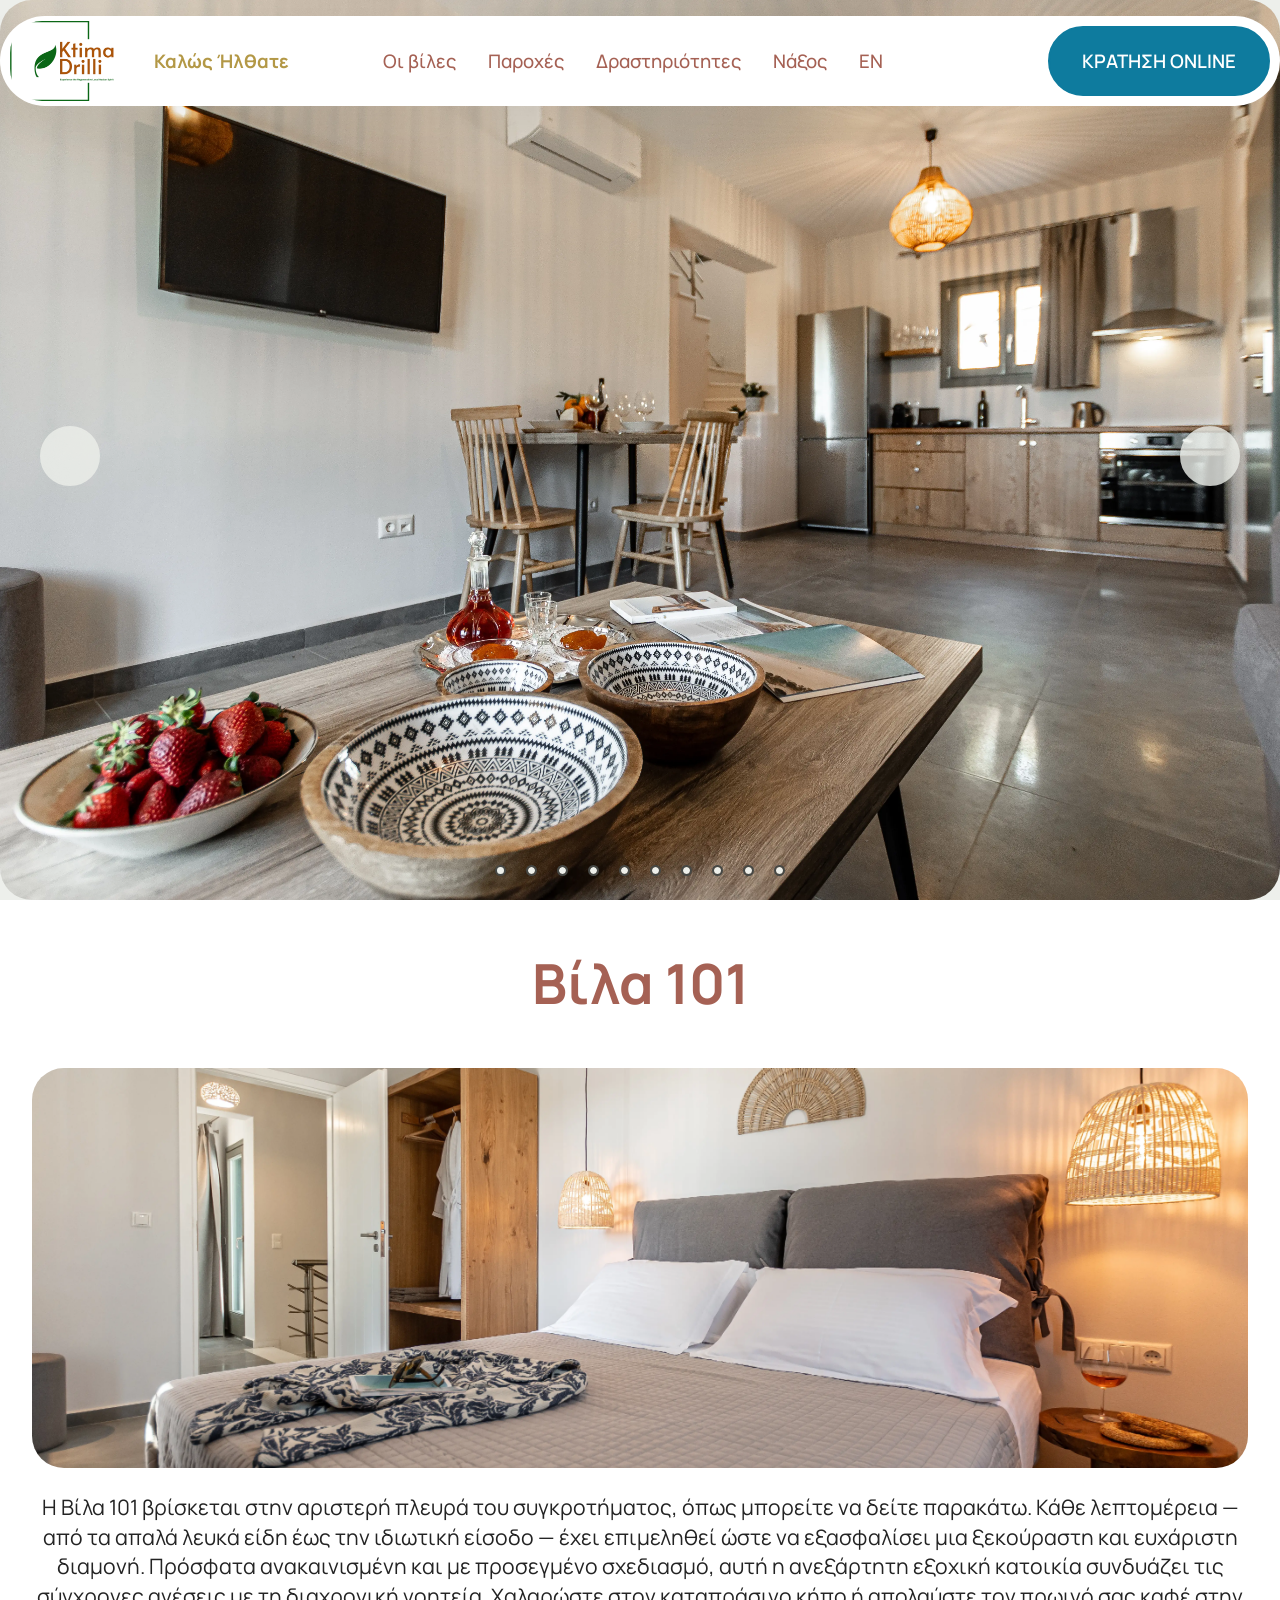
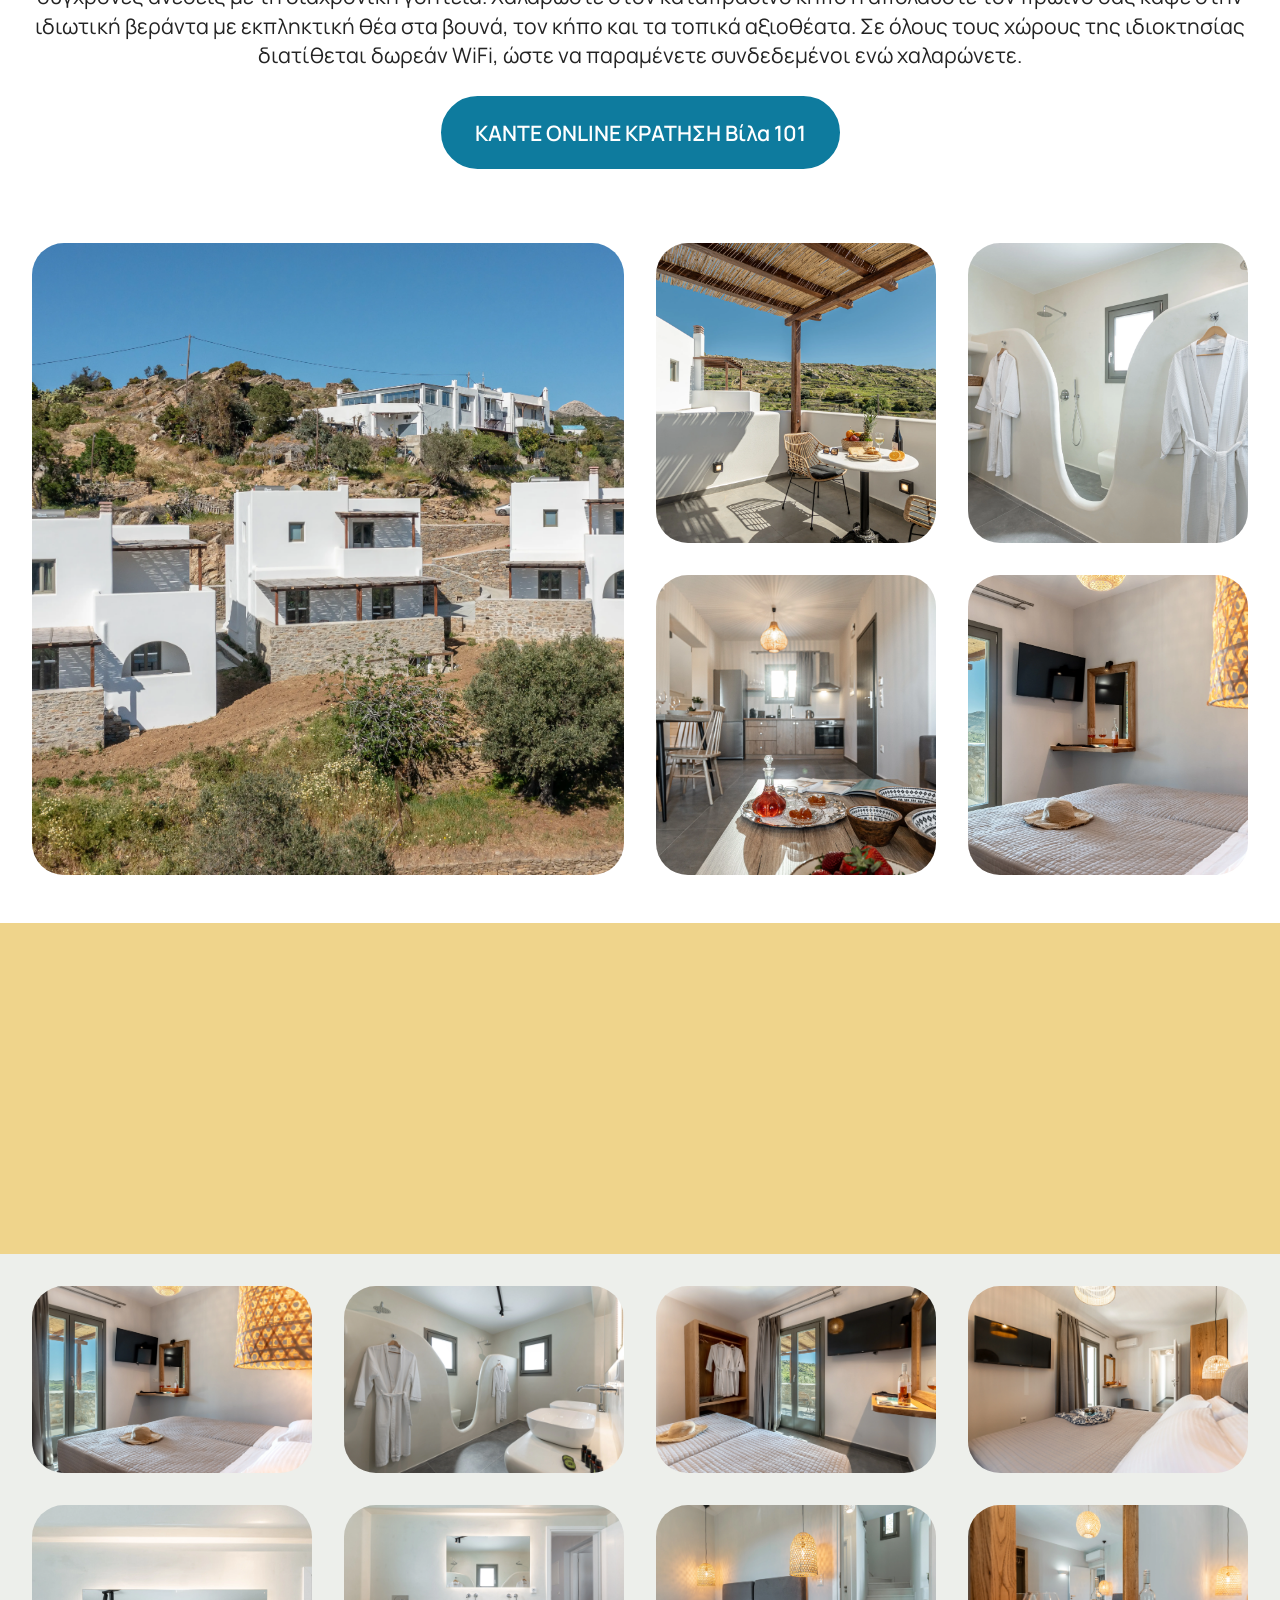
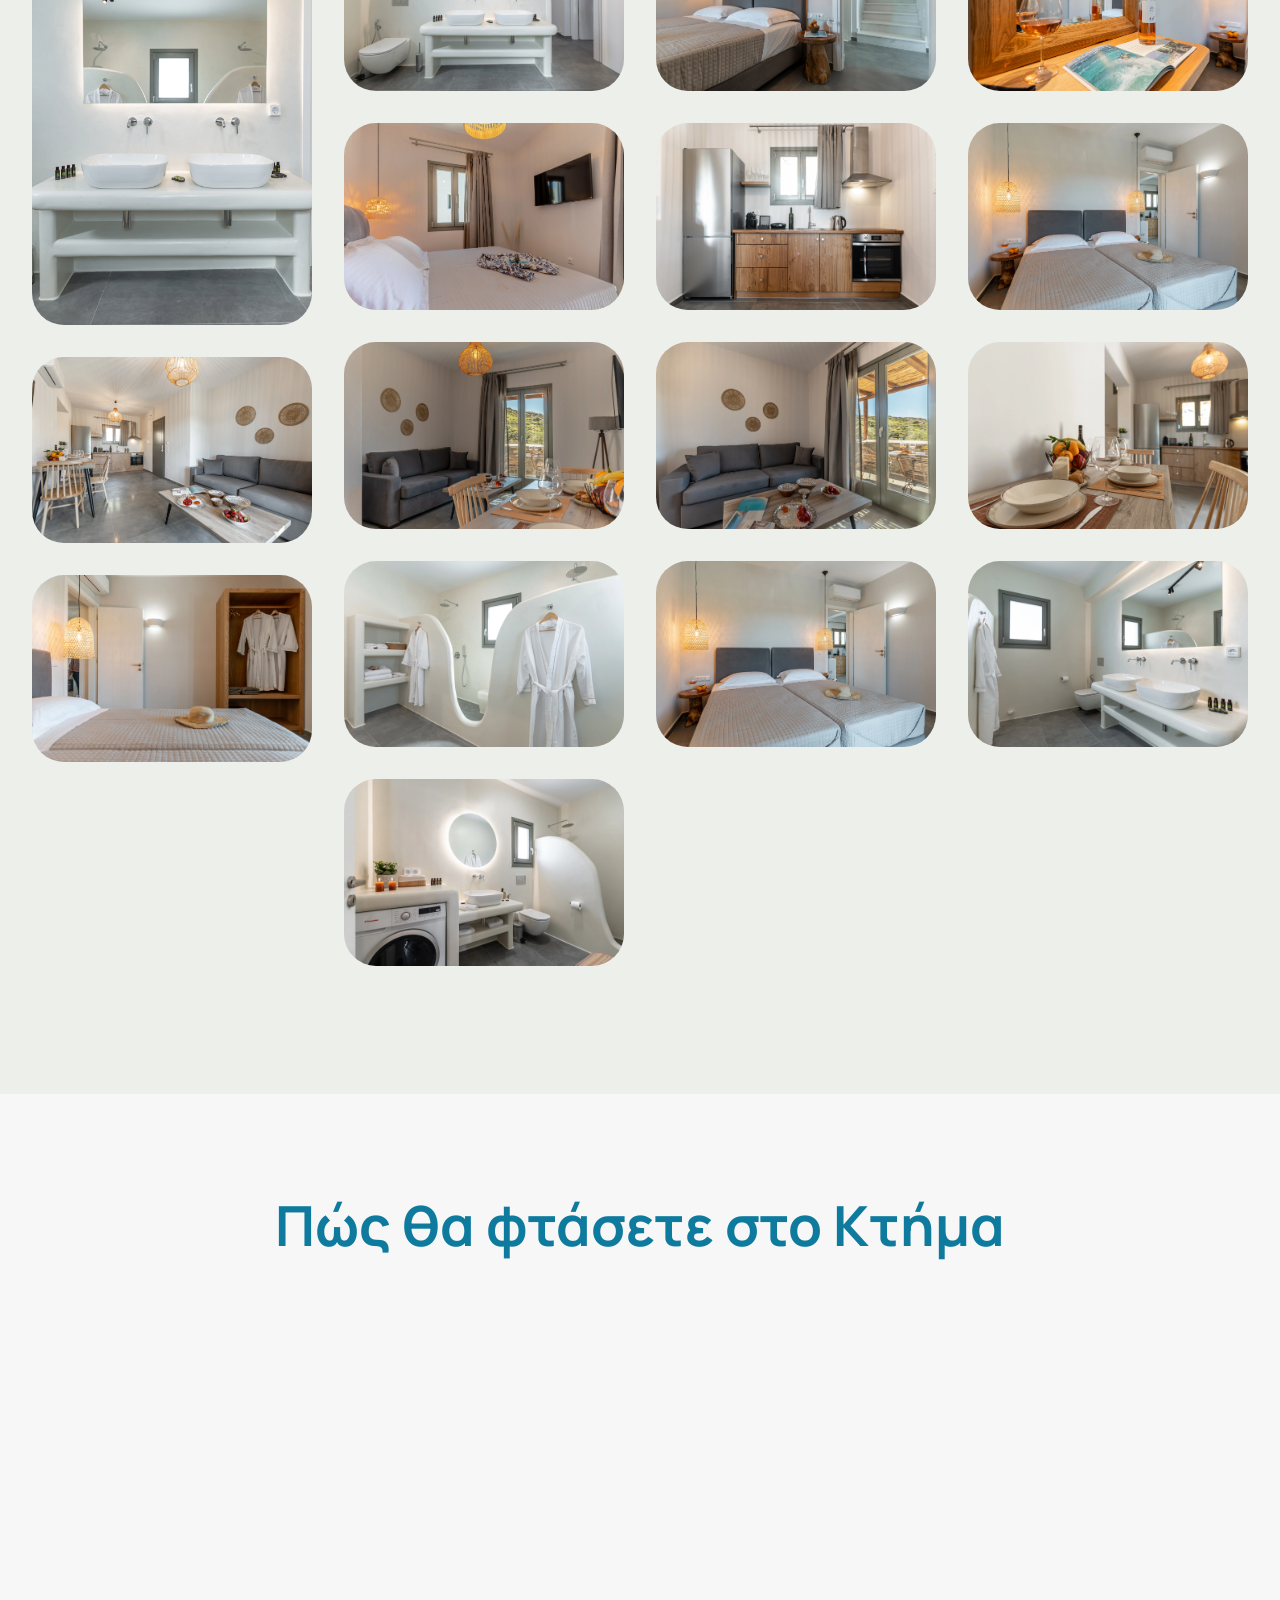
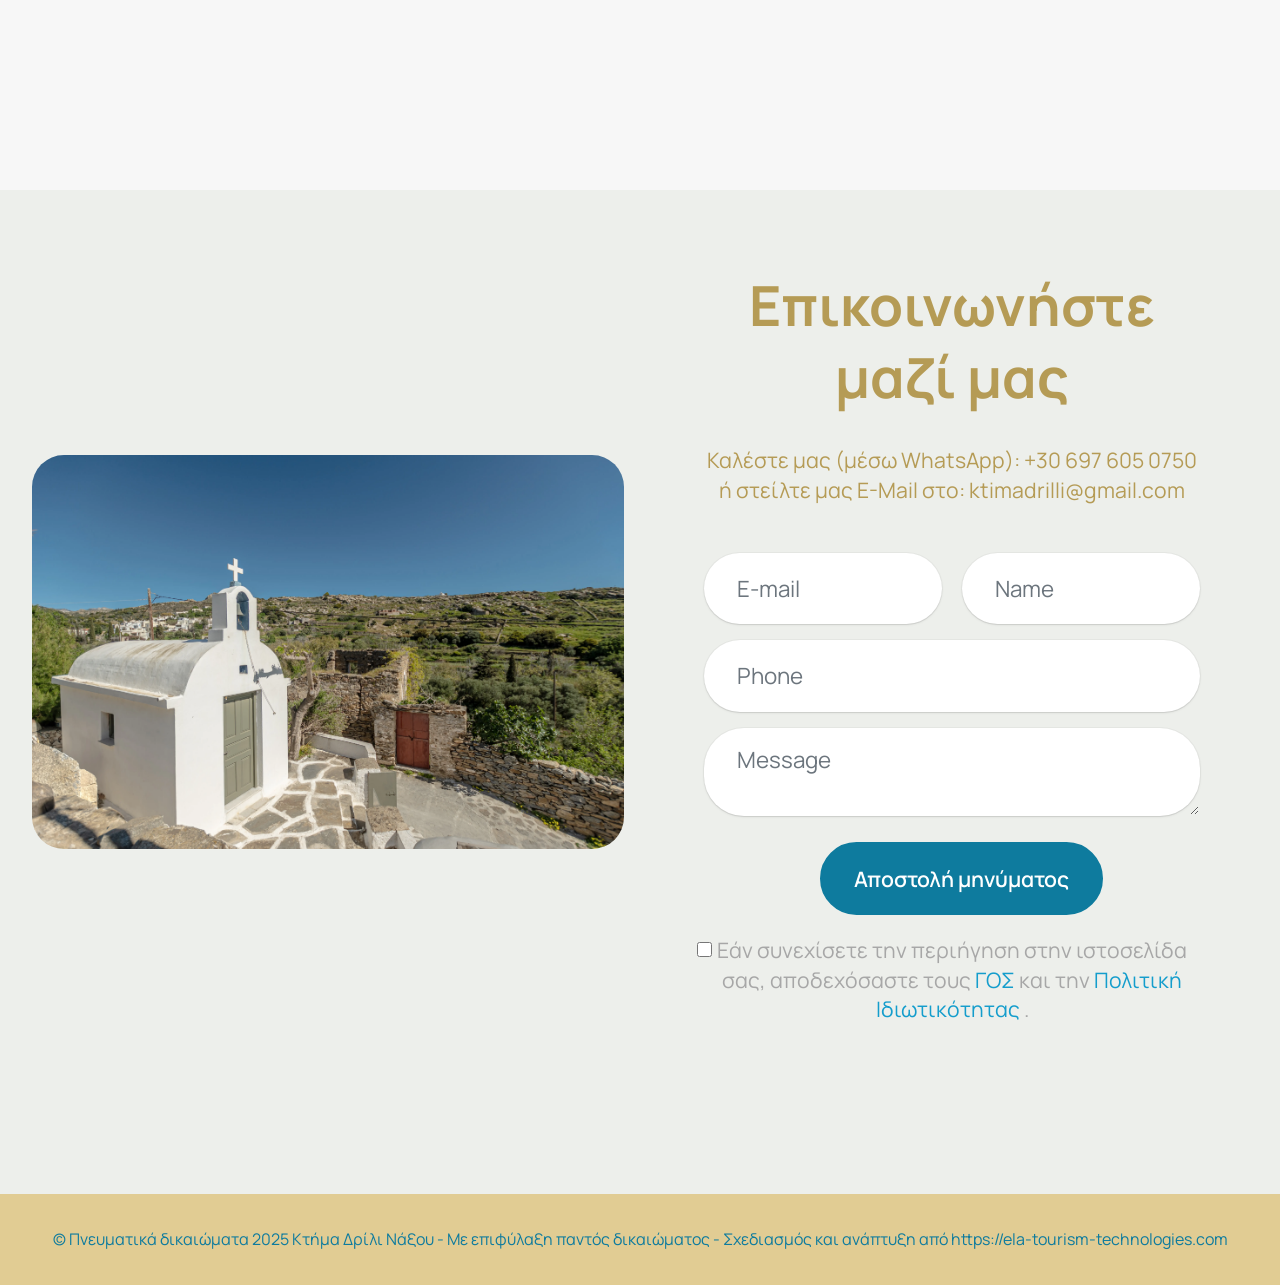
==== commit 38b31d3c: "create github pages" ====
--- a/page1.html
+++ b/page1.html
@@ -15,12 +15,13 @@
   <link rel="stylesheet" href="assets/bootstrap/css/bootstrap.min.css">
   <link rel="stylesheet" href="assets/bootstrap/css/bootstrap-grid.min.css">
   <link rel="stylesheet" href="assets/bootstrap/css/bootstrap-reboot.min.css">
+  <link rel="stylesheet" href="assets/web/assets/gdpr-plugin/gdpr-styles.css">
     <link rel="stylesheet" href="assets/dropdown/css/style.css">
   <link rel="stylesheet" href="assets/theme/css/style.css">
   <link rel="stylesheet" href="assets/gallery/style.css">
   <link rel="preload" href="https://fonts.googleapis.com/css2?family=Manrope:wght@400;700&display=swap&display=swap" as="style" onload="this.onload=null;this.rel='stylesheet'">
   <noscript><link rel="stylesheet" href="https://fonts.googleapis.com/css2?family=Manrope:wght@400;700&display=swap&display=swap"></noscript>
-  <link rel="preload" as="style" href="assets/mobirise/css/mbr-additional.css?v=MnXXU1"><link rel="stylesheet" href="assets/mobirise/css/mbr-additional.css?v=MnXXU1" type="text/css">
+  <link rel="preload" as="style" href="assets/mobirise/css/mbr-additional.css?v=BEhBNl"><link rel="stylesheet" href="assets/mobirise/css/mbr-additional.css?v=BEhBNl" type="text/css">
 
   
   
@@ -52,13 +53,13 @@
 			</button>
 			<div class="collapse navbar-collapse" id="navbarSupportedContent">
 				<ul class="navbar-nav nav-dropdown" data-app-modern-menu="true"><li class="nav-item">
-						<a class="nav-link link text-secondary display-4" href="index.html#features03-1">Οι βίλες</a>
-					</li><li class="nav-item"><a class="nav-link link text-secondary display-4" href="index.html#features7-5">Παροχές</a></li>
+						<a class="nav-link link text-secondary text-primary display-4" href="index.html#features03-1">Οι βίλες</a>
+					</li><li class="nav-item"><a class="nav-link link text-secondary text-primary display-4" href="index.html#features7-5">Παροχές</a></li>
 					<li class="nav-item">
-						<a class="nav-link link text-secondary display-4" href="index.html#events-1-uKYtBYwsa6">Δραστηριότητες</a>
+						<a class="nav-link link text-secondary text-primary display-4" href="index.html#events-1-uKYtBYwsa6">Δραστηριότητες</a>
 					</li><li class="nav-item">
-						<a class="nav-link link text-secondary display-4" href="index.html#features3-b" aria-expanded="false">Νάξος</a>
-					</li></ul>
+						<a class="nav-link link text-secondary text-primary display-4" href="index.html#features3-b" aria-expanded="false">Νάξος</a>
+					</li><li class="nav-item"><a class="nav-link link text-secondary text-primary display-4" href="index.html#features3-b">ΕΝ</a></li></ul>
 				<div class="icons-menu">
 					<a class="iconfont-wrapper" href="https://wa.me/30 697 605 0750">
 						<span class="p-2 mbr-iconfont mobi-mbri-phone mobi-mbri"></span>
@@ -71,7 +72,7 @@
 					</a>
 					
 				</div>
-				<div class="navbar-buttons mbr-section-btn"><a class="btn btn-danger display-4" href="https://ibe.channex.io/online-booking-ktima-drilli?lang=en" target="_blank">ΚΑΝΤΕ ΚΡΑΤΗΣΗ ONLINE</a></div>
+				<div class="navbar-buttons mbr-section-btn"><a class="btn btn-danger display-4" href="https://ibe.channex.io/online-booking-ktima-drilli?lang=en" target="_blank">ΚΡΑΤΗΣΗ ONLINE</a></div>
 			</div>
 		</div>
 	</nav>
@@ -79,9 +80,9 @@
 
 <section data-bs-version="5.1" class="slider3 cid-uOdEQd5ju1 mbr-fullscreen" id="slider3-r">
     
-    <div class="carousel slide carousel-fade" id="uP9SBfBUer" data-ride="carousel" data-bs-ride="carousel" data-interval="7000" data-bs-interval="7000">
+    <div class="carousel slide carousel-fade" id="uPeLheIA3d" data-ride="carousel" data-bs-ride="carousel" data-interval="7000" data-bs-interval="7000">
         <ol class="carousel-indicators">
-            <li data-slide-to="0" data-bs-slide-to="0" class="active" data-target="#uP9SBfBUer" data-bs-target="#uP9SBfBUer"></li><li data-slide-to="1" data-bs-slide-to="1" class="" data-target="#uP9SBfBUer" data-bs-target="#uP9SBfBUer"></li><li data-slide-to="2" data-bs-slide-to="2" class="" data-target="#uP9SBfBUer" data-bs-target="#uP9SBfBUer"></li><li data-slide-to="3" data-bs-slide-to="3" class="" data-target="#uP9SBfBUer" data-bs-target="#uP9SBfBUer"></li><li data-slide-to="4" data-bs-slide-to="4" class="" data-target="#uP9SBfBUer" data-bs-target="#uP9SBfBUer"></li><li data-slide-to="5" data-bs-slide-to="5" class="" data-target="#uP9SBfBUer" data-bs-target="#uP9SBfBUer"></li><li data-slide-to="6" data-bs-slide-to="6" class="" data-target="#uP9SBfBUer" data-bs-target="#uP9SBfBUer"></li><li data-slide-to="7" data-bs-slide-to="7" class="" data-target="#uP9SBfBUer" data-bs-target="#uP9SBfBUer"></li><li data-slide-to="8" data-bs-slide-to="8" class="" data-target="#uP9SBfBUer" data-bs-target="#uP9SBfBUer"></li><li data-slide-to="9" data-bs-slide-to="9" class="" data-target="#uP9SBfBUer" data-bs-target="#uP9SBfBUer"></li>
+            <li data-slide-to="0" data-bs-slide-to="0" class="active" data-target="#uPeLheIA3d" data-bs-target="#uPeLheIA3d"></li><li data-slide-to="1" data-bs-slide-to="1" class="" data-target="#uPeLheIA3d" data-bs-target="#uPeLheIA3d"></li><li data-slide-to="2" data-bs-slide-to="2" class="" data-target="#uPeLheIA3d" data-bs-target="#uPeLheIA3d"></li><li data-slide-to="3" data-bs-slide-to="3" class="" data-target="#uPeLheIA3d" data-bs-target="#uPeLheIA3d"></li><li data-slide-to="4" data-bs-slide-to="4" class="" data-target="#uPeLheIA3d" data-bs-target="#uPeLheIA3d"></li><li data-slide-to="5" data-bs-slide-to="5" class="" data-target="#uPeLheIA3d" data-bs-target="#uPeLheIA3d"></li><li data-slide-to="6" data-bs-slide-to="6" class="" data-target="#uPeLheIA3d" data-bs-target="#uPeLheIA3d"></li><li data-slide-to="7" data-bs-slide-to="7" class="" data-target="#uPeLheIA3d" data-bs-target="#uPeLheIA3d"></li><li data-slide-to="8" data-bs-slide-to="8" class="" data-target="#uPeLheIA3d" data-bs-target="#uPeLheIA3d"></li><li data-slide-to="9" data-bs-slide-to="9" class="" data-target="#uPeLheIA3d" data-bs-target="#uPeLheIA3d"></li>
             
             
         </ol>
@@ -150,11 +151,11 @@
                 </div>
             </div>
         </div>
-        <a class="carousel-control carousel-control-prev" role="button" data-slide="prev" data-bs-slide="prev" href="#uP9SBfBUer">
+        <a class="carousel-control carousel-control-prev" role="button" data-slide="prev" data-bs-slide="prev" href="#uPeLheIA3d">
             <span class="mobi-mbri mobi-mbri-arrow-prev" aria-hidden="true"></span>
             <span class="sr-only visually-hidden">Previous</span>
         </a>
-        <a class="carousel-control carousel-control-next" role="button" data-slide="next" data-bs-slide="next" href="#uP9SBfBUer">
+        <a class="carousel-control carousel-control-next" role="button" data-slide="next" data-bs-slide="next" href="#uPeLheIA3d">
             <span class="mobi-mbri mobi-mbri-arrow-next" aria-hidden="true"></span>
             <span class="sr-only visually-hidden">Next</span>
         </a>
@@ -288,8 +289,8 @@
         </div>
         <div class="row mbr-gallery mbr-masonry" data-masonry="{&quot;percentPosition&quot;: true }">
             <div class="col-12 col-md-6 col-lg-3 item gallery-image">
-                <div class="item-wrapper" data-toggle="modal" data-bs-toggle="modal" data-target="#uP9SBgp1Zh-modal" data-bs-target="#uP9SBgp1Zh-modal">
-                    <img class="w-100" src="assets/images/ktima-drilli-61.webp" alt="" data-slide-to="0" data-bs-slide-to="0" data-target="#lb-uP9SBgp1Zh" data-bs-target="#lb-uP9SBgp1Zh">
+                <div class="item-wrapper" data-toggle="modal" data-bs-toggle="modal" data-target="#uPeLhfk6Uy-modal" data-bs-target="#uPeLhfk6Uy-modal">
+                    <img class="w-100" src="assets/images/ktima-drilli-61.webp" alt="" data-slide-to="0" data-bs-slide-to="0" data-target="#lb-uPeLhfk6Uy" data-bs-target="#lb-uPeLhfk6Uy">
                     <div class="icon-wrapper">
                         <span class="mobi-mbri mobi-mbri-search mbr-iconfont mbr-iconfont-btn"></span>
                     </div>
@@ -297,8 +298,8 @@
                 
             </div>
             <div class="col-12 col-md-6 col-lg-3 item gallery-image">
-                <div class="item-wrapper" data-toggle="modal" data-bs-toggle="modal" data-target="#uP9SBgp1Zh-modal" data-bs-target="#uP9SBgp1Zh-modal">
-                    <img class="w-100" src="assets/images/ktima-drilli-116.webp" alt="" data-slide-to="1" data-bs-slide-to="1" data-target="#lb-uP9SBgp1Zh" data-bs-target="#lb-uP9SBgp1Zh">
+                <div class="item-wrapper" data-toggle="modal" data-bs-toggle="modal" data-target="#uPeLhfk6Uy-modal" data-bs-target="#uPeLhfk6Uy-modal">
+                    <img class="w-100" src="assets/images/ktima-drilli-116.webp" alt="" data-slide-to="1" data-bs-slide-to="1" data-target="#lb-uPeLhfk6Uy" data-bs-target="#lb-uPeLhfk6Uy">
                     <div class="icon-wrapper">
                         <span class="mobi-mbri mobi-mbri-search mbr-iconfont mbr-iconfont-btn"></span>
                     </div>
@@ -306,8 +307,8 @@
                 
             </div>
             <div class="col-12 col-md-6 col-lg-3 item gallery-image">
-                <div class="item-wrapper" data-toggle="modal" data-bs-toggle="modal" data-target="#uP9SBgp1Zh-modal" data-bs-target="#uP9SBgp1Zh-modal">
-                    <img class="w-100" src="assets/images/ktima-drilli-62.webp" alt="" data-slide-to="2" data-bs-slide-to="2" data-target="#lb-uP9SBgp1Zh" data-bs-target="#lb-uP9SBgp1Zh">
+                <div class="item-wrapper" data-toggle="modal" data-bs-toggle="modal" data-target="#uPeLhfk6Uy-modal" data-bs-target="#uPeLhfk6Uy-modal">
+                    <img class="w-100" src="assets/images/ktima-drilli-62.webp" alt="" data-slide-to="2" data-bs-slide-to="2" data-target="#lb-uPeLhfk6Uy" data-bs-target="#lb-uPeLhfk6Uy">
                     <div class="icon-wrapper">
                         <span class="mobi-mbri mobi-mbri-search mbr-iconfont mbr-iconfont-btn"></span>
                     </div>
@@ -315,8 +316,8 @@
                 
             </div>
             <div class="col-12 col-md-6 col-lg-3 item gallery-image">
-                <div class="item-wrapper" data-toggle="modal" data-bs-toggle="modal" data-target="#uP9SBgp1Zh-modal" data-bs-target="#uP9SBgp1Zh-modal">
-                    <img class="w-100" src="assets/images/ktima-drilli-101.webp" alt="" data-slide-to="3" data-bs-slide-to="3" data-target="#lb-uP9SBgp1Zh" data-bs-target="#lb-uP9SBgp1Zh">
+                <div class="item-wrapper" data-toggle="modal" data-bs-toggle="modal" data-target="#uPeLhfk6Uy-modal" data-bs-target="#uPeLhfk6Uy-modal">
+                    <img class="w-100" src="assets/images/ktima-drilli-101.webp" alt="" data-slide-to="3" data-bs-slide-to="3" data-target="#lb-uPeLhfk6Uy" data-bs-target="#lb-uPeLhfk6Uy">
                     <div class="icon-wrapper">
                         <span class="mobi-mbri mobi-mbri-search mbr-iconfont mbr-iconfont-btn"></span>
                     </div>
@@ -324,8 +325,8 @@
                 
             </div>
             <div class="col-12 col-md-6 col-lg-3 item gallery-image">
-                <div class="item-wrapper" data-toggle="modal" data-bs-toggle="modal" data-target="#uP9SBgp1Zh-modal" data-bs-target="#uP9SBgp1Zh-modal">
-                    <img class="w-100" src="assets/images/ktima-drilli-120.webp" alt="" data-slide-to="4" data-bs-slide-to="4" data-target="#lb-uP9SBgp1Zh" data-bs-target="#lb-uP9SBgp1Zh">
+                <div class="item-wrapper" data-toggle="modal" data-bs-toggle="modal" data-target="#uPeLhfk6Uy-modal" data-bs-target="#uPeLhfk6Uy-modal">
+                    <img class="w-100" src="assets/images/ktima-drilli-120.webp" alt="" data-slide-to="4" data-bs-slide-to="4" data-target="#lb-uPeLhfk6Uy" data-bs-target="#lb-uPeLhfk6Uy">
                     <div class="icon-wrapper">
                         <span class="mobi-mbri mobi-mbri-search mbr-iconfont mbr-iconfont-btn"></span>
                     </div>
@@ -333,8 +334,8 @@
                 
             </div>
             <div class="col-12 col-md-6 col-lg-3 item gallery-image">
-                <div class="item-wrapper" data-toggle="modal" data-bs-toggle="modal" data-target="#uP9SBgp1Zh-modal" data-bs-target="#uP9SBgp1Zh-modal">
-                    <img class="w-100" src="assets/images/ktima-drilli-119.webp" alt="" data-slide-to="5" data-bs-slide-to="5" data-target="#lb-uP9SBgp1Zh" data-bs-target="#lb-uP9SBgp1Zh">
+                <div class="item-wrapper" data-toggle="modal" data-bs-toggle="modal" data-target="#uPeLhfk6Uy-modal" data-bs-target="#uPeLhfk6Uy-modal">
+                    <img class="w-100" src="assets/images/ktima-drilli-119.webp" alt="" data-slide-to="5" data-bs-slide-to="5" data-target="#lb-uPeLhfk6Uy" data-bs-target="#lb-uPeLhfk6Uy">
                     <div class="icon-wrapper">
                         <span class="mobi-mbri mobi-mbri-search mbr-iconfont mbr-iconfont-btn"></span>
                     </div>
@@ -342,125 +343,125 @@
                 
             </div>
             <div class="col-12 col-md-6 col-lg-3 item gallery-image">
-                <div class="item-wrapper" data-toggle="modal" data-bs-toggle="modal" data-target="#uP9SBgp1Zh-modal" data-bs-target="#uP9SBgp1Zh-modal">
-                    <img class="w-100" src="assets/images/ktima-drilli-66.webp" alt="" data-slide-to="6" data-bs-slide-to="6" data-target="#lb-uP9SBgp1Zh" data-bs-target="#lb-uP9SBgp1Zh">
-                    <div class="icon-wrapper">
-                        <span class="mobi-mbri mobi-mbri-search mbr-iconfont mbr-iconfont-btn"></span>
-                    </div>
-                </div>
-                
-            </div><div class="col-12 col-md-6 col-lg-3 item gallery-image">
-                <div class="item-wrapper" data-toggle="modal" data-bs-toggle="modal" data-target="#uP9SBgp1Zh-modal" data-bs-target="#uP9SBgp1Zh-modal">
-                    <img class="w-100" src="assets/images/ktima-drilli-69.webp" alt="" data-slide-to="7" data-bs-slide-to="7" data-target="#lb-uP9SBgp1Zh" data-bs-target="#lb-uP9SBgp1Zh">
-                    <div class="icon-wrapper">
-                        <span class="mobi-mbri mobi-mbri-search mbr-iconfont mbr-iconfont-btn"></span>
-                    </div>
-                </div>
-                
-            </div><div class="col-12 col-md-6 col-lg-3 item gallery-image">
-                <div class="item-wrapper" data-toggle="modal" data-bs-toggle="modal" data-target="#uP9SBgp1Zh-modal" data-bs-target="#uP9SBgp1Zh-modal">
-                    <img class="w-100" src="assets/images/ktima-drilli-68.webp" alt="" data-slide-to="8" data-bs-slide-to="8" data-target="#lb-uP9SBgp1Zh" data-bs-target="#lb-uP9SBgp1Zh">
-                    <div class="icon-wrapper">
-                        <span class="mobi-mbri mobi-mbri-search mbr-iconfont mbr-iconfont-btn"></span>
-                    </div>
-                </div>
-                
-            </div><div class="col-12 col-md-6 col-lg-3 item gallery-image">
-                <div class="item-wrapper" data-toggle="modal" data-bs-toggle="modal" data-target="#uP9SBgp1Zh-modal" data-bs-target="#uP9SBgp1Zh-modal">
-                    <img class="w-100" src="assets/images/ktima-drilli-85.webp" alt="" data-slide-to="9" data-bs-slide-to="9" data-target="#lb-uP9SBgp1Zh" data-bs-target="#lb-uP9SBgp1Zh">
-                    <div class="icon-wrapper">
-                        <span class="mobi-mbri mobi-mbri-search mbr-iconfont mbr-iconfont-btn"></span>
-                    </div>
-                </div>
-                
-            </div><div class="col-12 col-md-6 col-lg-3 item gallery-image">
-                <div class="item-wrapper" data-toggle="modal" data-bs-toggle="modal" data-target="#uP9SBgp1Zh-modal" data-bs-target="#uP9SBgp1Zh-modal">
-                    <img class="w-100" src="assets/images/ktima-drilli-22.webp" alt="" data-slide-to="10" data-bs-slide-to="10" data-target="#lb-uP9SBgp1Zh" data-bs-target="#lb-uP9SBgp1Zh">
-                    <div class="icon-wrapper">
-                        <span class="mobi-mbri mobi-mbri-search mbr-iconfont mbr-iconfont-btn"></span>
-                    </div>
-                </div>
-                
-            </div><div class="col-12 col-md-6 col-lg-3 item gallery-image">
-                <div class="item-wrapper" data-toggle="modal" data-bs-toggle="modal" data-target="#uP9SBgp1Zh-modal" data-bs-target="#uP9SBgp1Zh-modal">
-                    <img class="w-100" src="assets/images/ktima-drilli-17.webp" alt="" data-slide-to="11" data-bs-slide-to="11" data-target="#lb-uP9SBgp1Zh" data-bs-target="#lb-uP9SBgp1Zh">
-                    <div class="icon-wrapper">
-                        <span class="mobi-mbri mobi-mbri-search mbr-iconfont mbr-iconfont-btn"></span>
-                    </div>
-                </div>
-                
-            </div><div class="col-12 col-md-6 col-lg-3 item gallery-image">
-                <div class="item-wrapper" data-toggle="modal" data-bs-toggle="modal" data-target="#uP9SBgp1Zh-modal" data-bs-target="#uP9SBgp1Zh-modal">
-                    <img class="w-100" src="assets/images/ktima-drilli-20.webp" alt="" data-slide-to="12" data-bs-slide-to="12" data-target="#lb-uP9SBgp1Zh" data-bs-target="#lb-uP9SBgp1Zh">
-                    <div class="icon-wrapper">
-                        <span class="mobi-mbri mobi-mbri-search mbr-iconfont mbr-iconfont-btn"></span>
-                    </div>
-                </div>
-                
-            </div><div class="col-12 col-md-6 col-lg-3 item gallery-image">
-                <div class="item-wrapper" data-toggle="modal" data-bs-toggle="modal" data-target="#uP9SBgp1Zh-modal" data-bs-target="#uP9SBgp1Zh-modal">
-                    <img class="w-100" src="assets/images/ktima-drilli-16.webp" alt="" data-slide-to="13" data-bs-slide-to="13" data-target="#lb-uP9SBgp1Zh" data-bs-target="#lb-uP9SBgp1Zh">
-                    <div class="icon-wrapper">
-                        <span class="mobi-mbri mobi-mbri-search mbr-iconfont mbr-iconfont-btn"></span>
-                    </div>
-                </div>
-                
-            </div><div class="col-12 col-md-6 col-lg-3 item gallery-image">
-                <div class="item-wrapper" data-toggle="modal" data-bs-toggle="modal" data-target="#uP9SBgp1Zh-modal" data-bs-target="#uP9SBgp1Zh-modal">
-                    <img class="w-100" src="assets/images/ktima-drilli-31.webp" alt="" data-slide-to="14" data-bs-slide-to="14" data-target="#lb-uP9SBgp1Zh" data-bs-target="#lb-uP9SBgp1Zh">
-                    <div class="icon-wrapper">
-                        <span class="mobi-mbri mobi-mbri-search mbr-iconfont mbr-iconfont-btn"></span>
-                    </div>
-                </div>
-                
-            </div><div class="col-12 col-md-6 col-lg-3 item gallery-image">
-                <div class="item-wrapper" data-toggle="modal" data-bs-toggle="modal" data-target="#uP9SBgp1Zh-modal" data-bs-target="#uP9SBgp1Zh-modal">
-                    <img class="w-100" src="assets/images/ktima-drilli-125.webp" alt="" data-slide-to="15" data-bs-slide-to="15" data-target="#lb-uP9SBgp1Zh" data-bs-target="#lb-uP9SBgp1Zh">
-                    <div class="icon-wrapper">
-                        <span class="mobi-mbri mobi-mbri-search mbr-iconfont mbr-iconfont-btn"></span>
-                    </div>
-                </div>
-                
-            </div><div class="col-12 col-md-6 col-lg-3 item gallery-image">
-                <div class="item-wrapper" data-toggle="modal" data-bs-toggle="modal" data-target="#uP9SBgp1Zh-modal" data-bs-target="#uP9SBgp1Zh-modal">
-                    <img class="w-100" src="assets/images/ktima-drilli-118.webp" alt="" data-slide-to="16" data-bs-slide-to="16" data-target="#lb-uP9SBgp1Zh" data-bs-target="#lb-uP9SBgp1Zh">
-                    <div class="icon-wrapper">
-                        <span class="mobi-mbri mobi-mbri-search mbr-iconfont mbr-iconfont-btn"></span>
-                    </div>
-                </div>
-                
-            </div><div class="col-12 col-md-6 col-lg-3 item gallery-image">
-                <div class="item-wrapper" data-toggle="modal" data-bs-toggle="modal" data-target="#uP9SBgp1Zh-modal" data-bs-target="#uP9SBgp1Zh-modal">
-                    <img class="w-100" src="assets/images/ktima-drilli-68.webp" alt="" data-slide-to="17" data-bs-slide-to="17" data-target="#lb-uP9SBgp1Zh" data-bs-target="#lb-uP9SBgp1Zh">
-                    <div class="icon-wrapper">
-                        <span class="mobi-mbri mobi-mbri-search mbr-iconfont mbr-iconfont-btn"></span>
-                    </div>
-                </div>
-                
-            </div><div class="col-12 col-md-6 col-lg-3 item gallery-image">
-                <div class="item-wrapper" data-toggle="modal" data-bs-toggle="modal" data-target="#uP9SBgp1Zh-modal" data-bs-target="#uP9SBgp1Zh-modal">
-                    <img class="w-100" src="assets/images/ktima-drilli-72.webp" alt="" data-slide-to="18" data-bs-slide-to="18" data-target="#lb-uP9SBgp1Zh" data-bs-target="#lb-uP9SBgp1Zh">
-                    <div class="icon-wrapper">
-                        <span class="mobi-mbri mobi-mbri-search mbr-iconfont mbr-iconfont-btn"></span>
-                    </div>
-                </div>
-                
-            </div><div class="col-12 col-md-6 col-lg-3 item gallery-image">
-                <div class="item-wrapper" data-toggle="modal" data-bs-toggle="modal" data-target="#uP9SBgp1Zh-modal" data-bs-target="#uP9SBgp1Zh-modal">
-                    <img class="w-100" src="assets/images/ktima-drilli-76.webp" alt="" data-slide-to="19" data-bs-slide-to="19" data-target="#lb-uP9SBgp1Zh" data-bs-target="#lb-uP9SBgp1Zh">
-                    <div class="icon-wrapper">
-                        <span class="mobi-mbri mobi-mbri-search mbr-iconfont mbr-iconfont-btn"></span>
-                    </div>
-                </div>
-                
-            </div>
-        </div>
-
-        <div class="modal mbr-slider" tabindex="-1" role="dialog" aria-hidden="true" id="uP9SBgp1Zh-modal">
+                <div class="item-wrapper" data-toggle="modal" data-bs-toggle="modal" data-target="#uPeLhfk6Uy-modal" data-bs-target="#uPeLhfk6Uy-modal">
+                    <img class="w-100" src="assets/images/ktima-drilli-66.webp" alt="" data-slide-to="6" data-bs-slide-to="6" data-target="#lb-uPeLhfk6Uy" data-bs-target="#lb-uPeLhfk6Uy">
+                    <div class="icon-wrapper">
+                        <span class="mobi-mbri mobi-mbri-search mbr-iconfont mbr-iconfont-btn"></span>
+                    </div>
+                </div>
+                
+            </div><div class="col-12 col-md-6 col-lg-3 item gallery-image">
+                <div class="item-wrapper" data-toggle="modal" data-bs-toggle="modal" data-target="#uPeLhfk6Uy-modal" data-bs-target="#uPeLhfk6Uy-modal">
+                    <img class="w-100" src="assets/images/ktima-drilli-69.webp" alt="" data-slide-to="7" data-bs-slide-to="7" data-target="#lb-uPeLhfk6Uy" data-bs-target="#lb-uPeLhfk6Uy">
+                    <div class="icon-wrapper">
+                        <span class="mobi-mbri mobi-mbri-search mbr-iconfont mbr-iconfont-btn"></span>
+                    </div>
+                </div>
+                
+            </div><div class="col-12 col-md-6 col-lg-3 item gallery-image">
+                <div class="item-wrapper" data-toggle="modal" data-bs-toggle="modal" data-target="#uPeLhfk6Uy-modal" data-bs-target="#uPeLhfk6Uy-modal">
+                    <img class="w-100" src="assets/images/ktima-drilli-68.webp" alt="" data-slide-to="8" data-bs-slide-to="8" data-target="#lb-uPeLhfk6Uy" data-bs-target="#lb-uPeLhfk6Uy">
+                    <div class="icon-wrapper">
+                        <span class="mobi-mbri mobi-mbri-search mbr-iconfont mbr-iconfont-btn"></span>
+                    </div>
+                </div>
+                
+            </div><div class="col-12 col-md-6 col-lg-3 item gallery-image">
+                <div class="item-wrapper" data-toggle="modal" data-bs-toggle="modal" data-target="#uPeLhfk6Uy-modal" data-bs-target="#uPeLhfk6Uy-modal">
+                    <img class="w-100" src="assets/images/ktima-drilli-85.webp" alt="" data-slide-to="9" data-bs-slide-to="9" data-target="#lb-uPeLhfk6Uy" data-bs-target="#lb-uPeLhfk6Uy">
+                    <div class="icon-wrapper">
+                        <span class="mobi-mbri mobi-mbri-search mbr-iconfont mbr-iconfont-btn"></span>
+                    </div>
+                </div>
+                
+            </div><div class="col-12 col-md-6 col-lg-3 item gallery-image">
+                <div class="item-wrapper" data-toggle="modal" data-bs-toggle="modal" data-target="#uPeLhfk6Uy-modal" data-bs-target="#uPeLhfk6Uy-modal">
+                    <img class="w-100" src="assets/images/ktima-drilli-22.webp" alt="" data-slide-to="10" data-bs-slide-to="10" data-target="#lb-uPeLhfk6Uy" data-bs-target="#lb-uPeLhfk6Uy">
+                    <div class="icon-wrapper">
+                        <span class="mobi-mbri mobi-mbri-search mbr-iconfont mbr-iconfont-btn"></span>
+                    </div>
+                </div>
+                
+            </div><div class="col-12 col-md-6 col-lg-3 item gallery-image">
+                <div class="item-wrapper" data-toggle="modal" data-bs-toggle="modal" data-target="#uPeLhfk6Uy-modal" data-bs-target="#uPeLhfk6Uy-modal">
+                    <img class="w-100" src="assets/images/ktima-drilli-17.webp" alt="" data-slide-to="11" data-bs-slide-to="11" data-target="#lb-uPeLhfk6Uy" data-bs-target="#lb-uPeLhfk6Uy">
+                    <div class="icon-wrapper">
+                        <span class="mobi-mbri mobi-mbri-search mbr-iconfont mbr-iconfont-btn"></span>
+                    </div>
+                </div>
+                
+            </div><div class="col-12 col-md-6 col-lg-3 item gallery-image">
+                <div class="item-wrapper" data-toggle="modal" data-bs-toggle="modal" data-target="#uPeLhfk6Uy-modal" data-bs-target="#uPeLhfk6Uy-modal">
+                    <img class="w-100" src="assets/images/ktima-drilli-20.webp" alt="" data-slide-to="12" data-bs-slide-to="12" data-target="#lb-uPeLhfk6Uy" data-bs-target="#lb-uPeLhfk6Uy">
+                    <div class="icon-wrapper">
+                        <span class="mobi-mbri mobi-mbri-search mbr-iconfont mbr-iconfont-btn"></span>
+                    </div>
+                </div>
+                
+            </div><div class="col-12 col-md-6 col-lg-3 item gallery-image">
+                <div class="item-wrapper" data-toggle="modal" data-bs-toggle="modal" data-target="#uPeLhfk6Uy-modal" data-bs-target="#uPeLhfk6Uy-modal">
+                    <img class="w-100" src="assets/images/ktima-drilli-16.webp" alt="" data-slide-to="13" data-bs-slide-to="13" data-target="#lb-uPeLhfk6Uy" data-bs-target="#lb-uPeLhfk6Uy">
+                    <div class="icon-wrapper">
+                        <span class="mobi-mbri mobi-mbri-search mbr-iconfont mbr-iconfont-btn"></span>
+                    </div>
+                </div>
+                
+            </div><div class="col-12 col-md-6 col-lg-3 item gallery-image">
+                <div class="item-wrapper" data-toggle="modal" data-bs-toggle="modal" data-target="#uPeLhfk6Uy-modal" data-bs-target="#uPeLhfk6Uy-modal">
+                    <img class="w-100" src="assets/images/ktima-drilli-31.webp" alt="" data-slide-to="14" data-bs-slide-to="14" data-target="#lb-uPeLhfk6Uy" data-bs-target="#lb-uPeLhfk6Uy">
+                    <div class="icon-wrapper">
+                        <span class="mobi-mbri mobi-mbri-search mbr-iconfont mbr-iconfont-btn"></span>
+                    </div>
+                </div>
+                
+            </div><div class="col-12 col-md-6 col-lg-3 item gallery-image">
+                <div class="item-wrapper" data-toggle="modal" data-bs-toggle="modal" data-target="#uPeLhfk6Uy-modal" data-bs-target="#uPeLhfk6Uy-modal">
+                    <img class="w-100" src="assets/images/ktima-drilli-125.webp" alt="" data-slide-to="15" data-bs-slide-to="15" data-target="#lb-uPeLhfk6Uy" data-bs-target="#lb-uPeLhfk6Uy">
+                    <div class="icon-wrapper">
+                        <span class="mobi-mbri mobi-mbri-search mbr-iconfont mbr-iconfont-btn"></span>
+                    </div>
+                </div>
+                
+            </div><div class="col-12 col-md-6 col-lg-3 item gallery-image">
+                <div class="item-wrapper" data-toggle="modal" data-bs-toggle="modal" data-target="#uPeLhfk6Uy-modal" data-bs-target="#uPeLhfk6Uy-modal">
+                    <img class="w-100" src="assets/images/ktima-drilli-118.webp" alt="" data-slide-to="16" data-bs-slide-to="16" data-target="#lb-uPeLhfk6Uy" data-bs-target="#lb-uPeLhfk6Uy">
+                    <div class="icon-wrapper">
+                        <span class="mobi-mbri mobi-mbri-search mbr-iconfont mbr-iconfont-btn"></span>
+                    </div>
+                </div>
+                
+            </div><div class="col-12 col-md-6 col-lg-3 item gallery-image">
+                <div class="item-wrapper" data-toggle="modal" data-bs-toggle="modal" data-target="#uPeLhfk6Uy-modal" data-bs-target="#uPeLhfk6Uy-modal">
+                    <img class="w-100" src="assets/images/ktima-drilli-68.webp" alt="" data-slide-to="17" data-bs-slide-to="17" data-target="#lb-uPeLhfk6Uy" data-bs-target="#lb-uPeLhfk6Uy">
+                    <div class="icon-wrapper">
+                        <span class="mobi-mbri mobi-mbri-search mbr-iconfont mbr-iconfont-btn"></span>
+                    </div>
+                </div>
+                
+            </div><div class="col-12 col-md-6 col-lg-3 item gallery-image">
+                <div class="item-wrapper" data-toggle="modal" data-bs-toggle="modal" data-target="#uPeLhfk6Uy-modal" data-bs-target="#uPeLhfk6Uy-modal">
+                    <img class="w-100" src="assets/images/ktima-drilli-72.webp" alt="" data-slide-to="18" data-bs-slide-to="18" data-target="#lb-uPeLhfk6Uy" data-bs-target="#lb-uPeLhfk6Uy">
+                    <div class="icon-wrapper">
+                        <span class="mobi-mbri mobi-mbri-search mbr-iconfont mbr-iconfont-btn"></span>
+                    </div>
+                </div>
+                
+            </div><div class="col-12 col-md-6 col-lg-3 item gallery-image">
+                <div class="item-wrapper" data-toggle="modal" data-bs-toggle="modal" data-target="#uPeLhfk6Uy-modal" data-bs-target="#uPeLhfk6Uy-modal">
+                    <img class="w-100" src="assets/images/ktima-drilli-76.webp" alt="" data-slide-to="19" data-bs-slide-to="19" data-target="#lb-uPeLhfk6Uy" data-bs-target="#lb-uPeLhfk6Uy">
+                    <div class="icon-wrapper">
+                        <span class="mobi-mbri mobi-mbri-search mbr-iconfont mbr-iconfont-btn"></span>
+                    </div>
+                </div>
+                
+            </div>
+        </div>
+
+        <div class="modal mbr-slider" tabindex="-1" role="dialog" aria-hidden="true" id="uPeLhfk6Uy-modal">
             <div class="modal-dialog" role="document">
                 <div class="modal-content">
                     <div class="modal-body">
-                        <div class="carousel slide carousel-fade" id="lb-uP9SBgp1Zh" data-interval="5000" data-bs-interval="5000">
+                        <div class="carousel slide carousel-fade" id="lb-uPeLhfk6Uy" data-interval="5000" data-bs-interval="5000">
                             <div class="carousel-inner">
                                 <div class="carousel-item active">
                                     <img class="d-block w-100" src="assets/images/ktima-drilli-61.webp" alt="">
@@ -511,21 +512,21 @@
                                 </div>
                             </div>
                             <ol class="carousel-indicators">
-                                <li data-slide-to="0" data-bs-slide-to="0" class="active" data-target="#lb-uP9SBgp1Zh" data-bs-target="#lb-uP9SBgp1Zh"></li>
-                                <li data-slide-to="1" data-bs-slide-to="1" data-target="#lb-uP9SBgp1Zh" data-bs-target="#lb-uP9SBgp1Zh"></li>
-                                <li data-slide-to="2" data-bs-slide-to="2" data-target="#lb-uP9SBgp1Zh" data-bs-target="#lb-uP9SBgp1Zh"></li>
-                                <li data-slide-to="3" data-bs-slide-to="3" data-target="#lb-uP9SBgp1Zh" data-bs-target="#lb-uP9SBgp1Zh"></li>
-                                <li data-slide-to="4" data-bs-slide-to="4" data-target="#lb-uP9SBgp1Zh" data-bs-target="#lb-uP9SBgp1Zh"></li>
-                                <li data-slide-to="5" data-bs-slide-to="5" data-target="#lb-uP9SBgp1Zh" data-bs-target="#lb-uP9SBgp1Zh"></li>
-                                <li data-slide-to="6" data-bs-slide-to="6" data-target="#lb-uP9SBgp1Zh" data-bs-target="#lb-uP9SBgp1Zh"></li><li data-slide-to="7" data-bs-slide-to="7" data-target="#lb-uP9SBgp1Zh" data-bs-target="#lb-uP9SBgp1Zh"></li><li data-slide-to="8" data-bs-slide-to="8" data-target="#lb-uP9SBgp1Zh" data-bs-target="#lb-uP9SBgp1Zh"></li><li data-slide-to="9" data-bs-slide-to="9" data-target="#lb-uP9SBgp1Zh" data-bs-target="#lb-uP9SBgp1Zh"></li><li data-slide-to="10" data-bs-slide-to="10" data-target="#lb-uP9SBgp1Zh" data-bs-target="#lb-uP9SBgp1Zh"></li><li data-slide-to="11" data-bs-slide-to="11" data-target="#lb-uP9SBgp1Zh" data-bs-target="#lb-uP9SBgp1Zh"></li><li data-slide-to="12" data-bs-slide-to="12" data-target="#lb-uP9SBgp1Zh" data-bs-target="#lb-uP9SBgp1Zh"></li><li data-slide-to="13" data-bs-slide-to="13" data-target="#lb-uP9SBgp1Zh" data-bs-target="#lb-uP9SBgp1Zh"></li><li data-slide-to="14" data-bs-slide-to="14" data-target="#lb-uP9SBgp1Zh" data-bs-target="#lb-uP9SBgp1Zh"></li><li data-slide-to="15" data-bs-slide-to="15" data-target="#lb-uP9SBgp1Zh" data-bs-target="#lb-uP9SBgp1Zh"></li><li data-slide-to="16" data-bs-slide-to="16" data-target="#lb-uP9SBgp1Zh" data-bs-target="#lb-uP9SBgp1Zh"></li><li data-slide-to="17" data-bs-slide-to="17" data-target="#lb-uP9SBgp1Zh" data-bs-target="#lb-uP9SBgp1Zh"></li><li data-slide-to="18" data-bs-slide-to="18" data-target="#lb-uP9SBgp1Zh" data-bs-target="#lb-uP9SBgp1Zh"></li><li data-slide-to="19" data-bs-slide-to="19" data-target="#lb-uP9SBgp1Zh" data-bs-target="#lb-uP9SBgp1Zh"></li>
+                                <li data-slide-to="0" data-bs-slide-to="0" class="active" data-target="#lb-uPeLhfk6Uy" data-bs-target="#lb-uPeLhfk6Uy"></li>
+                                <li data-slide-to="1" data-bs-slide-to="1" data-target="#lb-uPeLhfk6Uy" data-bs-target="#lb-uPeLhfk6Uy"></li>
+                                <li data-slide-to="2" data-bs-slide-to="2" data-target="#lb-uPeLhfk6Uy" data-bs-target="#lb-uPeLhfk6Uy"></li>
+                                <li data-slide-to="3" data-bs-slide-to="3" data-target="#lb-uPeLhfk6Uy" data-bs-target="#lb-uPeLhfk6Uy"></li>
+                                <li data-slide-to="4" data-bs-slide-to="4" data-target="#lb-uPeLhfk6Uy" data-bs-target="#lb-uPeLhfk6Uy"></li>
+                                <li data-slide-to="5" data-bs-slide-to="5" data-target="#lb-uPeLhfk6Uy" data-bs-target="#lb-uPeLhfk6Uy"></li>
+                                <li data-slide-to="6" data-bs-slide-to="6" data-target="#lb-uPeLhfk6Uy" data-bs-target="#lb-uPeLhfk6Uy"></li><li data-slide-to="7" data-bs-slide-to="7" data-target="#lb-uPeLhfk6Uy" data-bs-target="#lb-uPeLhfk6Uy"></li><li data-slide-to="8" data-bs-slide-to="8" data-target="#lb-uPeLhfk6Uy" data-bs-target="#lb-uPeLhfk6Uy"></li><li data-slide-to="9" data-bs-slide-to="9" data-target="#lb-uPeLhfk6Uy" data-bs-target="#lb-uPeLhfk6Uy"></li><li data-slide-to="10" data-bs-slide-to="10" data-target="#lb-uPeLhfk6Uy" data-bs-target="#lb-uPeLhfk6Uy"></li><li data-slide-to="11" data-bs-slide-to="11" data-target="#lb-uPeLhfk6Uy" data-bs-target="#lb-uPeLhfk6Uy"></li><li data-slide-to="12" data-bs-slide-to="12" data-target="#lb-uPeLhfk6Uy" data-bs-target="#lb-uPeLhfk6Uy"></li><li data-slide-to="13" data-bs-slide-to="13" data-target="#lb-uPeLhfk6Uy" data-bs-target="#lb-uPeLhfk6Uy"></li><li data-slide-to="14" data-bs-slide-to="14" data-target="#lb-uPeLhfk6Uy" data-bs-target="#lb-uPeLhfk6Uy"></li><li data-slide-to="15" data-bs-slide-to="15" data-target="#lb-uPeLhfk6Uy" data-bs-target="#lb-uPeLhfk6Uy"></li><li data-slide-to="16" data-bs-slide-to="16" data-target="#lb-uPeLhfk6Uy" data-bs-target="#lb-uPeLhfk6Uy"></li><li data-slide-to="17" data-bs-slide-to="17" data-target="#lb-uPeLhfk6Uy" data-bs-target="#lb-uPeLhfk6Uy"></li><li data-slide-to="18" data-bs-slide-to="18" data-target="#lb-uPeLhfk6Uy" data-bs-target="#lb-uPeLhfk6Uy"></li><li data-slide-to="19" data-bs-slide-to="19" data-target="#lb-uPeLhfk6Uy" data-bs-target="#lb-uPeLhfk6Uy"></li>
                             </ol>
                             <a role="button" href="" class="close" data-dismiss="modal" data-bs-dismiss="modal" aria-label="Close">
                             </a>
-                            <a class="carousel-control-prev carousel-control" role="button" data-slide="prev" data-bs-slide="prev" href="#lb-uP9SBgp1Zh">
+                            <a class="carousel-control-prev carousel-control" role="button" data-slide="prev" data-bs-slide="prev" href="#lb-uPeLhfk6Uy">
                                 <span class="mobi-mbri mobi-mbri-arrow-prev" aria-hidden="true"></span>
                                 <span class="sr-only visually-hidden">Previous</span>
                             </a>
-                            <a class="carousel-control-next carousel-control" role="button" data-slide="next" data-bs-slide="next" href="#lb-uP9SBgp1Zh">
+                            <a class="carousel-control-next carousel-control" role="button" data-slide="next" data-bs-slide="next" href="#lb-uPeLhfk6Uy">
                                 <span class="mobi-mbri mobi-mbri-arrow-next" aria-hidden="true"></span>
                                 <span class="sr-only visually-hidden">Next</span>
                             </a>
@@ -568,7 +569,7 @@
                     <h4 class="mbr-section-subtitle mbr-fonts-style align-center mb-0 mt-4 display-7">Καλέστε μας (μέσω WhatsApp): +30 697 605 0750<br>ή στείλτε μας E-Mail στο: ktimadrilli@gmail.com</h4>
                 </div>
                 <div class="col-lg-12 mx-auto mbr-form" data-form-type="formoid">
-                    <form action="https://mobirise.eu/" method="POST" class="mbr-form form-with-styler" data-form-title="Form Name"><input type="hidden" name="email" data-form-email="true" value="uKKSjzTL9SKwrxAi85zZFz/M5ZskrjrLcn7RFdJjxjpYL3YgFIh4sq9+caK0/umMCvQj1rpFbXGw0tszYfB31lo2wZwk4TsddPCPyGV7PV9PbzfaLoJ7tmPXcGui+Qh6.q9N6qaI1JYqYed8QdQB7wfhViGncAs4WLjWXQBwvEw98MpR+nZw/YMdIGGJ7aPNhul938EeNTSbY5U4rh+bgYDVDzP23aWreVlydpYv7QmSYm9Ei5W2bBtbJnmjjaX3f">
+                    <form action="https://mobirise.eu/" method="POST" class="mbr-form form-with-styler" data-form-title="Form Name"><input type="hidden" name="email" data-form-email="true" value="dAq+pHvOYK43LcYO4DZwuUoJakE0pBWfPy7Zri/1Du4TSeUedfM7yusi5kMpDFHQ2zIDm4vCgw/k9O+MuozzazT3v1K7L2ijMcC+f/xW3ibDgCXXU05YVVu4k+YC/TLv.eZXKPtDRrxj3/39ZQ+RT6k3eRC+24NkuXG/ptLyNjrKCgN7m1Iisne3RnNw604XBT6rA3O2PIpqwPyK+IQnLUHL8ba8l/jmG3YWafn7e6KXtTODXIiPf0UBXa6YvzKYh">
                         <div class="row">
                             <div hidden="hidden" data-form-alert="" class="alert alert-success col-12">Thanks for filling out the form! We will contact you within the next 24 hours by phone or by E-Mail.</div>
                             <div hidden="hidden" data-form-alert-danger="" class="alert alert-danger col-12">
@@ -590,7 +591,11 @@
                             </div>
                             <div class="col-lg-12 col-md-12 col-sm-12 align-center mbr-section-btn"><button type="submit" class="btn btn-danger display-7">Αποστολή μηνύματος</button></div>
                         </div>
-                    </form>
+                    <span class="gdpr-block">
+<label>
+<span class="textGDPR display-7" style="color: #a7a7a7"><input type="checkbox" name="gdpr" id="gdpr-form03-p" required="">Εάν συνεχίσετε την περιήγηση στην ιστοσελίδα σας, αποδεχόσαστε τους  <a style="color: #149dcc; text-decoration: none;" href="terms.html">ΓΟΣ</a> και την  <a style="color: #149dcc; text-decoration: none;" href="policy.html">Πολιτική Ιδιωτικότητας </a>.</span>
+</label>
+</span></form>
                 </div>
 
 
@@ -623,6 +628,8 @@
 
 
 <script src="assets/bootstrap/js/bootstrap.bundle.min.js"></script>
+  <script src="assets/web/assets/cookies-alert-plugin/cookies-alert-core.js"></script>
+  <script src="assets/web/assets/cookies-alert-plugin/cookies-alert-script.js"></script>
   <script src="assets/smoothscroll/smooth-scroll.js"></script>
   <script src="assets/ytplayer/index.js"></script>
       <script src="assets/dropdown/js/navbar-dropdown.js"></script>
@@ -635,6 +642,7 @@
   
   
   
-
+<input name="cookieData" type="hidden" data-cookie-cookiesAlertType='false' data-cookie-customDialogSelector='null' data-cookie-colorText='#424a4d' data-cookie-colorBg='rgb(255, 255, 255)' data-cookie-opacityOverlay='0' data-cookie-bgOpacity='100' data-cookie-textButton='To καταλαβα' data-cookie-rejectText='REJECT' data-cookie-colorButton='#C0FA9E' data-cookie-rejectColor='#ffffff' data-cookie-colorLink='#424a4d' data-cookie-underlineLink='true' data-cookie-text="Χρησιμοποιούμε cookies για να σας δώσουμε την καλύτερη δυνατή εμπειρία. Διαβάστε την <a href='privacy.html'>cookie policy</a>.">
+  
 </body>
 </html>
--- a/assets/web/assets/gdpr-plugin/gdpr-styles.css
+++ b/assets/web/assets/gdpr-plugin/gdpr-styles.css
@@ -0,0 +1,27 @@
+.gdpr-block {
+    padding: 10px;
+    font-size: 14px;
+    display: block;
+    width: 100%;
+    text-align: center;
+}
+.gdpr-block.covert {
+	display: none;
+}
+.textGDPR {
+    position: relative;
+}
+.gdpr-block label span.textGDPR input[name='gdpr']{
+    width: 15px;
+    height: 15px;
+    margin: 0;
+    position: absolute;
+    top: 3px;
+    left: -20px;
+}
+.gdpr-block label {
+    color: #a7a7a7;
+    vertical-align: middle;
+    user-select: none;
+    margin-bottom: 0;
+}
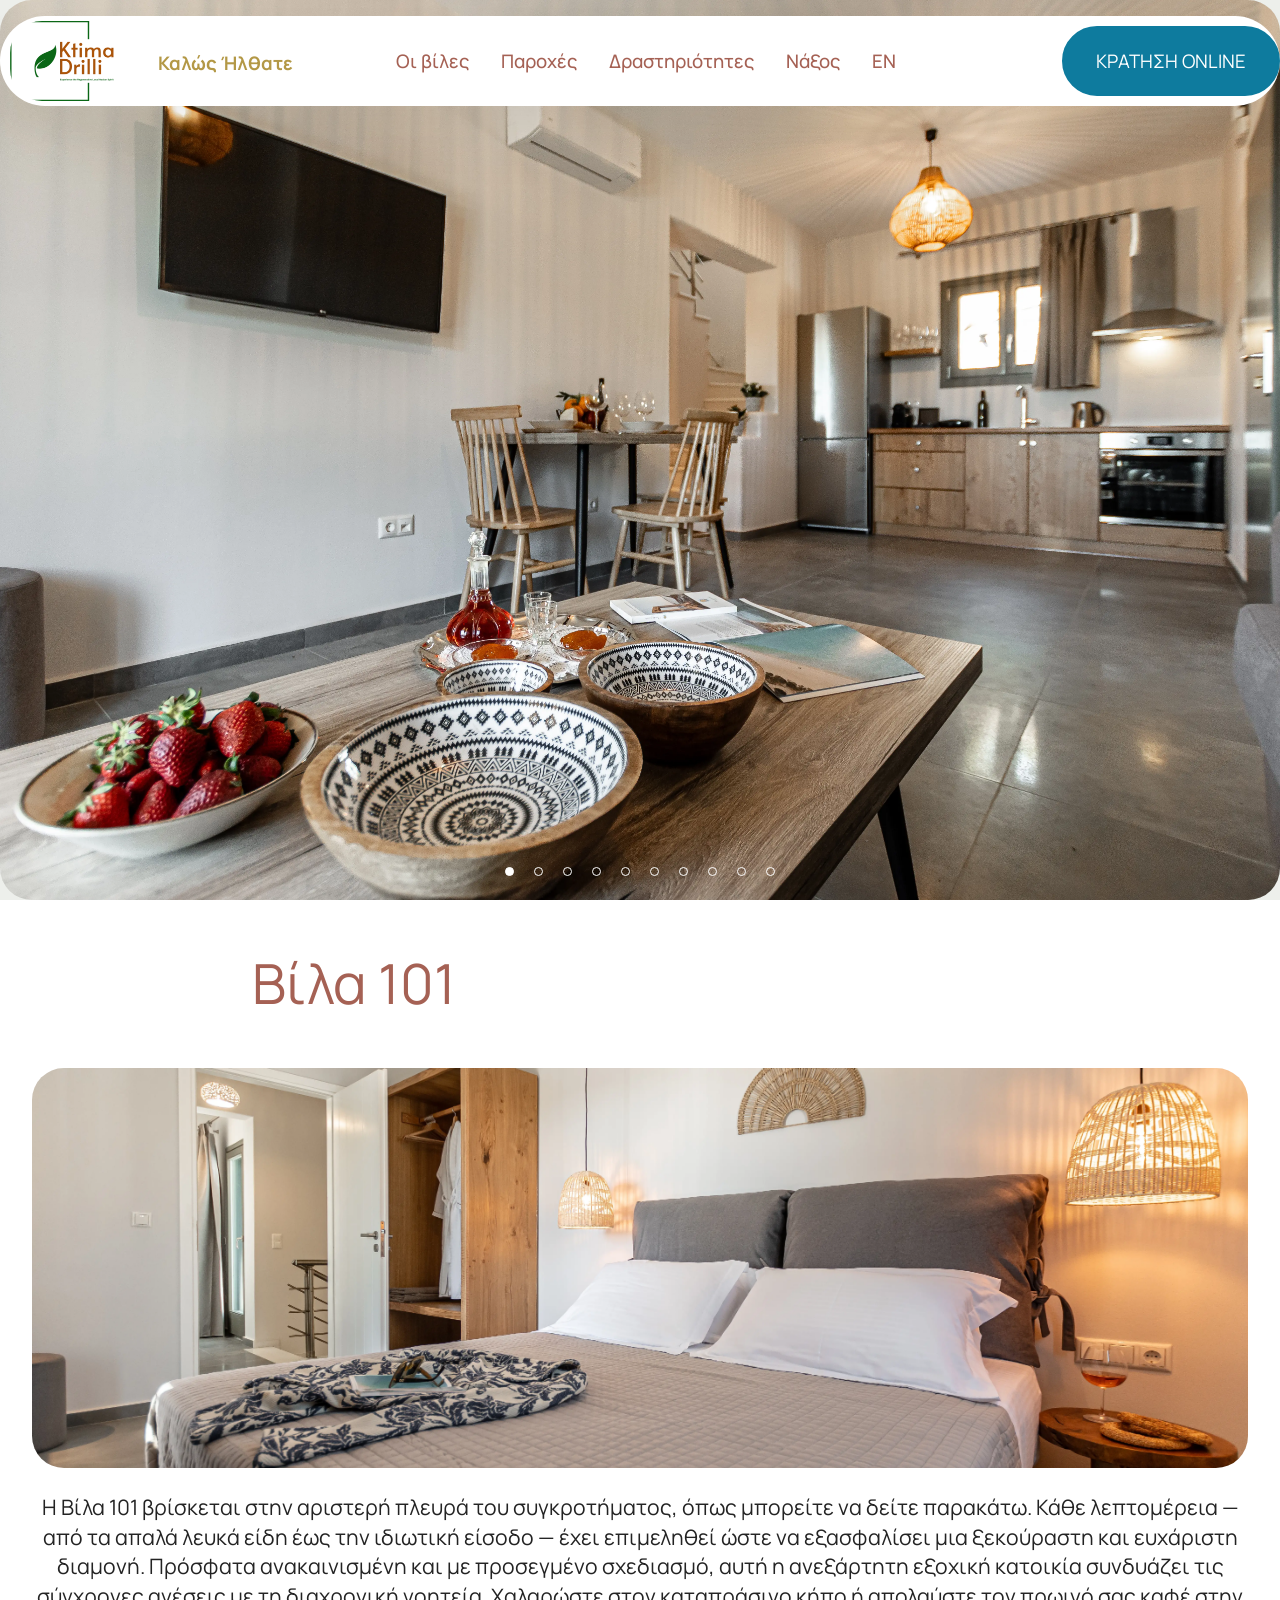
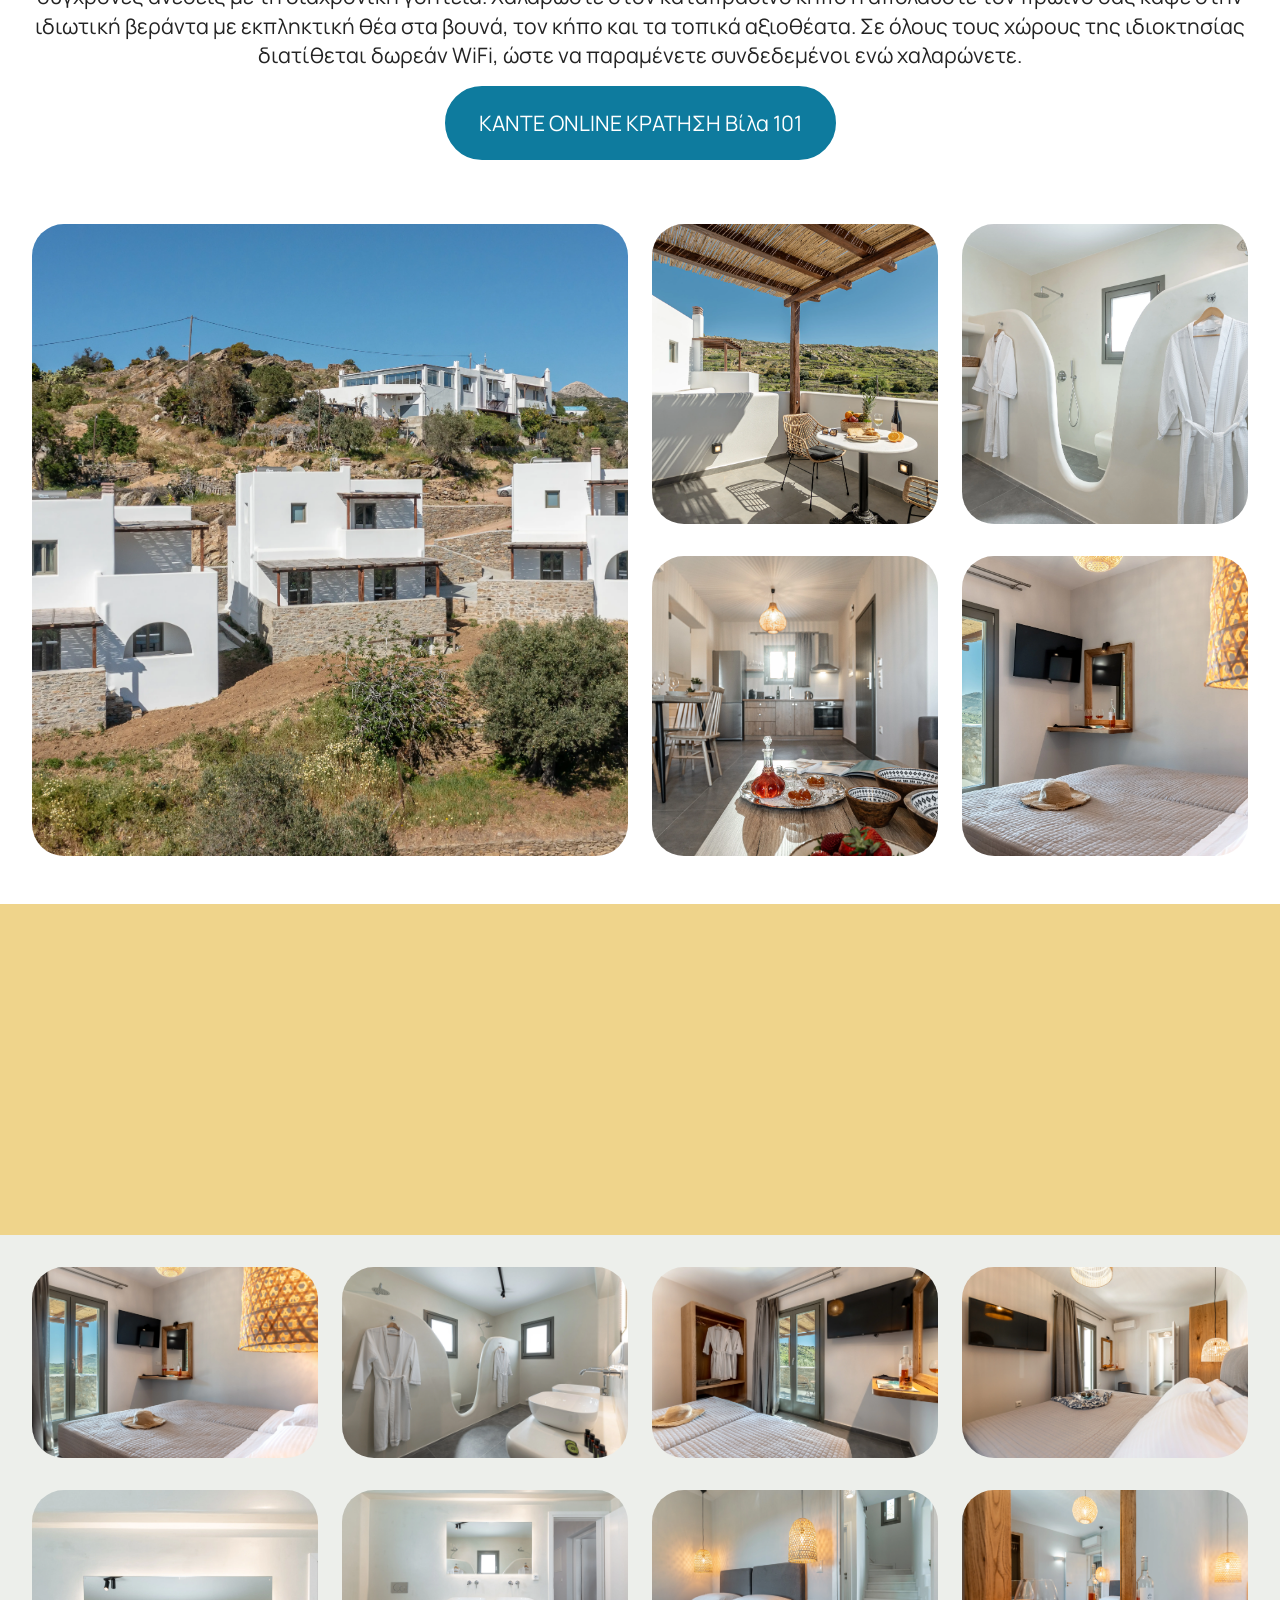
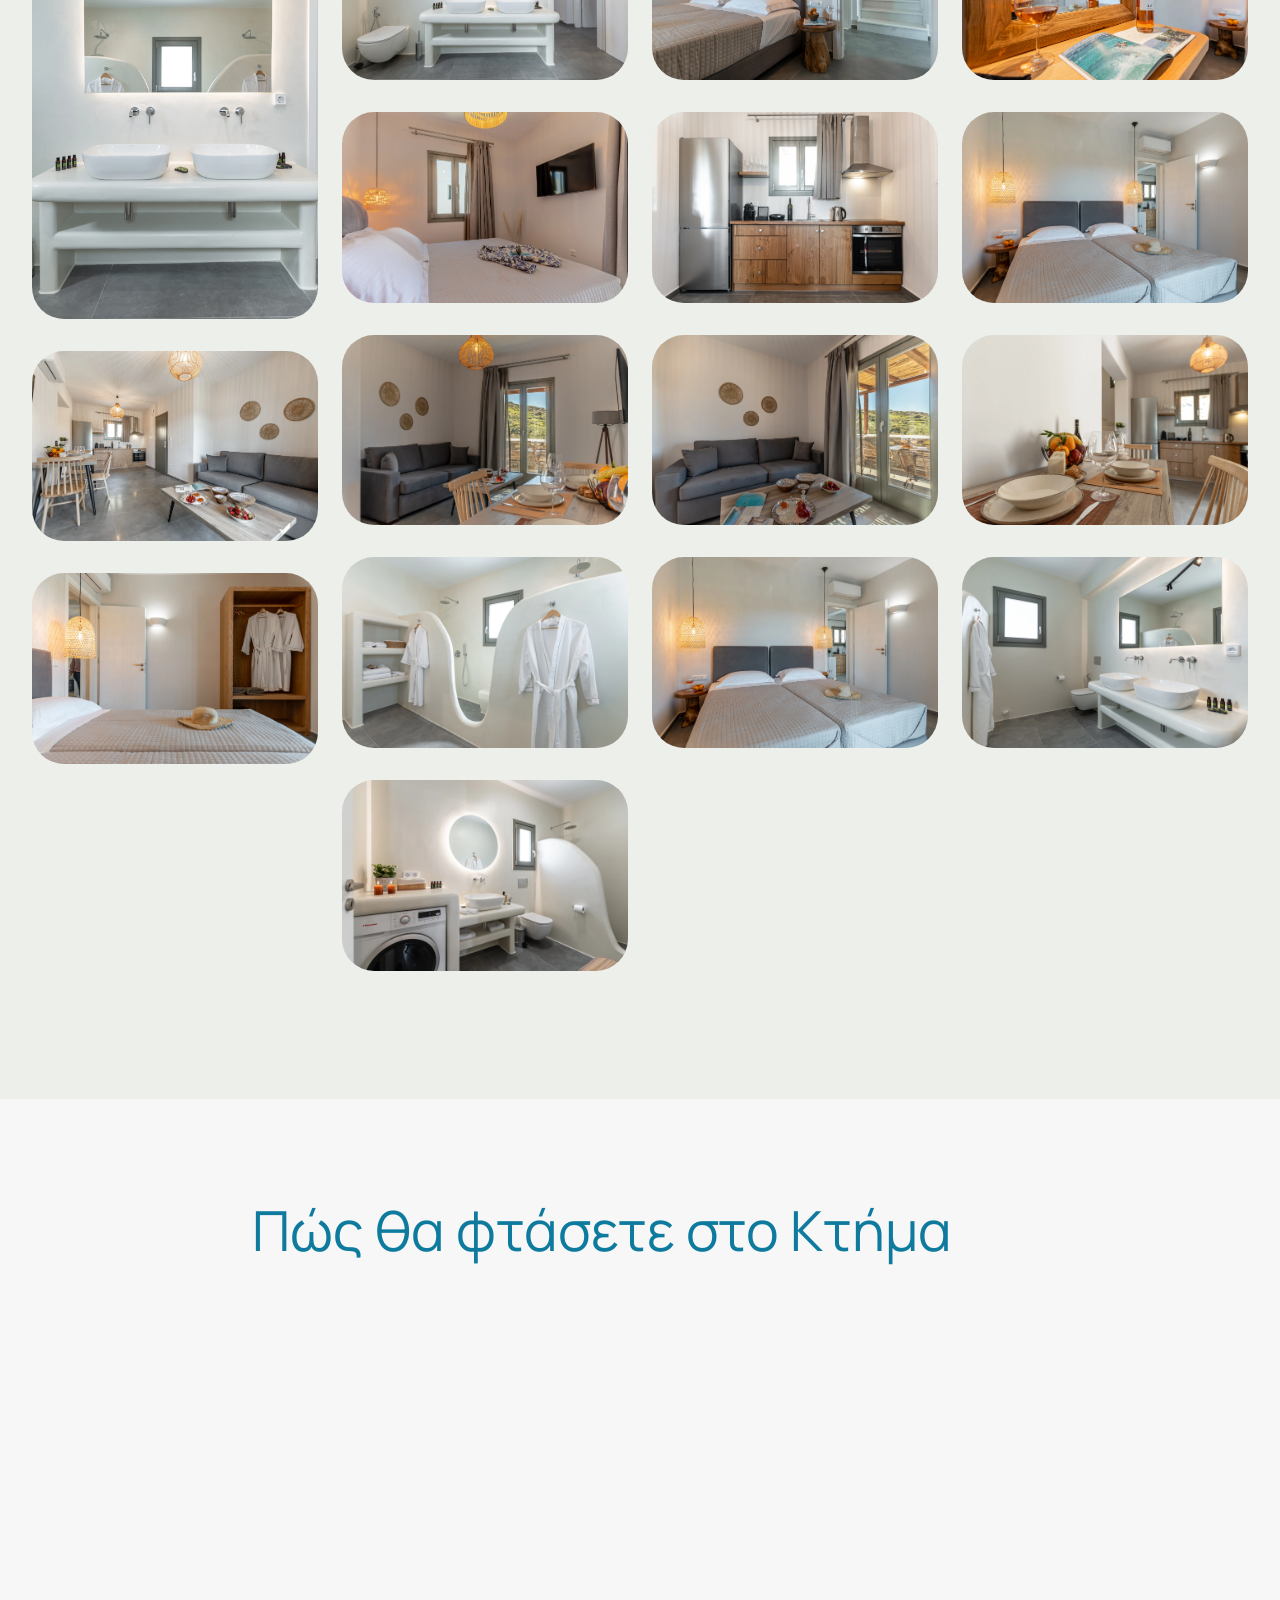
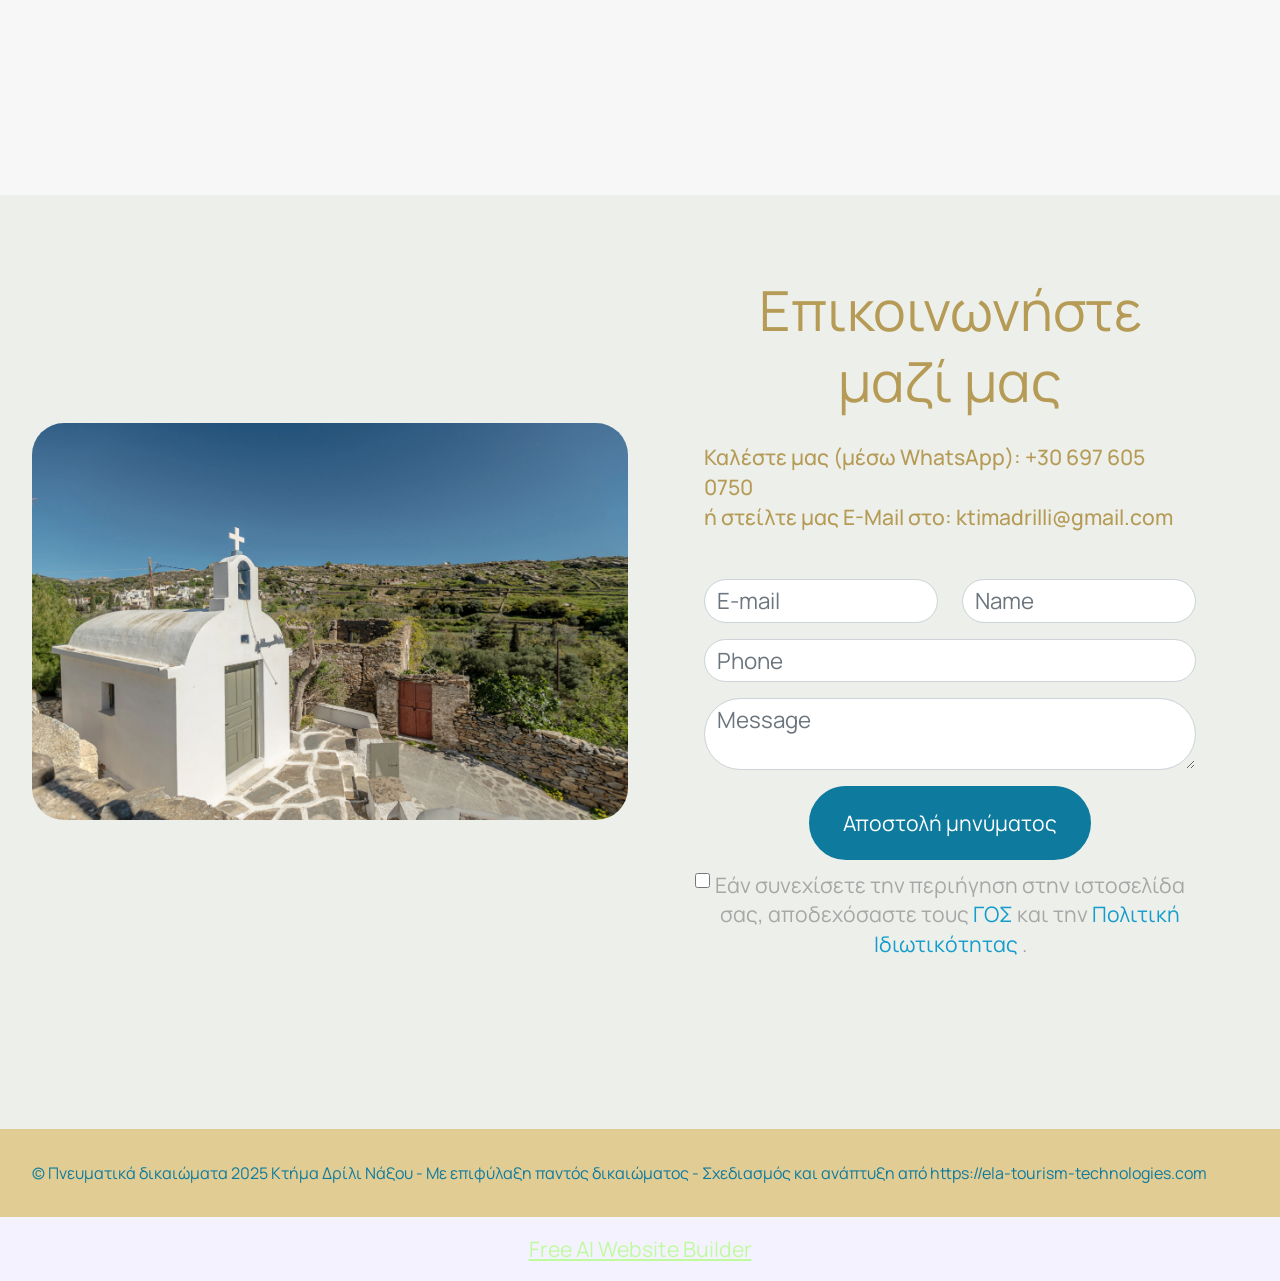
==== commit c2e72704: "create github pages" ====
--- a/page1.html
+++ b/page1.html
@@ -1,10 +1,10 @@
 <!DOCTYPE html>
 <html  >
 <head>
-  
+  <!-- Site made with Mobirise Website Builder v6.0.3, https://mobirise.com -->
   <meta charset="UTF-8">
   <meta http-equiv="X-UA-Compatible" content="IE=edge">
-  
+  <meta name="generator" content="Mobirise v6.0.3, mobirise.com">
   <meta name="viewport" content="width=device-width, initial-scale=1, minimum-scale=1">
   <link rel="shortcut icon" href="assets/images/ktima-drilli-logo.webp" type="image/x-icon">
   <meta name="description" content="Ktima Drilli offers luxurious 90 m² villas in Naxos, blending comfort and natural beauty. Perfect for families, couples, or friends seeking a relaxing, private escape in Greece.">
@@ -16,17 +16,16 @@
   <link rel="stylesheet" href="assets/bootstrap/css/bootstrap-grid.min.css">
   <link rel="stylesheet" href="assets/bootstrap/css/bootstrap-reboot.min.css">
   <link rel="stylesheet" href="assets/web/assets/gdpr-plugin/gdpr-styles.css">
-    <link rel="stylesheet" href="assets/dropdown/css/style.css">
+  <link rel="stylesheet" href="assets/dropdown/css/style.css">
   <link rel="stylesheet" href="assets/theme/css/style.css">
   <link rel="stylesheet" href="assets/gallery/style.css">
   <link rel="preload" href="https://fonts.googleapis.com/css2?family=Manrope:wght@400;700&display=swap&display=swap" as="style" onload="this.onload=null;this.rel='stylesheet'">
   <noscript><link rel="stylesheet" href="https://fonts.googleapis.com/css2?family=Manrope:wght@400;700&display=swap&display=swap"></noscript>
-  <link rel="preload" as="style" href="assets/mobirise/css/mbr-additional.css?v=BEhBNl"><link rel="stylesheet" href="assets/mobirise/css/mbr-additional.css?v=BEhBNl" type="text/css">
-
-  
-  
-  
-
+  <link rel="preload" as="style" href="assets/mobirise/css/mbr-additional.css?v=QflstC"><link rel="stylesheet" href="assets/mobirise/css/mbr-additional.css?v=QflstC" type="text/css">
+
+  
+  
+  
 </head>
 <body>
   
@@ -80,9 +79,9 @@
 
 <section data-bs-version="5.1" class="slider3 cid-uOdEQd5ju1 mbr-fullscreen" id="slider3-r">
     
-    <div class="carousel slide carousel-fade" id="uPeLheIA3d" data-ride="carousel" data-bs-ride="carousel" data-interval="7000" data-bs-interval="7000">
+    <div class="carousel slide carousel-fade" id="uQft56HOuo" data-ride="carousel" data-bs-ride="carousel" data-interval="7000" data-bs-interval="7000">
         <ol class="carousel-indicators">
-            <li data-slide-to="0" data-bs-slide-to="0" class="active" data-target="#uPeLheIA3d" data-bs-target="#uPeLheIA3d"></li><li data-slide-to="1" data-bs-slide-to="1" class="" data-target="#uPeLheIA3d" data-bs-target="#uPeLheIA3d"></li><li data-slide-to="2" data-bs-slide-to="2" class="" data-target="#uPeLheIA3d" data-bs-target="#uPeLheIA3d"></li><li data-slide-to="3" data-bs-slide-to="3" class="" data-target="#uPeLheIA3d" data-bs-target="#uPeLheIA3d"></li><li data-slide-to="4" data-bs-slide-to="4" class="" data-target="#uPeLheIA3d" data-bs-target="#uPeLheIA3d"></li><li data-slide-to="5" data-bs-slide-to="5" class="" data-target="#uPeLheIA3d" data-bs-target="#uPeLheIA3d"></li><li data-slide-to="6" data-bs-slide-to="6" class="" data-target="#uPeLheIA3d" data-bs-target="#uPeLheIA3d"></li><li data-slide-to="7" data-bs-slide-to="7" class="" data-target="#uPeLheIA3d" data-bs-target="#uPeLheIA3d"></li><li data-slide-to="8" data-bs-slide-to="8" class="" data-target="#uPeLheIA3d" data-bs-target="#uPeLheIA3d"></li><li data-slide-to="9" data-bs-slide-to="9" class="" data-target="#uPeLheIA3d" data-bs-target="#uPeLheIA3d"></li>
+            <li data-slide-to="0" data-bs-slide-to="0" class="active" data-target="#uQft56HOuo" data-bs-target="#uQft56HOuo"></li><li data-slide-to="1" data-bs-slide-to="1" class="" data-target="#uQft56HOuo" data-bs-target="#uQft56HOuo"></li><li data-slide-to="2" data-bs-slide-to="2" class="" data-target="#uQft56HOuo" data-bs-target="#uQft56HOuo"></li><li data-slide-to="3" data-bs-slide-to="3" class="" data-target="#uQft56HOuo" data-bs-target="#uQft56HOuo"></li><li data-slide-to="4" data-bs-slide-to="4" class="" data-target="#uQft56HOuo" data-bs-target="#uQft56HOuo"></li><li data-slide-to="5" data-bs-slide-to="5" class="" data-target="#uQft56HOuo" data-bs-target="#uQft56HOuo"></li><li data-slide-to="6" data-bs-slide-to="6" class="" data-target="#uQft56HOuo" data-bs-target="#uQft56HOuo"></li><li data-slide-to="7" data-bs-slide-to="7" class="" data-target="#uQft56HOuo" data-bs-target="#uQft56HOuo"></li><li data-slide-to="8" data-bs-slide-to="8" class="" data-target="#uQft56HOuo" data-bs-target="#uQft56HOuo"></li><li data-slide-to="9" data-bs-slide-to="9" class="" data-target="#uQft56HOuo" data-bs-target="#uQft56HOuo"></li>
             
             
         </ol>
@@ -151,11 +150,11 @@
                 </div>
             </div>
         </div>
-        <a class="carousel-control carousel-control-prev" role="button" data-slide="prev" data-bs-slide="prev" href="#uPeLheIA3d">
+        <a class="carousel-control carousel-control-prev" role="button" data-slide="prev" data-bs-slide="prev" href="#uQft56HOuo">
             <span class="mobi-mbri mobi-mbri-arrow-prev" aria-hidden="true"></span>
             <span class="sr-only visually-hidden">Previous</span>
         </a>
-        <a class="carousel-control carousel-control-next" role="button" data-slide="next" data-bs-slide="next" href="#uPeLheIA3d">
+        <a class="carousel-control carousel-control-next" role="button" data-slide="next" data-bs-slide="next" href="#uQft56HOuo">
             <span class="mobi-mbri mobi-mbri-arrow-next" aria-hidden="true"></span>
             <span class="sr-only visually-hidden">Next</span>
         </a>
@@ -289,8 +288,8 @@
         </div>
         <div class="row mbr-gallery mbr-masonry" data-masonry="{&quot;percentPosition&quot;: true }">
             <div class="col-12 col-md-6 col-lg-3 item gallery-image">
-                <div class="item-wrapper" data-toggle="modal" data-bs-toggle="modal" data-target="#uPeLhfk6Uy-modal" data-bs-target="#uPeLhfk6Uy-modal">
-                    <img class="w-100" src="assets/images/ktima-drilli-61.webp" alt="" data-slide-to="0" data-bs-slide-to="0" data-target="#lb-uPeLhfk6Uy" data-bs-target="#lb-uPeLhfk6Uy">
+                <div class="item-wrapper" data-toggle="modal" data-bs-toggle="modal" data-target="#uQft57aEhF-modal" data-bs-target="#uQft57aEhF-modal">
+                    <img class="w-100" src="assets/images/ktima-drilli-61.webp" alt="" data-slide-to="0" data-bs-slide-to="0" data-target="#lb-uQft57aEhF" data-bs-target="#lb-uQft57aEhF">
                     <div class="icon-wrapper">
                         <span class="mobi-mbri mobi-mbri-search mbr-iconfont mbr-iconfont-btn"></span>
                     </div>
@@ -298,8 +297,8 @@
                 
             </div>
             <div class="col-12 col-md-6 col-lg-3 item gallery-image">
-                <div class="item-wrapper" data-toggle="modal" data-bs-toggle="modal" data-target="#uPeLhfk6Uy-modal" data-bs-target="#uPeLhfk6Uy-modal">
-                    <img class="w-100" src="assets/images/ktima-drilli-116.webp" alt="" data-slide-to="1" data-bs-slide-to="1" data-target="#lb-uPeLhfk6Uy" data-bs-target="#lb-uPeLhfk6Uy">
+                <div class="item-wrapper" data-toggle="modal" data-bs-toggle="modal" data-target="#uQft57aEhF-modal" data-bs-target="#uQft57aEhF-modal">
+                    <img class="w-100" src="assets/images/ktima-drilli-116.webp" alt="" data-slide-to="1" data-bs-slide-to="1" data-target="#lb-uQft57aEhF" data-bs-target="#lb-uQft57aEhF">
                     <div class="icon-wrapper">
                         <span class="mobi-mbri mobi-mbri-search mbr-iconfont mbr-iconfont-btn"></span>
                     </div>
@@ -307,8 +306,8 @@
                 
             </div>
             <div class="col-12 col-md-6 col-lg-3 item gallery-image">
-                <div class="item-wrapper" data-toggle="modal" data-bs-toggle="modal" data-target="#uPeLhfk6Uy-modal" data-bs-target="#uPeLhfk6Uy-modal">
-                    <img class="w-100" src="assets/images/ktima-drilli-62.webp" alt="" data-slide-to="2" data-bs-slide-to="2" data-target="#lb-uPeLhfk6Uy" data-bs-target="#lb-uPeLhfk6Uy">
+                <div class="item-wrapper" data-toggle="modal" data-bs-toggle="modal" data-target="#uQft57aEhF-modal" data-bs-target="#uQft57aEhF-modal">
+                    <img class="w-100" src="assets/images/ktima-drilli-62.webp" alt="" data-slide-to="2" data-bs-slide-to="2" data-target="#lb-uQft57aEhF" data-bs-target="#lb-uQft57aEhF">
                     <div class="icon-wrapper">
                         <span class="mobi-mbri mobi-mbri-search mbr-iconfont mbr-iconfont-btn"></span>
                     </div>
@@ -316,8 +315,8 @@
                 
             </div>
             <div class="col-12 col-md-6 col-lg-3 item gallery-image">
-                <div class="item-wrapper" data-toggle="modal" data-bs-toggle="modal" data-target="#uPeLhfk6Uy-modal" data-bs-target="#uPeLhfk6Uy-modal">
-                    <img class="w-100" src="assets/images/ktima-drilli-101.webp" alt="" data-slide-to="3" data-bs-slide-to="3" data-target="#lb-uPeLhfk6Uy" data-bs-target="#lb-uPeLhfk6Uy">
+                <div class="item-wrapper" data-toggle="modal" data-bs-toggle="modal" data-target="#uQft57aEhF-modal" data-bs-target="#uQft57aEhF-modal">
+                    <img class="w-100" src="assets/images/ktima-drilli-101.webp" alt="" data-slide-to="3" data-bs-slide-to="3" data-target="#lb-uQft57aEhF" data-bs-target="#lb-uQft57aEhF">
                     <div class="icon-wrapper">
                         <span class="mobi-mbri mobi-mbri-search mbr-iconfont mbr-iconfont-btn"></span>
                     </div>
@@ -325,8 +324,8 @@
                 
             </div>
             <div class="col-12 col-md-6 col-lg-3 item gallery-image">
-                <div class="item-wrapper" data-toggle="modal" data-bs-toggle="modal" data-target="#uPeLhfk6Uy-modal" data-bs-target="#uPeLhfk6Uy-modal">
-                    <img class="w-100" src="assets/images/ktima-drilli-120.webp" alt="" data-slide-to="4" data-bs-slide-to="4" data-target="#lb-uPeLhfk6Uy" data-bs-target="#lb-uPeLhfk6Uy">
+                <div class="item-wrapper" data-toggle="modal" data-bs-toggle="modal" data-target="#uQft57aEhF-modal" data-bs-target="#uQft57aEhF-modal">
+                    <img class="w-100" src="assets/images/ktima-drilli-120.webp" alt="" data-slide-to="4" data-bs-slide-to="4" data-target="#lb-uQft57aEhF" data-bs-target="#lb-uQft57aEhF">
                     <div class="icon-wrapper">
                         <span class="mobi-mbri mobi-mbri-search mbr-iconfont mbr-iconfont-btn"></span>
                     </div>
@@ -334,8 +333,8 @@
                 
             </div>
             <div class="col-12 col-md-6 col-lg-3 item gallery-image">
-                <div class="item-wrapper" data-toggle="modal" data-bs-toggle="modal" data-target="#uPeLhfk6Uy-modal" data-bs-target="#uPeLhfk6Uy-modal">
-                    <img class="w-100" src="assets/images/ktima-drilli-119.webp" alt="" data-slide-to="5" data-bs-slide-to="5" data-target="#lb-uPeLhfk6Uy" data-bs-target="#lb-uPeLhfk6Uy">
+                <div class="item-wrapper" data-toggle="modal" data-bs-toggle="modal" data-target="#uQft57aEhF-modal" data-bs-target="#uQft57aEhF-modal">
+                    <img class="w-100" src="assets/images/ktima-drilli-119.webp" alt="" data-slide-to="5" data-bs-slide-to="5" data-target="#lb-uQft57aEhF" data-bs-target="#lb-uQft57aEhF">
                     <div class="icon-wrapper">
                         <span class="mobi-mbri mobi-mbri-search mbr-iconfont mbr-iconfont-btn"></span>
                     </div>
@@ -343,190 +342,190 @@
                 
             </div>
             <div class="col-12 col-md-6 col-lg-3 item gallery-image">
-                <div class="item-wrapper" data-toggle="modal" data-bs-toggle="modal" data-target="#uPeLhfk6Uy-modal" data-bs-target="#uPeLhfk6Uy-modal">
-                    <img class="w-100" src="assets/images/ktima-drilli-66.webp" alt="" data-slide-to="6" data-bs-slide-to="6" data-target="#lb-uPeLhfk6Uy" data-bs-target="#lb-uPeLhfk6Uy">
-                    <div class="icon-wrapper">
-                        <span class="mobi-mbri mobi-mbri-search mbr-iconfont mbr-iconfont-btn"></span>
-                    </div>
-                </div>
-                
-            </div><div class="col-12 col-md-6 col-lg-3 item gallery-image">
-                <div class="item-wrapper" data-toggle="modal" data-bs-toggle="modal" data-target="#uPeLhfk6Uy-modal" data-bs-target="#uPeLhfk6Uy-modal">
-                    <img class="w-100" src="assets/images/ktima-drilli-69.webp" alt="" data-slide-to="7" data-bs-slide-to="7" data-target="#lb-uPeLhfk6Uy" data-bs-target="#lb-uPeLhfk6Uy">
-                    <div class="icon-wrapper">
-                        <span class="mobi-mbri mobi-mbri-search mbr-iconfont mbr-iconfont-btn"></span>
-                    </div>
-                </div>
-                
-            </div><div class="col-12 col-md-6 col-lg-3 item gallery-image">
-                <div class="item-wrapper" data-toggle="modal" data-bs-toggle="modal" data-target="#uPeLhfk6Uy-modal" data-bs-target="#uPeLhfk6Uy-modal">
-                    <img class="w-100" src="assets/images/ktima-drilli-68.webp" alt="" data-slide-to="8" data-bs-slide-to="8" data-target="#lb-uPeLhfk6Uy" data-bs-target="#lb-uPeLhfk6Uy">
-                    <div class="icon-wrapper">
-                        <span class="mobi-mbri mobi-mbri-search mbr-iconfont mbr-iconfont-btn"></span>
-                    </div>
-                </div>
-                
-            </div><div class="col-12 col-md-6 col-lg-3 item gallery-image">
-                <div class="item-wrapper" data-toggle="modal" data-bs-toggle="modal" data-target="#uPeLhfk6Uy-modal" data-bs-target="#uPeLhfk6Uy-modal">
-                    <img class="w-100" src="assets/images/ktima-drilli-85.webp" alt="" data-slide-to="9" data-bs-slide-to="9" data-target="#lb-uPeLhfk6Uy" data-bs-target="#lb-uPeLhfk6Uy">
-                    <div class="icon-wrapper">
-                        <span class="mobi-mbri mobi-mbri-search mbr-iconfont mbr-iconfont-btn"></span>
-                    </div>
-                </div>
-                
-            </div><div class="col-12 col-md-6 col-lg-3 item gallery-image">
-                <div class="item-wrapper" data-toggle="modal" data-bs-toggle="modal" data-target="#uPeLhfk6Uy-modal" data-bs-target="#uPeLhfk6Uy-modal">
-                    <img class="w-100" src="assets/images/ktima-drilli-22.webp" alt="" data-slide-to="10" data-bs-slide-to="10" data-target="#lb-uPeLhfk6Uy" data-bs-target="#lb-uPeLhfk6Uy">
-                    <div class="icon-wrapper">
-                        <span class="mobi-mbri mobi-mbri-search mbr-iconfont mbr-iconfont-btn"></span>
-                    </div>
-                </div>
-                
-            </div><div class="col-12 col-md-6 col-lg-3 item gallery-image">
-                <div class="item-wrapper" data-toggle="modal" data-bs-toggle="modal" data-target="#uPeLhfk6Uy-modal" data-bs-target="#uPeLhfk6Uy-modal">
-                    <img class="w-100" src="assets/images/ktima-drilli-17.webp" alt="" data-slide-to="11" data-bs-slide-to="11" data-target="#lb-uPeLhfk6Uy" data-bs-target="#lb-uPeLhfk6Uy">
-                    <div class="icon-wrapper">
-                        <span class="mobi-mbri mobi-mbri-search mbr-iconfont mbr-iconfont-btn"></span>
-                    </div>
-                </div>
-                
-            </div><div class="col-12 col-md-6 col-lg-3 item gallery-image">
-                <div class="item-wrapper" data-toggle="modal" data-bs-toggle="modal" data-target="#uPeLhfk6Uy-modal" data-bs-target="#uPeLhfk6Uy-modal">
-                    <img class="w-100" src="assets/images/ktima-drilli-20.webp" alt="" data-slide-to="12" data-bs-slide-to="12" data-target="#lb-uPeLhfk6Uy" data-bs-target="#lb-uPeLhfk6Uy">
-                    <div class="icon-wrapper">
-                        <span class="mobi-mbri mobi-mbri-search mbr-iconfont mbr-iconfont-btn"></span>
-                    </div>
-                </div>
-                
-            </div><div class="col-12 col-md-6 col-lg-3 item gallery-image">
-                <div class="item-wrapper" data-toggle="modal" data-bs-toggle="modal" data-target="#uPeLhfk6Uy-modal" data-bs-target="#uPeLhfk6Uy-modal">
-                    <img class="w-100" src="assets/images/ktima-drilli-16.webp" alt="" data-slide-to="13" data-bs-slide-to="13" data-target="#lb-uPeLhfk6Uy" data-bs-target="#lb-uPeLhfk6Uy">
-                    <div class="icon-wrapper">
-                        <span class="mobi-mbri mobi-mbri-search mbr-iconfont mbr-iconfont-btn"></span>
-                    </div>
-                </div>
-                
-            </div><div class="col-12 col-md-6 col-lg-3 item gallery-image">
-                <div class="item-wrapper" data-toggle="modal" data-bs-toggle="modal" data-target="#uPeLhfk6Uy-modal" data-bs-target="#uPeLhfk6Uy-modal">
-                    <img class="w-100" src="assets/images/ktima-drilli-31.webp" alt="" data-slide-to="14" data-bs-slide-to="14" data-target="#lb-uPeLhfk6Uy" data-bs-target="#lb-uPeLhfk6Uy">
-                    <div class="icon-wrapper">
-                        <span class="mobi-mbri mobi-mbri-search mbr-iconfont mbr-iconfont-btn"></span>
-                    </div>
-                </div>
-                
-            </div><div class="col-12 col-md-6 col-lg-3 item gallery-image">
-                <div class="item-wrapper" data-toggle="modal" data-bs-toggle="modal" data-target="#uPeLhfk6Uy-modal" data-bs-target="#uPeLhfk6Uy-modal">
-                    <img class="w-100" src="assets/images/ktima-drilli-125.webp" alt="" data-slide-to="15" data-bs-slide-to="15" data-target="#lb-uPeLhfk6Uy" data-bs-target="#lb-uPeLhfk6Uy">
-                    <div class="icon-wrapper">
-                        <span class="mobi-mbri mobi-mbri-search mbr-iconfont mbr-iconfont-btn"></span>
-                    </div>
-                </div>
-                
-            </div><div class="col-12 col-md-6 col-lg-3 item gallery-image">
-                <div class="item-wrapper" data-toggle="modal" data-bs-toggle="modal" data-target="#uPeLhfk6Uy-modal" data-bs-target="#uPeLhfk6Uy-modal">
-                    <img class="w-100" src="assets/images/ktima-drilli-118.webp" alt="" data-slide-to="16" data-bs-slide-to="16" data-target="#lb-uPeLhfk6Uy" data-bs-target="#lb-uPeLhfk6Uy">
-                    <div class="icon-wrapper">
-                        <span class="mobi-mbri mobi-mbri-search mbr-iconfont mbr-iconfont-btn"></span>
-                    </div>
-                </div>
-                
-            </div><div class="col-12 col-md-6 col-lg-3 item gallery-image">
-                <div class="item-wrapper" data-toggle="modal" data-bs-toggle="modal" data-target="#uPeLhfk6Uy-modal" data-bs-target="#uPeLhfk6Uy-modal">
-                    <img class="w-100" src="assets/images/ktima-drilli-68.webp" alt="" data-slide-to="17" data-bs-slide-to="17" data-target="#lb-uPeLhfk6Uy" data-bs-target="#lb-uPeLhfk6Uy">
-                    <div class="icon-wrapper">
-                        <span class="mobi-mbri mobi-mbri-search mbr-iconfont mbr-iconfont-btn"></span>
-                    </div>
-                </div>
-                
-            </div><div class="col-12 col-md-6 col-lg-3 item gallery-image">
-                <div class="item-wrapper" data-toggle="modal" data-bs-toggle="modal" data-target="#uPeLhfk6Uy-modal" data-bs-target="#uPeLhfk6Uy-modal">
-                    <img class="w-100" src="assets/images/ktima-drilli-72.webp" alt="" data-slide-to="18" data-bs-slide-to="18" data-target="#lb-uPeLhfk6Uy" data-bs-target="#lb-uPeLhfk6Uy">
-                    <div class="icon-wrapper">
-                        <span class="mobi-mbri mobi-mbri-search mbr-iconfont mbr-iconfont-btn"></span>
-                    </div>
-                </div>
-                
-            </div><div class="col-12 col-md-6 col-lg-3 item gallery-image">
-                <div class="item-wrapper" data-toggle="modal" data-bs-toggle="modal" data-target="#uPeLhfk6Uy-modal" data-bs-target="#uPeLhfk6Uy-modal">
-                    <img class="w-100" src="assets/images/ktima-drilli-76.webp" alt="" data-slide-to="19" data-bs-slide-to="19" data-target="#lb-uPeLhfk6Uy" data-bs-target="#lb-uPeLhfk6Uy">
-                    <div class="icon-wrapper">
-                        <span class="mobi-mbri mobi-mbri-search mbr-iconfont mbr-iconfont-btn"></span>
-                    </div>
-                </div>
-                
-            </div>
-        </div>
-
-        <div class="modal mbr-slider" tabindex="-1" role="dialog" aria-hidden="true" id="uPeLhfk6Uy-modal">
+                <div class="item-wrapper" data-toggle="modal" data-bs-toggle="modal" data-target="#uQft57aEhF-modal" data-bs-target="#uQft57aEhF-modal">
+                    <img class="w-100" src="assets/images/ktima-drilli-66.webp" alt="" data-slide-to="6" data-bs-slide-to="6" data-target="#lb-uQft57aEhF" data-bs-target="#lb-uQft57aEhF">
+                    <div class="icon-wrapper">
+                        <span class="mobi-mbri mobi-mbri-search mbr-iconfont mbr-iconfont-btn"></span>
+                    </div>
+                </div>
+                
+            </div><div class="col-12 col-md-6 col-lg-3 item gallery-image">
+                <div class="item-wrapper" data-toggle="modal" data-bs-toggle="modal" data-target="#uQft57aEhF-modal" data-bs-target="#uQft57aEhF-modal">
+                    <img class="w-100" src="assets/images/ktima-drilli-69.webp" alt="" data-slide-to="7" data-bs-slide-to="7" data-target="#lb-uQft57aEhF" data-bs-target="#lb-uQft57aEhF">
+                    <div class="icon-wrapper">
+                        <span class="mobi-mbri mobi-mbri-search mbr-iconfont mbr-iconfont-btn"></span>
+                    </div>
+                </div>
+                
+            </div><div class="col-12 col-md-6 col-lg-3 item gallery-image">
+                <div class="item-wrapper" data-toggle="modal" data-bs-toggle="modal" data-target="#uQft57aEhF-modal" data-bs-target="#uQft57aEhF-modal">
+                    <img class="w-100" src="assets/images/ktima-drilli-68.webp" alt="" data-slide-to="8" data-bs-slide-to="8" data-target="#lb-uQft57aEhF" data-bs-target="#lb-uQft57aEhF">
+                    <div class="icon-wrapper">
+                        <span class="mobi-mbri mobi-mbri-search mbr-iconfont mbr-iconfont-btn"></span>
+                    </div>
+                </div>
+                
+            </div><div class="col-12 col-md-6 col-lg-3 item gallery-image">
+                <div class="item-wrapper" data-toggle="modal" data-bs-toggle="modal" data-target="#uQft57aEhF-modal" data-bs-target="#uQft57aEhF-modal">
+                    <img class="w-100" src="assets/images/ktima-drilli-85.webp" alt="" data-slide-to="9" data-bs-slide-to="9" data-target="#lb-uQft57aEhF" data-bs-target="#lb-uQft57aEhF">
+                    <div class="icon-wrapper">
+                        <span class="mobi-mbri mobi-mbri-search mbr-iconfont mbr-iconfont-btn"></span>
+                    </div>
+                </div>
+                
+            </div><div class="col-12 col-md-6 col-lg-3 item gallery-image">
+                <div class="item-wrapper" data-toggle="modal" data-bs-toggle="modal" data-target="#uQft57aEhF-modal" data-bs-target="#uQft57aEhF-modal">
+                    <img class="w-100" src="assets/images/ktima-drilli-22.webp" alt="" data-slide-to="10" data-bs-slide-to="10" data-target="#lb-uQft57aEhF" data-bs-target="#lb-uQft57aEhF">
+                    <div class="icon-wrapper">
+                        <span class="mobi-mbri mobi-mbri-search mbr-iconfont mbr-iconfont-btn"></span>
+                    </div>
+                </div>
+                
+            </div><div class="col-12 col-md-6 col-lg-3 item gallery-image">
+                <div class="item-wrapper" data-toggle="modal" data-bs-toggle="modal" data-target="#uQft57aEhF-modal" data-bs-target="#uQft57aEhF-modal">
+                    <img class="w-100" src="assets/images/ktima-drilli-17.webp" alt="" data-slide-to="11" data-bs-slide-to="11" data-target="#lb-uQft57aEhF" data-bs-target="#lb-uQft57aEhF">
+                    <div class="icon-wrapper">
+                        <span class="mobi-mbri mobi-mbri-search mbr-iconfont mbr-iconfont-btn"></span>
+                    </div>
+                </div>
+                
+            </div><div class="col-12 col-md-6 col-lg-3 item gallery-image">
+                <div class="item-wrapper" data-toggle="modal" data-bs-toggle="modal" data-target="#uQft57aEhF-modal" data-bs-target="#uQft57aEhF-modal">
+                    <img class="w-100" src="assets/images/ktima-drilli-20.webp" alt="" data-slide-to="12" data-bs-slide-to="12" data-target="#lb-uQft57aEhF" data-bs-target="#lb-uQft57aEhF">
+                    <div class="icon-wrapper">
+                        <span class="mobi-mbri mobi-mbri-search mbr-iconfont mbr-iconfont-btn"></span>
+                    </div>
+                </div>
+                
+            </div><div class="col-12 col-md-6 col-lg-3 item gallery-image">
+                <div class="item-wrapper" data-toggle="modal" data-bs-toggle="modal" data-target="#uQft57aEhF-modal" data-bs-target="#uQft57aEhF-modal">
+                    <img class="w-100" src="assets/images/ktima-drilli-16.webp" alt="" data-slide-to="13" data-bs-slide-to="13" data-target="#lb-uQft57aEhF" data-bs-target="#lb-uQft57aEhF">
+                    <div class="icon-wrapper">
+                        <span class="mobi-mbri mobi-mbri-search mbr-iconfont mbr-iconfont-btn"></span>
+                    </div>
+                </div>
+                
+            </div><div class="col-12 col-md-6 col-lg-3 item gallery-image">
+                <div class="item-wrapper" data-toggle="modal" data-bs-toggle="modal" data-target="#uQft57aEhF-modal" data-bs-target="#uQft57aEhF-modal">
+                    <img class="w-100" src="assets/images/ktima-drilli-31.webp" alt="" data-slide-to="14" data-bs-slide-to="14" data-target="#lb-uQft57aEhF" data-bs-target="#lb-uQft57aEhF">
+                    <div class="icon-wrapper">
+                        <span class="mobi-mbri mobi-mbri-search mbr-iconfont mbr-iconfont-btn"></span>
+                    </div>
+                </div>
+                
+            </div><div class="col-12 col-md-6 col-lg-3 item gallery-image">
+                <div class="item-wrapper" data-toggle="modal" data-bs-toggle="modal" data-target="#uQft57aEhF-modal" data-bs-target="#uQft57aEhF-modal">
+                    <img class="w-100" src="assets/images/ktima-drilli-125.webp" alt="" data-slide-to="15" data-bs-slide-to="15" data-target="#lb-uQft57aEhF" data-bs-target="#lb-uQft57aEhF">
+                    <div class="icon-wrapper">
+                        <span class="mobi-mbri mobi-mbri-search mbr-iconfont mbr-iconfont-btn"></span>
+                    </div>
+                </div>
+                
+            </div><div class="col-12 col-md-6 col-lg-3 item gallery-image">
+                <div class="item-wrapper" data-toggle="modal" data-bs-toggle="modal" data-target="#uQft57aEhF-modal" data-bs-target="#uQft57aEhF-modal">
+                    <img class="w-100" src="assets/images/ktima-drilli-118.webp" alt="" data-slide-to="16" data-bs-slide-to="16" data-target="#lb-uQft57aEhF" data-bs-target="#lb-uQft57aEhF">
+                    <div class="icon-wrapper">
+                        <span class="mobi-mbri mobi-mbri-search mbr-iconfont mbr-iconfont-btn"></span>
+                    </div>
+                </div>
+                
+            </div><div class="col-12 col-md-6 col-lg-3 item gallery-image">
+                <div class="item-wrapper" data-toggle="modal" data-bs-toggle="modal" data-target="#uQft57aEhF-modal" data-bs-target="#uQft57aEhF-modal">
+                    <img class="w-100" src="assets/images/ktima-drilli-68.webp" alt="" data-slide-to="17" data-bs-slide-to="17" data-target="#lb-uQft57aEhF" data-bs-target="#lb-uQft57aEhF">
+                    <div class="icon-wrapper">
+                        <span class="mobi-mbri mobi-mbri-search mbr-iconfont mbr-iconfont-btn"></span>
+                    </div>
+                </div>
+                
+            </div><div class="col-12 col-md-6 col-lg-3 item gallery-image">
+                <div class="item-wrapper" data-toggle="modal" data-bs-toggle="modal" data-target="#uQft57aEhF-modal" data-bs-target="#uQft57aEhF-modal">
+                    <img class="w-100" src="assets/images/ktima-drilli-72.webp" alt="" data-slide-to="18" data-bs-slide-to="18" data-target="#lb-uQft57aEhF" data-bs-target="#lb-uQft57aEhF">
+                    <div class="icon-wrapper">
+                        <span class="mobi-mbri mobi-mbri-search mbr-iconfont mbr-iconfont-btn"></span>
+                    </div>
+                </div>
+                
+            </div><div class="col-12 col-md-6 col-lg-3 item gallery-image">
+                <div class="item-wrapper" data-toggle="modal" data-bs-toggle="modal" data-target="#uQft57aEhF-modal" data-bs-target="#uQft57aEhF-modal">
+                    <img class="w-100" src="assets/images/ktima-drilli-76.webp" alt="" data-slide-to="19" data-bs-slide-to="19" data-target="#lb-uQft57aEhF" data-bs-target="#lb-uQft57aEhF">
+                    <div class="icon-wrapper">
+                        <span class="mobi-mbri mobi-mbri-search mbr-iconfont mbr-iconfont-btn"></span>
+                    </div>
+                </div>
+                
+            </div>
+        </div>
+
+        <div class="modal mbr-slider" tabindex="-1" role="dialog" aria-hidden="true" id="uQft57aEhF-modal">
             <div class="modal-dialog" role="document">
                 <div class="modal-content">
                     <div class="modal-body">
-                        <div class="carousel slide carousel-fade" id="lb-uPeLhfk6Uy" data-interval="5000" data-bs-interval="5000">
+                        <div class="carousel slide carousel-fade" id="lb-uQft57aEhF" data-interval="5000" data-bs-interval="5000">
                             <div class="carousel-inner">
                                 <div class="carousel-item active">
-                                    <img class="d-block w-100" src="assets/images/ktima-drilli-61.webp" alt="">
+                                    <img class="d-block w-100" src="assets/images/ktima-drilli-61.webp" alt="Mobirise Website Builder">
                                 </div>
                                 <div class="carousel-item">
-                                    <img class="d-block w-100" src="assets/images/ktima-drilli-116.webp" alt="">
+                                    <img class="d-block w-100" src="assets/images/ktima-drilli-116.webp" alt="Mobirise Website Builder">
                                 </div>
                                 <div class="carousel-item">
-                                    <img class="d-block w-100" src="assets/images/ktima-drilli-62.webp" alt="">
+                                    <img class="d-block w-100" src="assets/images/ktima-drilli-62.webp" alt="Mobirise Website Builder">
                                 </div>
                                 <div class="carousel-item">
-                                    <img class="d-block w-100" src="assets/images/ktima-drilli-101.webp" alt="">
+                                    <img class="d-block w-100" src="assets/images/ktima-drilli-101.webp" alt="Mobirise Website Builder">
                                 </div>
                                 <div class="carousel-item">
-                                    <img class="d-block w-100" src="assets/images/ktima-drilli-120.webp" alt="">
+                                    <img class="d-block w-100" src="assets/images/ktima-drilli-120.webp" alt="Mobirise Website Builder">
                                 </div>
                                 <div class="carousel-item">
-                                    <img class="d-block w-100" src="assets/images/ktima-drilli-119.webp" alt="">
+                                    <img class="d-block w-100" src="assets/images/ktima-drilli-119.webp" alt="Mobirise Website Builder">
                                 </div>
                                 <div class="carousel-item">
-                                    <img class="d-block w-100" src="assets/images/ktima-drilli-66.webp" alt="">
-                                </div><div class="carousel-item">
-                                    <img class="d-block w-100" src="assets/images/ktima-drilli-69.webp" alt="">
-                                </div><div class="carousel-item">
-                                    <img class="d-block w-100" src="assets/images/ktima-drilli-68.webp" alt="">
-                                </div><div class="carousel-item">
-                                    <img class="d-block w-100" src="assets/images/ktima-drilli-85.webp" alt="">
-                                </div><div class="carousel-item">
-                                    <img class="d-block w-100" src="assets/images/ktima-drilli-22.webp" alt="">
-                                </div><div class="carousel-item">
-                                    <img class="d-block w-100" src="assets/images/ktima-drilli-17.webp" alt="">
-                                </div><div class="carousel-item">
-                                    <img class="d-block w-100" src="assets/images/ktima-drilli-20.webp" alt="">
-                                </div><div class="carousel-item">
-                                    <img class="d-block w-100" src="assets/images/ktima-drilli-16.webp" alt="">
-                                </div><div class="carousel-item">
-                                    <img class="d-block w-100" src="assets/images/ktima-drilli-31.webp" alt="">
-                                </div><div class="carousel-item">
-                                    <img class="d-block w-100" src="assets/images/ktima-drilli-125.webp" alt="">
-                                </div><div class="carousel-item">
-                                    <img class="d-block w-100" src="assets/images/ktima-drilli-118.webp" alt="">
-                                </div><div class="carousel-item">
-                                    <img class="d-block w-100" src="assets/images/ktima-drilli-68.webp" alt="">
-                                </div><div class="carousel-item">
-                                    <img class="d-block w-100" src="assets/images/ktima-drilli-72.webp" alt="">
-                                </div><div class="carousel-item">
-                                    <img class="d-block w-100" src="assets/images/ktima-drilli-76.webp" alt="">
+                                    <img class="d-block w-100" src="assets/images/ktima-drilli-66.webp" alt="Mobirise Website Builder">
+                                </div><div class="carousel-item">
+                                    <img class="d-block w-100" src="assets/images/ktima-drilli-69.webp" alt="Mobirise Website Builder">
+                                </div><div class="carousel-item">
+                                    <img class="d-block w-100" src="assets/images/ktima-drilli-68.webp" alt="Mobirise Website Builder">
+                                </div><div class="carousel-item">
+                                    <img class="d-block w-100" src="assets/images/ktima-drilli-85.webp" alt="Mobirise Website Builder">
+                                </div><div class="carousel-item">
+                                    <img class="d-block w-100" src="assets/images/ktima-drilli-22.webp" alt="Mobirise Website Builder">
+                                </div><div class="carousel-item">
+                                    <img class="d-block w-100" src="assets/images/ktima-drilli-17.webp" alt="Mobirise Website Builder">
+                                </div><div class="carousel-item">
+                                    <img class="d-block w-100" src="assets/images/ktima-drilli-20.webp" alt="Mobirise Website Builder">
+                                </div><div class="carousel-item">
+                                    <img class="d-block w-100" src="assets/images/ktima-drilli-16.webp" alt="Mobirise Website Builder">
+                                </div><div class="carousel-item">
+                                    <img class="d-block w-100" src="assets/images/ktima-drilli-31.webp" alt="Mobirise Website Builder">
+                                </div><div class="carousel-item">
+                                    <img class="d-block w-100" src="assets/images/ktima-drilli-125.webp" alt="Mobirise Website Builder">
+                                </div><div class="carousel-item">
+                                    <img class="d-block w-100" src="assets/images/ktima-drilli-118.webp" alt="Mobirise Website Builder">
+                                </div><div class="carousel-item">
+                                    <img class="d-block w-100" src="assets/images/ktima-drilli-68.webp" alt="Mobirise Website Builder">
+                                </div><div class="carousel-item">
+                                    <img class="d-block w-100" src="assets/images/ktima-drilli-72.webp" alt="Mobirise Website Builder">
+                                </div><div class="carousel-item">
+                                    <img class="d-block w-100" src="assets/images/ktima-drilli-76.webp" alt="Mobirise Website Builder">
                                 </div>
                             </div>
                             <ol class="carousel-indicators">
-                                <li data-slide-to="0" data-bs-slide-to="0" class="active" data-target="#lb-uPeLhfk6Uy" data-bs-target="#lb-uPeLhfk6Uy"></li>
-                                <li data-slide-to="1" data-bs-slide-to="1" data-target="#lb-uPeLhfk6Uy" data-bs-target="#lb-uPeLhfk6Uy"></li>
-                                <li data-slide-to="2" data-bs-slide-to="2" data-target="#lb-uPeLhfk6Uy" data-bs-target="#lb-uPeLhfk6Uy"></li>
-                                <li data-slide-to="3" data-bs-slide-to="3" data-target="#lb-uPeLhfk6Uy" data-bs-target="#lb-uPeLhfk6Uy"></li>
-                                <li data-slide-to="4" data-bs-slide-to="4" data-target="#lb-uPeLhfk6Uy" data-bs-target="#lb-uPeLhfk6Uy"></li>
-                                <li data-slide-to="5" data-bs-slide-to="5" data-target="#lb-uPeLhfk6Uy" data-bs-target="#lb-uPeLhfk6Uy"></li>
-                                <li data-slide-to="6" data-bs-slide-to="6" data-target="#lb-uPeLhfk6Uy" data-bs-target="#lb-uPeLhfk6Uy"></li><li data-slide-to="7" data-bs-slide-to="7" data-target="#lb-uPeLhfk6Uy" data-bs-target="#lb-uPeLhfk6Uy"></li><li data-slide-to="8" data-bs-slide-to="8" data-target="#lb-uPeLhfk6Uy" data-bs-target="#lb-uPeLhfk6Uy"></li><li data-slide-to="9" data-bs-slide-to="9" data-target="#lb-uPeLhfk6Uy" data-bs-target="#lb-uPeLhfk6Uy"></li><li data-slide-to="10" data-bs-slide-to="10" data-target="#lb-uPeLhfk6Uy" data-bs-target="#lb-uPeLhfk6Uy"></li><li data-slide-to="11" data-bs-slide-to="11" data-target="#lb-uPeLhfk6Uy" data-bs-target="#lb-uPeLhfk6Uy"></li><li data-slide-to="12" data-bs-slide-to="12" data-target="#lb-uPeLhfk6Uy" data-bs-target="#lb-uPeLhfk6Uy"></li><li data-slide-to="13" data-bs-slide-to="13" data-target="#lb-uPeLhfk6Uy" data-bs-target="#lb-uPeLhfk6Uy"></li><li data-slide-to="14" data-bs-slide-to="14" data-target="#lb-uPeLhfk6Uy" data-bs-target="#lb-uPeLhfk6Uy"></li><li data-slide-to="15" data-bs-slide-to="15" data-target="#lb-uPeLhfk6Uy" data-bs-target="#lb-uPeLhfk6Uy"></li><li data-slide-to="16" data-bs-slide-to="16" data-target="#lb-uPeLhfk6Uy" data-bs-target="#lb-uPeLhfk6Uy"></li><li data-slide-to="17" data-bs-slide-to="17" data-target="#lb-uPeLhfk6Uy" data-bs-target="#lb-uPeLhfk6Uy"></li><li data-slide-to="18" data-bs-slide-to="18" data-target="#lb-uPeLhfk6Uy" data-bs-target="#lb-uPeLhfk6Uy"></li><li data-slide-to="19" data-bs-slide-to="19" data-target="#lb-uPeLhfk6Uy" data-bs-target="#lb-uPeLhfk6Uy"></li>
+                                <li data-slide-to="0" data-bs-slide-to="0" class="active" data-target="#lb-uQft57aEhF" data-bs-target="#lb-uQft57aEhF"></li>
+                                <li data-slide-to="1" data-bs-slide-to="1" data-target="#lb-uQft57aEhF" data-bs-target="#lb-uQft57aEhF"></li>
+                                <li data-slide-to="2" data-bs-slide-to="2" data-target="#lb-uQft57aEhF" data-bs-target="#lb-uQft57aEhF"></li>
+                                <li data-slide-to="3" data-bs-slide-to="3" data-target="#lb-uQft57aEhF" data-bs-target="#lb-uQft57aEhF"></li>
+                                <li data-slide-to="4" data-bs-slide-to="4" data-target="#lb-uQft57aEhF" data-bs-target="#lb-uQft57aEhF"></li>
+                                <li data-slide-to="5" data-bs-slide-to="5" data-target="#lb-uQft57aEhF" data-bs-target="#lb-uQft57aEhF"></li>
+                                <li data-slide-to="6" data-bs-slide-to="6" data-target="#lb-uQft57aEhF" data-bs-target="#lb-uQft57aEhF"></li><li data-slide-to="7" data-bs-slide-to="7" data-target="#lb-uQft57aEhF" data-bs-target="#lb-uQft57aEhF"></li><li data-slide-to="8" data-bs-slide-to="8" data-target="#lb-uQft57aEhF" data-bs-target="#lb-uQft57aEhF"></li><li data-slide-to="9" data-bs-slide-to="9" data-target="#lb-uQft57aEhF" data-bs-target="#lb-uQft57aEhF"></li><li data-slide-to="10" data-bs-slide-to="10" data-target="#lb-uQft57aEhF" data-bs-target="#lb-uQft57aEhF"></li><li data-slide-to="11" data-bs-slide-to="11" data-target="#lb-uQft57aEhF" data-bs-target="#lb-uQft57aEhF"></li><li data-slide-to="12" data-bs-slide-to="12" data-target="#lb-uQft57aEhF" data-bs-target="#lb-uQft57aEhF"></li><li data-slide-to="13" data-bs-slide-to="13" data-target="#lb-uQft57aEhF" data-bs-target="#lb-uQft57aEhF"></li><li data-slide-to="14" data-bs-slide-to="14" data-target="#lb-uQft57aEhF" data-bs-target="#lb-uQft57aEhF"></li><li data-slide-to="15" data-bs-slide-to="15" data-target="#lb-uQft57aEhF" data-bs-target="#lb-uQft57aEhF"></li><li data-slide-to="16" data-bs-slide-to="16" data-target="#lb-uQft57aEhF" data-bs-target="#lb-uQft57aEhF"></li><li data-slide-to="17" data-bs-slide-to="17" data-target="#lb-uQft57aEhF" data-bs-target="#lb-uQft57aEhF"></li><li data-slide-to="18" data-bs-slide-to="18" data-target="#lb-uQft57aEhF" data-bs-target="#lb-uQft57aEhF"></li><li data-slide-to="19" data-bs-slide-to="19" data-target="#lb-uQft57aEhF" data-bs-target="#lb-uQft57aEhF"></li>
                             </ol>
                             <a role="button" href="" class="close" data-dismiss="modal" data-bs-dismiss="modal" aria-label="Close">
                             </a>
-                            <a class="carousel-control-prev carousel-control" role="button" data-slide="prev" data-bs-slide="prev" href="#lb-uPeLhfk6Uy">
+                            <a class="carousel-control-prev carousel-control" role="button" data-slide="prev" data-bs-slide="prev" href="#lb-uQft57aEhF">
                                 <span class="mobi-mbri mobi-mbri-arrow-prev" aria-hidden="true"></span>
                                 <span class="sr-only visually-hidden">Previous</span>
                             </a>
-                            <a class="carousel-control-next carousel-control" role="button" data-slide="next" data-bs-slide="next" href="#lb-uPeLhfk6Uy">
+                            <a class="carousel-control-next carousel-control" role="button" data-slide="next" data-bs-slide="next" href="#lb-uQft57aEhF">
                                 <span class="mobi-mbri mobi-mbri-arrow-next" aria-hidden="true"></span>
                                 <span class="sr-only visually-hidden">Next</span>
                             </a>
@@ -569,7 +568,7 @@
                     <h4 class="mbr-section-subtitle mbr-fonts-style align-center mb-0 mt-4 display-7">Καλέστε μας (μέσω WhatsApp): +30 697 605 0750<br>ή στείλτε μας E-Mail στο: ktimadrilli@gmail.com</h4>
                 </div>
                 <div class="col-lg-12 mx-auto mbr-form" data-form-type="formoid">
-                    <form action="https://mobirise.eu/" method="POST" class="mbr-form form-with-styler" data-form-title="Form Name"><input type="hidden" name="email" data-form-email="true" value="dAq+pHvOYK43LcYO4DZwuUoJakE0pBWfPy7Zri/1Du4TSeUedfM7yusi5kMpDFHQ2zIDm4vCgw/k9O+MuozzazT3v1K7L2ijMcC+f/xW3ibDgCXXU05YVVu4k+YC/TLv.eZXKPtDRrxj3/39ZQ+RT6k3eRC+24NkuXG/ptLyNjrKCgN7m1Iisne3RnNw604XBT6rA3O2PIpqwPyK+IQnLUHL8ba8l/jmG3YWafn7e6KXtTODXIiPf0UBXa6YvzKYh">
+                    <form action="https://mobirise.eu/" method="POST" class="mbr-form form-with-styler" data-form-title="Form Name"><input type="hidden" name="email" data-form-email="true" value="1DhzdJzN6dkFTP3lS0E5v0Rft+Jd2TdDZOmF5qkdznrnYptUHySFvdH+6OG1/+/Mwb4gMUng9oO2HFcS/apIHbcbsRvu+G63qBxC2xNHTsgCVBUMdmU2QXYQhbIFJexH.7RZ08V+D2kQhZAFcSMMB6qPbJqcMMhozmGU9xQSrfb1t1ld03uJVOCUL/nMGutNUCgJ0pDL4oyuMmAWgPOa1byQJiHeW6ulfot9RU/OlqPV37EkrAomNNUzeVkVnq1Pv">
                         <div class="row">
                             <div hidden="hidden" data-form-alert="" class="alert alert-success col-12">Thanks for filling out the form! We will contact you within the next 24 hours by phone or by E-Mail.</div>
                             <div hidden="hidden" data-form-alert-danger="" class="alert alert-danger col-12">
@@ -624,25 +623,9 @@
             </div>
         </div>
     </div>
-</section>
-
-
-<script src="assets/bootstrap/js/bootstrap.bundle.min.js"></script>
-  <script src="assets/web/assets/cookies-alert-plugin/cookies-alert-core.js"></script>
-  <script src="assets/web/assets/cookies-alert-plugin/cookies-alert-script.js"></script>
-  <script src="assets/smoothscroll/smooth-scroll.js"></script>
-  <script src="assets/ytplayer/index.js"></script>
-      <script src="assets/dropdown/js/navbar-dropdown.js"></script>
-  <script src="assets/masonry/masonry.pkgd.min.js"></script>
-  <script src="assets/imagesloaded/imagesloaded.pkgd.min.js"></script>
-  <script src="assets/theme/js/script.js"></script>
-  <script src="assets/gallery/player.min.js"></script>
-  <script src="assets/gallery/script.js"></script>
-  <script src="assets/formoid/formoid.min.js"></script>
-  
+</section><section class="display-7" style="padding: 0;align-items: center;justify-content: center;flex-wrap: wrap;    align-content: center;display: flex;position: relative;height: 4rem;"><a href="https://mobiri.se/3116507" style="flex: 1 1;height: 4rem;position: absolute;width: 100%;z-index: 1;"><img alt="" style="height: 4rem;" src="[data-uri]"></a><p style="margin: 0;text-align: center;" class="display-7">&#8204;</p><a style="z-index:1" href="https://mobirise.com/builder/ai-website-builder.html">Free AI Website Builder</a></section><script src="assets/bootstrap/js/bootstrap.bundle.min.js"></script>  <script src="assets/web/assets/cookies-alert-plugin/cookies-alert-core.js"></script>  <script src="assets/web/assets/cookies-alert-plugin/cookies-alert-script.js"></script>  <script src="assets/smoothscroll/smooth-scroll.js"></script>  <script src="assets/ytplayer/index.js"></script>  <script src="assets/dropdown/js/navbar-dropdown.js"></script>  <script src="assets/masonry/masonry.pkgd.min.js"></script>  <script src="assets/imagesloaded/imagesloaded.pkgd.min.js"></script>  <script src="assets/theme/js/script.js"></script>  <script src="assets/gallery/player.min.js"></script>  <script src="assets/gallery/script.js"></script>  <script src="assets/formoid/formoid.min.js"></script>  
   
   
 <input name="cookieData" type="hidden" data-cookie-cookiesAlertType='false' data-cookie-customDialogSelector='null' data-cookie-colorText='#424a4d' data-cookie-colorBg='rgb(255, 255, 255)' data-cookie-opacityOverlay='0' data-cookie-bgOpacity='100' data-cookie-textButton='To καταλαβα' data-cookie-rejectText='REJECT' data-cookie-colorButton='#C0FA9E' data-cookie-rejectColor='#ffffff' data-cookie-colorLink='#424a4d' data-cookie-underlineLink='true' data-cookie-text="Χρησιμοποιούμε cookies για να σας δώσουμε την καλύτερη δυνατή εμπειρία. Διαβάστε την <a href='privacy.html'>cookie policy</a>.">
-  
-</body>
+  </body>
 </html>
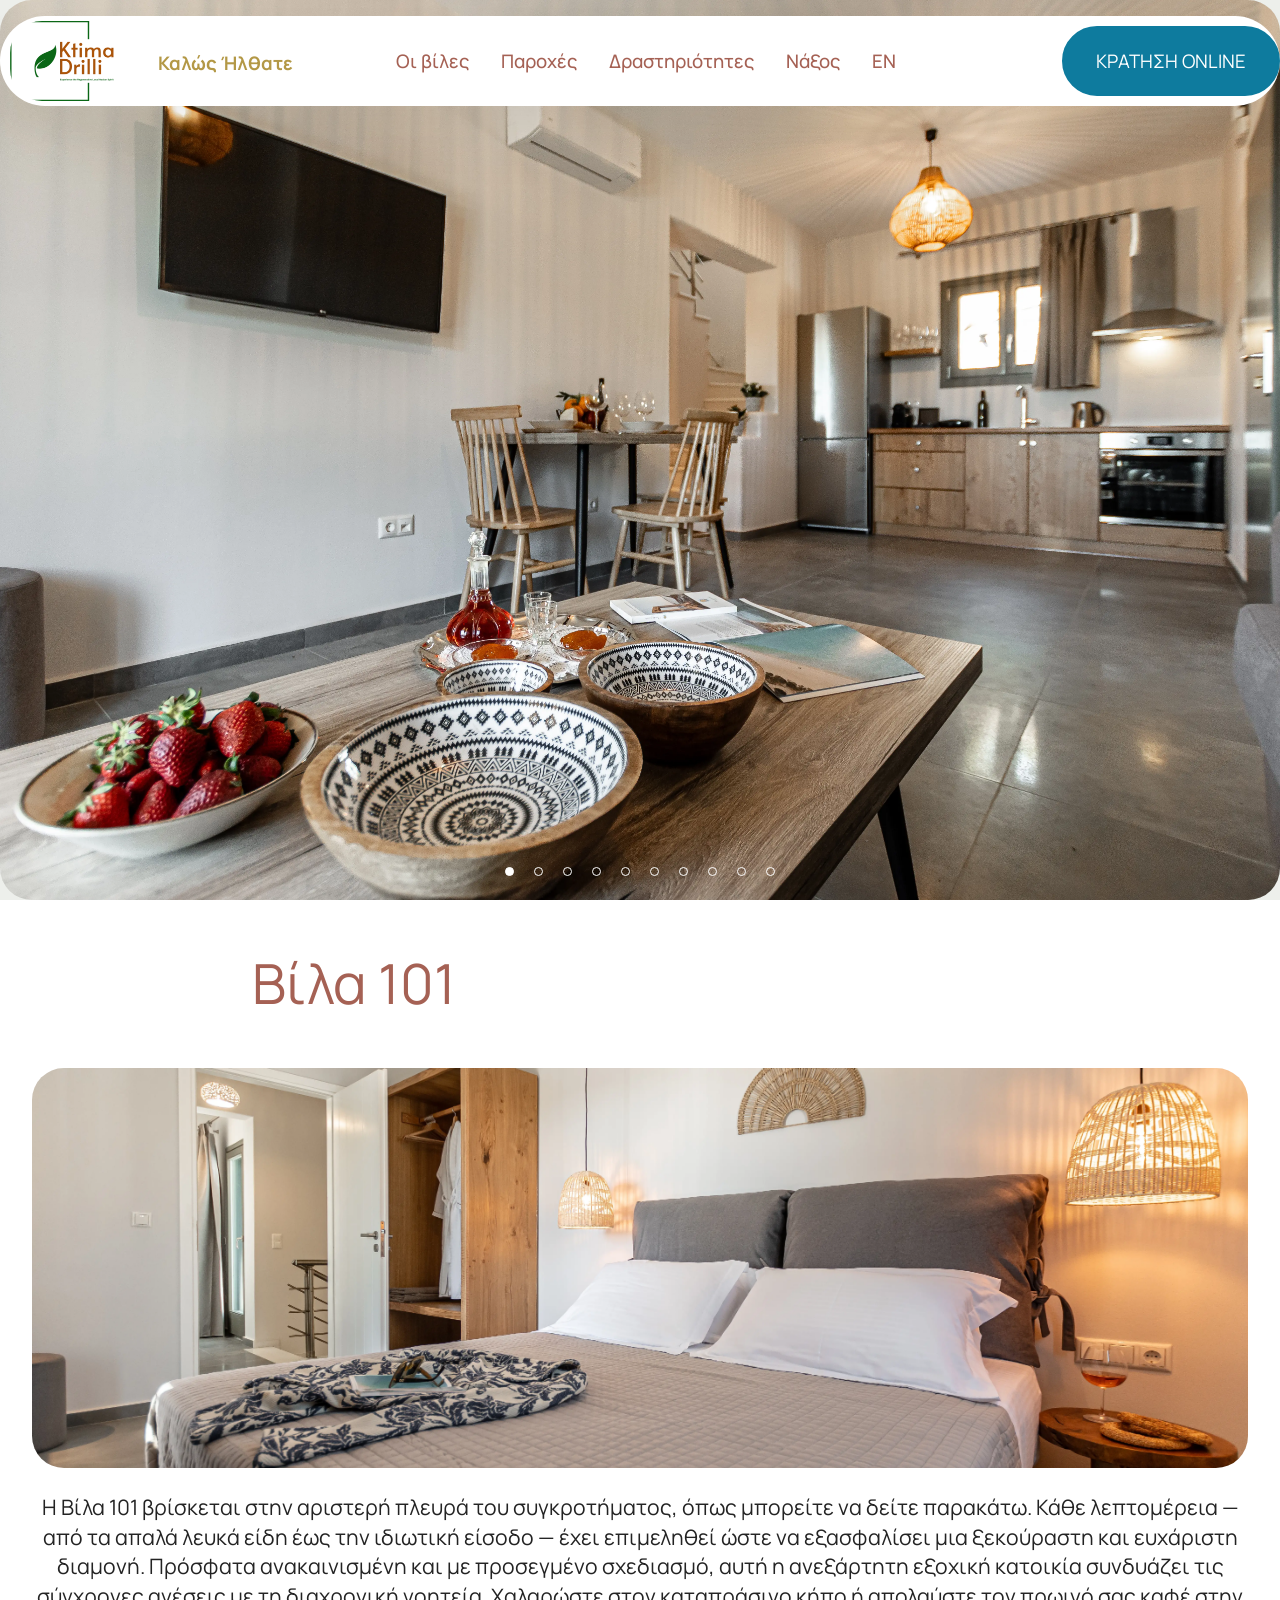
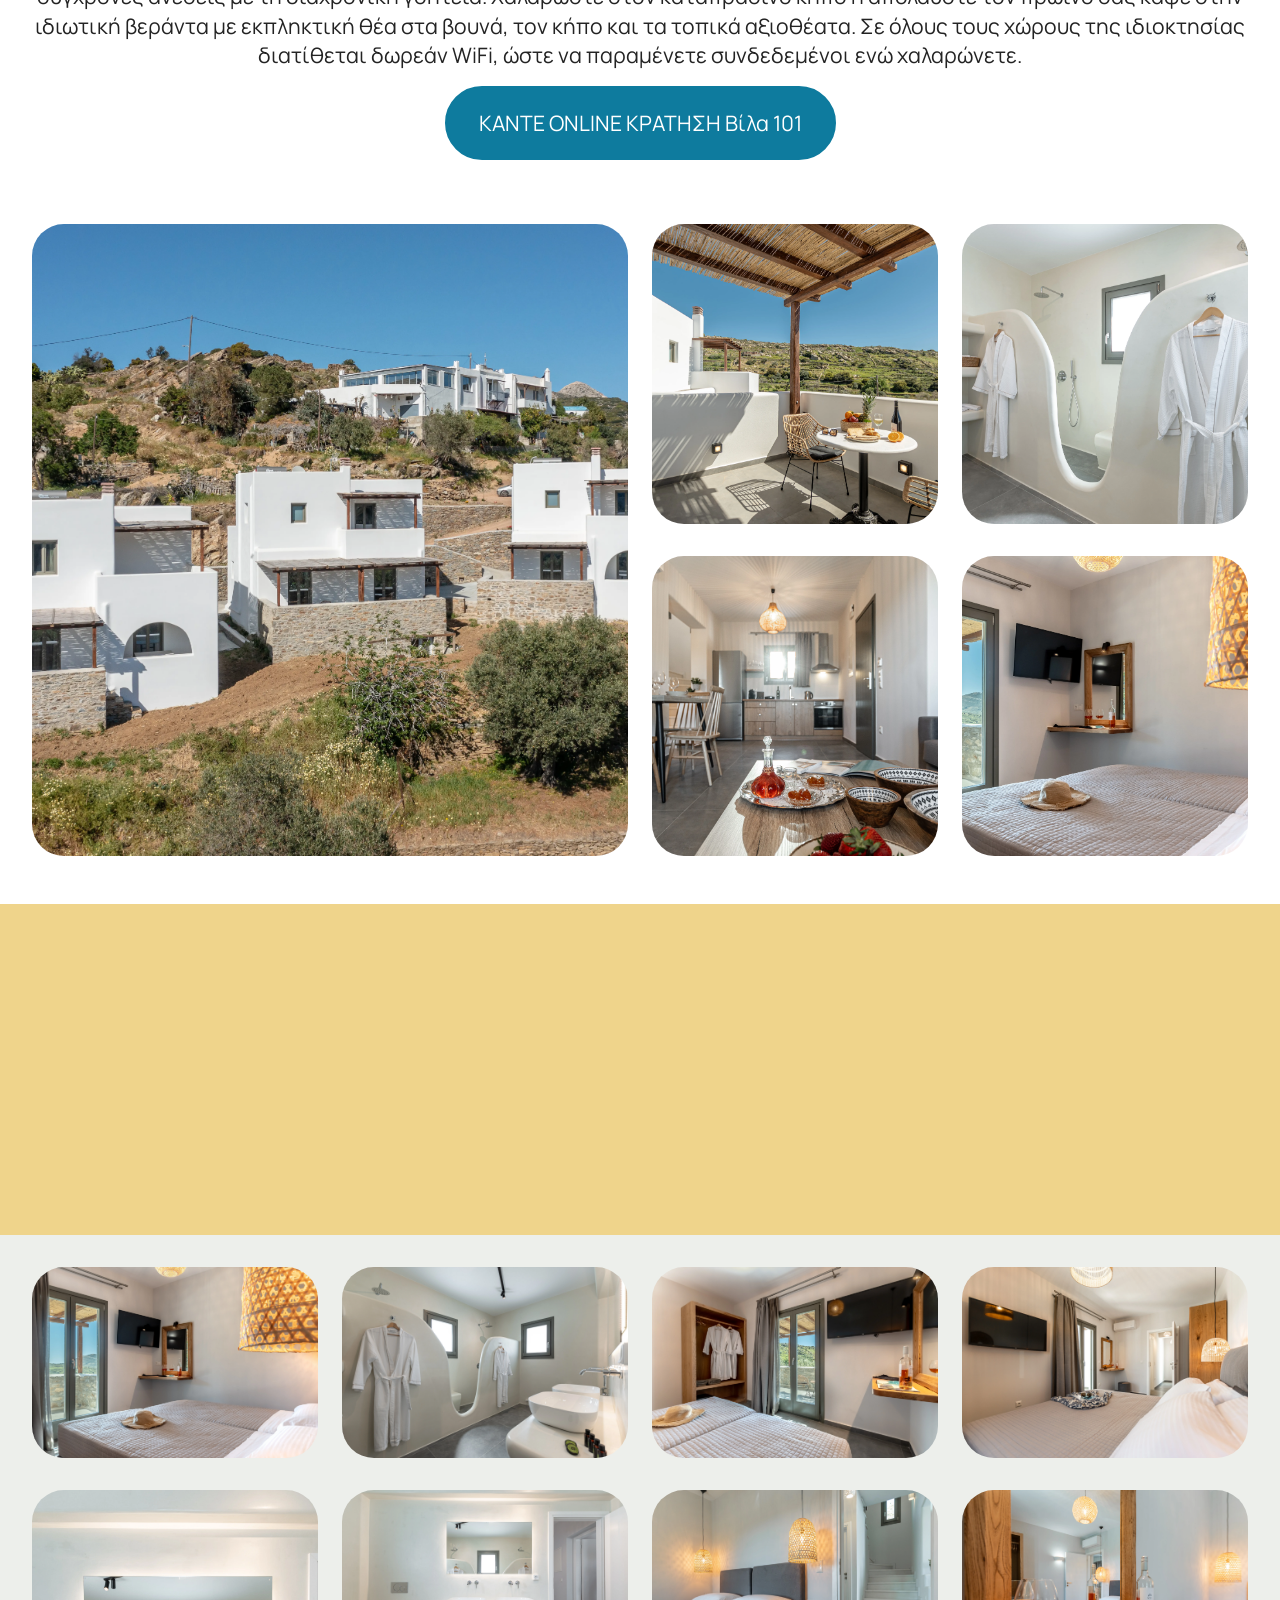
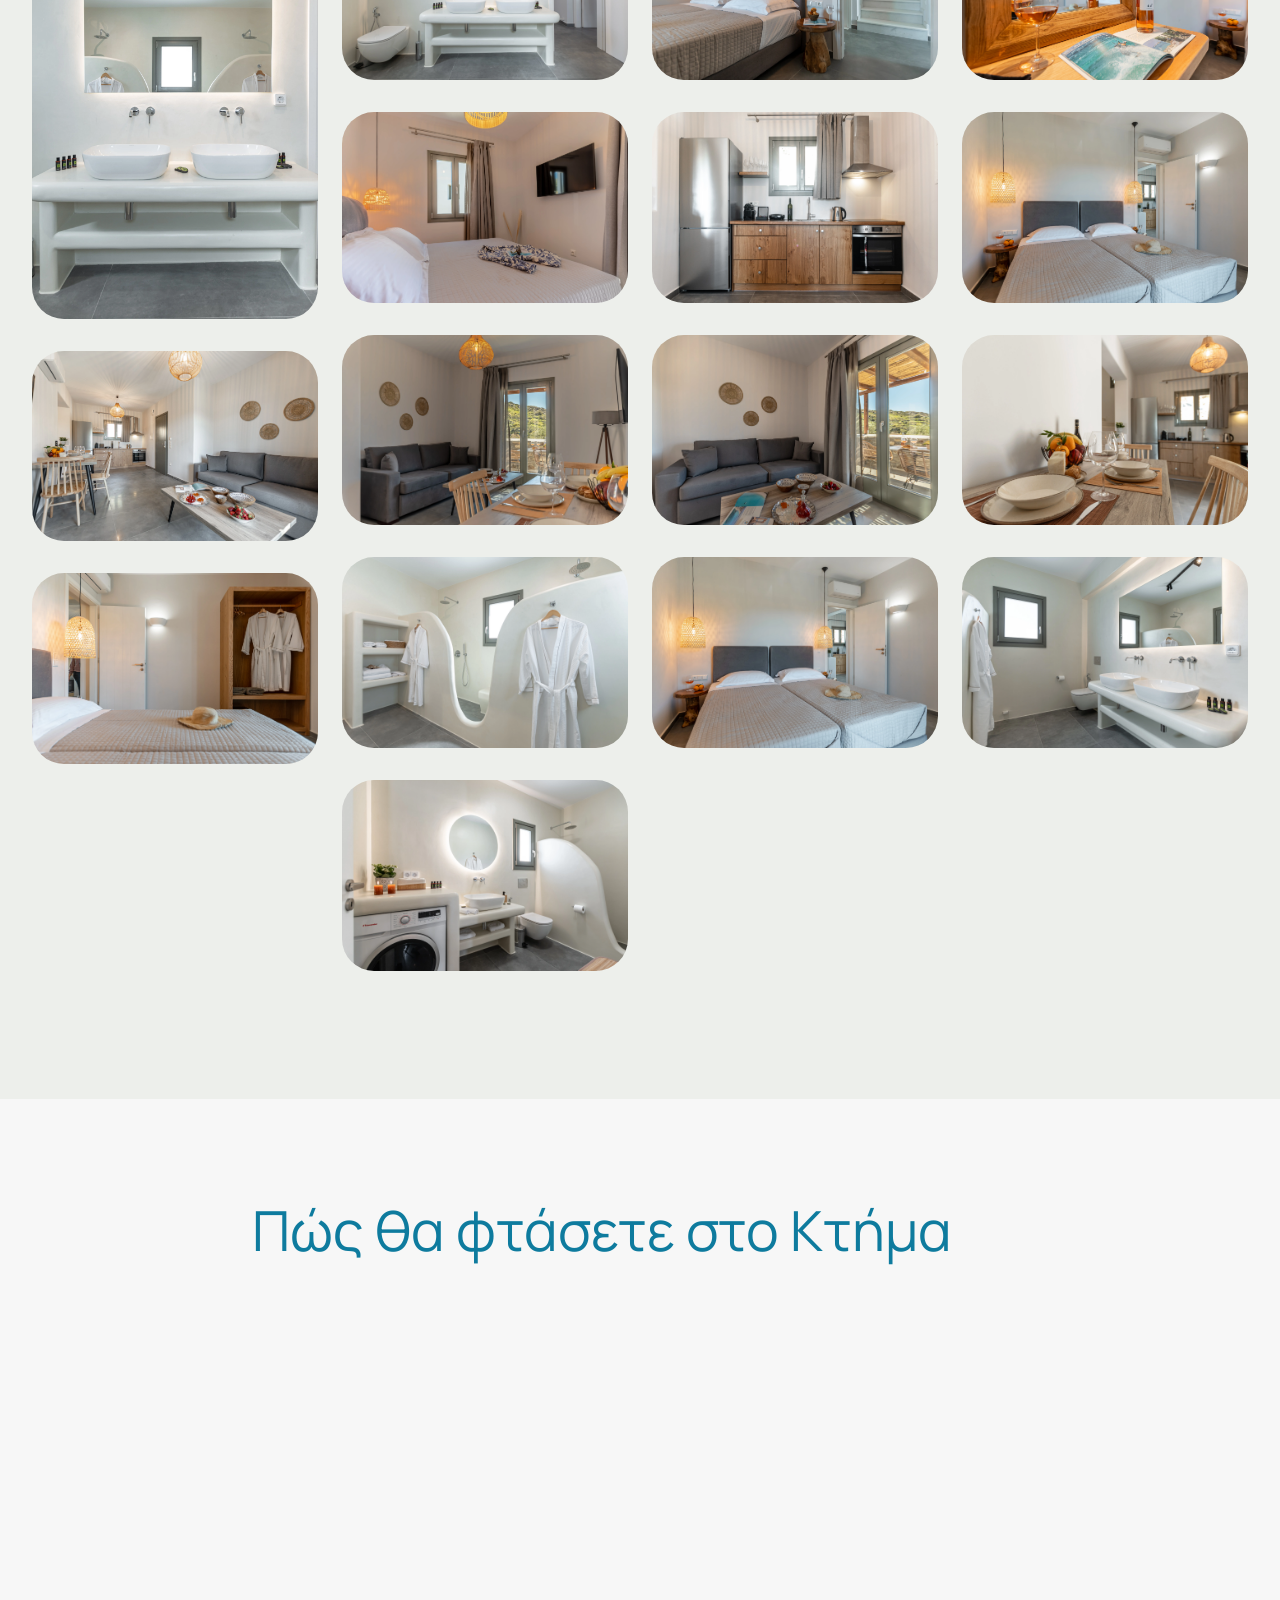
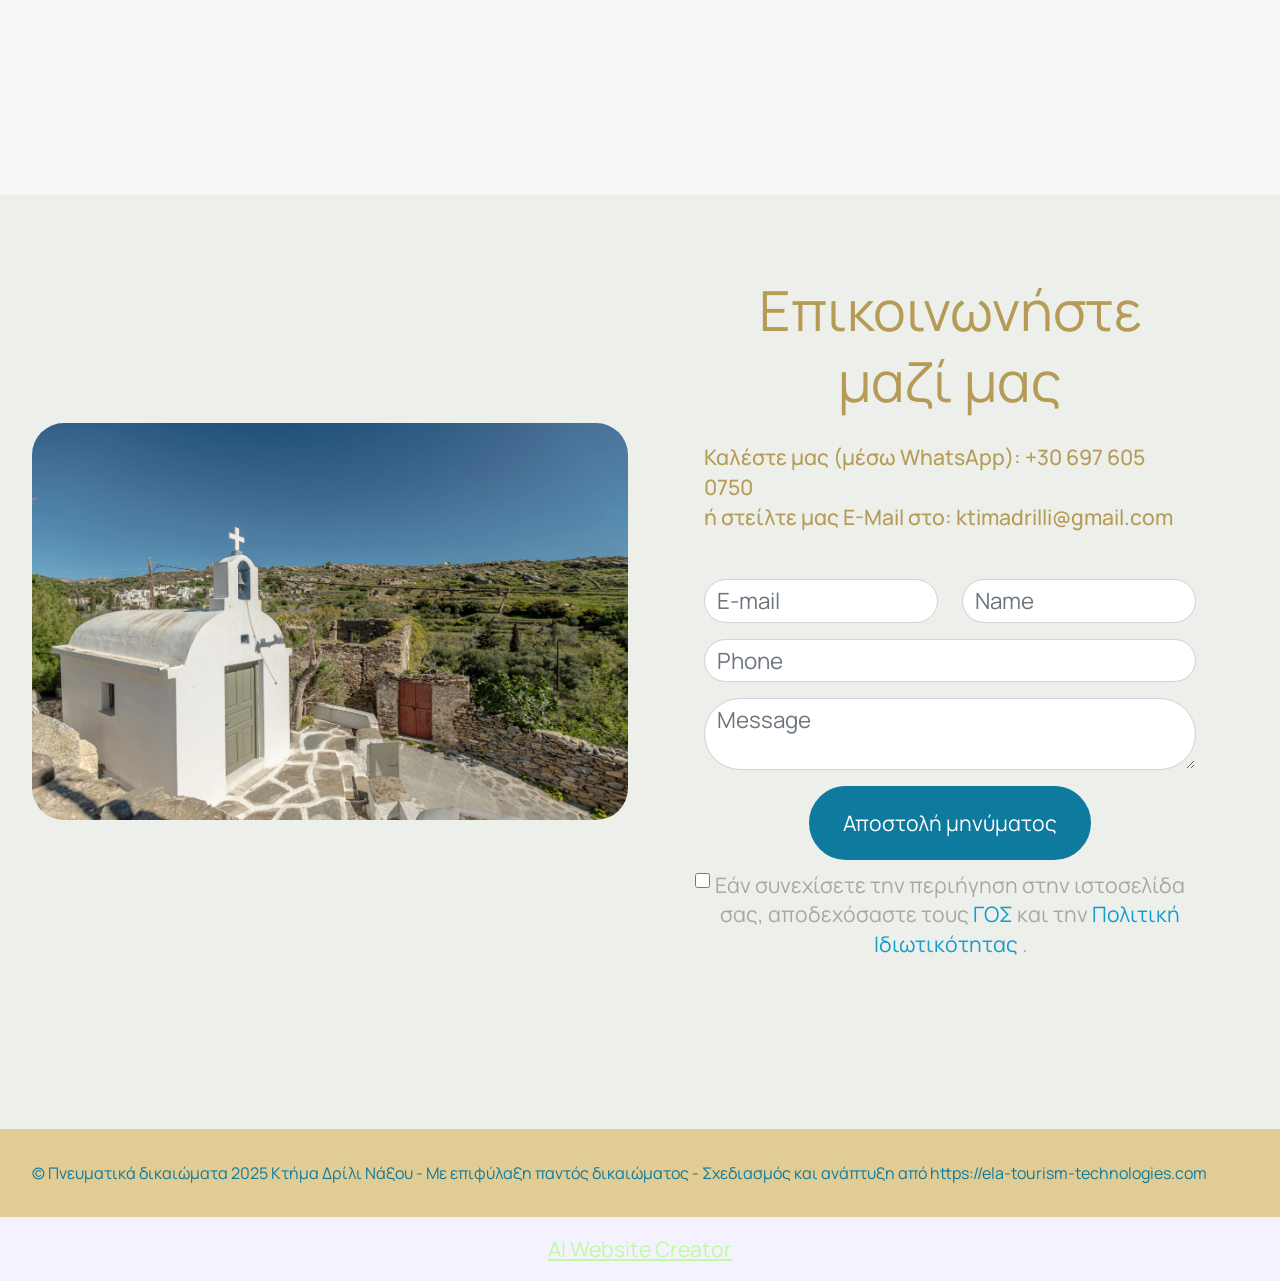
==== commit 7486a86a: "create github pages" ====
--- a/page1.html
+++ b/page1.html
@@ -21,7 +21,7 @@
   <link rel="stylesheet" href="assets/gallery/style.css">
   <link rel="preload" href="https://fonts.googleapis.com/css2?family=Manrope:wght@400;700&display=swap&display=swap" as="style" onload="this.onload=null;this.rel='stylesheet'">
   <noscript><link rel="stylesheet" href="https://fonts.googleapis.com/css2?family=Manrope:wght@400;700&display=swap&display=swap"></noscript>
-  <link rel="preload" as="style" href="assets/mobirise/css/mbr-additional.css?v=QflstC"><link rel="stylesheet" href="assets/mobirise/css/mbr-additional.css?v=QflstC" type="text/css">
+  <link rel="preload" as="style" href="assets/mobirise/css/mbr-additional.css?v=aJHzei"><link rel="stylesheet" href="assets/mobirise/css/mbr-additional.css?v=aJHzei" type="text/css">
 
   
   
@@ -79,9 +79,9 @@
 
 <section data-bs-version="5.1" class="slider3 cid-uOdEQd5ju1 mbr-fullscreen" id="slider3-r">
     
-    <div class="carousel slide carousel-fade" id="uQft56HOuo" data-ride="carousel" data-bs-ride="carousel" data-interval="7000" data-bs-interval="7000">
+    <div class="carousel slide carousel-fade" id="uQfKzEK9gv" data-ride="carousel" data-bs-ride="carousel" data-interval="7000" data-bs-interval="7000">
         <ol class="carousel-indicators">
-            <li data-slide-to="0" data-bs-slide-to="0" class="active" data-target="#uQft56HOuo" data-bs-target="#uQft56HOuo"></li><li data-slide-to="1" data-bs-slide-to="1" class="" data-target="#uQft56HOuo" data-bs-target="#uQft56HOuo"></li><li data-slide-to="2" data-bs-slide-to="2" class="" data-target="#uQft56HOuo" data-bs-target="#uQft56HOuo"></li><li data-slide-to="3" data-bs-slide-to="3" class="" data-target="#uQft56HOuo" data-bs-target="#uQft56HOuo"></li><li data-slide-to="4" data-bs-slide-to="4" class="" data-target="#uQft56HOuo" data-bs-target="#uQft56HOuo"></li><li data-slide-to="5" data-bs-slide-to="5" class="" data-target="#uQft56HOuo" data-bs-target="#uQft56HOuo"></li><li data-slide-to="6" data-bs-slide-to="6" class="" data-target="#uQft56HOuo" data-bs-target="#uQft56HOuo"></li><li data-slide-to="7" data-bs-slide-to="7" class="" data-target="#uQft56HOuo" data-bs-target="#uQft56HOuo"></li><li data-slide-to="8" data-bs-slide-to="8" class="" data-target="#uQft56HOuo" data-bs-target="#uQft56HOuo"></li><li data-slide-to="9" data-bs-slide-to="9" class="" data-target="#uQft56HOuo" data-bs-target="#uQft56HOuo"></li>
+            <li data-slide-to="0" data-bs-slide-to="0" class="active" data-target="#uQfKzEK9gv" data-bs-target="#uQfKzEK9gv"></li><li data-slide-to="1" data-bs-slide-to="1" class="" data-target="#uQfKzEK9gv" data-bs-target="#uQfKzEK9gv"></li><li data-slide-to="2" data-bs-slide-to="2" class="" data-target="#uQfKzEK9gv" data-bs-target="#uQfKzEK9gv"></li><li data-slide-to="3" data-bs-slide-to="3" class="" data-target="#uQfKzEK9gv" data-bs-target="#uQfKzEK9gv"></li><li data-slide-to="4" data-bs-slide-to="4" class="" data-target="#uQfKzEK9gv" data-bs-target="#uQfKzEK9gv"></li><li data-slide-to="5" data-bs-slide-to="5" class="" data-target="#uQfKzEK9gv" data-bs-target="#uQfKzEK9gv"></li><li data-slide-to="6" data-bs-slide-to="6" class="" data-target="#uQfKzEK9gv" data-bs-target="#uQfKzEK9gv"></li><li data-slide-to="7" data-bs-slide-to="7" class="" data-target="#uQfKzEK9gv" data-bs-target="#uQfKzEK9gv"></li><li data-slide-to="8" data-bs-slide-to="8" class="" data-target="#uQfKzEK9gv" data-bs-target="#uQfKzEK9gv"></li><li data-slide-to="9" data-bs-slide-to="9" class="" data-target="#uQfKzEK9gv" data-bs-target="#uQfKzEK9gv"></li>
             
             
         </ol>
@@ -150,11 +150,11 @@
                 </div>
             </div>
         </div>
-        <a class="carousel-control carousel-control-prev" role="button" data-slide="prev" data-bs-slide="prev" href="#uQft56HOuo">
+        <a class="carousel-control carousel-control-prev" role="button" data-slide="prev" data-bs-slide="prev" href="#uQfKzEK9gv">
             <span class="mobi-mbri mobi-mbri-arrow-prev" aria-hidden="true"></span>
             <span class="sr-only visually-hidden">Previous</span>
         </a>
-        <a class="carousel-control carousel-control-next" role="button" data-slide="next" data-bs-slide="next" href="#uQft56HOuo">
+        <a class="carousel-control carousel-control-next" role="button" data-slide="next" data-bs-slide="next" href="#uQfKzEK9gv">
             <span class="mobi-mbri mobi-mbri-arrow-next" aria-hidden="true"></span>
             <span class="sr-only visually-hidden">Next</span>
         </a>
@@ -288,8 +288,8 @@
         </div>
         <div class="row mbr-gallery mbr-masonry" data-masonry="{&quot;percentPosition&quot;: true }">
             <div class="col-12 col-md-6 col-lg-3 item gallery-image">
-                <div class="item-wrapper" data-toggle="modal" data-bs-toggle="modal" data-target="#uQft57aEhF-modal" data-bs-target="#uQft57aEhF-modal">
-                    <img class="w-100" src="assets/images/ktima-drilli-61.webp" alt="" data-slide-to="0" data-bs-slide-to="0" data-target="#lb-uQft57aEhF" data-bs-target="#lb-uQft57aEhF">
+                <div class="item-wrapper" data-toggle="modal" data-bs-toggle="modal" data-target="#uQfKzFmWiR-modal" data-bs-target="#uQfKzFmWiR-modal">
+                    <img class="w-100" src="assets/images/ktima-drilli-61.webp" alt="" data-slide-to="0" data-bs-slide-to="0" data-target="#lb-uQfKzFmWiR" data-bs-target="#lb-uQfKzFmWiR">
                     <div class="icon-wrapper">
                         <span class="mobi-mbri mobi-mbri-search mbr-iconfont mbr-iconfont-btn"></span>
                     </div>
@@ -297,8 +297,8 @@
                 
             </div>
             <div class="col-12 col-md-6 col-lg-3 item gallery-image">
-                <div class="item-wrapper" data-toggle="modal" data-bs-toggle="modal" data-target="#uQft57aEhF-modal" data-bs-target="#uQft57aEhF-modal">
-                    <img class="w-100" src="assets/images/ktima-drilli-116.webp" alt="" data-slide-to="1" data-bs-slide-to="1" data-target="#lb-uQft57aEhF" data-bs-target="#lb-uQft57aEhF">
+                <div class="item-wrapper" data-toggle="modal" data-bs-toggle="modal" data-target="#uQfKzFmWiR-modal" data-bs-target="#uQfKzFmWiR-modal">
+                    <img class="w-100" src="assets/images/ktima-drilli-116.webp" alt="" data-slide-to="1" data-bs-slide-to="1" data-target="#lb-uQfKzFmWiR" data-bs-target="#lb-uQfKzFmWiR">
                     <div class="icon-wrapper">
                         <span class="mobi-mbri mobi-mbri-search mbr-iconfont mbr-iconfont-btn"></span>
                     </div>
@@ -306,8 +306,8 @@
                 
             </div>
             <div class="col-12 col-md-6 col-lg-3 item gallery-image">
-                <div class="item-wrapper" data-toggle="modal" data-bs-toggle="modal" data-target="#uQft57aEhF-modal" data-bs-target="#uQft57aEhF-modal">
-                    <img class="w-100" src="assets/images/ktima-drilli-62.webp" alt="" data-slide-to="2" data-bs-slide-to="2" data-target="#lb-uQft57aEhF" data-bs-target="#lb-uQft57aEhF">
+                <div class="item-wrapper" data-toggle="modal" data-bs-toggle="modal" data-target="#uQfKzFmWiR-modal" data-bs-target="#uQfKzFmWiR-modal">
+                    <img class="w-100" src="assets/images/ktima-drilli-62.webp" alt="" data-slide-to="2" data-bs-slide-to="2" data-target="#lb-uQfKzFmWiR" data-bs-target="#lb-uQfKzFmWiR">
                     <div class="icon-wrapper">
                         <span class="mobi-mbri mobi-mbri-search mbr-iconfont mbr-iconfont-btn"></span>
                     </div>
@@ -315,8 +315,8 @@
                 
             </div>
             <div class="col-12 col-md-6 col-lg-3 item gallery-image">
-                <div class="item-wrapper" data-toggle="modal" data-bs-toggle="modal" data-target="#uQft57aEhF-modal" data-bs-target="#uQft57aEhF-modal">
-                    <img class="w-100" src="assets/images/ktima-drilli-101.webp" alt="" data-slide-to="3" data-bs-slide-to="3" data-target="#lb-uQft57aEhF" data-bs-target="#lb-uQft57aEhF">
+                <div class="item-wrapper" data-toggle="modal" data-bs-toggle="modal" data-target="#uQfKzFmWiR-modal" data-bs-target="#uQfKzFmWiR-modal">
+                    <img class="w-100" src="assets/images/ktima-drilli-101.webp" alt="" data-slide-to="3" data-bs-slide-to="3" data-target="#lb-uQfKzFmWiR" data-bs-target="#lb-uQfKzFmWiR">
                     <div class="icon-wrapper">
                         <span class="mobi-mbri mobi-mbri-search mbr-iconfont mbr-iconfont-btn"></span>
                     </div>
@@ -324,8 +324,8 @@
                 
             </div>
             <div class="col-12 col-md-6 col-lg-3 item gallery-image">
-                <div class="item-wrapper" data-toggle="modal" data-bs-toggle="modal" data-target="#uQft57aEhF-modal" data-bs-target="#uQft57aEhF-modal">
-                    <img class="w-100" src="assets/images/ktima-drilli-120.webp" alt="" data-slide-to="4" data-bs-slide-to="4" data-target="#lb-uQft57aEhF" data-bs-target="#lb-uQft57aEhF">
+                <div class="item-wrapper" data-toggle="modal" data-bs-toggle="modal" data-target="#uQfKzFmWiR-modal" data-bs-target="#uQfKzFmWiR-modal">
+                    <img class="w-100" src="assets/images/ktima-drilli-120.webp" alt="" data-slide-to="4" data-bs-slide-to="4" data-target="#lb-uQfKzFmWiR" data-bs-target="#lb-uQfKzFmWiR">
                     <div class="icon-wrapper">
                         <span class="mobi-mbri mobi-mbri-search mbr-iconfont mbr-iconfont-btn"></span>
                     </div>
@@ -333,8 +333,8 @@
                 
             </div>
             <div class="col-12 col-md-6 col-lg-3 item gallery-image">
-                <div class="item-wrapper" data-toggle="modal" data-bs-toggle="modal" data-target="#uQft57aEhF-modal" data-bs-target="#uQft57aEhF-modal">
-                    <img class="w-100" src="assets/images/ktima-drilli-119.webp" alt="" data-slide-to="5" data-bs-slide-to="5" data-target="#lb-uQft57aEhF" data-bs-target="#lb-uQft57aEhF">
+                <div class="item-wrapper" data-toggle="modal" data-bs-toggle="modal" data-target="#uQfKzFmWiR-modal" data-bs-target="#uQfKzFmWiR-modal">
+                    <img class="w-100" src="assets/images/ktima-drilli-119.webp" alt="" data-slide-to="5" data-bs-slide-to="5" data-target="#lb-uQfKzFmWiR" data-bs-target="#lb-uQfKzFmWiR">
                     <div class="icon-wrapper">
                         <span class="mobi-mbri mobi-mbri-search mbr-iconfont mbr-iconfont-btn"></span>
                     </div>
@@ -342,125 +342,125 @@
                 
             </div>
             <div class="col-12 col-md-6 col-lg-3 item gallery-image">
-                <div class="item-wrapper" data-toggle="modal" data-bs-toggle="modal" data-target="#uQft57aEhF-modal" data-bs-target="#uQft57aEhF-modal">
-                    <img class="w-100" src="assets/images/ktima-drilli-66.webp" alt="" data-slide-to="6" data-bs-slide-to="6" data-target="#lb-uQft57aEhF" data-bs-target="#lb-uQft57aEhF">
-                    <div class="icon-wrapper">
-                        <span class="mobi-mbri mobi-mbri-search mbr-iconfont mbr-iconfont-btn"></span>
-                    </div>
-                </div>
-                
-            </div><div class="col-12 col-md-6 col-lg-3 item gallery-image">
-                <div class="item-wrapper" data-toggle="modal" data-bs-toggle="modal" data-target="#uQft57aEhF-modal" data-bs-target="#uQft57aEhF-modal">
-                    <img class="w-100" src="assets/images/ktima-drilli-69.webp" alt="" data-slide-to="7" data-bs-slide-to="7" data-target="#lb-uQft57aEhF" data-bs-target="#lb-uQft57aEhF">
-                    <div class="icon-wrapper">
-                        <span class="mobi-mbri mobi-mbri-search mbr-iconfont mbr-iconfont-btn"></span>
-                    </div>
-                </div>
-                
-            </div><div class="col-12 col-md-6 col-lg-3 item gallery-image">
-                <div class="item-wrapper" data-toggle="modal" data-bs-toggle="modal" data-target="#uQft57aEhF-modal" data-bs-target="#uQft57aEhF-modal">
-                    <img class="w-100" src="assets/images/ktima-drilli-68.webp" alt="" data-slide-to="8" data-bs-slide-to="8" data-target="#lb-uQft57aEhF" data-bs-target="#lb-uQft57aEhF">
-                    <div class="icon-wrapper">
-                        <span class="mobi-mbri mobi-mbri-search mbr-iconfont mbr-iconfont-btn"></span>
-                    </div>
-                </div>
-                
-            </div><div class="col-12 col-md-6 col-lg-3 item gallery-image">
-                <div class="item-wrapper" data-toggle="modal" data-bs-toggle="modal" data-target="#uQft57aEhF-modal" data-bs-target="#uQft57aEhF-modal">
-                    <img class="w-100" src="assets/images/ktima-drilli-85.webp" alt="" data-slide-to="9" data-bs-slide-to="9" data-target="#lb-uQft57aEhF" data-bs-target="#lb-uQft57aEhF">
-                    <div class="icon-wrapper">
-                        <span class="mobi-mbri mobi-mbri-search mbr-iconfont mbr-iconfont-btn"></span>
-                    </div>
-                </div>
-                
-            </div><div class="col-12 col-md-6 col-lg-3 item gallery-image">
-                <div class="item-wrapper" data-toggle="modal" data-bs-toggle="modal" data-target="#uQft57aEhF-modal" data-bs-target="#uQft57aEhF-modal">
-                    <img class="w-100" src="assets/images/ktima-drilli-22.webp" alt="" data-slide-to="10" data-bs-slide-to="10" data-target="#lb-uQft57aEhF" data-bs-target="#lb-uQft57aEhF">
-                    <div class="icon-wrapper">
-                        <span class="mobi-mbri mobi-mbri-search mbr-iconfont mbr-iconfont-btn"></span>
-                    </div>
-                </div>
-                
-            </div><div class="col-12 col-md-6 col-lg-3 item gallery-image">
-                <div class="item-wrapper" data-toggle="modal" data-bs-toggle="modal" data-target="#uQft57aEhF-modal" data-bs-target="#uQft57aEhF-modal">
-                    <img class="w-100" src="assets/images/ktima-drilli-17.webp" alt="" data-slide-to="11" data-bs-slide-to="11" data-target="#lb-uQft57aEhF" data-bs-target="#lb-uQft57aEhF">
-                    <div class="icon-wrapper">
-                        <span class="mobi-mbri mobi-mbri-search mbr-iconfont mbr-iconfont-btn"></span>
-                    </div>
-                </div>
-                
-            </div><div class="col-12 col-md-6 col-lg-3 item gallery-image">
-                <div class="item-wrapper" data-toggle="modal" data-bs-toggle="modal" data-target="#uQft57aEhF-modal" data-bs-target="#uQft57aEhF-modal">
-                    <img class="w-100" src="assets/images/ktima-drilli-20.webp" alt="" data-slide-to="12" data-bs-slide-to="12" data-target="#lb-uQft57aEhF" data-bs-target="#lb-uQft57aEhF">
-                    <div class="icon-wrapper">
-                        <span class="mobi-mbri mobi-mbri-search mbr-iconfont mbr-iconfont-btn"></span>
-                    </div>
-                </div>
-                
-            </div><div class="col-12 col-md-6 col-lg-3 item gallery-image">
-                <div class="item-wrapper" data-toggle="modal" data-bs-toggle="modal" data-target="#uQft57aEhF-modal" data-bs-target="#uQft57aEhF-modal">
-                    <img class="w-100" src="assets/images/ktima-drilli-16.webp" alt="" data-slide-to="13" data-bs-slide-to="13" data-target="#lb-uQft57aEhF" data-bs-target="#lb-uQft57aEhF">
-                    <div class="icon-wrapper">
-                        <span class="mobi-mbri mobi-mbri-search mbr-iconfont mbr-iconfont-btn"></span>
-                    </div>
-                </div>
-                
-            </div><div class="col-12 col-md-6 col-lg-3 item gallery-image">
-                <div class="item-wrapper" data-toggle="modal" data-bs-toggle="modal" data-target="#uQft57aEhF-modal" data-bs-target="#uQft57aEhF-modal">
-                    <img class="w-100" src="assets/images/ktima-drilli-31.webp" alt="" data-slide-to="14" data-bs-slide-to="14" data-target="#lb-uQft57aEhF" data-bs-target="#lb-uQft57aEhF">
-                    <div class="icon-wrapper">
-                        <span class="mobi-mbri mobi-mbri-search mbr-iconfont mbr-iconfont-btn"></span>
-                    </div>
-                </div>
-                
-            </div><div class="col-12 col-md-6 col-lg-3 item gallery-image">
-                <div class="item-wrapper" data-toggle="modal" data-bs-toggle="modal" data-target="#uQft57aEhF-modal" data-bs-target="#uQft57aEhF-modal">
-                    <img class="w-100" src="assets/images/ktima-drilli-125.webp" alt="" data-slide-to="15" data-bs-slide-to="15" data-target="#lb-uQft57aEhF" data-bs-target="#lb-uQft57aEhF">
-                    <div class="icon-wrapper">
-                        <span class="mobi-mbri mobi-mbri-search mbr-iconfont mbr-iconfont-btn"></span>
-                    </div>
-                </div>
-                
-            </div><div class="col-12 col-md-6 col-lg-3 item gallery-image">
-                <div class="item-wrapper" data-toggle="modal" data-bs-toggle="modal" data-target="#uQft57aEhF-modal" data-bs-target="#uQft57aEhF-modal">
-                    <img class="w-100" src="assets/images/ktima-drilli-118.webp" alt="" data-slide-to="16" data-bs-slide-to="16" data-target="#lb-uQft57aEhF" data-bs-target="#lb-uQft57aEhF">
-                    <div class="icon-wrapper">
-                        <span class="mobi-mbri mobi-mbri-search mbr-iconfont mbr-iconfont-btn"></span>
-                    </div>
-                </div>
-                
-            </div><div class="col-12 col-md-6 col-lg-3 item gallery-image">
-                <div class="item-wrapper" data-toggle="modal" data-bs-toggle="modal" data-target="#uQft57aEhF-modal" data-bs-target="#uQft57aEhF-modal">
-                    <img class="w-100" src="assets/images/ktima-drilli-68.webp" alt="" data-slide-to="17" data-bs-slide-to="17" data-target="#lb-uQft57aEhF" data-bs-target="#lb-uQft57aEhF">
-                    <div class="icon-wrapper">
-                        <span class="mobi-mbri mobi-mbri-search mbr-iconfont mbr-iconfont-btn"></span>
-                    </div>
-                </div>
-                
-            </div><div class="col-12 col-md-6 col-lg-3 item gallery-image">
-                <div class="item-wrapper" data-toggle="modal" data-bs-toggle="modal" data-target="#uQft57aEhF-modal" data-bs-target="#uQft57aEhF-modal">
-                    <img class="w-100" src="assets/images/ktima-drilli-72.webp" alt="" data-slide-to="18" data-bs-slide-to="18" data-target="#lb-uQft57aEhF" data-bs-target="#lb-uQft57aEhF">
-                    <div class="icon-wrapper">
-                        <span class="mobi-mbri mobi-mbri-search mbr-iconfont mbr-iconfont-btn"></span>
-                    </div>
-                </div>
-                
-            </div><div class="col-12 col-md-6 col-lg-3 item gallery-image">
-                <div class="item-wrapper" data-toggle="modal" data-bs-toggle="modal" data-target="#uQft57aEhF-modal" data-bs-target="#uQft57aEhF-modal">
-                    <img class="w-100" src="assets/images/ktima-drilli-76.webp" alt="" data-slide-to="19" data-bs-slide-to="19" data-target="#lb-uQft57aEhF" data-bs-target="#lb-uQft57aEhF">
-                    <div class="icon-wrapper">
-                        <span class="mobi-mbri mobi-mbri-search mbr-iconfont mbr-iconfont-btn"></span>
-                    </div>
-                </div>
-                
-            </div>
-        </div>
-
-        <div class="modal mbr-slider" tabindex="-1" role="dialog" aria-hidden="true" id="uQft57aEhF-modal">
+                <div class="item-wrapper" data-toggle="modal" data-bs-toggle="modal" data-target="#uQfKzFmWiR-modal" data-bs-target="#uQfKzFmWiR-modal">
+                    <img class="w-100" src="assets/images/ktima-drilli-66.webp" alt="" data-slide-to="6" data-bs-slide-to="6" data-target="#lb-uQfKzFmWiR" data-bs-target="#lb-uQfKzFmWiR">
+                    <div class="icon-wrapper">
+                        <span class="mobi-mbri mobi-mbri-search mbr-iconfont mbr-iconfont-btn"></span>
+                    </div>
+                </div>
+                
+            </div><div class="col-12 col-md-6 col-lg-3 item gallery-image">
+                <div class="item-wrapper" data-toggle="modal" data-bs-toggle="modal" data-target="#uQfKzFmWiR-modal" data-bs-target="#uQfKzFmWiR-modal">
+                    <img class="w-100" src="assets/images/ktima-drilli-69.webp" alt="" data-slide-to="7" data-bs-slide-to="7" data-target="#lb-uQfKzFmWiR" data-bs-target="#lb-uQfKzFmWiR">
+                    <div class="icon-wrapper">
+                        <span class="mobi-mbri mobi-mbri-search mbr-iconfont mbr-iconfont-btn"></span>
+                    </div>
+                </div>
+                
+            </div><div class="col-12 col-md-6 col-lg-3 item gallery-image">
+                <div class="item-wrapper" data-toggle="modal" data-bs-toggle="modal" data-target="#uQfKzFmWiR-modal" data-bs-target="#uQfKzFmWiR-modal">
+                    <img class="w-100" src="assets/images/ktima-drilli-68.webp" alt="" data-slide-to="8" data-bs-slide-to="8" data-target="#lb-uQfKzFmWiR" data-bs-target="#lb-uQfKzFmWiR">
+                    <div class="icon-wrapper">
+                        <span class="mobi-mbri mobi-mbri-search mbr-iconfont mbr-iconfont-btn"></span>
+                    </div>
+                </div>
+                
+            </div><div class="col-12 col-md-6 col-lg-3 item gallery-image">
+                <div class="item-wrapper" data-toggle="modal" data-bs-toggle="modal" data-target="#uQfKzFmWiR-modal" data-bs-target="#uQfKzFmWiR-modal">
+                    <img class="w-100" src="assets/images/ktima-drilli-85.webp" alt="" data-slide-to="9" data-bs-slide-to="9" data-target="#lb-uQfKzFmWiR" data-bs-target="#lb-uQfKzFmWiR">
+                    <div class="icon-wrapper">
+                        <span class="mobi-mbri mobi-mbri-search mbr-iconfont mbr-iconfont-btn"></span>
+                    </div>
+                </div>
+                
+            </div><div class="col-12 col-md-6 col-lg-3 item gallery-image">
+                <div class="item-wrapper" data-toggle="modal" data-bs-toggle="modal" data-target="#uQfKzFmWiR-modal" data-bs-target="#uQfKzFmWiR-modal">
+                    <img class="w-100" src="assets/images/ktima-drilli-22.webp" alt="" data-slide-to="10" data-bs-slide-to="10" data-target="#lb-uQfKzFmWiR" data-bs-target="#lb-uQfKzFmWiR">
+                    <div class="icon-wrapper">
+                        <span class="mobi-mbri mobi-mbri-search mbr-iconfont mbr-iconfont-btn"></span>
+                    </div>
+                </div>
+                
+            </div><div class="col-12 col-md-6 col-lg-3 item gallery-image">
+                <div class="item-wrapper" data-toggle="modal" data-bs-toggle="modal" data-target="#uQfKzFmWiR-modal" data-bs-target="#uQfKzFmWiR-modal">
+                    <img class="w-100" src="assets/images/ktima-drilli-17.webp" alt="" data-slide-to="11" data-bs-slide-to="11" data-target="#lb-uQfKzFmWiR" data-bs-target="#lb-uQfKzFmWiR">
+                    <div class="icon-wrapper">
+                        <span class="mobi-mbri mobi-mbri-search mbr-iconfont mbr-iconfont-btn"></span>
+                    </div>
+                </div>
+                
+            </div><div class="col-12 col-md-6 col-lg-3 item gallery-image">
+                <div class="item-wrapper" data-toggle="modal" data-bs-toggle="modal" data-target="#uQfKzFmWiR-modal" data-bs-target="#uQfKzFmWiR-modal">
+                    <img class="w-100" src="assets/images/ktima-drilli-20.webp" alt="" data-slide-to="12" data-bs-slide-to="12" data-target="#lb-uQfKzFmWiR" data-bs-target="#lb-uQfKzFmWiR">
+                    <div class="icon-wrapper">
+                        <span class="mobi-mbri mobi-mbri-search mbr-iconfont mbr-iconfont-btn"></span>
+                    </div>
+                </div>
+                
+            </div><div class="col-12 col-md-6 col-lg-3 item gallery-image">
+                <div class="item-wrapper" data-toggle="modal" data-bs-toggle="modal" data-target="#uQfKzFmWiR-modal" data-bs-target="#uQfKzFmWiR-modal">
+                    <img class="w-100" src="assets/images/ktima-drilli-16.webp" alt="" data-slide-to="13" data-bs-slide-to="13" data-target="#lb-uQfKzFmWiR" data-bs-target="#lb-uQfKzFmWiR">
+                    <div class="icon-wrapper">
+                        <span class="mobi-mbri mobi-mbri-search mbr-iconfont mbr-iconfont-btn"></span>
+                    </div>
+                </div>
+                
+            </div><div class="col-12 col-md-6 col-lg-3 item gallery-image">
+                <div class="item-wrapper" data-toggle="modal" data-bs-toggle="modal" data-target="#uQfKzFmWiR-modal" data-bs-target="#uQfKzFmWiR-modal">
+                    <img class="w-100" src="assets/images/ktima-drilli-31.webp" alt="" data-slide-to="14" data-bs-slide-to="14" data-target="#lb-uQfKzFmWiR" data-bs-target="#lb-uQfKzFmWiR">
+                    <div class="icon-wrapper">
+                        <span class="mobi-mbri mobi-mbri-search mbr-iconfont mbr-iconfont-btn"></span>
+                    </div>
+                </div>
+                
+            </div><div class="col-12 col-md-6 col-lg-3 item gallery-image">
+                <div class="item-wrapper" data-toggle="modal" data-bs-toggle="modal" data-target="#uQfKzFmWiR-modal" data-bs-target="#uQfKzFmWiR-modal">
+                    <img class="w-100" src="assets/images/ktima-drilli-125.webp" alt="" data-slide-to="15" data-bs-slide-to="15" data-target="#lb-uQfKzFmWiR" data-bs-target="#lb-uQfKzFmWiR">
+                    <div class="icon-wrapper">
+                        <span class="mobi-mbri mobi-mbri-search mbr-iconfont mbr-iconfont-btn"></span>
+                    </div>
+                </div>
+                
+            </div><div class="col-12 col-md-6 col-lg-3 item gallery-image">
+                <div class="item-wrapper" data-toggle="modal" data-bs-toggle="modal" data-target="#uQfKzFmWiR-modal" data-bs-target="#uQfKzFmWiR-modal">
+                    <img class="w-100" src="assets/images/ktima-drilli-118.webp" alt="" data-slide-to="16" data-bs-slide-to="16" data-target="#lb-uQfKzFmWiR" data-bs-target="#lb-uQfKzFmWiR">
+                    <div class="icon-wrapper">
+                        <span class="mobi-mbri mobi-mbri-search mbr-iconfont mbr-iconfont-btn"></span>
+                    </div>
+                </div>
+                
+            </div><div class="col-12 col-md-6 col-lg-3 item gallery-image">
+                <div class="item-wrapper" data-toggle="modal" data-bs-toggle="modal" data-target="#uQfKzFmWiR-modal" data-bs-target="#uQfKzFmWiR-modal">
+                    <img class="w-100" src="assets/images/ktima-drilli-68.webp" alt="" data-slide-to="17" data-bs-slide-to="17" data-target="#lb-uQfKzFmWiR" data-bs-target="#lb-uQfKzFmWiR">
+                    <div class="icon-wrapper">
+                        <span class="mobi-mbri mobi-mbri-search mbr-iconfont mbr-iconfont-btn"></span>
+                    </div>
+                </div>
+                
+            </div><div class="col-12 col-md-6 col-lg-3 item gallery-image">
+                <div class="item-wrapper" data-toggle="modal" data-bs-toggle="modal" data-target="#uQfKzFmWiR-modal" data-bs-target="#uQfKzFmWiR-modal">
+                    <img class="w-100" src="assets/images/ktima-drilli-72.webp" alt="" data-slide-to="18" data-bs-slide-to="18" data-target="#lb-uQfKzFmWiR" data-bs-target="#lb-uQfKzFmWiR">
+                    <div class="icon-wrapper">
+                        <span class="mobi-mbri mobi-mbri-search mbr-iconfont mbr-iconfont-btn"></span>
+                    </div>
+                </div>
+                
+            </div><div class="col-12 col-md-6 col-lg-3 item gallery-image">
+                <div class="item-wrapper" data-toggle="modal" data-bs-toggle="modal" data-target="#uQfKzFmWiR-modal" data-bs-target="#uQfKzFmWiR-modal">
+                    <img class="w-100" src="assets/images/ktima-drilli-76.webp" alt="" data-slide-to="19" data-bs-slide-to="19" data-target="#lb-uQfKzFmWiR" data-bs-target="#lb-uQfKzFmWiR">
+                    <div class="icon-wrapper">
+                        <span class="mobi-mbri mobi-mbri-search mbr-iconfont mbr-iconfont-btn"></span>
+                    </div>
+                </div>
+                
+            </div>
+        </div>
+
+        <div class="modal mbr-slider" tabindex="-1" role="dialog" aria-hidden="true" id="uQfKzFmWiR-modal">
             <div class="modal-dialog" role="document">
                 <div class="modal-content">
                     <div class="modal-body">
-                        <div class="carousel slide carousel-fade" id="lb-uQft57aEhF" data-interval="5000" data-bs-interval="5000">
+                        <div class="carousel slide carousel-fade" id="lb-uQfKzFmWiR" data-interval="5000" data-bs-interval="5000">
                             <div class="carousel-inner">
                                 <div class="carousel-item active">
                                     <img class="d-block w-100" src="assets/images/ktima-drilli-61.webp" alt="Mobirise Website Builder">
@@ -511,21 +511,21 @@
                                 </div>
                             </div>
                             <ol class="carousel-indicators">
-                                <li data-slide-to="0" data-bs-slide-to="0" class="active" data-target="#lb-uQft57aEhF" data-bs-target="#lb-uQft57aEhF"></li>
-                                <li data-slide-to="1" data-bs-slide-to="1" data-target="#lb-uQft57aEhF" data-bs-target="#lb-uQft57aEhF"></li>
-                                <li data-slide-to="2" data-bs-slide-to="2" data-target="#lb-uQft57aEhF" data-bs-target="#lb-uQft57aEhF"></li>
-                                <li data-slide-to="3" data-bs-slide-to="3" data-target="#lb-uQft57aEhF" data-bs-target="#lb-uQft57aEhF"></li>
-                                <li data-slide-to="4" data-bs-slide-to="4" data-target="#lb-uQft57aEhF" data-bs-target="#lb-uQft57aEhF"></li>
-                                <li data-slide-to="5" data-bs-slide-to="5" data-target="#lb-uQft57aEhF" data-bs-target="#lb-uQft57aEhF"></li>
-                                <li data-slide-to="6" data-bs-slide-to="6" data-target="#lb-uQft57aEhF" data-bs-target="#lb-uQft57aEhF"></li><li data-slide-to="7" data-bs-slide-to="7" data-target="#lb-uQft57aEhF" data-bs-target="#lb-uQft57aEhF"></li><li data-slide-to="8" data-bs-slide-to="8" data-target="#lb-uQft57aEhF" data-bs-target="#lb-uQft57aEhF"></li><li data-slide-to="9" data-bs-slide-to="9" data-target="#lb-uQft57aEhF" data-bs-target="#lb-uQft57aEhF"></li><li data-slide-to="10" data-bs-slide-to="10" data-target="#lb-uQft57aEhF" data-bs-target="#lb-uQft57aEhF"></li><li data-slide-to="11" data-bs-slide-to="11" data-target="#lb-uQft57aEhF" data-bs-target="#lb-uQft57aEhF"></li><li data-slide-to="12" data-bs-slide-to="12" data-target="#lb-uQft57aEhF" data-bs-target="#lb-uQft57aEhF"></li><li data-slide-to="13" data-bs-slide-to="13" data-target="#lb-uQft57aEhF" data-bs-target="#lb-uQft57aEhF"></li><li data-slide-to="14" data-bs-slide-to="14" data-target="#lb-uQft57aEhF" data-bs-target="#lb-uQft57aEhF"></li><li data-slide-to="15" data-bs-slide-to="15" data-target="#lb-uQft57aEhF" data-bs-target="#lb-uQft57aEhF"></li><li data-slide-to="16" data-bs-slide-to="16" data-target="#lb-uQft57aEhF" data-bs-target="#lb-uQft57aEhF"></li><li data-slide-to="17" data-bs-slide-to="17" data-target="#lb-uQft57aEhF" data-bs-target="#lb-uQft57aEhF"></li><li data-slide-to="18" data-bs-slide-to="18" data-target="#lb-uQft57aEhF" data-bs-target="#lb-uQft57aEhF"></li><li data-slide-to="19" data-bs-slide-to="19" data-target="#lb-uQft57aEhF" data-bs-target="#lb-uQft57aEhF"></li>
+                                <li data-slide-to="0" data-bs-slide-to="0" class="active" data-target="#lb-uQfKzFmWiR" data-bs-target="#lb-uQfKzFmWiR"></li>
+                                <li data-slide-to="1" data-bs-slide-to="1" data-target="#lb-uQfKzFmWiR" data-bs-target="#lb-uQfKzFmWiR"></li>
+                                <li data-slide-to="2" data-bs-slide-to="2" data-target="#lb-uQfKzFmWiR" data-bs-target="#lb-uQfKzFmWiR"></li>
+                                <li data-slide-to="3" data-bs-slide-to="3" data-target="#lb-uQfKzFmWiR" data-bs-target="#lb-uQfKzFmWiR"></li>
+                                <li data-slide-to="4" data-bs-slide-to="4" data-target="#lb-uQfKzFmWiR" data-bs-target="#lb-uQfKzFmWiR"></li>
+                                <li data-slide-to="5" data-bs-slide-to="5" data-target="#lb-uQfKzFmWiR" data-bs-target="#lb-uQfKzFmWiR"></li>
+                                <li data-slide-to="6" data-bs-slide-to="6" data-target="#lb-uQfKzFmWiR" data-bs-target="#lb-uQfKzFmWiR"></li><li data-slide-to="7" data-bs-slide-to="7" data-target="#lb-uQfKzFmWiR" data-bs-target="#lb-uQfKzFmWiR"></li><li data-slide-to="8" data-bs-slide-to="8" data-target="#lb-uQfKzFmWiR" data-bs-target="#lb-uQfKzFmWiR"></li><li data-slide-to="9" data-bs-slide-to="9" data-target="#lb-uQfKzFmWiR" data-bs-target="#lb-uQfKzFmWiR"></li><li data-slide-to="10" data-bs-slide-to="10" data-target="#lb-uQfKzFmWiR" data-bs-target="#lb-uQfKzFmWiR"></li><li data-slide-to="11" data-bs-slide-to="11" data-target="#lb-uQfKzFmWiR" data-bs-target="#lb-uQfKzFmWiR"></li><li data-slide-to="12" data-bs-slide-to="12" data-target="#lb-uQfKzFmWiR" data-bs-target="#lb-uQfKzFmWiR"></li><li data-slide-to="13" data-bs-slide-to="13" data-target="#lb-uQfKzFmWiR" data-bs-target="#lb-uQfKzFmWiR"></li><li data-slide-to="14" data-bs-slide-to="14" data-target="#lb-uQfKzFmWiR" data-bs-target="#lb-uQfKzFmWiR"></li><li data-slide-to="15" data-bs-slide-to="15" data-target="#lb-uQfKzFmWiR" data-bs-target="#lb-uQfKzFmWiR"></li><li data-slide-to="16" data-bs-slide-to="16" data-target="#lb-uQfKzFmWiR" data-bs-target="#lb-uQfKzFmWiR"></li><li data-slide-to="17" data-bs-slide-to="17" data-target="#lb-uQfKzFmWiR" data-bs-target="#lb-uQfKzFmWiR"></li><li data-slide-to="18" data-bs-slide-to="18" data-target="#lb-uQfKzFmWiR" data-bs-target="#lb-uQfKzFmWiR"></li><li data-slide-to="19" data-bs-slide-to="19" data-target="#lb-uQfKzFmWiR" data-bs-target="#lb-uQfKzFmWiR"></li>
                             </ol>
                             <a role="button" href="" class="close" data-dismiss="modal" data-bs-dismiss="modal" aria-label="Close">
                             </a>
-                            <a class="carousel-control-prev carousel-control" role="button" data-slide="prev" data-bs-slide="prev" href="#lb-uQft57aEhF">
+                            <a class="carousel-control-prev carousel-control" role="button" data-slide="prev" data-bs-slide="prev" href="#lb-uQfKzFmWiR">
                                 <span class="mobi-mbri mobi-mbri-arrow-prev" aria-hidden="true"></span>
                                 <span class="sr-only visually-hidden">Previous</span>
                             </a>
-                            <a class="carousel-control-next carousel-control" role="button" data-slide="next" data-bs-slide="next" href="#lb-uQft57aEhF">
+                            <a class="carousel-control-next carousel-control" role="button" data-slide="next" data-bs-slide="next" href="#lb-uQfKzFmWiR">
                                 <span class="mobi-mbri mobi-mbri-arrow-next" aria-hidden="true"></span>
                                 <span class="sr-only visually-hidden">Next</span>
                             </a>
@@ -568,7 +568,7 @@
                     <h4 class="mbr-section-subtitle mbr-fonts-style align-center mb-0 mt-4 display-7">Καλέστε μας (μέσω WhatsApp): +30 697 605 0750<br>ή στείλτε μας E-Mail στο: ktimadrilli@gmail.com</h4>
                 </div>
                 <div class="col-lg-12 mx-auto mbr-form" data-form-type="formoid">
-                    <form action="https://mobirise.eu/" method="POST" class="mbr-form form-with-styler" data-form-title="Form Name"><input type="hidden" name="email" data-form-email="true" value="1DhzdJzN6dkFTP3lS0E5v0Rft+Jd2TdDZOmF5qkdznrnYptUHySFvdH+6OG1/+/Mwb4gMUng9oO2HFcS/apIHbcbsRvu+G63qBxC2xNHTsgCVBUMdmU2QXYQhbIFJexH.7RZ08V+D2kQhZAFcSMMB6qPbJqcMMhozmGU9xQSrfb1t1ld03uJVOCUL/nMGutNUCgJ0pDL4oyuMmAWgPOa1byQJiHeW6ulfot9RU/OlqPV37EkrAomNNUzeVkVnq1Pv">
+                    <form action="https://mobirise.eu/" method="POST" class="mbr-form form-with-styler" data-form-title="Form Name"><input type="hidden" name="email" data-form-email="true" value="f0EaWEXoP1F/zC7OJg/H4f0dAcWRSzf1GiIC+ThZvtZn4KGl0ZwqBZ6t8dyO9OZRWVYRCXjKQKu9e8grGp/YWRPzCqWXmz7G62KHWa2+gZIl7PNr6pnuldy2CGsEyIFa.PyRCTtGBMj7YiRlft93K9i7QkD6C/O9dUCdQHcwUwKK67VQDF+KVQqJ526yOFmKml+iklMnA1+u8+nujlyVkR6M3OpxjdWL1VAm52TC2UIXiOnEO24UgCMWsMoSkql/K">
                         <div class="row">
                             <div hidden="hidden" data-form-alert="" class="alert alert-success col-12">Thanks for filling out the form! We will contact you within the next 24 hours by phone or by E-Mail.</div>
                             <div hidden="hidden" data-form-alert-danger="" class="alert alert-danger col-12">
@@ -623,7 +623,7 @@
             </div>
         </div>
     </div>
-</section><section class="display-7" style="padding: 0;align-items: center;justify-content: center;flex-wrap: wrap;    align-content: center;display: flex;position: relative;height: 4rem;"><a href="https://mobiri.se/3116507" style="flex: 1 1;height: 4rem;position: absolute;width: 100%;z-index: 1;"><img alt="" style="height: 4rem;" src="[data-uri]"></a><p style="margin: 0;text-align: center;" class="display-7">&#8204;</p><a style="z-index:1" href="https://mobirise.com/builder/ai-website-builder.html">Free AI Website Builder</a></section><script src="assets/bootstrap/js/bootstrap.bundle.min.js"></script>  <script src="assets/web/assets/cookies-alert-plugin/cookies-alert-core.js"></script>  <script src="assets/web/assets/cookies-alert-plugin/cookies-alert-script.js"></script>  <script src="assets/smoothscroll/smooth-scroll.js"></script>  <script src="assets/ytplayer/index.js"></script>  <script src="assets/dropdown/js/navbar-dropdown.js"></script>  <script src="assets/masonry/masonry.pkgd.min.js"></script>  <script src="assets/imagesloaded/imagesloaded.pkgd.min.js"></script>  <script src="assets/theme/js/script.js"></script>  <script src="assets/gallery/player.min.js"></script>  <script src="assets/gallery/script.js"></script>  <script src="assets/formoid/formoid.min.js"></script>  
+</section><section class="display-7" style="padding: 0;align-items: center;justify-content: center;flex-wrap: wrap;    align-content: center;display: flex;position: relative;height: 4rem;"><a href="https://mobiri.se/3116507" style="flex: 1 1;height: 4rem;position: absolute;width: 100%;z-index: 1;"><img alt="" style="height: 4rem;" src="[data-uri]"></a><p style="margin: 0;text-align: center;" class="display-7">&#8204;</p><a style="z-index:1" href="https://mobirise.com/builder/ai-website-creator.html">AI Website Creator</a></section><script src="assets/bootstrap/js/bootstrap.bundle.min.js"></script>  <script src="assets/web/assets/cookies-alert-plugin/cookies-alert-core.js"></script>  <script src="assets/web/assets/cookies-alert-plugin/cookies-alert-script.js"></script>  <script src="assets/smoothscroll/smooth-scroll.js"></script>  <script src="assets/ytplayer/index.js"></script>  <script src="assets/dropdown/js/navbar-dropdown.js"></script>  <script src="assets/masonry/masonry.pkgd.min.js"></script>  <script src="assets/imagesloaded/imagesloaded.pkgd.min.js"></script>  <script src="assets/theme/js/script.js"></script>  <script src="assets/gallery/player.min.js"></script>  <script src="assets/gallery/script.js"></script>  <script src="assets/formoid/formoid.min.js"></script>  
   
   
 <input name="cookieData" type="hidden" data-cookie-cookiesAlertType='false' data-cookie-customDialogSelector='null' data-cookie-colorText='#424a4d' data-cookie-colorBg='rgb(255, 255, 255)' data-cookie-opacityOverlay='0' data-cookie-bgOpacity='100' data-cookie-textButton='To καταλαβα' data-cookie-rejectText='REJECT' data-cookie-colorButton='#C0FA9E' data-cookie-rejectColor='#ffffff' data-cookie-colorLink='#424a4d' data-cookie-underlineLink='true' data-cookie-text="Χρησιμοποιούμε cookies για να σας δώσουμε την καλύτερη δυνατή εμπειρία. Διαβάστε την <a href='privacy.html'>cookie policy</a>.">
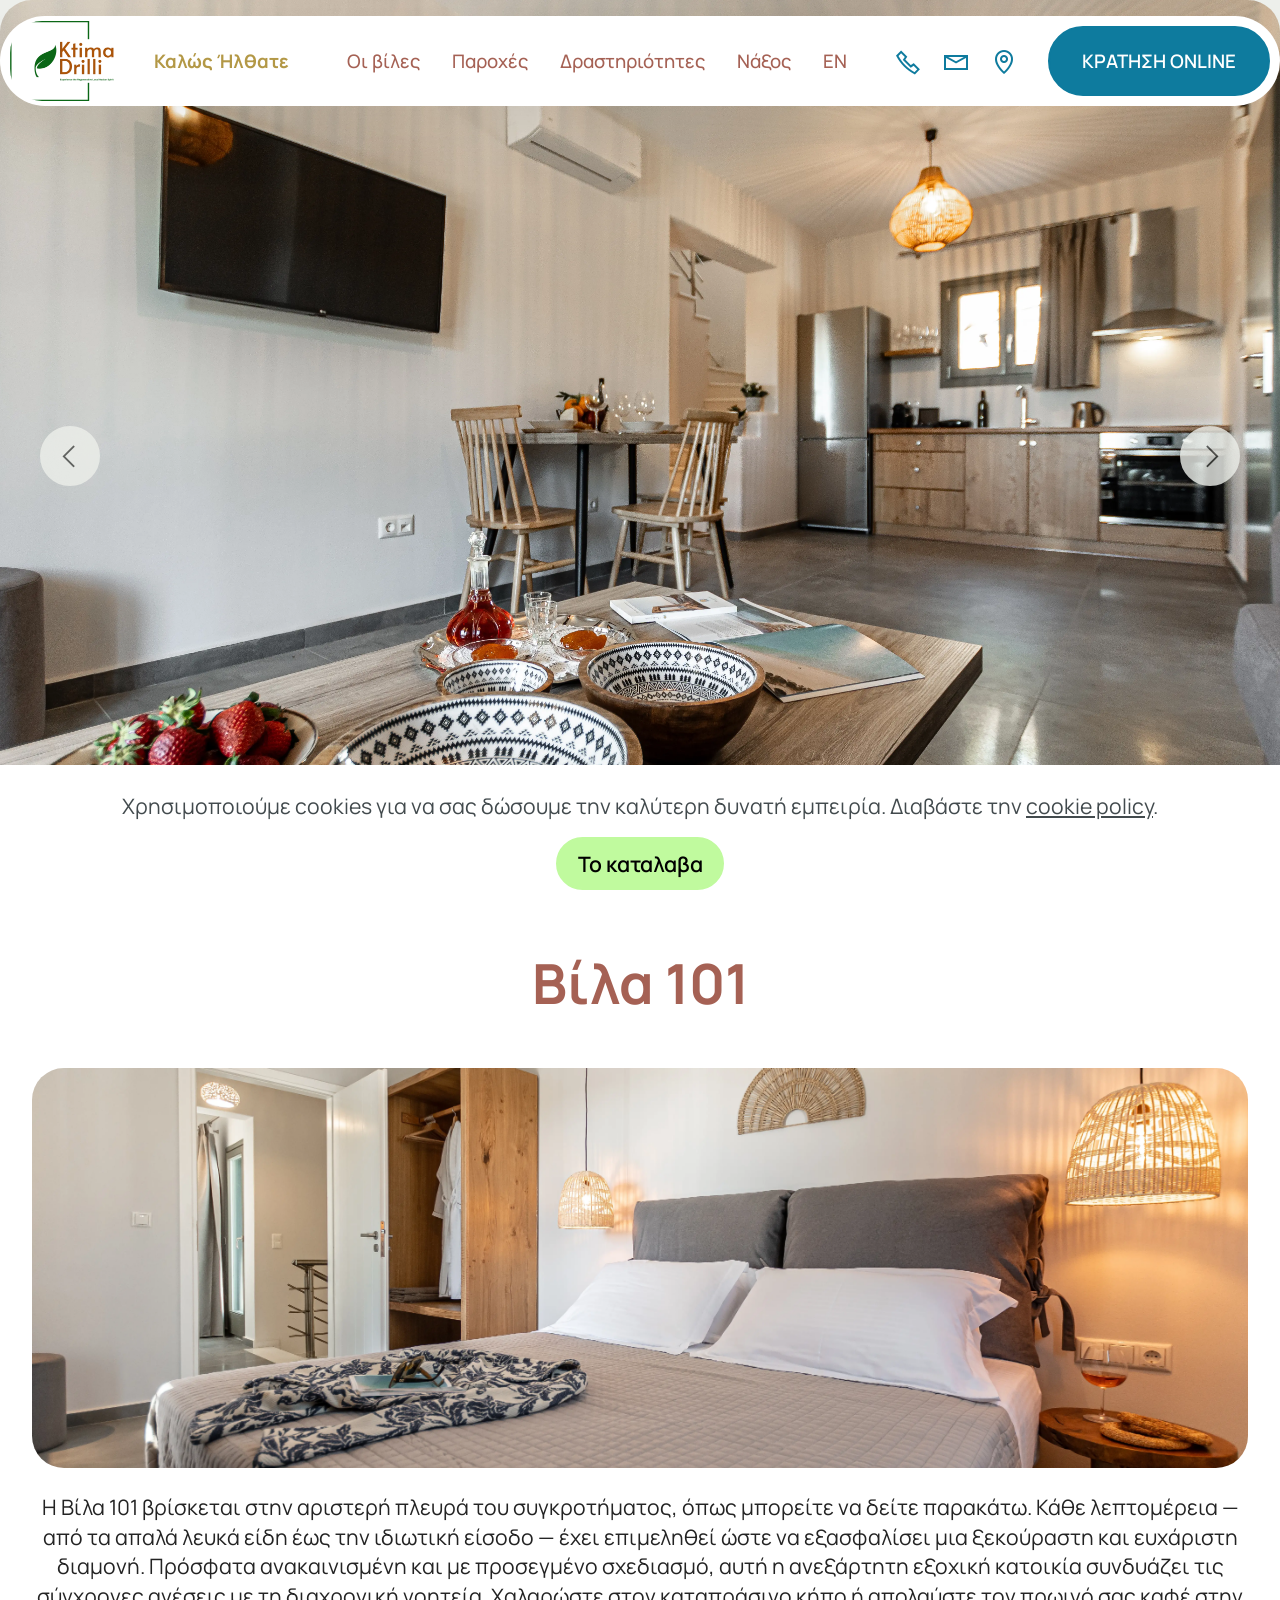
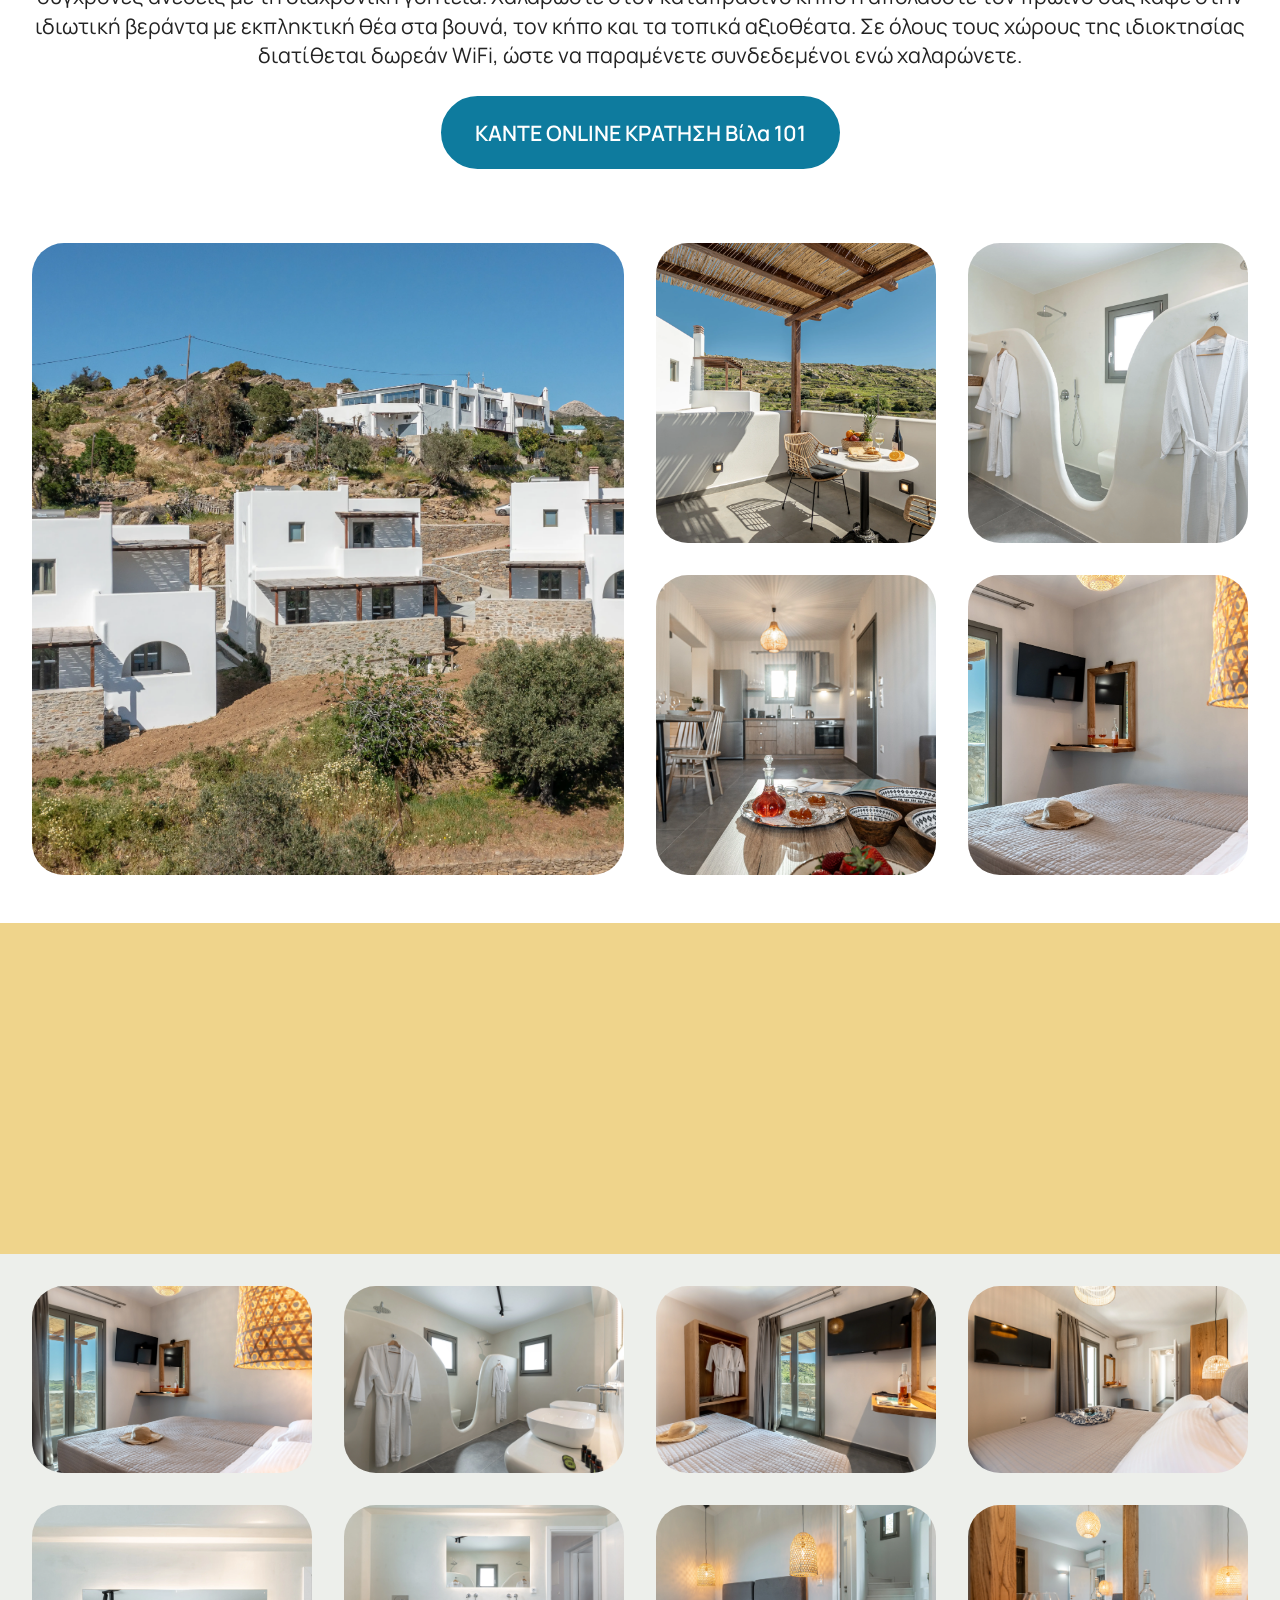
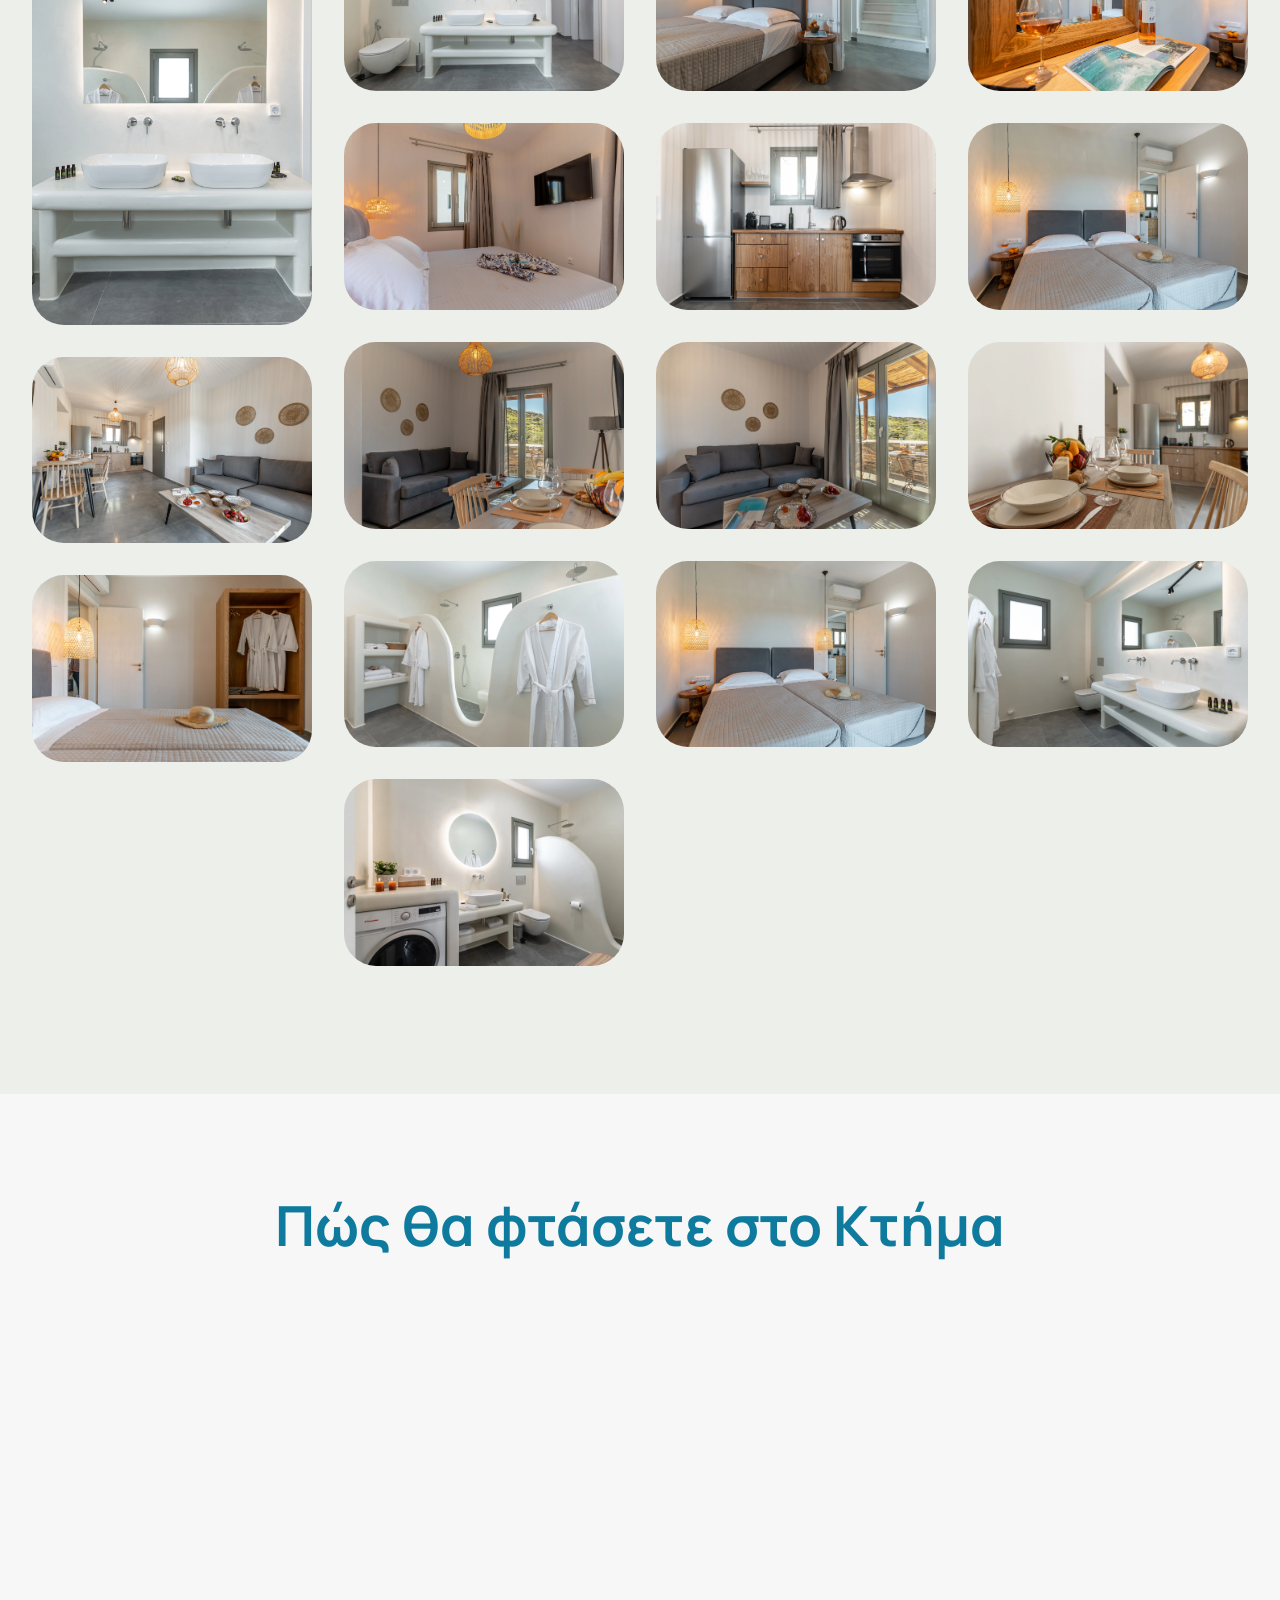
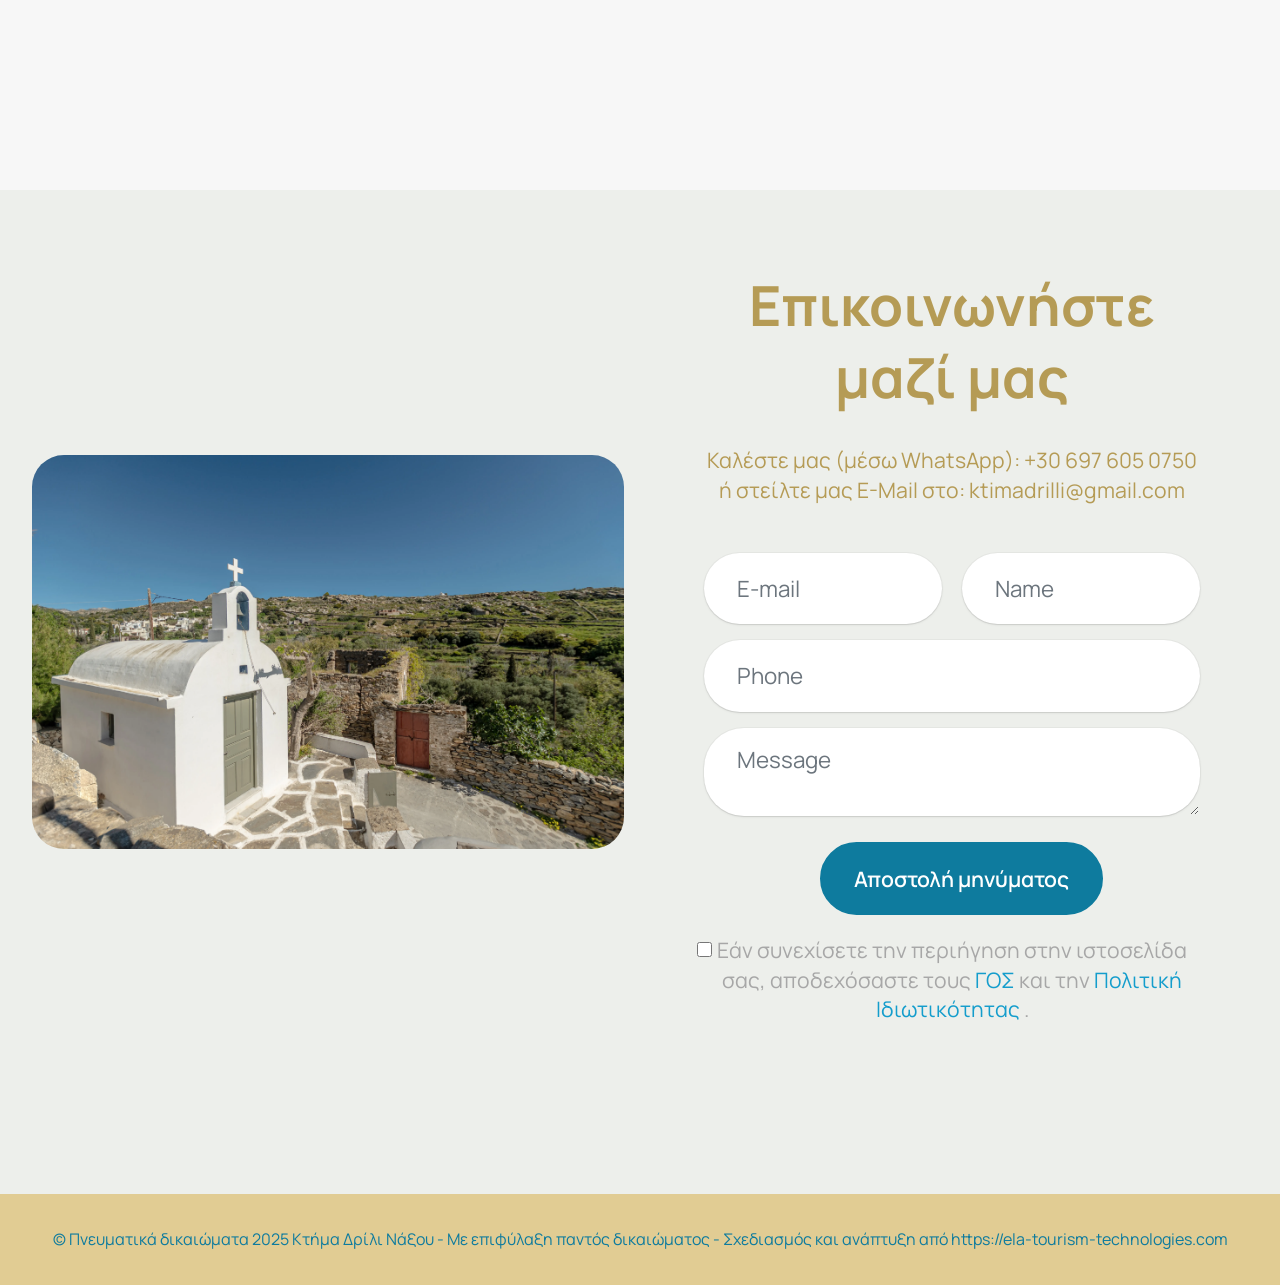
==== commit ed70af25: "create github pages" ====
--- a/page1.html
+++ b/page1.html
@@ -1,10 +1,10 @@
 <!DOCTYPE html>
 <html  >
 <head>
-  <!-- Site made with Mobirise Website Builder v6.0.3, https://mobirise.com -->
+  
   <meta charset="UTF-8">
   <meta http-equiv="X-UA-Compatible" content="IE=edge">
-  <meta name="generator" content="Mobirise v6.0.3, mobirise.com">
+  
   <meta name="viewport" content="width=device-width, initial-scale=1, minimum-scale=1">
   <link rel="shortcut icon" href="assets/images/ktima-drilli-logo.webp" type="image/x-icon">
   <meta name="description" content="Ktima Drilli offers luxurious 90 m² villas in Naxos, blending comfort and natural beauty. Perfect for families, couples, or friends seeking a relaxing, private escape in Greece.">
@@ -13,19 +13,18 @@
   <title>Βίλλα 101</title>
   <link rel="stylesheet" href="assets/web/assets/mobirise-icons2/mobirise2.css">
   <link rel="stylesheet" href="assets/bootstrap/css/bootstrap.min.css">
-  <link rel="stylesheet" href="assets/bootstrap/css/bootstrap-grid.min.css">
-  <link rel="stylesheet" href="assets/bootstrap/css/bootstrap-reboot.min.css">
   <link rel="stylesheet" href="assets/web/assets/gdpr-plugin/gdpr-styles.css">
   <link rel="stylesheet" href="assets/dropdown/css/style.css">
   <link rel="stylesheet" href="assets/theme/css/style.css">
   <link rel="stylesheet" href="assets/gallery/style.css">
   <link rel="preload" href="https://fonts.googleapis.com/css2?family=Manrope:wght@400;700&display=swap&display=swap" as="style" onload="this.onload=null;this.rel='stylesheet'">
   <noscript><link rel="stylesheet" href="https://fonts.googleapis.com/css2?family=Manrope:wght@400;700&display=swap&display=swap"></noscript>
-  <link rel="preload" as="style" href="assets/mobirise/css/mbr-additional.css?v=aJHzei"><link rel="stylesheet" href="assets/mobirise/css/mbr-additional.css?v=aJHzei" type="text/css">
-
-  
-  
-  
+  <link rel="preload" as="style" href="assets/mobirise/css/mbr-additional.css?v=DxHD5E"><link rel="stylesheet" href="assets/mobirise/css/mbr-additional.css?v=DxHD5E" type="text/css">
+
+  
+  
+  
+
 </head>
 <body>
   
@@ -71,7 +70,7 @@
 					</a>
 					
 				</div>
-				<div class="navbar-buttons mbr-section-btn"><a class="btn btn-danger display-4" href="https://ibe.channex.io/online-booking-ktima-drilli?lang=en" target="_blank">ΚΡΑΤΗΣΗ ONLINE</a></div>
+				<div class="navbar-buttons mbr-section-btn"><a class="btn btn-danger display-4" href="https://book.roompanda.com/ktima-drili-villas-naxos" target="_blank">ΚΡΑΤΗΣΗ ONLINE</a></div>
 			</div>
 		</div>
 	</nav>
@@ -79,9 +78,9 @@
 
 <section data-bs-version="5.1" class="slider3 cid-uOdEQd5ju1 mbr-fullscreen" id="slider3-r">
     
-    <div class="carousel slide carousel-fade" id="uQfKzEK9gv" data-ride="carousel" data-bs-ride="carousel" data-interval="7000" data-bs-interval="7000">
+    <div class="carousel slide carousel-fade" id="vpLw4KgTGn" data-ride="carousel" data-bs-ride="carousel" data-interval="7000" data-bs-interval="7000">
         <ol class="carousel-indicators">
-            <li data-slide-to="0" data-bs-slide-to="0" class="active" data-target="#uQfKzEK9gv" data-bs-target="#uQfKzEK9gv"></li><li data-slide-to="1" data-bs-slide-to="1" class="" data-target="#uQfKzEK9gv" data-bs-target="#uQfKzEK9gv"></li><li data-slide-to="2" data-bs-slide-to="2" class="" data-target="#uQfKzEK9gv" data-bs-target="#uQfKzEK9gv"></li><li data-slide-to="3" data-bs-slide-to="3" class="" data-target="#uQfKzEK9gv" data-bs-target="#uQfKzEK9gv"></li><li data-slide-to="4" data-bs-slide-to="4" class="" data-target="#uQfKzEK9gv" data-bs-target="#uQfKzEK9gv"></li><li data-slide-to="5" data-bs-slide-to="5" class="" data-target="#uQfKzEK9gv" data-bs-target="#uQfKzEK9gv"></li><li data-slide-to="6" data-bs-slide-to="6" class="" data-target="#uQfKzEK9gv" data-bs-target="#uQfKzEK9gv"></li><li data-slide-to="7" data-bs-slide-to="7" class="" data-target="#uQfKzEK9gv" data-bs-target="#uQfKzEK9gv"></li><li data-slide-to="8" data-bs-slide-to="8" class="" data-target="#uQfKzEK9gv" data-bs-target="#uQfKzEK9gv"></li><li data-slide-to="9" data-bs-slide-to="9" class="" data-target="#uQfKzEK9gv" data-bs-target="#uQfKzEK9gv"></li>
+            <li data-slide-to="0" data-bs-slide-to="0" class="active" data-target="#vpLw4KgTGn" data-bs-target="#vpLw4KgTGn"></li><li data-slide-to="1" data-bs-slide-to="1" class="" data-target="#vpLw4KgTGn" data-bs-target="#vpLw4KgTGn"></li><li data-slide-to="2" data-bs-slide-to="2" class="" data-target="#vpLw4KgTGn" data-bs-target="#vpLw4KgTGn"></li><li data-slide-to="3" data-bs-slide-to="3" class="" data-target="#vpLw4KgTGn" data-bs-target="#vpLw4KgTGn"></li><li data-slide-to="4" data-bs-slide-to="4" class="" data-target="#vpLw4KgTGn" data-bs-target="#vpLw4KgTGn"></li><li data-slide-to="5" data-bs-slide-to="5" class="" data-target="#vpLw4KgTGn" data-bs-target="#vpLw4KgTGn"></li><li data-slide-to="6" data-bs-slide-to="6" class="" data-target="#vpLw4KgTGn" data-bs-target="#vpLw4KgTGn"></li><li data-slide-to="7" data-bs-slide-to="7" class="" data-target="#vpLw4KgTGn" data-bs-target="#vpLw4KgTGn"></li><li data-slide-to="8" data-bs-slide-to="8" class="" data-target="#vpLw4KgTGn" data-bs-target="#vpLw4KgTGn"></li><li data-slide-to="9" data-bs-slide-to="9" class="" data-target="#vpLw4KgTGn" data-bs-target="#vpLw4KgTGn"></li>
             
             
         </ol>
@@ -150,11 +149,11 @@
                 </div>
             </div>
         </div>
-        <a class="carousel-control carousel-control-prev" role="button" data-slide="prev" data-bs-slide="prev" href="#uQfKzEK9gv">
+        <a class="carousel-control carousel-control-prev" role="button" data-slide="prev" data-bs-slide="prev" href="#vpLw4KgTGn">
             <span class="mobi-mbri mobi-mbri-arrow-prev" aria-hidden="true"></span>
             <span class="sr-only visually-hidden">Previous</span>
         </a>
-        <a class="carousel-control carousel-control-next" role="button" data-slide="next" data-bs-slide="next" href="#uQfKzEK9gv">
+        <a class="carousel-control carousel-control-next" role="button" data-slide="next" data-bs-slide="next" href="#vpLw4KgTGn">
             <span class="mobi-mbri mobi-mbri-arrow-next" aria-hidden="true"></span>
             <span class="sr-only visually-hidden">Next</span>
         </a>
@@ -288,8 +287,8 @@
         </div>
         <div class="row mbr-gallery mbr-masonry" data-masonry="{&quot;percentPosition&quot;: true }">
             <div class="col-12 col-md-6 col-lg-3 item gallery-image">
-                <div class="item-wrapper" data-toggle="modal" data-bs-toggle="modal" data-target="#uQfKzFmWiR-modal" data-bs-target="#uQfKzFmWiR-modal">
-                    <img class="w-100" src="assets/images/ktima-drilli-61.webp" alt="" data-slide-to="0" data-bs-slide-to="0" data-target="#lb-uQfKzFmWiR" data-bs-target="#lb-uQfKzFmWiR">
+                <div class="item-wrapper" data-toggle="modal" data-bs-toggle="modal" data-target="#vpLw4LngNq-modal" data-bs-target="#vpLw4LngNq-modal">
+                    <img class="w-100" src="assets/images/ktima-drilli-61.webp" alt="" data-slide-to="0" data-bs-slide-to="0" data-target="#lb-vpLw4LngNq" data-bs-target="#lb-vpLw4LngNq">
                     <div class="icon-wrapper">
                         <span class="mobi-mbri mobi-mbri-search mbr-iconfont mbr-iconfont-btn"></span>
                     </div>
@@ -297,8 +296,8 @@
                 
             </div>
             <div class="col-12 col-md-6 col-lg-3 item gallery-image">
-                <div class="item-wrapper" data-toggle="modal" data-bs-toggle="modal" data-target="#uQfKzFmWiR-modal" data-bs-target="#uQfKzFmWiR-modal">
-                    <img class="w-100" src="assets/images/ktima-drilli-116.webp" alt="" data-slide-to="1" data-bs-slide-to="1" data-target="#lb-uQfKzFmWiR" data-bs-target="#lb-uQfKzFmWiR">
+                <div class="item-wrapper" data-toggle="modal" data-bs-toggle="modal" data-target="#vpLw4LngNq-modal" data-bs-target="#vpLw4LngNq-modal">
+                    <img class="w-100" src="assets/images/ktima-drilli-116.webp" alt="" data-slide-to="1" data-bs-slide-to="1" data-target="#lb-vpLw4LngNq" data-bs-target="#lb-vpLw4LngNq">
                     <div class="icon-wrapper">
                         <span class="mobi-mbri mobi-mbri-search mbr-iconfont mbr-iconfont-btn"></span>
                     </div>
@@ -306,8 +305,8 @@
                 
             </div>
             <div class="col-12 col-md-6 col-lg-3 item gallery-image">
-                <div class="item-wrapper" data-toggle="modal" data-bs-toggle="modal" data-target="#uQfKzFmWiR-modal" data-bs-target="#uQfKzFmWiR-modal">
-                    <img class="w-100" src="assets/images/ktima-drilli-62.webp" alt="" data-slide-to="2" data-bs-slide-to="2" data-target="#lb-uQfKzFmWiR" data-bs-target="#lb-uQfKzFmWiR">
+                <div class="item-wrapper" data-toggle="modal" data-bs-toggle="modal" data-target="#vpLw4LngNq-modal" data-bs-target="#vpLw4LngNq-modal">
+                    <img class="w-100" src="assets/images/ktima-drilli-62.webp" alt="" data-slide-to="2" data-bs-slide-to="2" data-target="#lb-vpLw4LngNq" data-bs-target="#lb-vpLw4LngNq">
                     <div class="icon-wrapper">
                         <span class="mobi-mbri mobi-mbri-search mbr-iconfont mbr-iconfont-btn"></span>
                     </div>
@@ -315,8 +314,8 @@
                 
             </div>
             <div class="col-12 col-md-6 col-lg-3 item gallery-image">
-                <div class="item-wrapper" data-toggle="modal" data-bs-toggle="modal" data-target="#uQfKzFmWiR-modal" data-bs-target="#uQfKzFmWiR-modal">
-                    <img class="w-100" src="assets/images/ktima-drilli-101.webp" alt="" data-slide-to="3" data-bs-slide-to="3" data-target="#lb-uQfKzFmWiR" data-bs-target="#lb-uQfKzFmWiR">
+                <div class="item-wrapper" data-toggle="modal" data-bs-toggle="modal" data-target="#vpLw4LngNq-modal" data-bs-target="#vpLw4LngNq-modal">
+                    <img class="w-100" src="assets/images/ktima-drilli-101.webp" alt="" data-slide-to="3" data-bs-slide-to="3" data-target="#lb-vpLw4LngNq" data-bs-target="#lb-vpLw4LngNq">
                     <div class="icon-wrapper">
                         <span class="mobi-mbri mobi-mbri-search mbr-iconfont mbr-iconfont-btn"></span>
                     </div>
@@ -324,8 +323,8 @@
                 
             </div>
             <div class="col-12 col-md-6 col-lg-3 item gallery-image">
-                <div class="item-wrapper" data-toggle="modal" data-bs-toggle="modal" data-target="#uQfKzFmWiR-modal" data-bs-target="#uQfKzFmWiR-modal">
-                    <img class="w-100" src="assets/images/ktima-drilli-120.webp" alt="" data-slide-to="4" data-bs-slide-to="4" data-target="#lb-uQfKzFmWiR" data-bs-target="#lb-uQfKzFmWiR">
+                <div class="item-wrapper" data-toggle="modal" data-bs-toggle="modal" data-target="#vpLw4LngNq-modal" data-bs-target="#vpLw4LngNq-modal">
+                    <img class="w-100" src="assets/images/ktima-drilli-120.webp" alt="" data-slide-to="4" data-bs-slide-to="4" data-target="#lb-vpLw4LngNq" data-bs-target="#lb-vpLw4LngNq">
                     <div class="icon-wrapper">
                         <span class="mobi-mbri mobi-mbri-search mbr-iconfont mbr-iconfont-btn"></span>
                     </div>
@@ -333,8 +332,8 @@
                 
             </div>
             <div class="col-12 col-md-6 col-lg-3 item gallery-image">
-                <div class="item-wrapper" data-toggle="modal" data-bs-toggle="modal" data-target="#uQfKzFmWiR-modal" data-bs-target="#uQfKzFmWiR-modal">
-                    <img class="w-100" src="assets/images/ktima-drilli-119.webp" alt="" data-slide-to="5" data-bs-slide-to="5" data-target="#lb-uQfKzFmWiR" data-bs-target="#lb-uQfKzFmWiR">
+                <div class="item-wrapper" data-toggle="modal" data-bs-toggle="modal" data-target="#vpLw4LngNq-modal" data-bs-target="#vpLw4LngNq-modal">
+                    <img class="w-100" src="assets/images/ktima-drilli-119.webp" alt="" data-slide-to="5" data-bs-slide-to="5" data-target="#lb-vpLw4LngNq" data-bs-target="#lb-vpLw4LngNq">
                     <div class="icon-wrapper">
                         <span class="mobi-mbri mobi-mbri-search mbr-iconfont mbr-iconfont-btn"></span>
                     </div>
@@ -342,190 +341,190 @@
                 
             </div>
             <div class="col-12 col-md-6 col-lg-3 item gallery-image">
-                <div class="item-wrapper" data-toggle="modal" data-bs-toggle="modal" data-target="#uQfKzFmWiR-modal" data-bs-target="#uQfKzFmWiR-modal">
-                    <img class="w-100" src="assets/images/ktima-drilli-66.webp" alt="" data-slide-to="6" data-bs-slide-to="6" data-target="#lb-uQfKzFmWiR" data-bs-target="#lb-uQfKzFmWiR">
-                    <div class="icon-wrapper">
-                        <span class="mobi-mbri mobi-mbri-search mbr-iconfont mbr-iconfont-btn"></span>
-                    </div>
-                </div>
-                
-            </div><div class="col-12 col-md-6 col-lg-3 item gallery-image">
-                <div class="item-wrapper" data-toggle="modal" data-bs-toggle="modal" data-target="#uQfKzFmWiR-modal" data-bs-target="#uQfKzFmWiR-modal">
-                    <img class="w-100" src="assets/images/ktima-drilli-69.webp" alt="" data-slide-to="7" data-bs-slide-to="7" data-target="#lb-uQfKzFmWiR" data-bs-target="#lb-uQfKzFmWiR">
-                    <div class="icon-wrapper">
-                        <span class="mobi-mbri mobi-mbri-search mbr-iconfont mbr-iconfont-btn"></span>
-                    </div>
-                </div>
-                
-            </div><div class="col-12 col-md-6 col-lg-3 item gallery-image">
-                <div class="item-wrapper" data-toggle="modal" data-bs-toggle="modal" data-target="#uQfKzFmWiR-modal" data-bs-target="#uQfKzFmWiR-modal">
-                    <img class="w-100" src="assets/images/ktima-drilli-68.webp" alt="" data-slide-to="8" data-bs-slide-to="8" data-target="#lb-uQfKzFmWiR" data-bs-target="#lb-uQfKzFmWiR">
-                    <div class="icon-wrapper">
-                        <span class="mobi-mbri mobi-mbri-search mbr-iconfont mbr-iconfont-btn"></span>
-                    </div>
-                </div>
-                
-            </div><div class="col-12 col-md-6 col-lg-3 item gallery-image">
-                <div class="item-wrapper" data-toggle="modal" data-bs-toggle="modal" data-target="#uQfKzFmWiR-modal" data-bs-target="#uQfKzFmWiR-modal">
-                    <img class="w-100" src="assets/images/ktima-drilli-85.webp" alt="" data-slide-to="9" data-bs-slide-to="9" data-target="#lb-uQfKzFmWiR" data-bs-target="#lb-uQfKzFmWiR">
-                    <div class="icon-wrapper">
-                        <span class="mobi-mbri mobi-mbri-search mbr-iconfont mbr-iconfont-btn"></span>
-                    </div>
-                </div>
-                
-            </div><div class="col-12 col-md-6 col-lg-3 item gallery-image">
-                <div class="item-wrapper" data-toggle="modal" data-bs-toggle="modal" data-target="#uQfKzFmWiR-modal" data-bs-target="#uQfKzFmWiR-modal">
-                    <img class="w-100" src="assets/images/ktima-drilli-22.webp" alt="" data-slide-to="10" data-bs-slide-to="10" data-target="#lb-uQfKzFmWiR" data-bs-target="#lb-uQfKzFmWiR">
-                    <div class="icon-wrapper">
-                        <span class="mobi-mbri mobi-mbri-search mbr-iconfont mbr-iconfont-btn"></span>
-                    </div>
-                </div>
-                
-            </div><div class="col-12 col-md-6 col-lg-3 item gallery-image">
-                <div class="item-wrapper" data-toggle="modal" data-bs-toggle="modal" data-target="#uQfKzFmWiR-modal" data-bs-target="#uQfKzFmWiR-modal">
-                    <img class="w-100" src="assets/images/ktima-drilli-17.webp" alt="" data-slide-to="11" data-bs-slide-to="11" data-target="#lb-uQfKzFmWiR" data-bs-target="#lb-uQfKzFmWiR">
-                    <div class="icon-wrapper">
-                        <span class="mobi-mbri mobi-mbri-search mbr-iconfont mbr-iconfont-btn"></span>
-                    </div>
-                </div>
-                
-            </div><div class="col-12 col-md-6 col-lg-3 item gallery-image">
-                <div class="item-wrapper" data-toggle="modal" data-bs-toggle="modal" data-target="#uQfKzFmWiR-modal" data-bs-target="#uQfKzFmWiR-modal">
-                    <img class="w-100" src="assets/images/ktima-drilli-20.webp" alt="" data-slide-to="12" data-bs-slide-to="12" data-target="#lb-uQfKzFmWiR" data-bs-target="#lb-uQfKzFmWiR">
-                    <div class="icon-wrapper">
-                        <span class="mobi-mbri mobi-mbri-search mbr-iconfont mbr-iconfont-btn"></span>
-                    </div>
-                </div>
-                
-            </div><div class="col-12 col-md-6 col-lg-3 item gallery-image">
-                <div class="item-wrapper" data-toggle="modal" data-bs-toggle="modal" data-target="#uQfKzFmWiR-modal" data-bs-target="#uQfKzFmWiR-modal">
-                    <img class="w-100" src="assets/images/ktima-drilli-16.webp" alt="" data-slide-to="13" data-bs-slide-to="13" data-target="#lb-uQfKzFmWiR" data-bs-target="#lb-uQfKzFmWiR">
-                    <div class="icon-wrapper">
-                        <span class="mobi-mbri mobi-mbri-search mbr-iconfont mbr-iconfont-btn"></span>
-                    </div>
-                </div>
-                
-            </div><div class="col-12 col-md-6 col-lg-3 item gallery-image">
-                <div class="item-wrapper" data-toggle="modal" data-bs-toggle="modal" data-target="#uQfKzFmWiR-modal" data-bs-target="#uQfKzFmWiR-modal">
-                    <img class="w-100" src="assets/images/ktima-drilli-31.webp" alt="" data-slide-to="14" data-bs-slide-to="14" data-target="#lb-uQfKzFmWiR" data-bs-target="#lb-uQfKzFmWiR">
-                    <div class="icon-wrapper">
-                        <span class="mobi-mbri mobi-mbri-search mbr-iconfont mbr-iconfont-btn"></span>
-                    </div>
-                </div>
-                
-            </div><div class="col-12 col-md-6 col-lg-3 item gallery-image">
-                <div class="item-wrapper" data-toggle="modal" data-bs-toggle="modal" data-target="#uQfKzFmWiR-modal" data-bs-target="#uQfKzFmWiR-modal">
-                    <img class="w-100" src="assets/images/ktima-drilli-125.webp" alt="" data-slide-to="15" data-bs-slide-to="15" data-target="#lb-uQfKzFmWiR" data-bs-target="#lb-uQfKzFmWiR">
-                    <div class="icon-wrapper">
-                        <span class="mobi-mbri mobi-mbri-search mbr-iconfont mbr-iconfont-btn"></span>
-                    </div>
-                </div>
-                
-            </div><div class="col-12 col-md-6 col-lg-3 item gallery-image">
-                <div class="item-wrapper" data-toggle="modal" data-bs-toggle="modal" data-target="#uQfKzFmWiR-modal" data-bs-target="#uQfKzFmWiR-modal">
-                    <img class="w-100" src="assets/images/ktima-drilli-118.webp" alt="" data-slide-to="16" data-bs-slide-to="16" data-target="#lb-uQfKzFmWiR" data-bs-target="#lb-uQfKzFmWiR">
-                    <div class="icon-wrapper">
-                        <span class="mobi-mbri mobi-mbri-search mbr-iconfont mbr-iconfont-btn"></span>
-                    </div>
-                </div>
-                
-            </div><div class="col-12 col-md-6 col-lg-3 item gallery-image">
-                <div class="item-wrapper" data-toggle="modal" data-bs-toggle="modal" data-target="#uQfKzFmWiR-modal" data-bs-target="#uQfKzFmWiR-modal">
-                    <img class="w-100" src="assets/images/ktima-drilli-68.webp" alt="" data-slide-to="17" data-bs-slide-to="17" data-target="#lb-uQfKzFmWiR" data-bs-target="#lb-uQfKzFmWiR">
-                    <div class="icon-wrapper">
-                        <span class="mobi-mbri mobi-mbri-search mbr-iconfont mbr-iconfont-btn"></span>
-                    </div>
-                </div>
-                
-            </div><div class="col-12 col-md-6 col-lg-3 item gallery-image">
-                <div class="item-wrapper" data-toggle="modal" data-bs-toggle="modal" data-target="#uQfKzFmWiR-modal" data-bs-target="#uQfKzFmWiR-modal">
-                    <img class="w-100" src="assets/images/ktima-drilli-72.webp" alt="" data-slide-to="18" data-bs-slide-to="18" data-target="#lb-uQfKzFmWiR" data-bs-target="#lb-uQfKzFmWiR">
-                    <div class="icon-wrapper">
-                        <span class="mobi-mbri mobi-mbri-search mbr-iconfont mbr-iconfont-btn"></span>
-                    </div>
-                </div>
-                
-            </div><div class="col-12 col-md-6 col-lg-3 item gallery-image">
-                <div class="item-wrapper" data-toggle="modal" data-bs-toggle="modal" data-target="#uQfKzFmWiR-modal" data-bs-target="#uQfKzFmWiR-modal">
-                    <img class="w-100" src="assets/images/ktima-drilli-76.webp" alt="" data-slide-to="19" data-bs-slide-to="19" data-target="#lb-uQfKzFmWiR" data-bs-target="#lb-uQfKzFmWiR">
-                    <div class="icon-wrapper">
-                        <span class="mobi-mbri mobi-mbri-search mbr-iconfont mbr-iconfont-btn"></span>
-                    </div>
-                </div>
-                
-            </div>
-        </div>
-
-        <div class="modal mbr-slider" tabindex="-1" role="dialog" aria-hidden="true" id="uQfKzFmWiR-modal">
+                <div class="item-wrapper" data-toggle="modal" data-bs-toggle="modal" data-target="#vpLw4LngNq-modal" data-bs-target="#vpLw4LngNq-modal">
+                    <img class="w-100" src="assets/images/ktima-drilli-66.webp" alt="" data-slide-to="6" data-bs-slide-to="6" data-target="#lb-vpLw4LngNq" data-bs-target="#lb-vpLw4LngNq">
+                    <div class="icon-wrapper">
+                        <span class="mobi-mbri mobi-mbri-search mbr-iconfont mbr-iconfont-btn"></span>
+                    </div>
+                </div>
+                
+            </div><div class="col-12 col-md-6 col-lg-3 item gallery-image">
+                <div class="item-wrapper" data-toggle="modal" data-bs-toggle="modal" data-target="#vpLw4LngNq-modal" data-bs-target="#vpLw4LngNq-modal">
+                    <img class="w-100" src="assets/images/ktima-drilli-69.webp" alt="" data-slide-to="7" data-bs-slide-to="7" data-target="#lb-vpLw4LngNq" data-bs-target="#lb-vpLw4LngNq">
+                    <div class="icon-wrapper">
+                        <span class="mobi-mbri mobi-mbri-search mbr-iconfont mbr-iconfont-btn"></span>
+                    </div>
+                </div>
+                
+            </div><div class="col-12 col-md-6 col-lg-3 item gallery-image">
+                <div class="item-wrapper" data-toggle="modal" data-bs-toggle="modal" data-target="#vpLw4LngNq-modal" data-bs-target="#vpLw4LngNq-modal">
+                    <img class="w-100" src="assets/images/ktima-drilli-68.webp" alt="" data-slide-to="8" data-bs-slide-to="8" data-target="#lb-vpLw4LngNq" data-bs-target="#lb-vpLw4LngNq">
+                    <div class="icon-wrapper">
+                        <span class="mobi-mbri mobi-mbri-search mbr-iconfont mbr-iconfont-btn"></span>
+                    </div>
+                </div>
+                
+            </div><div class="col-12 col-md-6 col-lg-3 item gallery-image">
+                <div class="item-wrapper" data-toggle="modal" data-bs-toggle="modal" data-target="#vpLw4LngNq-modal" data-bs-target="#vpLw4LngNq-modal">
+                    <img class="w-100" src="assets/images/ktima-drilli-85.webp" alt="" data-slide-to="9" data-bs-slide-to="9" data-target="#lb-vpLw4LngNq" data-bs-target="#lb-vpLw4LngNq">
+                    <div class="icon-wrapper">
+                        <span class="mobi-mbri mobi-mbri-search mbr-iconfont mbr-iconfont-btn"></span>
+                    </div>
+                </div>
+                
+            </div><div class="col-12 col-md-6 col-lg-3 item gallery-image">
+                <div class="item-wrapper" data-toggle="modal" data-bs-toggle="modal" data-target="#vpLw4LngNq-modal" data-bs-target="#vpLw4LngNq-modal">
+                    <img class="w-100" src="assets/images/ktima-drilli-22.webp" alt="" data-slide-to="10" data-bs-slide-to="10" data-target="#lb-vpLw4LngNq" data-bs-target="#lb-vpLw4LngNq">
+                    <div class="icon-wrapper">
+                        <span class="mobi-mbri mobi-mbri-search mbr-iconfont mbr-iconfont-btn"></span>
+                    </div>
+                </div>
+                
+            </div><div class="col-12 col-md-6 col-lg-3 item gallery-image">
+                <div class="item-wrapper" data-toggle="modal" data-bs-toggle="modal" data-target="#vpLw4LngNq-modal" data-bs-target="#vpLw4LngNq-modal">
+                    <img class="w-100" src="assets/images/ktima-drilli-17.webp" alt="" data-slide-to="11" data-bs-slide-to="11" data-target="#lb-vpLw4LngNq" data-bs-target="#lb-vpLw4LngNq">
+                    <div class="icon-wrapper">
+                        <span class="mobi-mbri mobi-mbri-search mbr-iconfont mbr-iconfont-btn"></span>
+                    </div>
+                </div>
+                
+            </div><div class="col-12 col-md-6 col-lg-3 item gallery-image">
+                <div class="item-wrapper" data-toggle="modal" data-bs-toggle="modal" data-target="#vpLw4LngNq-modal" data-bs-target="#vpLw4LngNq-modal">
+                    <img class="w-100" src="assets/images/ktima-drilli-20.webp" alt="" data-slide-to="12" data-bs-slide-to="12" data-target="#lb-vpLw4LngNq" data-bs-target="#lb-vpLw4LngNq">
+                    <div class="icon-wrapper">
+                        <span class="mobi-mbri mobi-mbri-search mbr-iconfont mbr-iconfont-btn"></span>
+                    </div>
+                </div>
+                
+            </div><div class="col-12 col-md-6 col-lg-3 item gallery-image">
+                <div class="item-wrapper" data-toggle="modal" data-bs-toggle="modal" data-target="#vpLw4LngNq-modal" data-bs-target="#vpLw4LngNq-modal">
+                    <img class="w-100" src="assets/images/ktima-drilli-16.webp" alt="" data-slide-to="13" data-bs-slide-to="13" data-target="#lb-vpLw4LngNq" data-bs-target="#lb-vpLw4LngNq">
+                    <div class="icon-wrapper">
+                        <span class="mobi-mbri mobi-mbri-search mbr-iconfont mbr-iconfont-btn"></span>
+                    </div>
+                </div>
+                
+            </div><div class="col-12 col-md-6 col-lg-3 item gallery-image">
+                <div class="item-wrapper" data-toggle="modal" data-bs-toggle="modal" data-target="#vpLw4LngNq-modal" data-bs-target="#vpLw4LngNq-modal">
+                    <img class="w-100" src="assets/images/ktima-drilli-31.webp" alt="" data-slide-to="14" data-bs-slide-to="14" data-target="#lb-vpLw4LngNq" data-bs-target="#lb-vpLw4LngNq">
+                    <div class="icon-wrapper">
+                        <span class="mobi-mbri mobi-mbri-search mbr-iconfont mbr-iconfont-btn"></span>
+                    </div>
+                </div>
+                
+            </div><div class="col-12 col-md-6 col-lg-3 item gallery-image">
+                <div class="item-wrapper" data-toggle="modal" data-bs-toggle="modal" data-target="#vpLw4LngNq-modal" data-bs-target="#vpLw4LngNq-modal">
+                    <img class="w-100" src="assets/images/ktima-drilli-125.webp" alt="" data-slide-to="15" data-bs-slide-to="15" data-target="#lb-vpLw4LngNq" data-bs-target="#lb-vpLw4LngNq">
+                    <div class="icon-wrapper">
+                        <span class="mobi-mbri mobi-mbri-search mbr-iconfont mbr-iconfont-btn"></span>
+                    </div>
+                </div>
+                
+            </div><div class="col-12 col-md-6 col-lg-3 item gallery-image">
+                <div class="item-wrapper" data-toggle="modal" data-bs-toggle="modal" data-target="#vpLw4LngNq-modal" data-bs-target="#vpLw4LngNq-modal">
+                    <img class="w-100" src="assets/images/ktima-drilli-118.webp" alt="" data-slide-to="16" data-bs-slide-to="16" data-target="#lb-vpLw4LngNq" data-bs-target="#lb-vpLw4LngNq">
+                    <div class="icon-wrapper">
+                        <span class="mobi-mbri mobi-mbri-search mbr-iconfont mbr-iconfont-btn"></span>
+                    </div>
+                </div>
+                
+            </div><div class="col-12 col-md-6 col-lg-3 item gallery-image">
+                <div class="item-wrapper" data-toggle="modal" data-bs-toggle="modal" data-target="#vpLw4LngNq-modal" data-bs-target="#vpLw4LngNq-modal">
+                    <img class="w-100" src="assets/images/ktima-drilli-68.webp" alt="" data-slide-to="17" data-bs-slide-to="17" data-target="#lb-vpLw4LngNq" data-bs-target="#lb-vpLw4LngNq">
+                    <div class="icon-wrapper">
+                        <span class="mobi-mbri mobi-mbri-search mbr-iconfont mbr-iconfont-btn"></span>
+                    </div>
+                </div>
+                
+            </div><div class="col-12 col-md-6 col-lg-3 item gallery-image">
+                <div class="item-wrapper" data-toggle="modal" data-bs-toggle="modal" data-target="#vpLw4LngNq-modal" data-bs-target="#vpLw4LngNq-modal">
+                    <img class="w-100" src="assets/images/ktima-drilli-72.webp" alt="" data-slide-to="18" data-bs-slide-to="18" data-target="#lb-vpLw4LngNq" data-bs-target="#lb-vpLw4LngNq">
+                    <div class="icon-wrapper">
+                        <span class="mobi-mbri mobi-mbri-search mbr-iconfont mbr-iconfont-btn"></span>
+                    </div>
+                </div>
+                
+            </div><div class="col-12 col-md-6 col-lg-3 item gallery-image">
+                <div class="item-wrapper" data-toggle="modal" data-bs-toggle="modal" data-target="#vpLw4LngNq-modal" data-bs-target="#vpLw4LngNq-modal">
+                    <img class="w-100" src="assets/images/ktima-drilli-76.webp" alt="" data-slide-to="19" data-bs-slide-to="19" data-target="#lb-vpLw4LngNq" data-bs-target="#lb-vpLw4LngNq">
+                    <div class="icon-wrapper">
+                        <span class="mobi-mbri mobi-mbri-search mbr-iconfont mbr-iconfont-btn"></span>
+                    </div>
+                </div>
+                
+            </div>
+        </div>
+
+        <div class="modal mbr-slider" tabindex="-1" role="dialog" aria-hidden="true" id="vpLw4LngNq-modal">
             <div class="modal-dialog" role="document">
                 <div class="modal-content">
                     <div class="modal-body">
-                        <div class="carousel slide carousel-fade" id="lb-uQfKzFmWiR" data-interval="5000" data-bs-interval="5000">
+                        <div class="carousel slide carousel-fade" id="lb-vpLw4LngNq" data-interval="5000" data-bs-interval="5000">
                             <div class="carousel-inner">
                                 <div class="carousel-item active">
-                                    <img class="d-block w-100" src="assets/images/ktima-drilli-61.webp" alt="Mobirise Website Builder">
+                                    <img class="d-block w-100" src="assets/images/ktima-drilli-61.webp" alt="">
                                 </div>
                                 <div class="carousel-item">
-                                    <img class="d-block w-100" src="assets/images/ktima-drilli-116.webp" alt="Mobirise Website Builder">
+                                    <img class="d-block w-100" src="assets/images/ktima-drilli-116.webp" alt="">
                                 </div>
                                 <div class="carousel-item">
-                                    <img class="d-block w-100" src="assets/images/ktima-drilli-62.webp" alt="Mobirise Website Builder">
+                                    <img class="d-block w-100" src="assets/images/ktima-drilli-62.webp" alt="">
                                 </div>
                                 <div class="carousel-item">
-                                    <img class="d-block w-100" src="assets/images/ktima-drilli-101.webp" alt="Mobirise Website Builder">
+                                    <img class="d-block w-100" src="assets/images/ktima-drilli-101.webp" alt="">
                                 </div>
                                 <div class="carousel-item">
-                                    <img class="d-block w-100" src="assets/images/ktima-drilli-120.webp" alt="Mobirise Website Builder">
+                                    <img class="d-block w-100" src="assets/images/ktima-drilli-120.webp" alt="">
                                 </div>
                                 <div class="carousel-item">
-                                    <img class="d-block w-100" src="assets/images/ktima-drilli-119.webp" alt="Mobirise Website Builder">
+                                    <img class="d-block w-100" src="assets/images/ktima-drilli-119.webp" alt="">
                                 </div>
                                 <div class="carousel-item">
-                                    <img class="d-block w-100" src="assets/images/ktima-drilli-66.webp" alt="Mobirise Website Builder">
-                                </div><div class="carousel-item">
-                                    <img class="d-block w-100" src="assets/images/ktima-drilli-69.webp" alt="Mobirise Website Builder">
-                                </div><div class="carousel-item">
-                                    <img class="d-block w-100" src="assets/images/ktima-drilli-68.webp" alt="Mobirise Website Builder">
-                                </div><div class="carousel-item">
-                                    <img class="d-block w-100" src="assets/images/ktima-drilli-85.webp" alt="Mobirise Website Builder">
-                                </div><div class="carousel-item">
-                                    <img class="d-block w-100" src="assets/images/ktima-drilli-22.webp" alt="Mobirise Website Builder">
-                                </div><div class="carousel-item">
-                                    <img class="d-block w-100" src="assets/images/ktima-drilli-17.webp" alt="Mobirise Website Builder">
-                                </div><div class="carousel-item">
-                                    <img class="d-block w-100" src="assets/images/ktima-drilli-20.webp" alt="Mobirise Website Builder">
-                                </div><div class="carousel-item">
-                                    <img class="d-block w-100" src="assets/images/ktima-drilli-16.webp" alt="Mobirise Website Builder">
-                                </div><div class="carousel-item">
-                                    <img class="d-block w-100" src="assets/images/ktima-drilli-31.webp" alt="Mobirise Website Builder">
-                                </div><div class="carousel-item">
-                                    <img class="d-block w-100" src="assets/images/ktima-drilli-125.webp" alt="Mobirise Website Builder">
-                                </div><div class="carousel-item">
-                                    <img class="d-block w-100" src="assets/images/ktima-drilli-118.webp" alt="Mobirise Website Builder">
-                                </div><div class="carousel-item">
-                                    <img class="d-block w-100" src="assets/images/ktima-drilli-68.webp" alt="Mobirise Website Builder">
-                                </div><div class="carousel-item">
-                                    <img class="d-block w-100" src="assets/images/ktima-drilli-72.webp" alt="Mobirise Website Builder">
-                                </div><div class="carousel-item">
-                                    <img class="d-block w-100" src="assets/images/ktima-drilli-76.webp" alt="Mobirise Website Builder">
+                                    <img class="d-block w-100" src="assets/images/ktima-drilli-66.webp" alt="">
+                                </div><div class="carousel-item">
+                                    <img class="d-block w-100" src="assets/images/ktima-drilli-69.webp" alt="">
+                                </div><div class="carousel-item">
+                                    <img class="d-block w-100" src="assets/images/ktima-drilli-68.webp" alt="">
+                                </div><div class="carousel-item">
+                                    <img class="d-block w-100" src="assets/images/ktima-drilli-85.webp" alt="">
+                                </div><div class="carousel-item">
+                                    <img class="d-block w-100" src="assets/images/ktima-drilli-22.webp" alt="">
+                                </div><div class="carousel-item">
+                                    <img class="d-block w-100" src="assets/images/ktima-drilli-17.webp" alt="">
+                                </div><div class="carousel-item">
+                                    <img class="d-block w-100" src="assets/images/ktima-drilli-20.webp" alt="">
+                                </div><div class="carousel-item">
+                                    <img class="d-block w-100" src="assets/images/ktima-drilli-16.webp" alt="">
+                                </div><div class="carousel-item">
+                                    <img class="d-block w-100" src="assets/images/ktima-drilli-31.webp" alt="">
+                                </div><div class="carousel-item">
+                                    <img class="d-block w-100" src="assets/images/ktima-drilli-125.webp" alt="">
+                                </div><div class="carousel-item">
+                                    <img class="d-block w-100" src="assets/images/ktima-drilli-118.webp" alt="">
+                                </div><div class="carousel-item">
+                                    <img class="d-block w-100" src="assets/images/ktima-drilli-68.webp" alt="">
+                                </div><div class="carousel-item">
+                                    <img class="d-block w-100" src="assets/images/ktima-drilli-72.webp" alt="">
+                                </div><div class="carousel-item">
+                                    <img class="d-block w-100" src="assets/images/ktima-drilli-76.webp" alt="">
                                 </div>
                             </div>
                             <ol class="carousel-indicators">
-                                <li data-slide-to="0" data-bs-slide-to="0" class="active" data-target="#lb-uQfKzFmWiR" data-bs-target="#lb-uQfKzFmWiR"></li>
-                                <li data-slide-to="1" data-bs-slide-to="1" data-target="#lb-uQfKzFmWiR" data-bs-target="#lb-uQfKzFmWiR"></li>
-                                <li data-slide-to="2" data-bs-slide-to="2" data-target="#lb-uQfKzFmWiR" data-bs-target="#lb-uQfKzFmWiR"></li>
-                                <li data-slide-to="3" data-bs-slide-to="3" data-target="#lb-uQfKzFmWiR" data-bs-target="#lb-uQfKzFmWiR"></li>
-                                <li data-slide-to="4" data-bs-slide-to="4" data-target="#lb-uQfKzFmWiR" data-bs-target="#lb-uQfKzFmWiR"></li>
-                                <li data-slide-to="5" data-bs-slide-to="5" data-target="#lb-uQfKzFmWiR" data-bs-target="#lb-uQfKzFmWiR"></li>
-                                <li data-slide-to="6" data-bs-slide-to="6" data-target="#lb-uQfKzFmWiR" data-bs-target="#lb-uQfKzFmWiR"></li><li data-slide-to="7" data-bs-slide-to="7" data-target="#lb-uQfKzFmWiR" data-bs-target="#lb-uQfKzFmWiR"></li><li data-slide-to="8" data-bs-slide-to="8" data-target="#lb-uQfKzFmWiR" data-bs-target="#lb-uQfKzFmWiR"></li><li data-slide-to="9" data-bs-slide-to="9" data-target="#lb-uQfKzFmWiR" data-bs-target="#lb-uQfKzFmWiR"></li><li data-slide-to="10" data-bs-slide-to="10" data-target="#lb-uQfKzFmWiR" data-bs-target="#lb-uQfKzFmWiR"></li><li data-slide-to="11" data-bs-slide-to="11" data-target="#lb-uQfKzFmWiR" data-bs-target="#lb-uQfKzFmWiR"></li><li data-slide-to="12" data-bs-slide-to="12" data-target="#lb-uQfKzFmWiR" data-bs-target="#lb-uQfKzFmWiR"></li><li data-slide-to="13" data-bs-slide-to="13" data-target="#lb-uQfKzFmWiR" data-bs-target="#lb-uQfKzFmWiR"></li><li data-slide-to="14" data-bs-slide-to="14" data-target="#lb-uQfKzFmWiR" data-bs-target="#lb-uQfKzFmWiR"></li><li data-slide-to="15" data-bs-slide-to="15" data-target="#lb-uQfKzFmWiR" data-bs-target="#lb-uQfKzFmWiR"></li><li data-slide-to="16" data-bs-slide-to="16" data-target="#lb-uQfKzFmWiR" data-bs-target="#lb-uQfKzFmWiR"></li><li data-slide-to="17" data-bs-slide-to="17" data-target="#lb-uQfKzFmWiR" data-bs-target="#lb-uQfKzFmWiR"></li><li data-slide-to="18" data-bs-slide-to="18" data-target="#lb-uQfKzFmWiR" data-bs-target="#lb-uQfKzFmWiR"></li><li data-slide-to="19" data-bs-slide-to="19" data-target="#lb-uQfKzFmWiR" data-bs-target="#lb-uQfKzFmWiR"></li>
+                                <li data-slide-to="0" data-bs-slide-to="0" class="active" data-target="#lb-vpLw4LngNq" data-bs-target="#lb-vpLw4LngNq"></li>
+                                <li data-slide-to="1" data-bs-slide-to="1" data-target="#lb-vpLw4LngNq" data-bs-target="#lb-vpLw4LngNq"></li>
+                                <li data-slide-to="2" data-bs-slide-to="2" data-target="#lb-vpLw4LngNq" data-bs-target="#lb-vpLw4LngNq"></li>
+                                <li data-slide-to="3" data-bs-slide-to="3" data-target="#lb-vpLw4LngNq" data-bs-target="#lb-vpLw4LngNq"></li>
+                                <li data-slide-to="4" data-bs-slide-to="4" data-target="#lb-vpLw4LngNq" data-bs-target="#lb-vpLw4LngNq"></li>
+                                <li data-slide-to="5" data-bs-slide-to="5" data-target="#lb-vpLw4LngNq" data-bs-target="#lb-vpLw4LngNq"></li>
+                                <li data-slide-to="6" data-bs-slide-to="6" data-target="#lb-vpLw4LngNq" data-bs-target="#lb-vpLw4LngNq"></li><li data-slide-to="7" data-bs-slide-to="7" data-target="#lb-vpLw4LngNq" data-bs-target="#lb-vpLw4LngNq"></li><li data-slide-to="8" data-bs-slide-to="8" data-target="#lb-vpLw4LngNq" data-bs-target="#lb-vpLw4LngNq"></li><li data-slide-to="9" data-bs-slide-to="9" data-target="#lb-vpLw4LngNq" data-bs-target="#lb-vpLw4LngNq"></li><li data-slide-to="10" data-bs-slide-to="10" data-target="#lb-vpLw4LngNq" data-bs-target="#lb-vpLw4LngNq"></li><li data-slide-to="11" data-bs-slide-to="11" data-target="#lb-vpLw4LngNq" data-bs-target="#lb-vpLw4LngNq"></li><li data-slide-to="12" data-bs-slide-to="12" data-target="#lb-vpLw4LngNq" data-bs-target="#lb-vpLw4LngNq"></li><li data-slide-to="13" data-bs-slide-to="13" data-target="#lb-vpLw4LngNq" data-bs-target="#lb-vpLw4LngNq"></li><li data-slide-to="14" data-bs-slide-to="14" data-target="#lb-vpLw4LngNq" data-bs-target="#lb-vpLw4LngNq"></li><li data-slide-to="15" data-bs-slide-to="15" data-target="#lb-vpLw4LngNq" data-bs-target="#lb-vpLw4LngNq"></li><li data-slide-to="16" data-bs-slide-to="16" data-target="#lb-vpLw4LngNq" data-bs-target="#lb-vpLw4LngNq"></li><li data-slide-to="17" data-bs-slide-to="17" data-target="#lb-vpLw4LngNq" data-bs-target="#lb-vpLw4LngNq"></li><li data-slide-to="18" data-bs-slide-to="18" data-target="#lb-vpLw4LngNq" data-bs-target="#lb-vpLw4LngNq"></li><li data-slide-to="19" data-bs-slide-to="19" data-target="#lb-vpLw4LngNq" data-bs-target="#lb-vpLw4LngNq"></li>
                             </ol>
                             <a role="button" href="" class="close" data-dismiss="modal" data-bs-dismiss="modal" aria-label="Close">
                             </a>
-                            <a class="carousel-control-prev carousel-control" role="button" data-slide="prev" data-bs-slide="prev" href="#lb-uQfKzFmWiR">
+                            <a class="carousel-control-prev carousel-control" role="button" data-slide="prev" data-bs-slide="prev" href="#lb-vpLw4LngNq">
                                 <span class="mobi-mbri mobi-mbri-arrow-prev" aria-hidden="true"></span>
                                 <span class="sr-only visually-hidden">Previous</span>
                             </a>
-                            <a class="carousel-control-next carousel-control" role="button" data-slide="next" data-bs-slide="next" href="#lb-uQfKzFmWiR">
+                            <a class="carousel-control-next carousel-control" role="button" data-slide="next" data-bs-slide="next" href="#lb-vpLw4LngNq">
                                 <span class="mobi-mbri mobi-mbri-arrow-next" aria-hidden="true"></span>
                                 <span class="sr-only visually-hidden">Next</span>
                             </a>
@@ -568,7 +567,7 @@
                     <h4 class="mbr-section-subtitle mbr-fonts-style align-center mb-0 mt-4 display-7">Καλέστε μας (μέσω WhatsApp): +30 697 605 0750<br>ή στείλτε μας E-Mail στο: ktimadrilli@gmail.com</h4>
                 </div>
                 <div class="col-lg-12 mx-auto mbr-form" data-form-type="formoid">
-                    <form action="https://mobirise.eu/" method="POST" class="mbr-form form-with-styler" data-form-title="Form Name"><input type="hidden" name="email" data-form-email="true" value="f0EaWEXoP1F/zC7OJg/H4f0dAcWRSzf1GiIC+ThZvtZn4KGl0ZwqBZ6t8dyO9OZRWVYRCXjKQKu9e8grGp/YWRPzCqWXmz7G62KHWa2+gZIl7PNr6pnuldy2CGsEyIFa.PyRCTtGBMj7YiRlft93K9i7QkD6C/O9dUCdQHcwUwKK67VQDF+KVQqJ526yOFmKml+iklMnA1+u8+nujlyVkR6M3OpxjdWL1VAm52TC2UIXiOnEO24UgCMWsMoSkql/K">
+                    <form action="https://mobirise.eu/" method="POST" class="mbr-form form-with-styler" data-form-title="Form Name"><input type="hidden" name="email" data-form-email="true" value="XOus2v3n8fyfUCk3V8DlbGd1M6YxNDHWh+qXIwNepiFTpdOFV6E0LXIvu8Py/py8I395Su99FK2LLQPeHGB4DyTaxe0BxuS7U9beTLA2XjaQiEyoJ2fZl0jY4pkPpRX+.eOGtD8EzQpJQFiXyAtwF9ZciKCOQYvpmpuRInJzyCjNEgRur5B4FUhOM2+r8uh4FMTqXurrA90tGa2vBgxkq4TClQS311DRdwdZ/11goCecrzAezu64DeC2gEBW55SPg">
                         <div class="row">
                             <div hidden="hidden" data-form-alert="" class="alert alert-success col-12">Thanks for filling out the form! We will contact you within the next 24 hours by phone or by E-Mail.</div>
                             <div hidden="hidden" data-form-alert-danger="" class="alert alert-danger col-12">
@@ -623,9 +622,25 @@
             </div>
         </div>
     </div>
-</section><section class="display-7" style="padding: 0;align-items: center;justify-content: center;flex-wrap: wrap;    align-content: center;display: flex;position: relative;height: 4rem;"><a href="https://mobiri.se/3116507" style="flex: 1 1;height: 4rem;position: absolute;width: 100%;z-index: 1;"><img alt="" style="height: 4rem;" src="[data-uri]"></a><p style="margin: 0;text-align: center;" class="display-7">&#8204;</p><a style="z-index:1" href="https://mobirise.com/builder/ai-website-creator.html">AI Website Creator</a></section><script src="assets/bootstrap/js/bootstrap.bundle.min.js"></script>  <script src="assets/web/assets/cookies-alert-plugin/cookies-alert-core.js"></script>  <script src="assets/web/assets/cookies-alert-plugin/cookies-alert-script.js"></script>  <script src="assets/smoothscroll/smooth-scroll.js"></script>  <script src="assets/ytplayer/index.js"></script>  <script src="assets/dropdown/js/navbar-dropdown.js"></script>  <script src="assets/masonry/masonry.pkgd.min.js"></script>  <script src="assets/imagesloaded/imagesloaded.pkgd.min.js"></script>  <script src="assets/theme/js/script.js"></script>  <script src="assets/gallery/player.min.js"></script>  <script src="assets/gallery/script.js"></script>  <script src="assets/formoid/formoid.min.js"></script>  
+</section>
+
+
+<script src="assets/bootstrap/js/bootstrap.bundle.min.js"></script>
+  <script src="assets/web/assets/cookies-alert-plugin/cookies-alert-core.js"></script>
+  <script src="assets/web/assets/cookies-alert-plugin/cookies-alert-script.js"></script>
+  <script src="assets/smoothscroll/smooth-scroll.js"></script>
+  <script src="assets/ytplayer/index.js"></script>
+  <script src="assets/dropdown/js/navbar-dropdown.js"></script>
+  <script src="assets/masonry/masonry.pkgd.min.js"></script>
+  <script src="assets/imagesloaded/imagesloaded.pkgd.min.js"></script>
+  <script src="assets/theme/js/script.js"></script>
+  <script src="assets/gallery/player.min.js"></script>
+  <script src="assets/gallery/script.js"></script>
+  <script src="assets/formoid/formoid.min.js"></script>
+  
   
   
 <input name="cookieData" type="hidden" data-cookie-cookiesAlertType='false' data-cookie-customDialogSelector='null' data-cookie-colorText='#424a4d' data-cookie-colorBg='rgb(255, 255, 255)' data-cookie-opacityOverlay='0' data-cookie-bgOpacity='100' data-cookie-textButton='To καταλαβα' data-cookie-rejectText='REJECT' data-cookie-colorButton='#C0FA9E' data-cookie-rejectColor='#ffffff' data-cookie-colorLink='#424a4d' data-cookie-underlineLink='true' data-cookie-text="Χρησιμοποιούμε cookies για να σας δώσουμε την καλύτερη δυνατή εμπειρία. Διαβάστε την <a href='privacy.html'>cookie policy</a>.">
-  </body>
+  
+</body>
 </html>
--- a/assets/web/assets/mobirise-icons2/mobirise2.css
+++ b/assets/web/assets/mobirise-icons2/mobirise2.css
@@ -0,0 +1,499 @@
+@font-face {
+  font-family: 'Moririse2';
+  font-display: swap;
+  src:  url('mobirise2.eot?f2bix4');
+  src:  url('mobirise2.eot?f2bix4#iefix') format('embedded-opentype'),
+    url('mobirise2.woff2?f2bix4') format('woff2'),
+    url('mobirise2.woff?f2bix4') format('woff'),
+    url('mobirise2.ttf?f2bix4') format('truetype'),
+    url('mobirise2.svg?f2bix4#mobirise2') format('svg');
+  font-weight: normal;
+  font-style: normal;
+}
+
+[class^="mobi-"], [class*=" mobi-"] {
+  /* use !important to prevent issues with browser extensions that change fonts */
+  font-family: 'Moririse2' !important;
+  speak: none;
+  font-style: normal;
+  font-weight: normal;
+  font-variant: normal;
+  text-transform: none;
+  line-height: 1;
+
+  /* Better Font Rendering =========== */
+  -webkit-font-smoothing: antialiased;
+  -moz-osx-font-smoothing: grayscale;
+}
+
+.mobi-mbri-add-submenu:before {
+  content: "\e900";
+}
+.mobi-mbri-alert:before {
+  content: "\e901";
+}
+.mobi-mbri-align-center:before {
+  content: "\e902";
+}
+.mobi-mbri-align-justify:before {
+  content: "\e903";
+}
+.mobi-mbri-align-left:before {
+  content: "\e904";
+}
+.mobi-mbri-align-right:before {
+  content: "\e905";
+}
+.mobi-mbri-android:before {
+  content: "\e906";
+}
+.mobi-mbri-apple:before {
+  content: "\e907";
+}
+.mobi-mbri-arrow-down:before {
+  content: "\e908";
+}
+.mobi-mbri-arrow-next:before {
+  content: "\e909";
+}
+.mobi-mbri-arrow-prev:before {
+  content: "\e90a";
+}
+.mobi-mbri-arrow-up:before {
+  content: "\e90b";
+}
+.mobi-mbri-bold:before {
+  content: "\e90c";
+}
+.mobi-mbri-bookmark:before {
+  content: "\e90d";
+}
+.mobi-mbri-bootstrap:before {
+  content: "\e90e";
+}
+.mobi-mbri-briefcase:before {
+  content: "\e90f";
+}
+.mobi-mbri-browse:before {
+  content: "\e910";
+}
+.mobi-mbri-bulleted-list:before {
+  content: "\e911";
+}
+.mobi-mbri-calendar:before {
+  content: "\e912";
+}
+.mobi-mbri-camera:before {
+  content: "\e913";
+}
+.mobi-mbri-cart-add:before {
+  content: "\e914";
+}
+.mobi-mbri-cart-full:before {
+  content: "\e915";
+}
+.mobi-mbri-cash:before {
+  content: "\e916";
+}
+.mobi-mbri-change-style:before {
+  content: "\e917";
+}
+.mobi-mbri-chat:before {
+  content: "\e918";
+}
+.mobi-mbri-clock:before {
+  content: "\e919";
+}
+.mobi-mbri-close:before {
+  content: "\e91a";
+}
+.mobi-mbri-cloud:before {
+  content: "\e91b";
+}
+.mobi-mbri-code:before {
+  content: "\e91c";
+}
+.mobi-mbri-contact-form:before {
+  content: "\e91d";
+}
+.mobi-mbri-credit-card:before {
+  content: "\e91e";
+}
+.mobi-mbri-cursor-click:before {
+  content: "\e91f";
+}
+.mobi-mbri-cust-feedback:before {
+  content: "\e920";
+}
+.mobi-mbri-database:before {
+  content: "\e921";
+}
+.mobi-mbri-delivery:before {
+  content: "\e922";
+}
+.mobi-mbri-desktop:before {
+  content: "\e923";
+}
+.mobi-mbri-devices:before {
+  content: "\e924";
+}
+.mobi-mbri-down:before {
+  content: "\e925";
+}
+.mobi-mbri-download-2:before {
+  content: "\e926";
+}
+.mobi-mbri-download:before {
+  content: "\e927";
+}
+.mobi-mbri-drag-n-drop-2:before {
+  content: "\e928";
+}
+.mobi-mbri-drag-n-drop:before {
+  content: "\e929";
+}
+.mobi-mbri-edit-2:before {
+  content: "\e92a";
+}
+.mobi-mbri-edit:before {
+  content: "\e92b";
+}
+.mobi-mbri-error:before {
+  content: "\e92c";
+}
+.mobi-mbri-extension:before {
+  content: "\e92d";
+}
+.mobi-mbri-features:before {
+  content: "\e92e";
+}
+.mobi-mbri-file:before {
+  content: "\e92f";
+}
+.mobi-mbri-flag:before {
+  content: "\e930";
+}
+.mobi-mbri-folder:before {
+  content: "\e931";
+}
+.mobi-mbri-gift:before {
+  content: "\e932";
+}
+.mobi-mbri-github:before {
+  content: "\e933";
+}
+.mobi-mbri-globe-2:before {
+  content: "\e934";
+}
+.mobi-mbri-globe:before {
+  content: "\e935";
+}
+.mobi-mbri-growing-chart:before {
+  content: "\e936";
+}
+.mobi-mbri-hearth:before {
+  content: "\e937";
+}
+.mobi-mbri-help:before {
+  content: "\e938";
+}
+.mobi-mbri-home:before {
+  content: "\e939";
+}
+.mobi-mbri-hot-cup:before {
+  content: "\e93a";
+}
+.mobi-mbri-idea:before {
+  content: "\e93b";
+}
+.mobi-mbri-image-gallery:before {
+  content: "\e93c";
+}
+.mobi-mbri-image-slider:before {
+  content: "\e93d";
+}
+.mobi-mbri-info:before {
+  content: "\e93e";
+}
+.mobi-mbri-italic:before {
+  content: "\e93f";
+}
+.mobi-mbri-key:before {
+  content: "\e940";
+}
+.mobi-mbri-laptop:before {
+  content: "\e941";
+}
+.mobi-mbri-layers:before {
+  content: "\e942";
+}
+.mobi-mbri-left-right:before {
+  content: "\e943";
+}
+.mobi-mbri-left:before {
+  content: "\e944";
+}
+.mobi-mbri-letter:before {
+  content: "\e945";
+}
+.mobi-mbri-like:before {
+  content: "\e946";
+}
+.mobi-mbri-link:before {
+  content: "\e947";
+}
+.mobi-mbri-lock:before {
+  content: "\e948";
+}
+.mobi-mbri-login:before {
+  content: "\e949";
+}
+.mobi-mbri-logout:before {
+  content: "\e94a";
+}
+.mobi-mbri-magic-stick:before {
+  content: "\e94b";
+}
+.mobi-mbri-map-pin:before {
+  content: "\e94c";
+}
+.mobi-mbri-menu:before {
+  content: "\e94d";
+}
+.mobi-mbri-mobile-2:before {
+  content: "\e94e";
+}
+.mobi-mbri-mobile-horizontal:before {
+  content: "\e94f";
+}
+.mobi-mbri-mobile:before {
+  content: "\e950";
+}
+.mobi-mbri-mobirise:before {
+  content: "\e951";
+}
+.mobi-mbri-more-horizontal:before {
+  content: "\e952";
+}
+.mobi-mbri-more-vertical:before {
+  content: "\e953";
+}
+.mobi-mbri-music:before {
+  content: "\e954";
+}
+.mobi-mbri-new-file:before {
+  content: "\e955";
+}
+.mobi-mbri-numbered-list:before {
+  content: "\e956";
+}
+.mobi-mbri-opened-folder:before {
+  content: "\e957";
+}
+.mobi-mbri-pages:before {
+  content: "\e958";
+}
+.mobi-mbri-paper-plane:before {
+  content: "\e959";
+}
+.mobi-mbri-paperclip:before {
+  content: "\e95a";
+}
+.mobi-mbri-phone:before {
+  content: "\e95b";
+}
+.mobi-mbri-photo:before {
+  content: "\e95c";
+}
+.mobi-mbri-photos:before {
+  content: "\e95d";
+}
+.mobi-mbri-pin:before {
+  content: "\e95e";
+}
+.mobi-mbri-play:before {
+  content: "\e95f";
+}
+.mobi-mbri-plus:before {
+  content: "\e960";
+}
+.mobi-mbri-preview:before {
+  content: "\e961";
+}
+.mobi-mbri-print:before {
+  content: "\e962";
+}
+.mobi-mbri-protect:before {
+  content: "\e963";
+}
+.mobi-mbri-question:before {
+  content: "\e964";
+}
+.mobi-mbri-quote-left:before {
+  content: "\e965";
+}
+.mobi-mbri-quote-right:before {
+  content: "\e966";
+}
+.mobi-mbri-redo:before {
+  content: "\e967";
+}
+.mobi-mbri-refresh:before {
+  content: "\e968";
+}
+.mobi-mbri-responsive-2:before {
+  content: "\e969";
+}
+.mobi-mbri-responsive:before {
+  content: "\e96a";
+}
+.mobi-mbri-right:before {
+  content: "\e96b";
+}
+.mobi-mbri-rocket:before {
+  content: "\e96c";
+}
+.mobi-mbri-sad-face:before {
+  content: "\e96d";
+}
+.mobi-mbri-sale:before {
+  content: "\e96e";
+}
+.mobi-mbri-save:before {
+  content: "\e96f";
+}
+.mobi-mbri-search:before {
+  content: "\e970";
+}
+.mobi-mbri-setting-2:before {
+  content: "\e971";
+}
+.mobi-mbri-setting-3:before {
+  content: "\e972";
+}
+.mobi-mbri-setting:before {
+  content: "\e973";
+}
+.mobi-mbri-share:before {
+  content: "\e974";
+}
+.mobi-mbri-shopping-bag:before {
+  content: "\e975";
+}
+.mobi-mbri-shopping-basket:before {
+  content: "\e976";
+}
+.mobi-mbri-shopping-cart:before {
+  content: "\e977";
+}
+.mobi-mbri-sites:before {
+  content: "\e978";
+}
+.mobi-mbri-smile-face:before {
+  content: "\e979";
+}
+.mobi-mbri-speed:before {
+  content: "\e97a";
+}
+.mobi-mbri-star:before {
+  content: "\e97b";
+}
+.mobi-mbri-success:before {
+  content: "\e97c";
+}
+.mobi-mbri-sun:before {
+  content: "\e97d";
+}
+.mobi-mbri-sun2:before {
+  content: "\e97e";
+}
+.mobi-mbri-tablet-vertical:before {
+  content: "\e97f";
+}
+.mobi-mbri-tablet:before {
+  content: "\e980";
+}
+.mobi-mbri-target:before {
+  content: "\e981";
+}
+.mobi-mbri-timer:before {
+  content: "\e982";
+}
+.mobi-mbri-to-ftp:before {
+  content: "\e983";
+}
+.mobi-mbri-to-local-drive:before {
+  content: "\e984";
+}
+.mobi-mbri-touch-swipe:before {
+  content: "\e985";
+}
+.mobi-mbri-touch:before {
+  content: "\e986";
+}
+.mobi-mbri-trash:before {
+  content: "\e987";
+}
+.mobi-mbri-underline:before {
+  content: "\e988";
+}
+.mobi-mbri-undo:before {
+  content: "\e989";
+}
+.mobi-mbri-unlink:before {
+  content: "\e98a";
+}
+.mobi-mbri-unlock:before {
+  content: "\e98b";
+}
+.mobi-mbri-up-down:before {
+  content: "\e98c";
+}
+.mobi-mbri-up:before {
+  content: "\e98d";
+}
+.mobi-mbri-update:before {
+  content: "\e98e";
+}
+.mobi-mbri-upload-2:before {
+  content: "\e98f";
+}
+.mobi-mbri-upload:before {
+  content: "\e990";
+}
+.mobi-mbri-user-2:before {
+  content: "\e991";
+}
+.mobi-mbri-user:before {
+  content: "\e992";
+}
+.mobi-mbri-users:before {
+  content: "\e993";
+}
+.mobi-mbri-video-play:before {
+  content: "\e994";
+}
+.mobi-mbri-video:before {
+  content: "\e995";
+}
+.mobi-mbri-watch:before {
+  content: "\e996";
+}
+.mobi-mbri-website-theme-2:before {
+  content: "\e997";
+}
+.mobi-mbri-website-theme:before {
+  content: "\e998";
+}
+.mobi-mbri-wifi:before {
+  content: "\e999";
+}
+.mobi-mbri-windows:before {
+  content: "\e99a";
+}
+.mobi-mbri-zoom-in:before {
+  content: "\e99b";
+}
+.mobi-mbri-zoom-out:before {
+  content: "\e99c";
+}
--- a/assets/theme/css/style.css
+++ b/assets/theme/css/style.css
@@ -0,0 +1,958 @@
+@charset "UTF-8";
+section {
+  background-color: #ffffff;
+}
+
+body {
+  font-style: normal;
+  line-height: 1.5;
+  font-weight: 400;
+  color: #232323;
+  position: relative;
+}
+
+button {
+  background-color: transparent;
+  border-color: transparent;
+}
+
+.embla__button,
+.carousel-control {
+  background-color: #edefea !important;
+  opacity: 0.8 !important;
+  color: #464845 !important;
+  border-color: #edefea !important;
+}
+
+.carousel .close,
+.modalWindow .close {
+  background-color: #edefea !important;
+  color: #464845 !important;
+  border-color: #edefea !important;
+  opacity: 0.8 !important;
+}
+
+.carousel .close:hover,
+.modalWindow .close:hover {
+  opacity: 1 !important;
+}
+
+.carousel-indicators li {
+  background-color: #edefea !important;
+  border: 2px solid #464845 !important;
+}
+
+.carousel-indicators li:hover,
+.carousel-indicators li:active {
+  opacity: 0.8 !important;
+}
+
+.embla__button:hover,
+.carousel-control:hover {
+  background-color: #edefea !important;
+  opacity: 1 !important;
+}
+
+.modalWindow-video-container {
+  height: 80%;
+}
+
+section,
+.container,
+.container-fluid {
+  position: relative;
+  word-wrap: break-word;
+}
+
+a.mbr-iconfont:hover {
+  text-decoration: none;
+}
+
+.article .lead p,
+.article .lead ul,
+.article .lead ol,
+.article .lead pre,
+.article .lead blockquote {
+  margin-bottom: 0;
+}
+
+a {
+  font-style: normal;
+  font-weight: 400;
+  cursor: pointer;
+}
+a, a:hover {
+  text-decoration: none;
+}
+
+.mbr-section-title {
+  font-style: normal;
+  line-height: 1.3;
+}
+
+.mbr-section-subtitle {
+  line-height: 1.3;
+}
+
+.mbr-text {
+  font-style: normal;
+  line-height: 1.7;
+}
+
+h1,
+h2,
+h3,
+h4,
+h5,
+h6,
+.display-1,
+.display-2,
+.display-4,
+.display-5,
+.display-7,
+span,
+p,
+a {
+  line-height: 1;
+  word-break: break-word;
+  word-wrap: break-word;
+  font-weight: 400;
+}
+
+b,
+strong {
+  font-weight: bold;
+}
+
+input:-webkit-autofill, input:-webkit-autofill:hover, input:-webkit-autofill:focus, input:-webkit-autofill:active {
+  transition-delay: 9999s;
+  -webkit-transition-property: background-color, color;
+  transition-property: background-color, color;
+}
+
+textarea[type=hidden] {
+  display: none;
+}
+
+section {
+  background-position: 50% 50%;
+  background-repeat: no-repeat;
+  background-size: cover;
+}
+section .mbr-background-video,
+section .mbr-background-video-preview {
+  position: absolute;
+  bottom: 0;
+  left: 0;
+  right: 0;
+  top: 0;
+}
+
+.hidden {
+  visibility: hidden;
+}
+
+.mbr-z-index20 {
+  z-index: 20;
+}
+
+/*! Base colors */
+.mbr-white {
+  color: #ffffff;
+}
+
+.mbr-black {
+  color: #111111;
+}
+
+.mbr-bg-white {
+  background-color: #ffffff;
+}
+
+.mbr-bg-black {
+  background-color: #000000;
+}
+
+/*! Text-aligns */
+.align-left {
+  text-align: left;
+}
+
+.align-center {
+  text-align: center;
+}
+
+.align-right {
+  text-align: right;
+}
+
+/*! Font-weight  */
+.mbr-light {
+  font-weight: 300;
+}
+
+.mbr-regular {
+  font-weight: 400;
+}
+
+.mbr-semibold {
+  font-weight: 500;
+}
+
+.mbr-bold {
+  font-weight: 700;
+}
+
+/*! Media  */
+.media-content {
+  flex-basis: 100%;
+}
+
+.media-container-row {
+  display: flex;
+  flex-direction: row;
+  flex-wrap: wrap;
+  justify-content: center;
+  align-content: center;
+  align-items: start;
+}
+.media-container-row .media-size-item {
+  width: 400px;
+}
+
+.media-container-column {
+  display: flex;
+  flex-direction: column;
+  flex-wrap: wrap;
+  justify-content: center;
+  align-content: center;
+  align-items: stretch;
+}
+.media-container-column > * {
+  width: 100%;
+}
+
+@media (min-width: 992px) {
+  .media-container-row {
+    flex-wrap: nowrap;
+  }
+}
+figure {
+  margin-bottom: 0;
+  overflow: hidden;
+}
+
+figure[mbr-media-size] {
+  transition: width 0.1s;
+}
+
+img,
+iframe {
+  display: block;
+  width: 100%;
+}
+
+.card {
+  background-color: transparent;
+  border: none;
+}
+
+.card-box {
+  width: 100%;
+}
+
+.card-img {
+  text-align: center;
+  flex-shrink: 0;
+  -webkit-flex-shrink: 0;
+}
+
+.media {
+  max-width: 100%;
+  margin: 0 auto;
+}
+
+.mbr-figure {
+  align-self: center;
+}
+
+.media-container > div {
+  max-width: 100%;
+}
+
+.mbr-figure img,
+.card-img img {
+  width: 100%;
+}
+
+@media (max-width: 991px) {
+  .media-size-item {
+    width: auto !important;
+  }
+  .media {
+    width: auto;
+  }
+  .mbr-figure {
+    width: 100% !important;
+  }
+}
+/*! Buttons */
+.mbr-section-btn {
+  margin-left: -0.6rem;
+  margin-right: -0.6rem;
+  font-size: 0;
+}
+
+.btn {
+  font-weight: 600;
+  border-width: 1px;
+  font-style: normal;
+  margin: 0.6rem 0.6rem;
+  white-space: normal;
+  transition: all 0.2s ease-in-out;
+  display: inline-flex;
+  align-items: center;
+  justify-content: center;
+  word-break: break-word;
+}
+
+.btn-sm {
+  font-weight: 600;
+  letter-spacing: 0px;
+  transition: all 0.3s ease-in-out;
+}
+
+.btn-md {
+  font-weight: 600;
+  letter-spacing: 0px;
+  transition: all 0.3s ease-in-out;
+}
+
+.btn-lg {
+  font-weight: 600;
+  letter-spacing: 0px;
+  transition: all 0.3s ease-in-out;
+}
+
+.btn-form {
+  margin: 0;
+}
+.btn-form:hover {
+  cursor: pointer;
+}
+
+nav .mbr-section-btn {
+  margin-left: 0rem;
+  margin-right: 0rem;
+}
+
+/*! Btn icon margin */
+.btn .mbr-iconfont,
+.btn.btn-sm .mbr-iconfont {
+  order: 1;
+  cursor: pointer;
+  margin-left: 0.5rem;
+  vertical-align: sub;
+}
+
+.btn.btn-md .mbr-iconfont,
+.btn.btn-md .mbr-iconfont {
+  margin-left: 0.8rem;
+}
+
+.mbr-regular {
+  font-weight: 400;
+}
+
+.mbr-semibold {
+  font-weight: 500;
+}
+
+.mbr-bold {
+  font-weight: 700;
+}
+
+[type=submit] {
+  -webkit-appearance: none;
+}
+
+/*! Full-screen */
+.mbr-fullscreen .mbr-overlay {
+  min-height: 100vh;
+}
+
+.mbr-fullscreen {
+  display: flex;
+  display: -moz-flex;
+  display: -ms-flex;
+  display: -o-flex;
+  align-items: center;
+  min-height: 100vh;
+  padding-top: 3rem;
+  padding-bottom: 3rem;
+}
+
+/*! Map */
+.map {
+  height: 25rem;
+  position: relative;
+}
+.map iframe {
+  width: 100%;
+  height: 100%;
+}
+
+/*! Scroll to top arrow */
+.mbr-arrow-up {
+  bottom: 25px;
+  right: 90px;
+  position: fixed;
+  text-align: right;
+  z-index: 5000;
+  color: #ffffff;
+  font-size: 22px;
+}
+
+.mbr-arrow-up a {
+  background: rgba(0, 0, 0, 0.2);
+  border-radius: 50%;
+  color: #fff;
+  display: inline-block;
+  height: 60px;
+  width: 60px;
+  border: 2px solid #fff;
+  outline-style: none !important;
+  position: relative;
+  text-decoration: none;
+  transition: all 0.3s ease-in-out;
+  cursor: pointer;
+  text-align: center;
+}
+.mbr-arrow-up a:hover {
+  background-color: rgba(0, 0, 0, 0.4);
+}
+.mbr-arrow-up a i {
+  line-height: 60px;
+}
+
+.mbr-arrow-up-icon {
+  display: block;
+  color: #fff;
+}
+
+.mbr-arrow-up-icon::before {
+  content: "›";
+  display: inline-block;
+  font-family: serif;
+  font-size: 22px;
+  line-height: 1;
+  font-style: normal;
+  position: relative;
+  top: 6px;
+  left: -4px;
+  transform: rotate(-90deg);
+}
+
+/*! Arrow Down */
+.mbr-arrow {
+  position: absolute;
+  bottom: 45px;
+  left: 50%;
+  width: 60px;
+  height: 60px;
+  cursor: pointer;
+  background-color: rgba(80, 80, 80, 0.5);
+  border-radius: 50%;
+  transform: translateX(-50%);
+}
+@media (max-width: 767px) {
+  .mbr-arrow {
+    display: none;
+  }
+}
+.mbr-arrow > a {
+  display: inline-block;
+  text-decoration: none;
+  outline-style: none;
+  animation: arrowdown 1.7s ease-in-out infinite;
+  color: #ffffff;
+}
+.mbr-arrow > a > i {
+  position: absolute;
+  top: -2px;
+  left: 15px;
+  font-size: 2rem;
+}
+
+#scrollToTop a i::before {
+  content: "";
+  position: absolute;
+  display: block;
+  border-bottom: 2.5px solid #fff;
+  border-left: 2.5px solid #fff;
+  width: 27.8%;
+  height: 27.8%;
+  left: 50%;
+  top: 51%;
+  transform: translateY(-30%) translateX(-50%) rotate(135deg);
+}
+
+@keyframes arrowdown {
+  0% {
+    transform: translateY(0px);
+  }
+  50% {
+    transform: translateY(-5px);
+  }
+  100% {
+    transform: translateY(0px);
+  }
+}
+@media (max-width: 500px) {
+  .mbr-arrow-up {
+    left: 0;
+    right: 0;
+    text-align: center;
+  }
+}
+/*Gradients animation*/
+@keyframes gradient-animation {
+  from {
+    background-position: 0% 100%;
+    animation-timing-function: ease-in-out;
+  }
+  to {
+    background-position: 100% 0%;
+    animation-timing-function: ease-in-out;
+  }
+}
+.bg-gradient {
+  background-size: 200% 200%;
+  animation: gradient-animation 5s infinite alternate;
+  -webkit-animation: gradient-animation 5s infinite alternate;
+}
+
+.menu .navbar-brand {
+  display: -webkit-flex;
+}
+.menu .navbar-brand span {
+  display: flex;
+  display: -webkit-flex;
+}
+.menu .navbar-brand .navbar-caption-wrap {
+  display: -webkit-flex;
+}
+.menu .navbar-brand .navbar-logo img {
+  display: -webkit-flex;
+  width: auto;
+}
+@media (min-width: 768px) and (max-width: 991px) {
+  .menu .navbar-toggleable-sm .navbar-nav {
+    display: -ms-flexbox;
+  }
+}
+@media (max-width: 991px) {
+  .menu .navbar-collapse {
+    max-height: 93.5vh;
+  }
+  .menu .navbar-collapse.show {
+    overflow: auto;
+  }
+}
+@media (min-width: 992px) {
+  .menu .navbar-nav.nav-dropdown {
+    display: -webkit-flex;
+  }
+  .menu .navbar-toggleable-sm .navbar-collapse {
+    display: -webkit-flex !important;
+  }
+  .menu .collapsed .navbar-collapse {
+    max-height: 93.5vh;
+  }
+  .menu .collapsed .navbar-collapse.show {
+    overflow: auto;
+  }
+}
+@media (max-width: 767px) {
+  .menu .navbar-collapse {
+    max-height: 80vh;
+  }
+}
+
+.nav-link .mbr-iconfont {
+  margin-right: 0.5rem;
+}
+
+.navbar {
+  display: -webkit-flex;
+  -webkit-flex-wrap: wrap;
+  -webkit-align-items: center;
+  -webkit-justify-content: space-between;
+}
+
+.navbar-collapse {
+  -webkit-flex-basis: 100%;
+  -webkit-flex-grow: 1;
+  -webkit-align-items: center;
+}
+
+.nav-dropdown .link {
+  padding: 0.667em 1.667em !important;
+  margin: 0 !important;
+}
+
+.nav {
+  display: -webkit-flex;
+  -webkit-flex-wrap: wrap;
+}
+
+.row {
+  display: -webkit-flex;
+  -webkit-flex-wrap: wrap;
+}
+
+.justify-content-center {
+  -webkit-justify-content: center;
+}
+
+.form-inline {
+  display: -webkit-flex;
+}
+
+.card-wrapper {
+  -webkit-flex: 1;
+}
+
+.carousel-control {
+  z-index: 10;
+  display: -webkit-flex;
+}
+
+.carousel-controls {
+  display: -webkit-flex;
+}
+
+.media {
+  display: -webkit-flex;
+}
+
+.form-group:focus {
+  outline: none;
+}
+
+.jq-selectbox__select {
+  padding: 7px 0;
+  position: relative;
+}
+
+.jq-selectbox__dropdown {
+  overflow: hidden;
+  border-radius: 10px;
+  position: absolute;
+  top: 100%;
+  left: 0 !important;
+  width: 100% !important;
+}
+
+.jq-selectbox__trigger-arrow {
+  right: 0;
+  transform: translateY(-50%);
+}
+
+.jq-selectbox li {
+  padding: 1.07em 0.5em;
+}
+
+input[type=range] {
+  padding-left: 0 !important;
+  padding-right: 0 !important;
+}
+
+.modal-dialog,
+.modal-content {
+  height: 100%;
+}
+
+.modal-dialog .carousel-inner {
+  height: calc(100vh - 1.75rem);
+}
+@media (max-width: 575px) {
+  .modal-dialog .carousel-inner {
+    height: calc(100vh - 1rem);
+  }
+}
+
+.carousel-item {
+  text-align: center;
+}
+
+.carousel-item img {
+  margin: auto;
+}
+
+.navbar-toggler {
+  align-self: flex-start;
+  padding: 0.25rem 0.75rem;
+  font-size: 1.25rem;
+  line-height: 1;
+  background: transparent;
+  border: 1px solid transparent;
+  border-radius: 0.25rem;
+}
+
+.navbar-toggler:focus,
+.navbar-toggler:hover {
+  text-decoration: none;
+  box-shadow: none;
+}
+
+.navbar-toggler-icon {
+  display: inline-block;
+  width: 1.5em;
+  height: 1.5em;
+  vertical-align: middle;
+  content: "";
+  background: no-repeat center center;
+  background-size: 100% 100%;
+}
+
+.navbar-toggler-left {
+  position: absolute;
+  left: 1rem;
+}
+
+.navbar-toggler-right {
+  position: absolute;
+  right: 1rem;
+}
+
+.card-img {
+  width: auto;
+}
+
+.menu .navbar.collapsed:not(.beta-menu) {
+  flex-direction: column;
+}
+
+.carousel-item.active,
+.carousel-item-next,
+.carousel-item-prev {
+  display: flex;
+}
+
+.note-air-layout .dropup .dropdown-menu,
+.note-air-layout .navbar-fixed-bottom .dropdown .dropdown-menu {
+  bottom: initial !important;
+}
+
+html,
+body {
+  height: auto;
+  min-height: 100vh;
+}
+
+.dropup .dropdown-toggle::after {
+  display: none;
+}
+
+.form-asterisk {
+  font-family: initial;
+  position: absolute;
+  top: -2px;
+  font-weight: normal;
+}
+
+.form-control-label {
+  position: relative;
+  cursor: pointer;
+  margin-bottom: 0.357em;
+  padding: 0;
+}
+
+.alert {
+  color: #ffffff;
+  border-radius: 0;
+  border: 0;
+  font-size: 1.1rem;
+  line-height: 1.5;
+  margin-bottom: 1.875rem;
+  padding: 1.25rem;
+  position: relative;
+  text-align: center;
+}
+.alert.alert-form::after {
+  background-color: inherit;
+  bottom: -7px;
+  content: "";
+  display: block;
+  height: 14px;
+  left: 50%;
+  margin-left: -7px;
+  position: absolute;
+  transform: rotate(45deg);
+  width: 14px;
+}
+
+.form-control {
+  background-color: #ffffff;
+  background-clip: border-box;
+  color: #232323;
+  line-height: 1rem !important;
+  height: auto;
+  padding: 1.2rem 2rem;
+  transition: border-color 0.25s ease 0s;
+  border: 1px solid transparent !important;
+  border-radius: 4px;
+  box-shadow: rgba(0, 0, 0, 0.07) 0px 1px 1px 0px, rgba(0, 0, 0, 0.07) 0px 1px 3px 0px, rgba(0, 0, 0, 0.03) 0px 0px 0px 1px;
+}
+.form-active .form-control:invalid {
+  border-color: red;
+}
+
+.row > * {
+  padding-right: 1rem;
+  padding-left: 1rem;
+}
+
+form .row {
+  margin-left: -0.6rem;
+  margin-right: -0.6rem;
+}
+form .row [class*=col] {
+  padding-left: 0.6rem;
+  padding-right: 0.6rem;
+}
+
+form .mbr-section-btn {
+  padding-left: 0.6rem;
+  padding-right: 0.6rem;
+}
+
+form .form-check-input {
+  margin-top: 0.5;
+}
+
+textarea.form-control {
+  line-height: 1.5rem !important;
+}
+
+.form-group {
+  margin-bottom: 1.2rem;
+}
+
+.form-control,
+form .btn {
+  min-height: 48px;
+}
+
+.gdpr-block label span.textGDPR input[name=gdpr] {
+  top: 7px;
+}
+
+.form-control:focus {
+  box-shadow: none;
+}
+
+:focus {
+  outline: none;
+}
+
+.mbr-overlay {
+  background-color: #000;
+  bottom: 0;
+  left: 0;
+  opacity: 0.5;
+  position: absolute;
+  right: 0;
+  top: 0;
+  z-index: 0;
+  pointer-events: none;
+}
+
+blockquote {
+  font-style: italic;
+  padding: 3rem;
+  font-size: 1.09rem;
+  position: relative;
+  border-left: 3px solid;
+}
+
+ul,
+ol,
+pre,
+blockquote {
+  margin-bottom: 2.3125rem;
+}
+
+.mt-4 {
+  margin-top: 2rem !important;
+}
+
+.mb-4 {
+  margin-bottom: 2rem !important;
+}
+
+.container,
+.container-fluid {
+  padding-left: 16px;
+  padding-right: 16px;
+}
+
+.row {
+  margin-left: -16px;
+  margin-right: -16px;
+}
+.row > [class*=col] {
+  padding-left: 16px;
+  padding-right: 16px;
+}
+
+@media (min-width: 992px) {
+  .container-fluid {
+    padding-left: 32px;
+    padding-right: 32px;
+  }
+}
+@media (max-width: 991px) {
+  .mbr-container {
+    padding-left: 16px;
+    padding-right: 16px;
+  }
+}
+.app-video-wrapper > img {
+  opacity: 1;
+}
+
+.app-video-wrapper {
+  background: transparent;
+}
+
+.item {
+  position: relative;
+}
+
+.dropdown-menu .dropdown-menu {
+  left: 100%;
+}
+
+.dropdown-item + .dropdown-menu {
+  display: none;
+}
+
+.dropdown-item:hover + .dropdown-menu,
+.dropdown-menu:hover {
+  display: block;
+}
+
+@media (min-aspect-ratio: 16/9) {
+  .mbr-video-foreground {
+    height: 300% !important;
+    top: -100% !important;
+  }
+}
+@media (max-aspect-ratio: 16/9) {
+  .mbr-video-foreground {
+    width: 300% !important;
+    left: -100% !important;
+  }
+}
